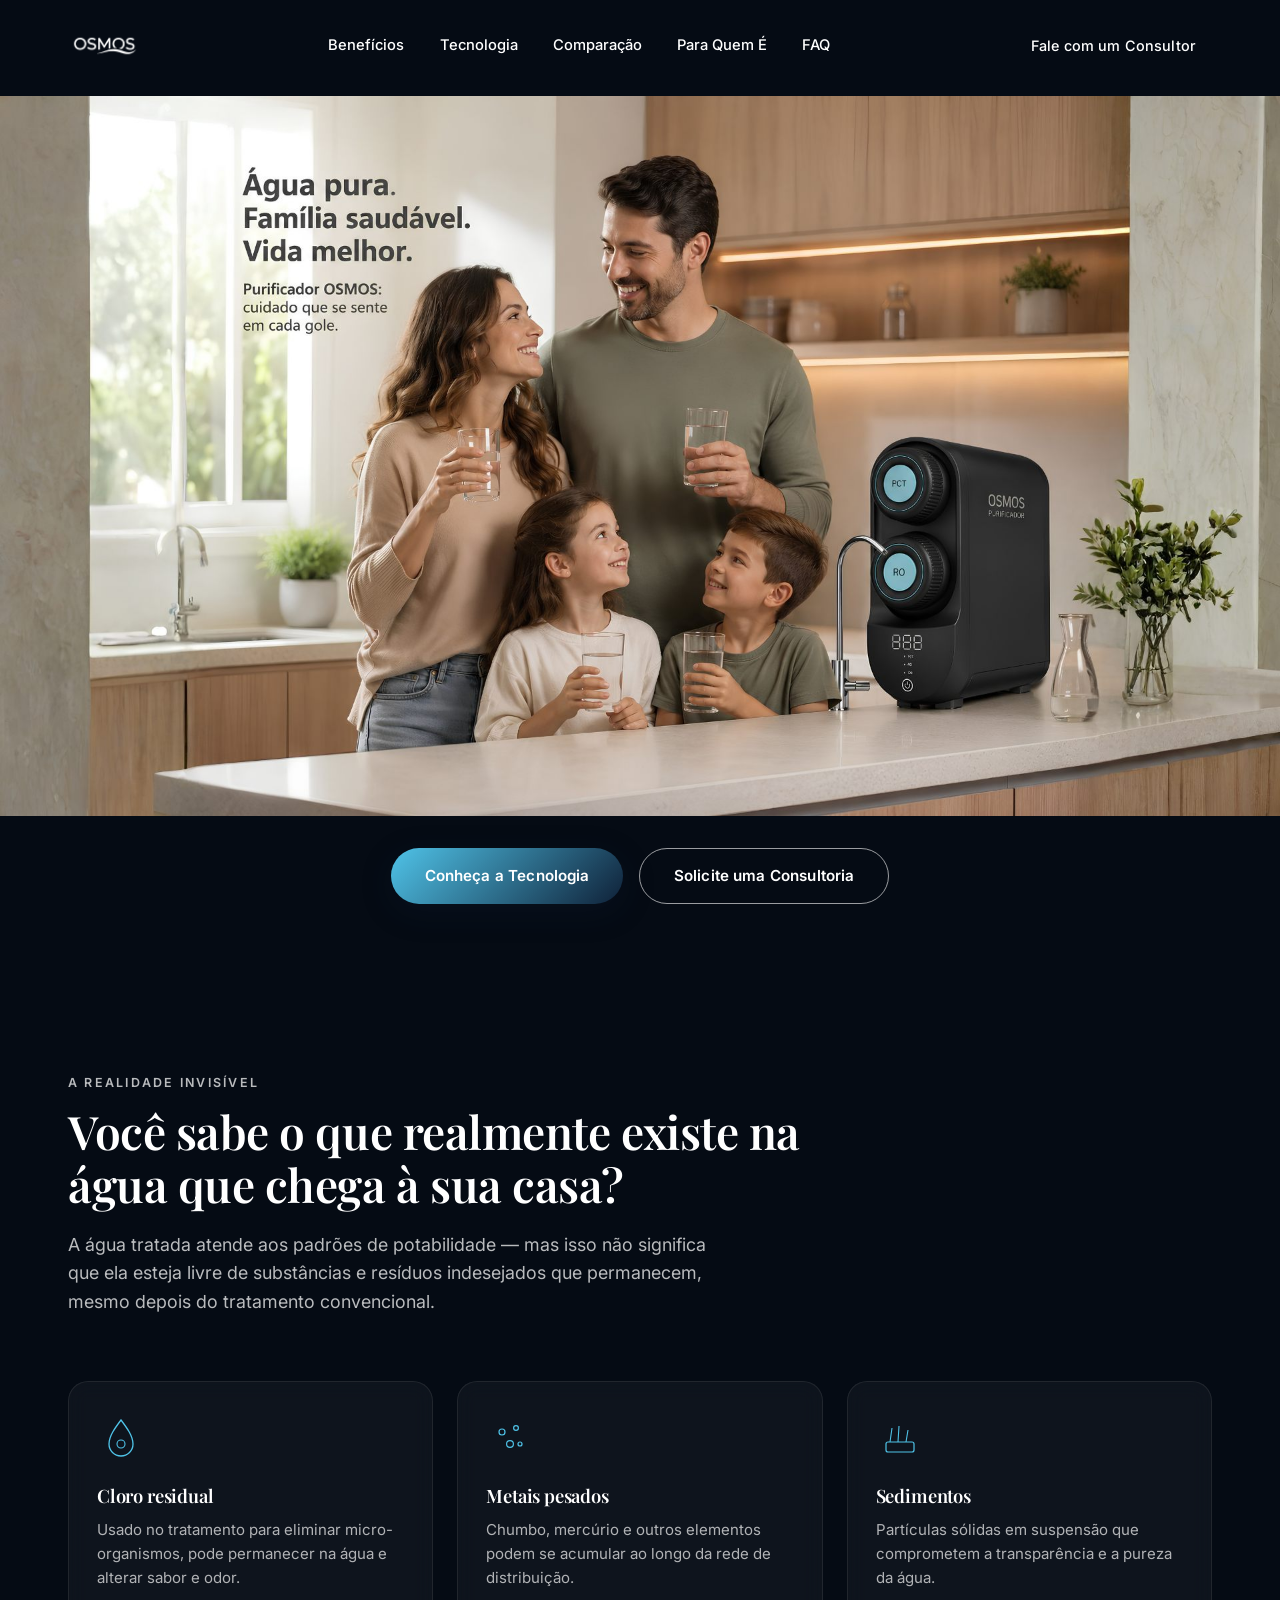
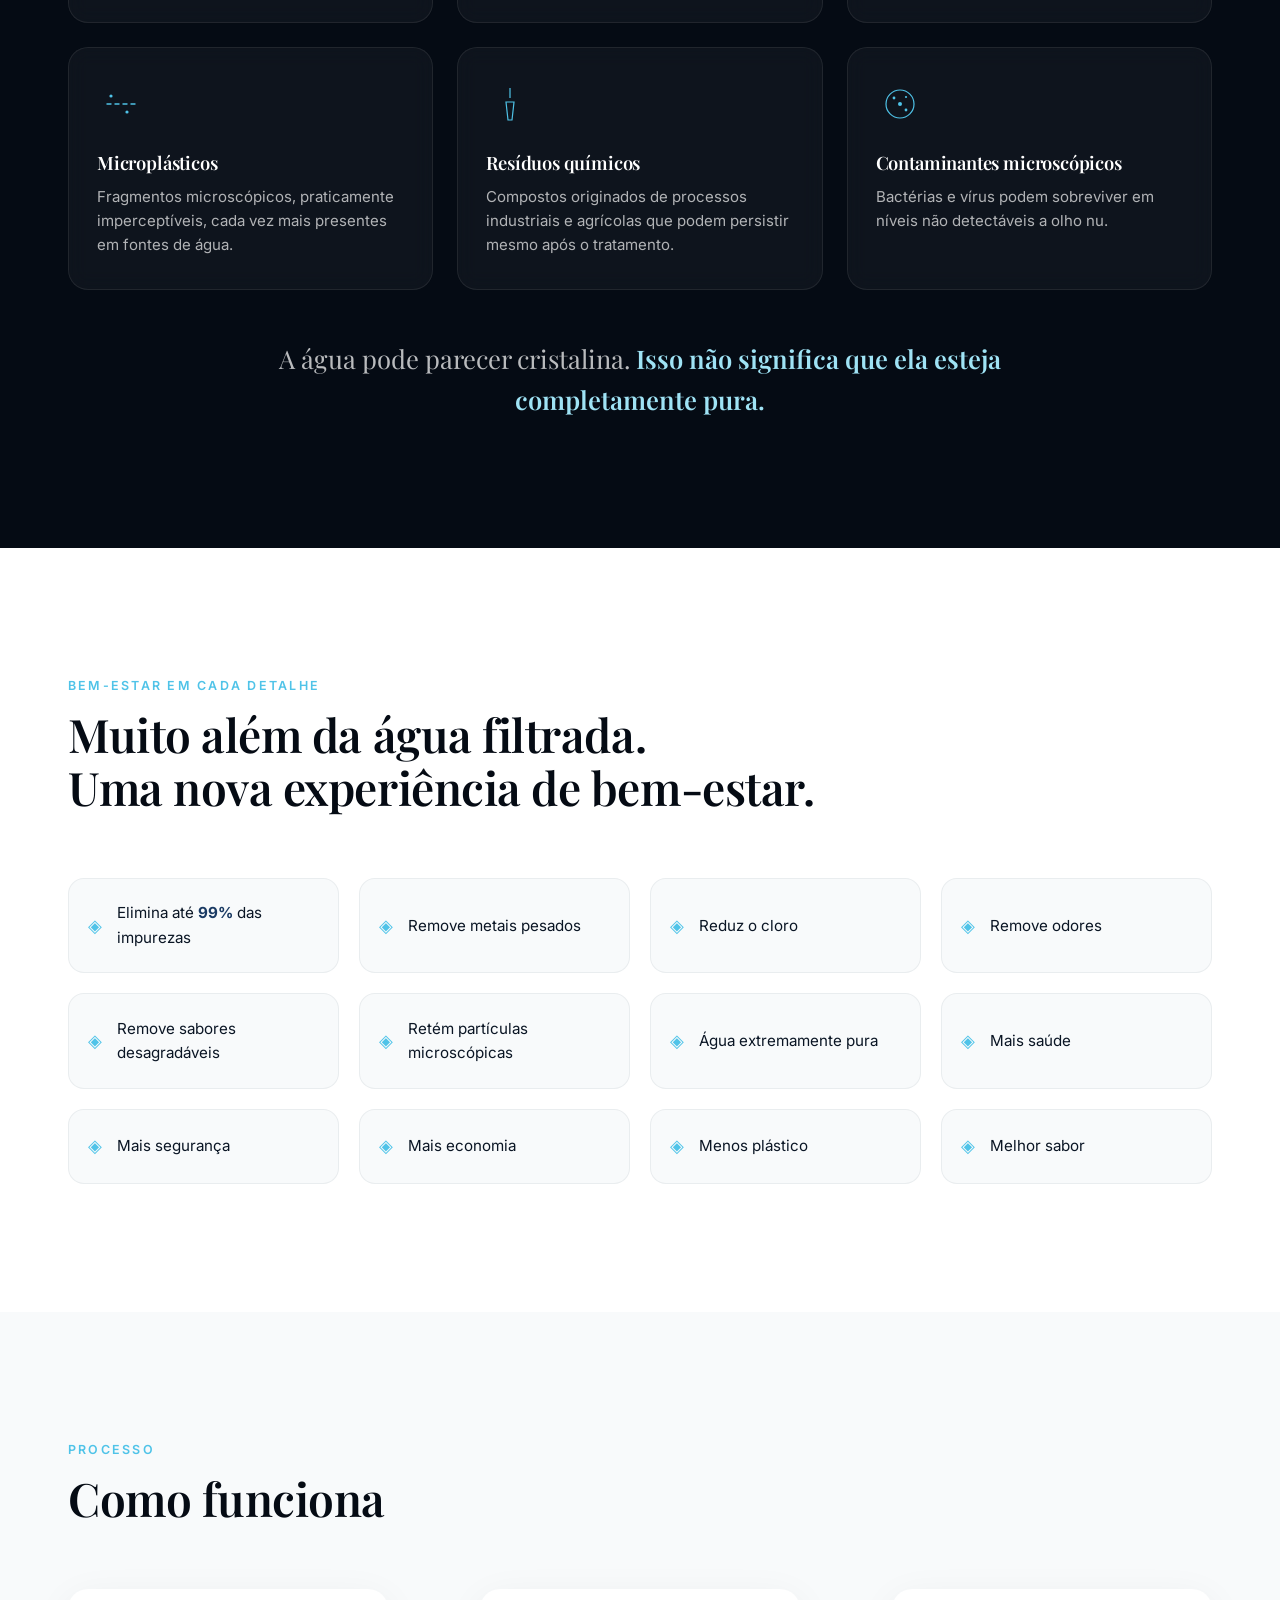
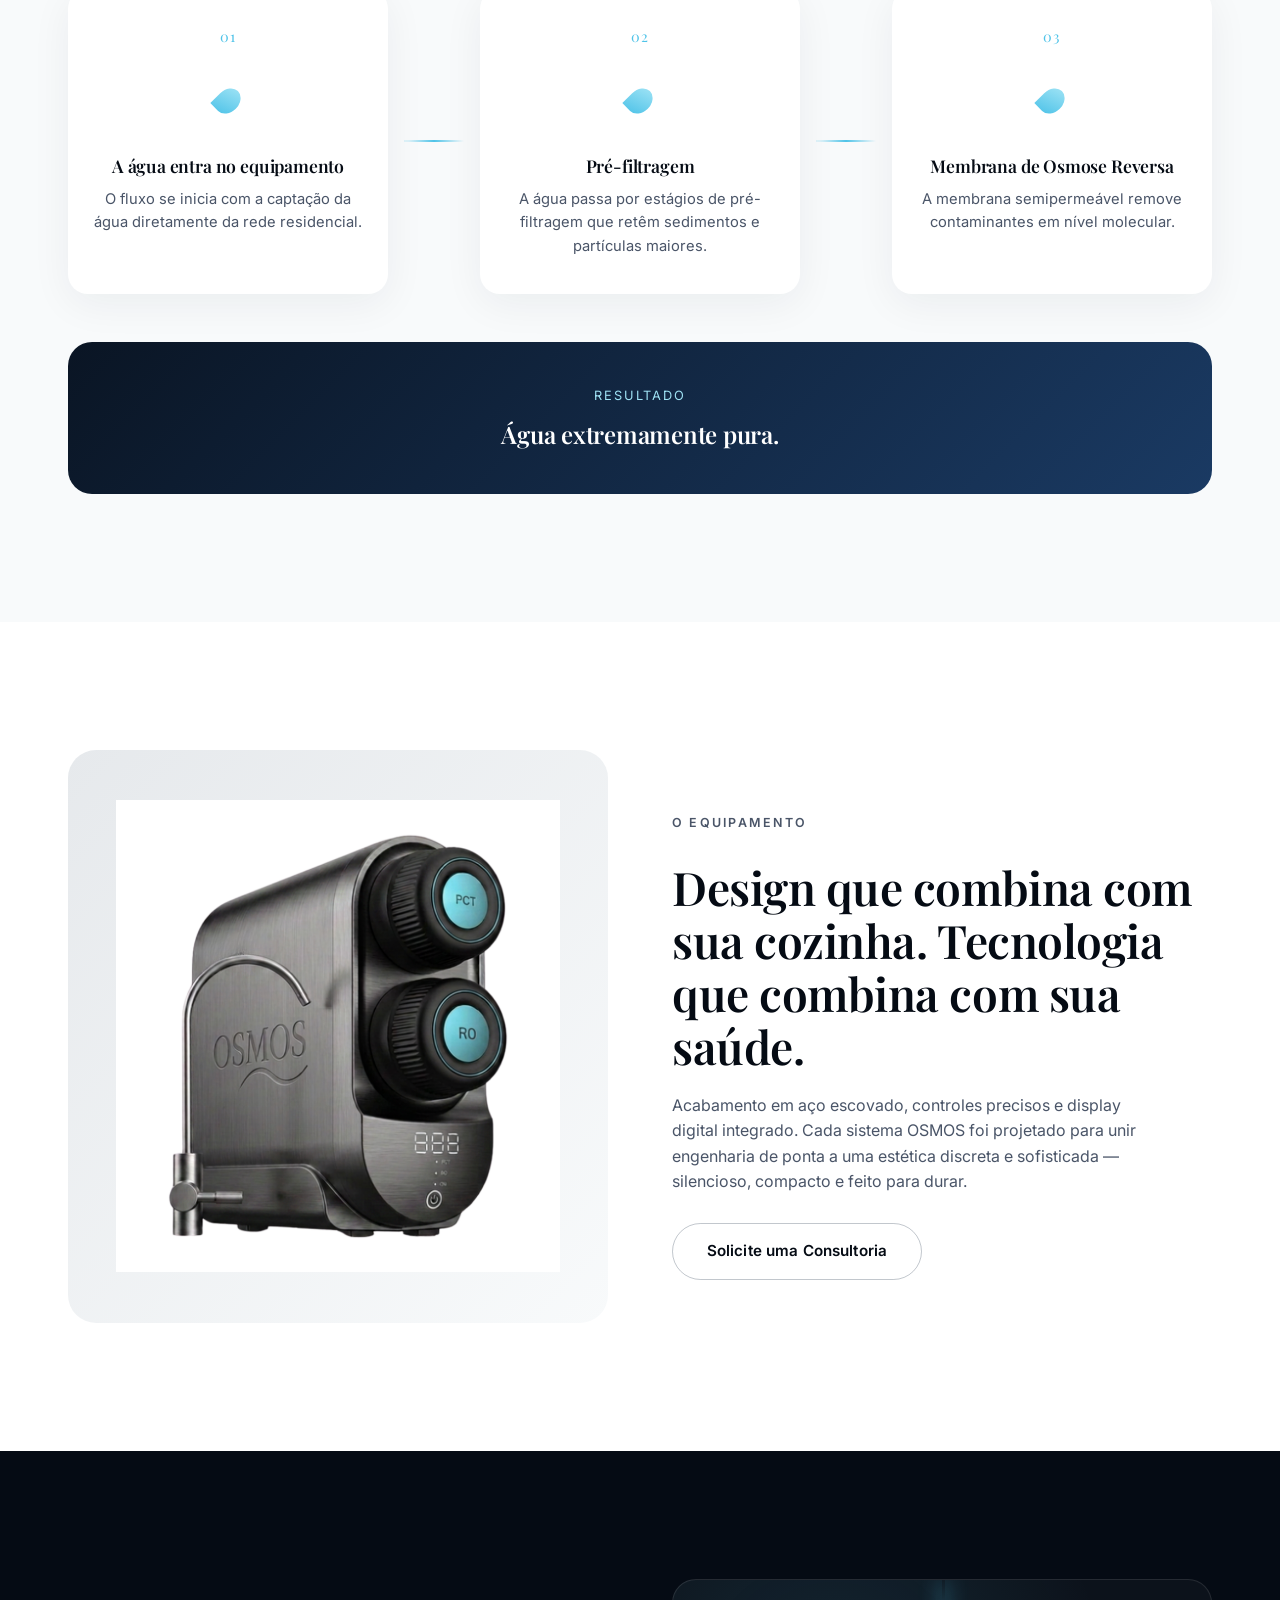
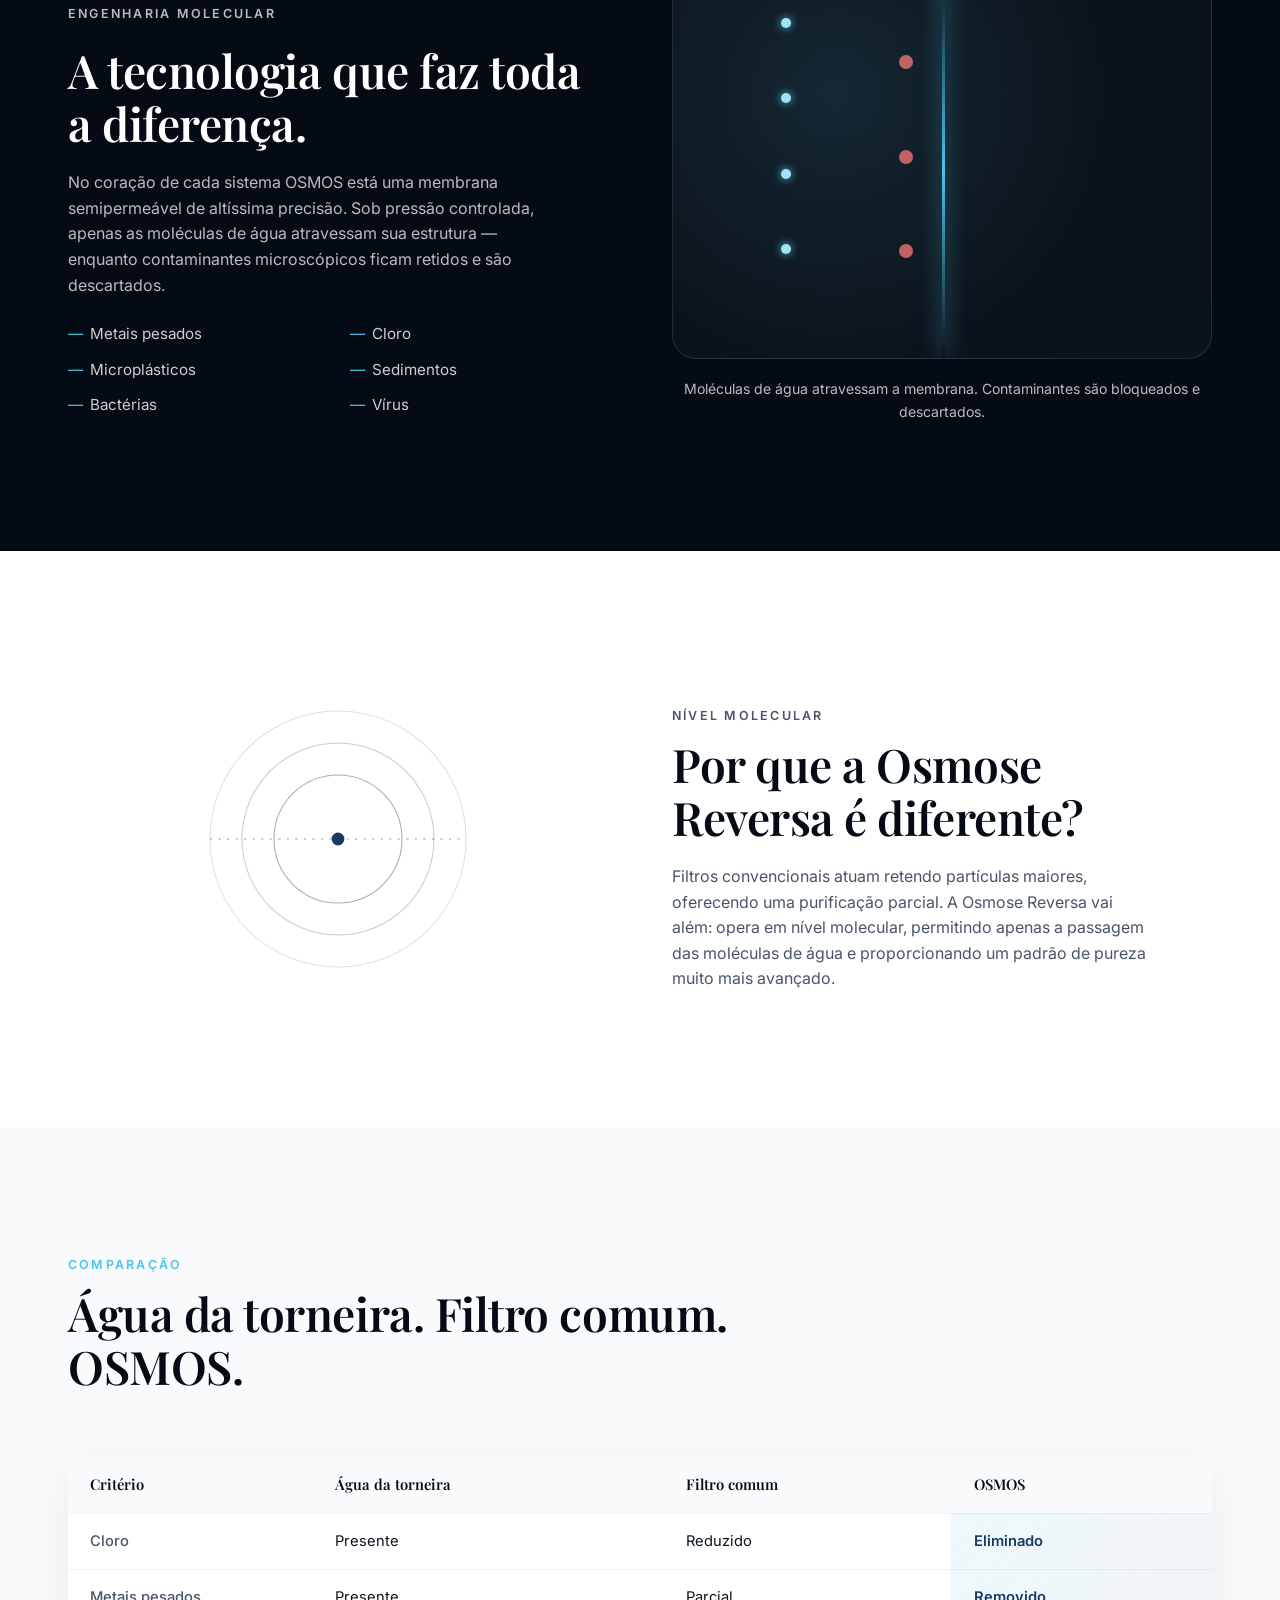
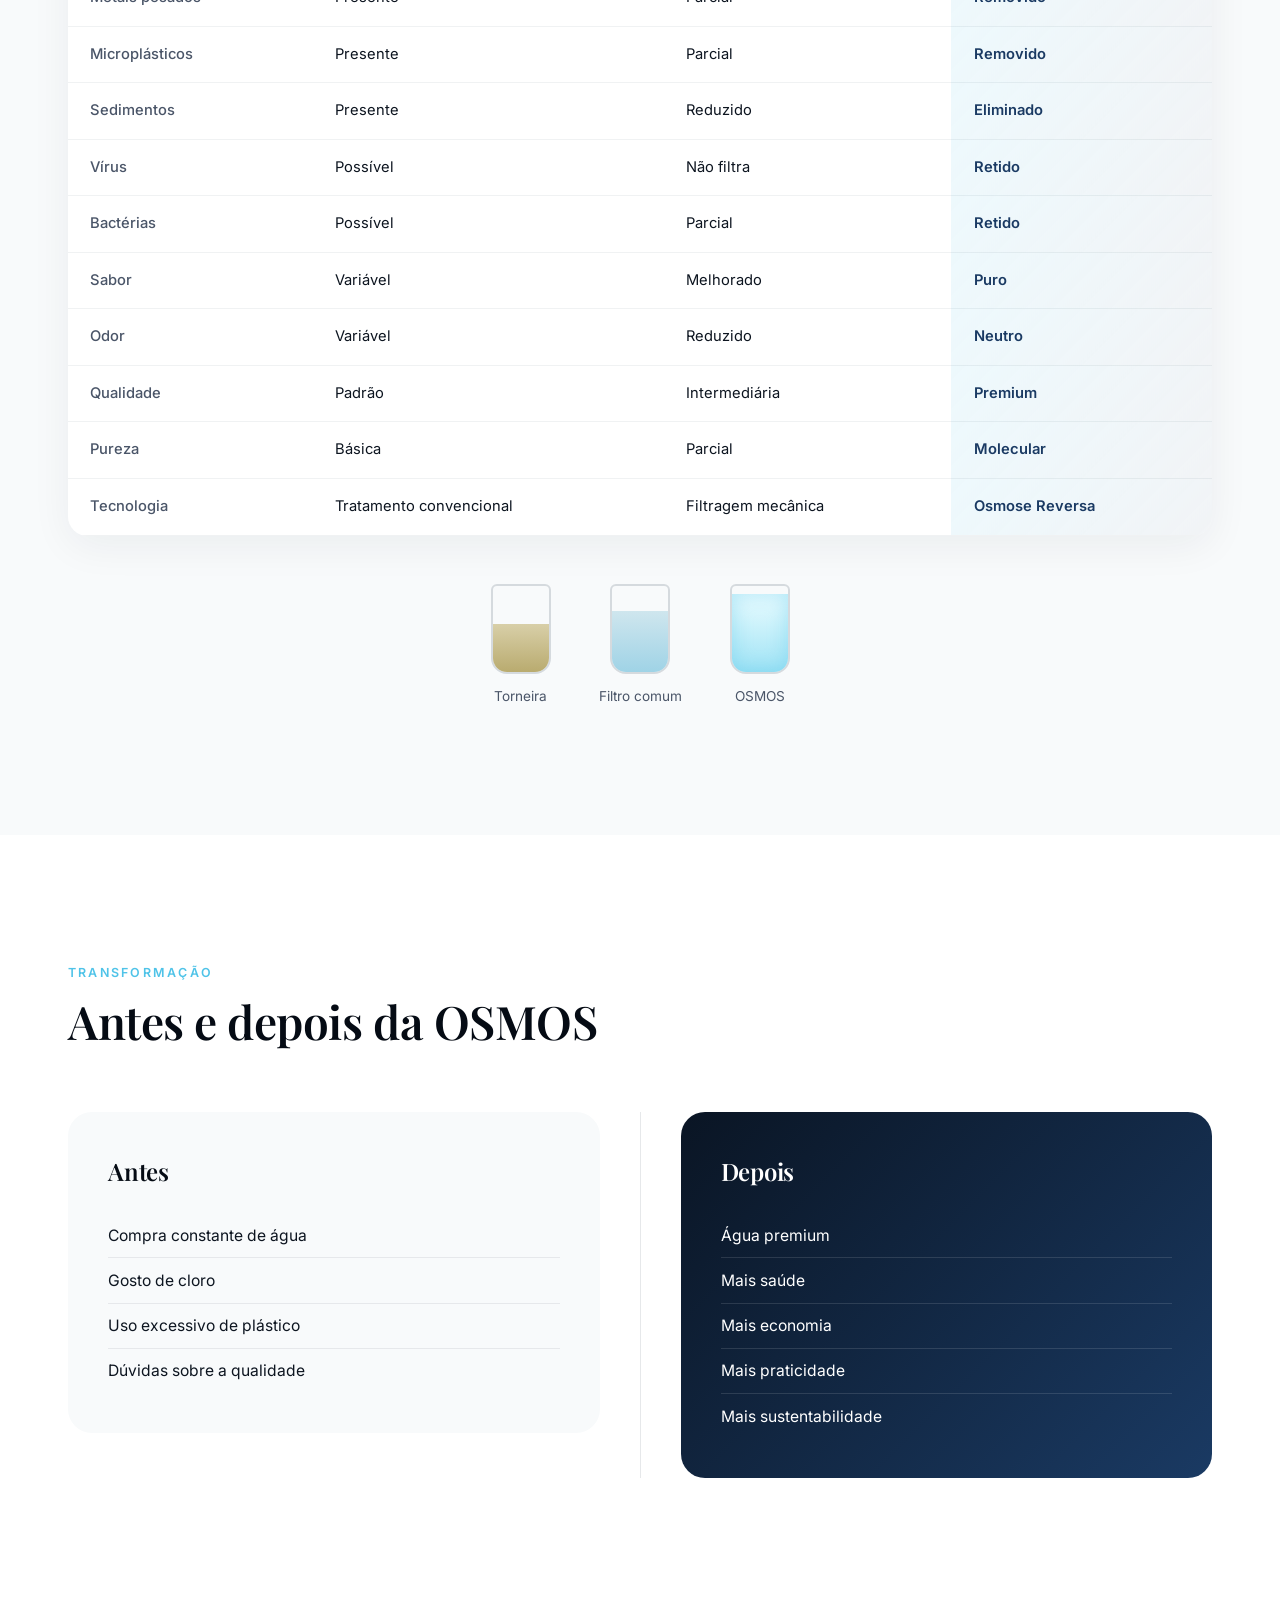
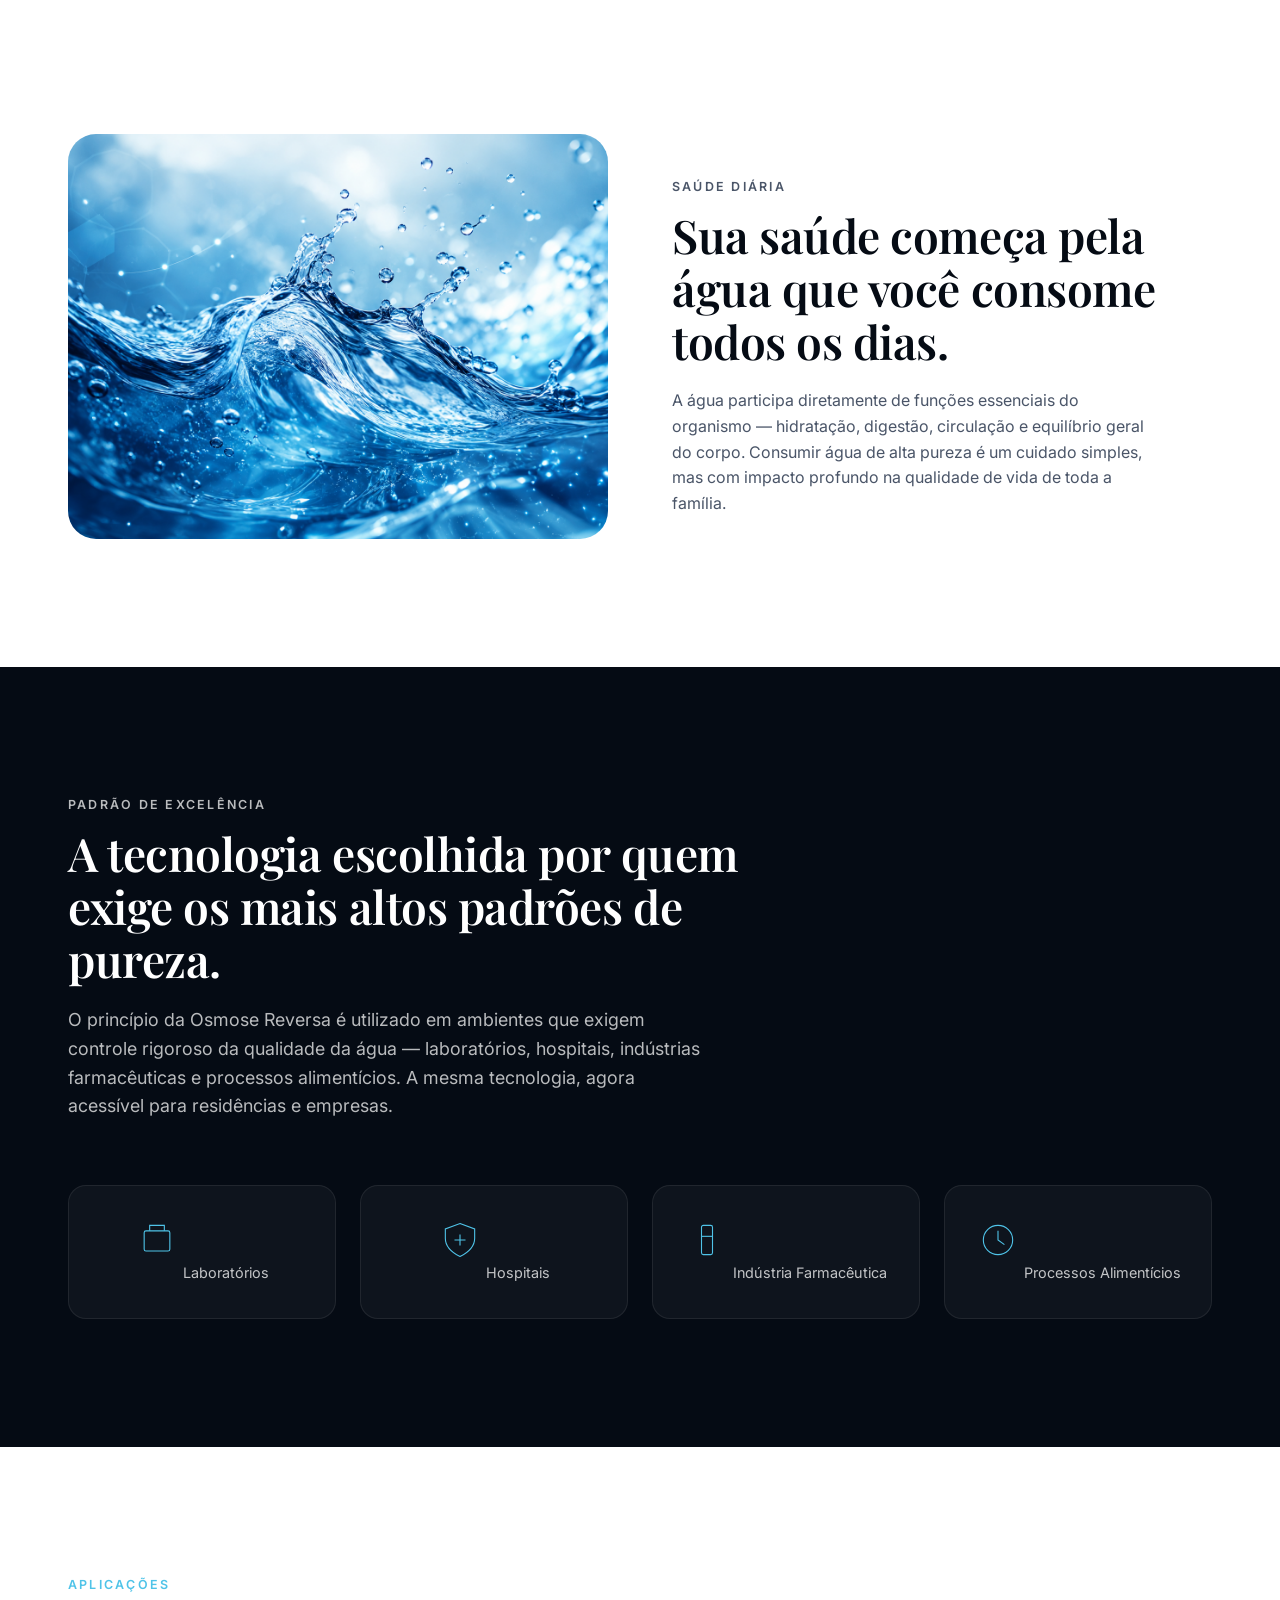
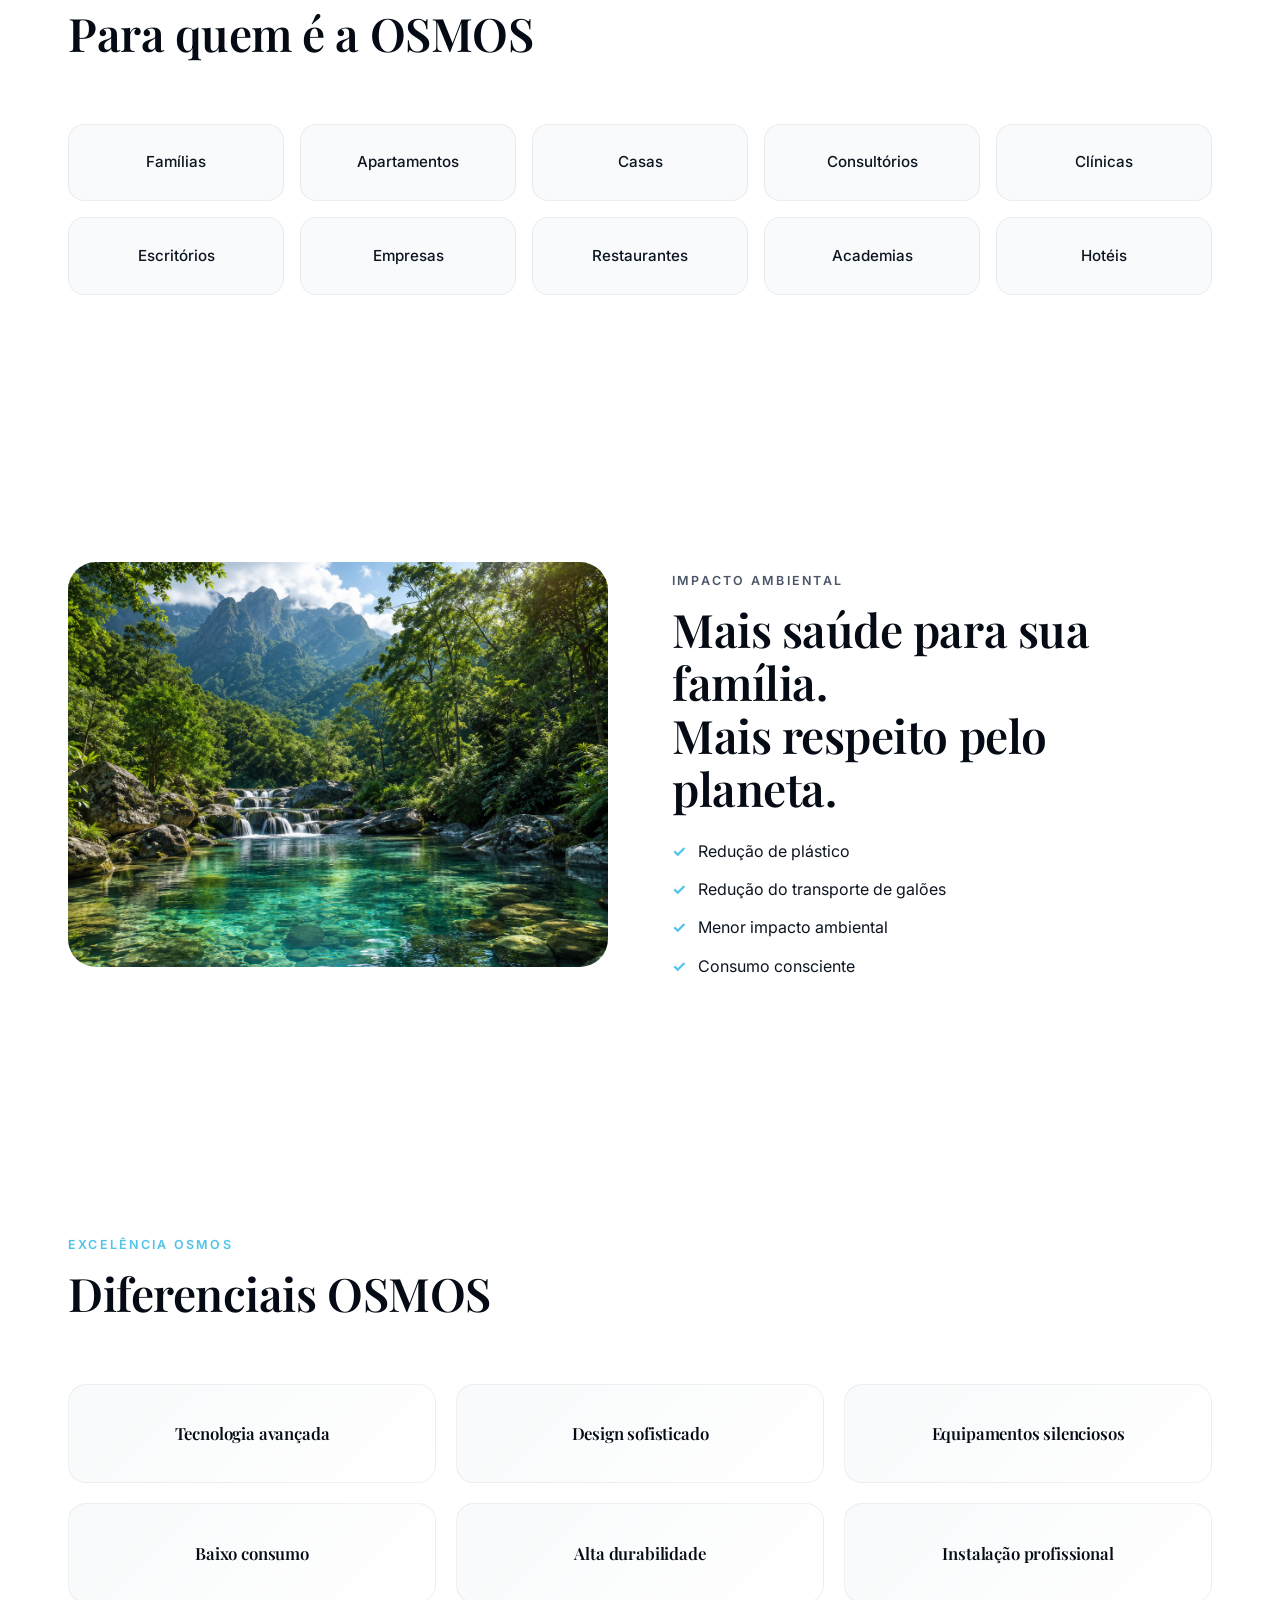
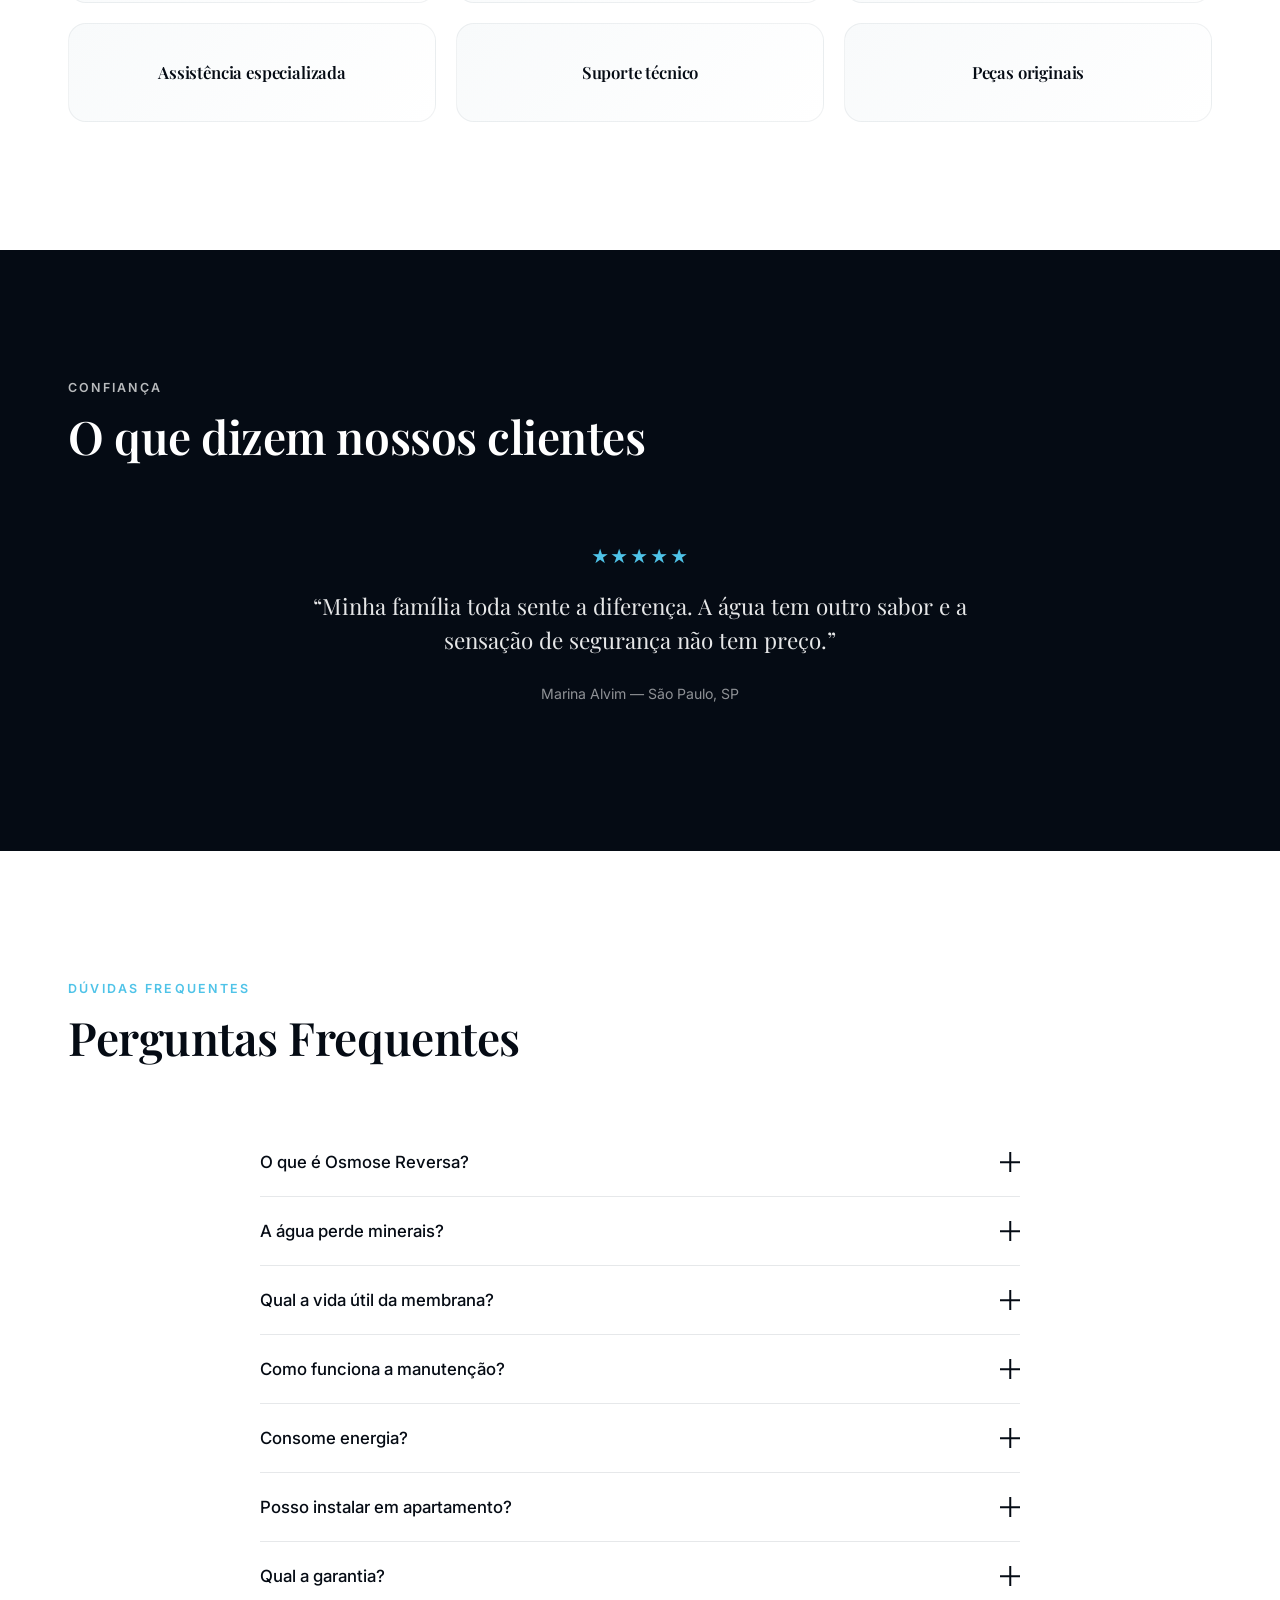
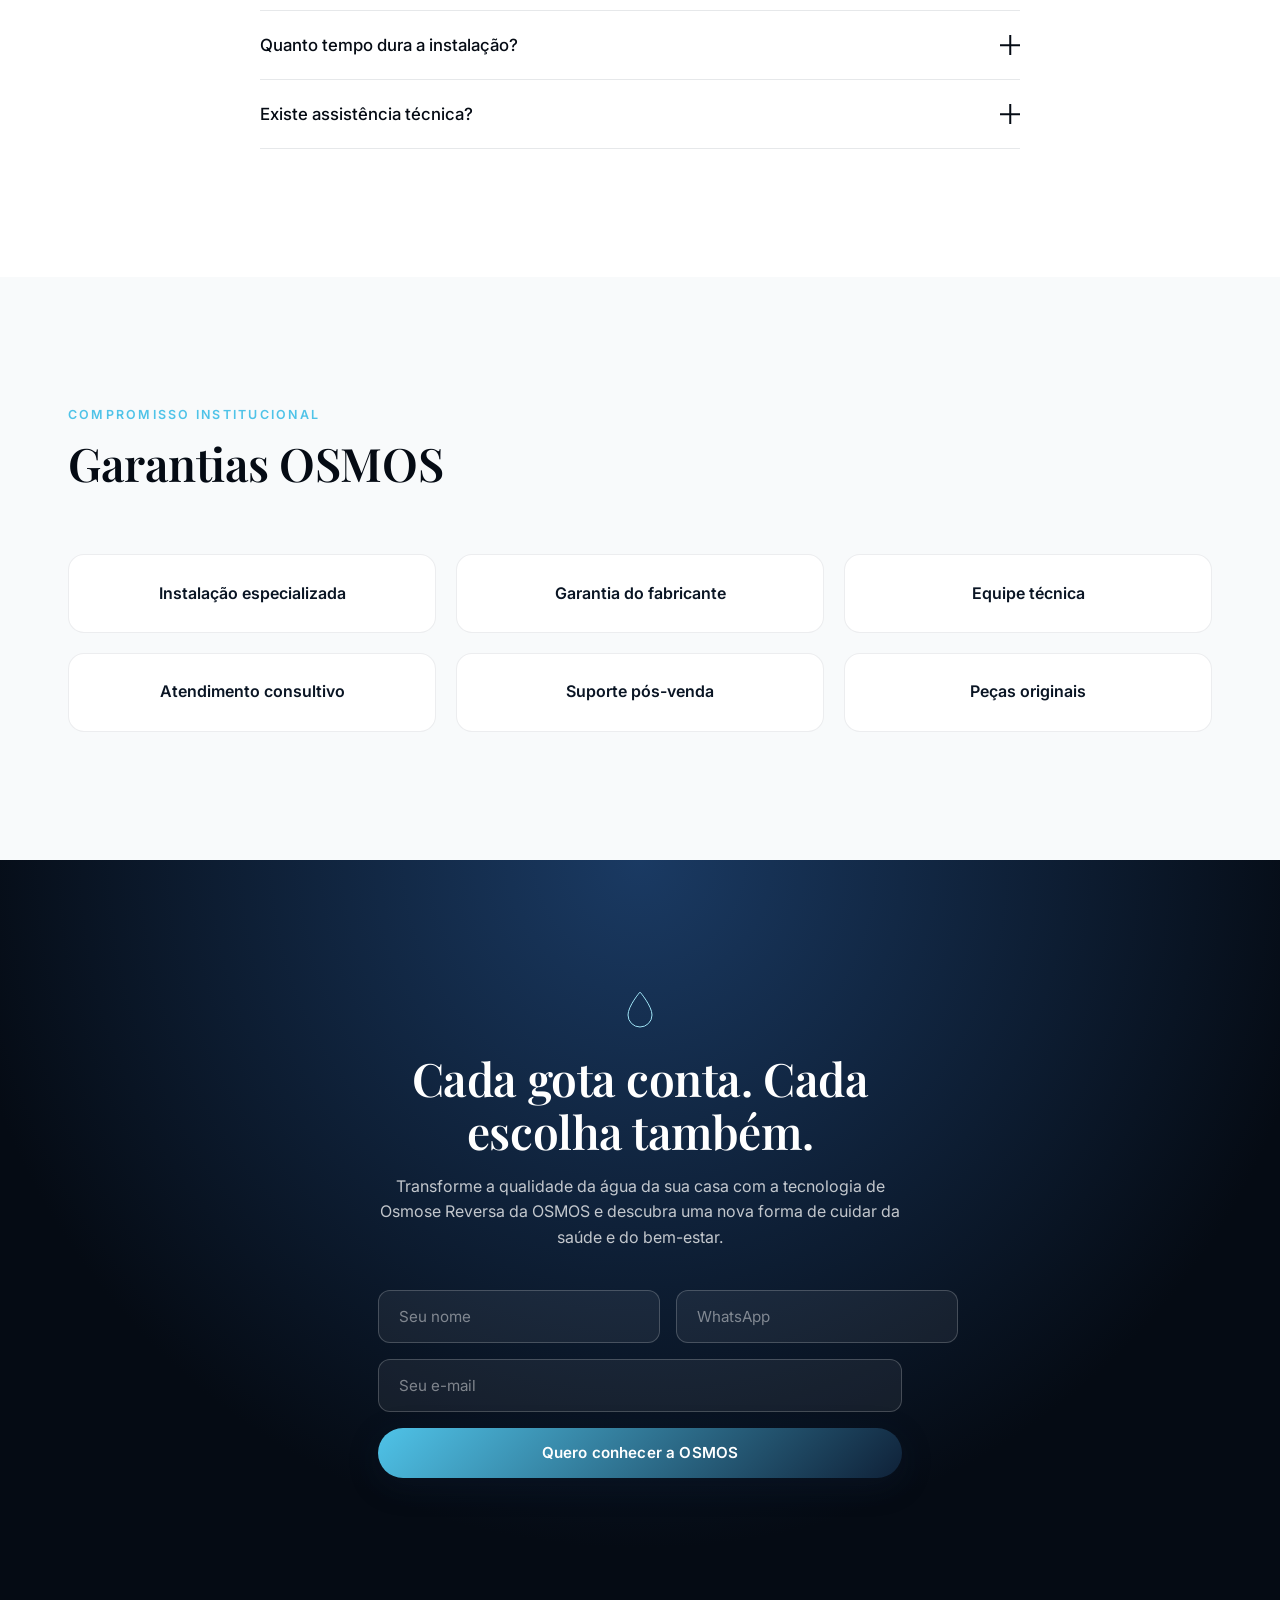
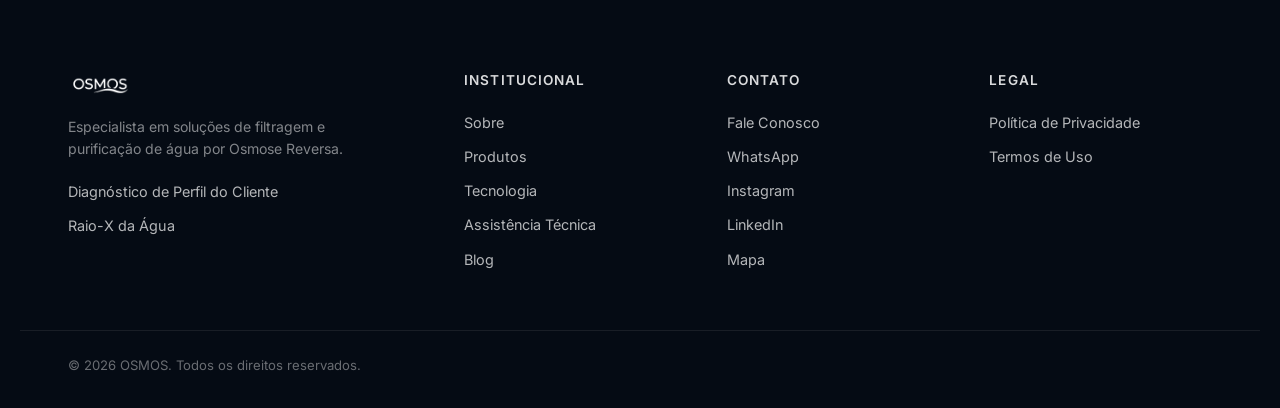
==== index.html @ 4c5e6868 "@ feat: site OSMOS (Osmose Reversa) — landing, quiz de diagnostico, raio-x da agua e admin Repositor" ====
<!DOCTYPE html>
<html lang="pt-BR">
<head>
<meta charset="UTF-8">
<meta name="viewport" content="width=device-width, initial-scale=1.0">
<title>OSMOS | Osmose Reversa Premium para Água Pura</title>
<meta name="description" content="Tecnologia de Osmose Reversa premium. Purificação avançada que elimina até 99% das impurezas da água. Solicite uma consultoria OSMOS.">
<meta name="keywords" content="Osmose Reversa, Purificação de Água, Água Premium, Purificador de Água, Filtragem Avançada, Água Cristalina, Água Segura">
<meta name="author" content="OSMOS">
<link rel="canonical" href="https://www.osmos.com.br/">

<!-- Open Graph -->
<meta property="og:type" content="website">
<meta property="og:site_name" content="OSMOS">
<meta property="og:title" content="OSMOS | Osmose Reversa Premium para Água Pura">
<meta property="og:description" content="Descubra como a tecnologia de Osmose Reversa transforma a água da sua casa em saúde, bem-estar e segurança.">
<meta property="og:image" content="assets/img/osmos-produto-logo.png">
<meta property="og:url" content="https://www.osmos.com.br/">
<meta property="og:locale" content="pt_BR">

<meta name="twitter:card" content="summary_large_image">
<meta name="twitter:title" content="OSMOS | Osmose Reversa Premium para Água Pura">
<meta name="twitter:description" content="Água pura. Saúde verdadeira. Segurança em cada gota.">
<meta name="twitter:image" content="assets/img/osmos-produto-logo.png">

<link rel="icon" href="assets/img/osmos-logo.png">
<link rel="preconnect" href="https://fonts.googleapis.com">
<link rel="preconnect" href="https://fonts.gstatic.com" crossorigin>
<link href="https://fonts.googleapis.com/css2?family=Playfair+Display:wght@400;500;600;700&family=Inter:wght@300;400;500;600;700&display=swap" rel="stylesheet">
<link rel="stylesheet" href="css/styles.css">
<link rel="preload" as="image" href="assets/img/hero-familia-mobile.jpg" type="image/jpeg" media="(max-width: 768px)" fetchpriority="high">
<link rel="preload" as="image" href="assets/img/hero-familia.jpg" type="image/jpeg" media="(min-width: 769px)" fetchpriority="high">

<script type="application/ld+json">
{
  "@context": "https://schema.org",
  "@type": "Organization",
  "name": "OSMOS",
  "url": "https://www.osmos.com.br/",
  "logo": "assets/img/osmos-produto-logo.png",
  "description": "Especialista em soluções de filtragem e purificação de água por Osmose Reversa.",
  "sameAs": [
    "https://www.instagram.com/osmos",
    "https://www.linkedin.com/company/osmos"
  ]
}
</script>
<script type="application/ld+json">
{
  "@context": "https://schema.org",
  "@type": "Product",
  "name": "Sistema de Purificação OSMOS",
  "brand": { "@type": "Brand", "name": "OSMOS" },
  "description": "Sistema premium de Osmose Reversa que elimina até 99% das impurezas da água, incluindo cloro, metais pesados, sedimentos e microplásticos.",
  "image": "assets/img/osmos-produto-logo.png",
  "category": "Purificador de Água"
}
</script>
</head>
<body>

<a href="#main" class="skip-link">Pular para o conteúdo</a>

<!-- HEADER -->
<header class="site-header" id="site-header">
  <div class="container header-inner">
    <a href="#main" class="logo" aria-label="OSMOS - Página inicial">
      <img src="assets/img/osmos-logo.png" alt="OSMOS" class="logo-img" width="624" height="280">
    </a>

    <nav class="main-nav" aria-label="Navegação principal">
      <ul>
        <li><a href="#beneficios">Benefícios</a></li>
        <li><a href="#tecnologia">Tecnologia</a></li>
        <li><a href="#comparacao">Comparação</a></li>
        <li><a href="#para-quem">Para Quem É</a></li>
        <li><a href="#faq">FAQ</a></li>
      </ul>
    </nav>

    <div class="header-actions">
      <a href="#contato" class="btn btn-ghost">Fale com um Consultor</a>
      <button class="nav-toggle" id="navToggle" aria-label="Abrir menu" aria-expanded="false" aria-controls="mobileMenu">
        <span></span><span></span><span></span>
      </button>
    </div>
  </div>

  <div class="mobile-menu" id="mobileMenu">
    <ul>
      <li><a href="#beneficios">Benefícios</a></li>
      <li><a href="#tecnologia">Tecnologia</a></li>
      <li><a href="#comparacao">Comparação</a></li>
      <li><a href="#para-quem">Para Quem É</a></li>
      <li><a href="#faq">FAQ</a></li>
      <li><a href="#contato" class="btn btn-primary">Solicitar Consultoria</a></li>
    </ul>
  </div>
</header>

<main id="main">

  <!-- HERO -->
  <section class="hero" id="hero">
    <div class="hero-media" aria-hidden="true">
      <picture>
        <source media="(max-width: 768px)" srcset="assets/img/hero-familia-mobile.jpg" type="image/jpeg">
        <img
          id="heroPhoto"
          class="hero-photo"
          src="assets/img/hero-familia.jpg"
          alt="Família sorrindo na cozinha, servindo água filtrada ao lado do purificador OSMOS. Texto na imagem: Água pura. Família saudável. Vida melhor. Purificador OSMOS: cuidado que se sente em cada gole."
          width="1920" height="1080"
          fetchpriority="high"
          decoding="async">
      </picture>
    </div>

    <div class="container hero-content">
      <!-- Título/subtítulo já fazem parte da composição da foto; mantidos aqui
           apenas para leitores de tela e hierarquia de heading (sr-only). -->
      <p class="eyebrow sr-only">Osmose Reversa Residencial</p>
      <h1 class="sr-only">Água pura. Família saudável. Vida melhor.</h1>
      <p class="hero-subtitle sr-only">O purificador OSMOS elimina até 99% das impurezas da água da torneira — para sua família sentir a diferença em cada copo.</p>
      <div class="hero-actions fade-up">
        <a href="#tecnologia" class="btn btn-primary">Conheça a Tecnologia</a>
        <a href="#contato" class="btn btn-outline">Solicite uma Consultoria</a>
      </div>
    </div>
  </section>

  <!-- O PROBLEMA -->
  <section class="section section-dark" id="problema">
    <div class="container">
      <div class="section-head">
        <p class="eyebrow">A realidade invisível</p>
        <h2>Você sabe o que realmente existe na água que chega à sua casa?</h2>
        <p class="section-lead">A água tratada atende aos padrões de potabilidade — mas isso não significa que ela esteja livre de substâncias e resíduos indesejados que permanecem, mesmo depois do tratamento convencional.</p>
      </div>

      <div class="problem-grid">
        <article class="problem-card">
          <div class="problem-icon" aria-hidden="true">
            <svg viewBox="0 0 48 48" fill="none"><path d="M24 6c6 8 12 16 12 24a12 12 0 01-24 0c0-8 6-16 12-24z" stroke="currentColor" stroke-width="1.3"/><circle cx="24" cy="30" r="4" stroke="currentColor" stroke-width="1.1"/></svg>
          </div>
          <h3>Cloro residual</h3>
          <p>Usado no tratamento para eliminar micro-organismos, pode permanecer na água e alterar sabor e odor.</p>
        </article>

        <article class="problem-card">
          <div class="problem-icon" aria-hidden="true">
            <svg viewBox="0 0 48 48" fill="none"><circle cx="16" cy="18" r="3" stroke="currentColor" stroke-width="1.2"/><circle cx="30" cy="14" r="2.4" stroke="currentColor" stroke-width="1.2"/><circle cx="24" cy="30" r="3.4" stroke="currentColor" stroke-width="1.2"/><circle cx="34" cy="30" r="2" stroke="currentColor" stroke-width="1.2"/></svg>
          </div>
          <h3>Metais pesados</h3>
          <p>Chumbo, mercúrio e outros elementos podem se acumular ao longo da rede de distribuição.</p>
        </article>

        <article class="problem-card">
          <div class="problem-icon" aria-hidden="true">
            <svg viewBox="0 0 48 48" fill="none"><rect x="10" y="28" width="28" height="10" rx="2" stroke="currentColor" stroke-width="1.2"/><path d="M14 28l2-14M22 28l1-16M30 28l2-12" stroke="currentColor" stroke-width="1.1"/></svg>
          </div>
          <h3>Sedimentos</h3>
          <p>Partículas sólidas em suspensão que comprometem a transparência e a pureza da água.</p>
        </article>

        <article class="problem-card">
          <div class="problem-icon" aria-hidden="true">
            <svg viewBox="0 0 48 48" fill="none"><path d="M10 24h4M18 24h4M26 24h4M34 24h4" stroke="currentColor" stroke-width="1.4" stroke-linecap="round"/><circle cx="14" cy="16" r="1.6" fill="currentColor"/><circle cx="30" cy="32" r="1.6" fill="currentColor"/></svg>
          </div>
          <h3>Microplásticos</h3>
          <p>Fragmentos microscópicos, praticamente imperceptíveis, cada vez mais presentes em fontes de água.</p>
        </article>

        <article class="problem-card">
          <div class="problem-icon" aria-hidden="true">
            <svg viewBox="0 0 48 48" fill="none"><path d="M24 8v10M20 22h8l-2 18h-4l-2-18z" stroke="currentColor" stroke-width="1.2"/></svg>
          </div>
          <h3>Resíduos químicos</h3>
          <p>Compostos originados de processos industriais e agrícolas que podem persistir mesmo após o tratamento.</p>
        </article>

        <article class="problem-card">
          <div class="problem-icon" aria-hidden="true">
            <svg viewBox="0 0 48 48" fill="none"><circle cx="24" cy="24" r="14" stroke="currentColor" stroke-width="1.2"/><circle cx="24" cy="24" r="2" fill="currentColor"/><circle cx="18" cy="18" r="1.4" fill="currentColor"/><circle cx="30" cy="30" r="1.4" fill="currentColor"/><circle cx="30" cy="17" r="1.1" fill="currentColor"/></svg>
          </div>
          <h3>Contaminantes microscópicos</h3>
          <p>Bactérias e vírus podem sobreviver em níveis não detectáveis a olho nu.</p>
        </article>
      </div>

      <p class="problem-highlight">A água pode parecer cristalina. <span>Isso não significa que ela esteja completamente pura.</span></p>
    </div>
  </section>

  <!-- BENEFÍCIOS -->
  <section class="section" id="beneficios">
    <div class="container">
      <div class="section-head">
        <p class="eyebrow">Bem-estar em cada detalhe</p>
        <h2>Muito além da água filtrada.<br>Uma nova experiência de bem-estar.</h2>
      </div>

      <div class="benefits-grid">
        <div class="benefit-item"><span class="benefit-icon">◈</span><p>Elimina até <strong>99%</strong> das impurezas</p></div>
        <div class="benefit-item"><span class="benefit-icon">◈</span><p>Remove metais pesados</p></div>
        <div class="benefit-item"><span class="benefit-icon">◈</span><p>Reduz o cloro</p></div>
        <div class="benefit-item"><span class="benefit-icon">◈</span><p>Remove odores</p></div>
        <div class="benefit-item"><span class="benefit-icon">◈</span><p>Remove sabores desagradáveis</p></div>
        <div class="benefit-item"><span class="benefit-icon">◈</span><p>Retém partículas microscópicas</p></div>
        <div class="benefit-item"><span class="benefit-icon">◈</span><p>Água extremamente pura</p></div>
        <div class="benefit-item"><span class="benefit-icon">◈</span><p>Mais saúde</p></div>
        <div class="benefit-item"><span class="benefit-icon">◈</span><p>Mais segurança</p></div>
        <div class="benefit-item"><span class="benefit-icon">◈</span><p>Mais economia</p></div>
        <div class="benefit-item"><span class="benefit-icon">◈</span><p>Menos plástico</p></div>
        <div class="benefit-item"><span class="benefit-icon">◈</span><p>Melhor sabor</p></div>
      </div>
    </div>
  </section>

  <!-- COMO FUNCIONA -->
  <section class="section section-tint" id="como-funciona">
    <div class="container">
      <div class="section-head">
        <p class="eyebrow">Processo</p>
        <h2>Como funciona</h2>
      </div>

      <div class="steps-flow">
        <div class="step-card">
          <span class="step-number">01</span>
          <div class="step-visual" aria-hidden="true"><span class="flow-drop"></span></div>
          <h3>A água entra no equipamento</h3>
          <p>O fluxo se inicia com a captação da água diretamente da rede residencial.</p>
        </div>

        <div class="step-connector" aria-hidden="true"><span class="flow-line"></span></div>

        <div class="step-card">
          <span class="step-number">02</span>
          <div class="step-visual" aria-hidden="true"><span class="flow-drop"></span></div>
          <h3>Pré-filtragem</h3>
          <p>A água passa por estágios de pré-filtragem que retêm sedimentos e partículas maiores.</p>
        </div>

        <div class="step-connector" aria-hidden="true"><span class="flow-line"></span></div>

        <div class="step-card">
          <span class="step-number">03</span>
          <div class="step-visual" aria-hidden="true"><span class="flow-drop"></span></div>
          <h3>Membrana de Osmose Reversa</h3>
          <p>A membrana semipermeável remove contaminantes em nível molecular.</p>
        </div>
      </div>

      <div class="result-banner">
        <span>Resultado</span>
        <h3>Água extremamente pura.</h3>
      </div>
    </div>
  </section>

  <!-- PRODUTO -->
  <section class="section" id="produto">
    <div class="container product-layout">
      <div class="product-image">
        <img src="assets/img/osmos-produto-equipamento.png" alt="Sistema de purificação OSMOS por Osmose Reversa" loading="lazy" class="product-crop" width="810" height="860">
      </div>
      <div class="product-text">
        <p class="eyebrow">O equipamento</p>
        <h2>Design que combina com sua cozinha. Tecnologia que combina com sua saúde.</h2>
        <p>Acabamento em aço escovado, controles precisos e display digital integrado. Cada sistema OSMOS foi projetado para unir engenharia de ponta a uma estética discreta e sofisticada — silencioso, compacto e feito para durar.</p>
        <a href="#contato" class="btn btn-outline btn-outline-dark">Solicite uma Consultoria</a>
      </div>
    </div>
  </section>

  <!-- CORAÇÃO DA TECNOLOGIA -->
  <section class="section section-dark" id="tecnologia">
    <div class="container tech-layout">
      <div class="tech-text">
        <p class="eyebrow">Engenharia molecular</p>
        <h2>A tecnologia que faz toda a diferença.</h2>
        <p>No coração de cada sistema OSMOS está uma membrana semipermeável de altíssima precisão. Sob pressão controlada, apenas as moléculas de água atravessam sua estrutura — enquanto contaminantes microscópicos ficam retidos e são descartados.</p>
        <ul class="tech-list">
          <li>Metais pesados</li>
          <li>Cloro</li>
          <li>Microplásticos</li>
          <li>Sedimentos</li>
          <li>Bactérias</li>
          <li>Vírus</li>
        </ul>
      </div>

      <div class="membrane-visual" aria-hidden="true">
        <div class="membrane-frame">
          <div class="membrane-line"></div>
          <span class="molecule molecule-clean" style="--d:0"></span>
          <span class="molecule molecule-clean" style="--d:1"></span>
          <span class="molecule molecule-clean" style="--d:2"></span>
          <span class="molecule molecule-clean" style="--d:3"></span>
          <span class="molecule molecule-blocked" style="--d:0"></span>
          <span class="molecule molecule-blocked" style="--d:1"></span>
          <span class="molecule molecule-blocked" style="--d:2"></span>
        </div>
        <p class="membrane-caption">Moléculas de água atravessam a membrana. Contaminantes são bloqueados e descartados.</p>
      </div>
    </div>
  </section>

  <!-- POR QUE A OSMOSE REVERSA É DIFERENTE -->
  <section class="section" id="diferenca">
    <div class="container split-layout">
      <div class="split-visual" aria-hidden="true">
        <svg viewBox="0 0 300 300" fill="none" class="tech-illustration">
          <circle cx="150" cy="150" r="120" stroke="currentColor" stroke-opacity="0.15" stroke-width="1"/>
          <circle cx="150" cy="150" r="90" stroke="currentColor" stroke-opacity="0.25" stroke-width="1"/>
          <circle cx="150" cy="150" r="60" stroke="currentColor" stroke-opacity="0.4" stroke-width="1"/>
          <line x1="30" y1="150" x2="270" y2="150" stroke="currentColor" stroke-opacity="0.5" stroke-width="1" stroke-dasharray="2 6"/>
          <circle cx="150" cy="150" r="6" fill="currentColor"/>
        </svg>
      </div>
      <div class="split-text">
        <p class="eyebrow">Nível molecular</p>
        <h2>Por que a Osmose Reversa é diferente?</h2>
        <p>Filtros convencionais atuam retendo partículas maiores, oferecendo uma purificação parcial. A Osmose Reversa vai além: opera em nível molecular, permitindo apenas a passagem das moléculas de água e proporcionando um padrão de pureza muito mais avançado.</p>
      </div>
    </div>
  </section>

  <!-- COMPARAÇÃO VISUAL -->
  <section class="section section-tint" id="comparacao">
    <div class="container">
      <div class="section-head">
        <p class="eyebrow">Comparação</p>
        <h2>Água da torneira. Filtro comum. OSMOS.</h2>
      </div>

      <div class="compare-table-wrap">
        <table class="compare-table">
          <thead>
            <tr>
              <th scope="col">Critério</th>
              <th scope="col">Água da torneira</th>
              <th scope="col">Filtro comum</th>
              <th scope="col" class="highlight-col">OSMOS</th>
            </tr>
          </thead>
          <tbody>
            <tr><th scope="row">Cloro</th><td>Presente</td><td>Reduzido</td><td class="highlight-col">Eliminado</td></tr>
            <tr><th scope="row">Metais pesados</th><td>Presente</td><td>Parcial</td><td class="highlight-col">Removido</td></tr>
            <tr><th scope="row">Microplásticos</th><td>Presente</td><td>Parcial</td><td class="highlight-col">Removido</td></tr>
            <tr><th scope="row">Sedimentos</th><td>Presente</td><td>Reduzido</td><td class="highlight-col">Eliminado</td></tr>
            <tr><th scope="row">Vírus</th><td>Possível</td><td>Não filtra</td><td class="highlight-col">Retido</td></tr>
            <tr><th scope="row">Bactérias</th><td>Possível</td><td>Parcial</td><td class="highlight-col">Retido</td></tr>
            <tr><th scope="row">Sabor</th><td>Variável</td><td>Melhorado</td><td class="highlight-col">Puro</td></tr>
            <tr><th scope="row">Odor</th><td>Variável</td><td>Reduzido</td><td class="highlight-col">Neutro</td></tr>
            <tr><th scope="row">Qualidade</th><td>Padrão</td><td>Intermediária</td><td class="highlight-col">Premium</td></tr>
            <tr><th scope="row">Pureza</th><td>Básica</td><td>Parcial</td><td class="highlight-col">Molecular</td></tr>
            <tr><th scope="row">Tecnologia</th><td>Tratamento convencional</td><td>Filtragem mecânica</td><td class="highlight-col">Osmose Reversa</td></tr>
          </tbody>
        </table>
      </div>

      <div class="glass-compare" aria-hidden="true">
        <div class="glass-item"><div class="glass glass-tap"></div><span>Torneira</span></div>
        <div class="glass-item"><div class="glass glass-filter"></div><span>Filtro comum</span></div>
        <div class="glass-item"><div class="glass glass-osmos"></div><span>OSMOS</span></div>
      </div>
    </div>
  </section>

  <!-- ANTES E DEPOIS -->
  <section class="section" id="antes-depois">
    <div class="container">
      <div class="section-head">
        <p class="eyebrow">Transformação</p>
        <h2>Antes e depois da OSMOS</h2>
      </div>

      <div class="before-after">
        <div class="ba-column ba-before">
          <h3>Antes</h3>
          <ul>
            <li>Compra constante de água</li>
            <li>Gosto de cloro</li>
            <li>Uso excessivo de plástico</li>
            <li>Dúvidas sobre a qualidade</li>
          </ul>
        </div>
        <div class="ba-divider" aria-hidden="true"></div>
        <div class="ba-column ba-after">
          <h3>Depois</h3>
          <ul>
            <li>Água premium</li>
            <li>Mais saúde</li>
            <li>Mais economia</li>
            <li>Mais praticidade</li>
            <li>Mais sustentabilidade</li>
          </ul>
        </div>
      </div>
    </div>
  </section>

  <!-- SAÚDE -->
  <section class="section section-image" id="saude">
    <div class="container health-layout">
      <div class="health-image">
        <div class="image-frame">
          <img
            src="assets/img/onda-de-agua.png"
            alt="Onda de água cristalina em movimento, simbolizando hidratação e qualidade de vida"
            width="1254" height="1254"
            loading="lazy"
            decoding="async">
        </div>
      </div>
      <div class="health-text">
        <p class="eyebrow">Saúde diária</p>
        <h2>Sua saúde começa pela água que você consome todos os dias.</h2>
        <p>A água participa diretamente de funções essenciais do organismo — hidratação, digestão, circulação e equilíbrio geral do corpo. Consumir água de alta pureza é um cuidado simples, mas com impacto profundo na qualidade de vida de toda a família.</p>
      </div>
    </div>
  </section>

  <!-- AUTORIDADE -->
  <section class="section section-dark" id="autoridade">
    <div class="container">
      <div class="section-head">
        <p class="eyebrow">Padrão de excelência</p>
        <h2>A tecnologia escolhida por quem exige os mais altos padrões de pureza.</h2>
        <p class="section-lead">O princípio da Osmose Reversa é utilizado em ambientes que exigem controle rigoroso da qualidade da água — laboratórios, hospitais, indústrias farmacêuticas e processos alimentícios. A mesma tecnologia, agora acessível para residências e empresas.</p>
      </div>

      <div class="authority-icons">
        <div class="authority-item">
          <svg viewBox="0 0 48 48" fill="none"><rect x="10" y="14" width="28" height="22" rx="2" stroke="currentColor" stroke-width="1.2"/><path d="M16 14V8h16v6" stroke="currentColor" stroke-width="1.2"/></svg>
          <span>Laboratórios</span>
        </div>
        <div class="authority-item">
          <svg viewBox="0 0 48 48" fill="none"><path d="M24 6l16 6v10c0 10-8 16-16 20-8-4-16-10-16-20V12z" stroke="currentColor" stroke-width="1.2"/><path d="M24 18v12M18 24h12" stroke="currentColor" stroke-width="1.2"/></svg>
          <span>Hospitais</span>
        </div>
        <div class="authority-item">
          <svg viewBox="0 0 48 48" fill="none"><rect x="18" y="8" width="12" height="32" rx="2" stroke="currentColor" stroke-width="1.2"/><path d="M18 20h12" stroke="currentColor" stroke-width="1.2"/></svg>
          <span>Indústria Farmacêutica</span>
        </div>
        <div class="authority-item">
          <svg viewBox="0 0 48 48" fill="none"><circle cx="24" cy="24" r="16" stroke="currentColor" stroke-width="1.2"/><path d="M24 14v10l7 5" stroke="currentColor" stroke-width="1.2"/></svg>
          <span>Processos Alimentícios</span>
        </div>
      </div>
    </div>
  </section>

  <!-- PARA QUEM É -->
  <section class="section" id="para-quem">
    <div class="container">
      <div class="section-head">
        <p class="eyebrow">Aplicações</p>
        <h2>Para quem é a OSMOS</h2>
      </div>

      <div class="audience-grid">
        <div class="audience-card">Famílias</div>
        <div class="audience-card">Apartamentos</div>
        <div class="audience-card">Casas</div>
        <div class="audience-card">Consultórios</div>
        <div class="audience-card">Clínicas</div>
        <div class="audience-card">Escritórios</div>
        <div class="audience-card">Empresas</div>
        <div class="audience-card">Restaurantes</div>
        <div class="audience-card">Academias</div>
        <div class="audience-card">Hotéis</div>
      </div>
    </div>
  </section>

  <!-- SUSTENTABILIDADE -->
  <section class="section section-image" id="sustentabilidade">
    <div class="container health-layout reverse">
      <div class="health-text">
        <p class="eyebrow">Impacto ambiental</p>
        <h2>Mais saúde para sua família.<br>Mais respeito pelo planeta.</h2>
        <ul class="sustain-list">
          <li>Redução de plástico</li>
          <li>Redução do transporte de galões</li>
          <li>Menor impacto ambiental</li>
          <li>Consumo consciente</li>
        </ul>
      </div>
      <div class="health-image">
        <div class="image-frame">
          <img
            src="assets/img/meio-ambiente.png"
            alt="Paisagem natural preservada: rio de águas cristalinas cercado por floresta e montanhas ao fundo"
            width="1254" height="1254"
            loading="lazy"
            decoding="async">
        </div>
      </div>
    </div>
  </section>

  <!-- DIFERENCIAIS -->
  <section class="section" id="diferenciais">
    <div class="container">
      <div class="section-head">
        <p class="eyebrow">Excelência OSMOS</p>
        <h2>Diferenciais OSMOS</h2>
      </div>

      <div class="diff-grid">
        <div class="diff-card"><h3>Tecnologia avançada</h3></div>
        <div class="diff-card"><h3>Design sofisticado</h3></div>
        <div class="diff-card"><h3>Equipamentos silenciosos</h3></div>
        <div class="diff-card"><h3>Baixo consumo</h3></div>
        <div class="diff-card"><h3>Alta durabilidade</h3></div>
        <div class="diff-card"><h3>Instalação profissional</h3></div>
        <div class="diff-card"><h3>Assistência especializada</h3></div>
        <div class="diff-card"><h3>Suporte técnico</h3></div>
        <div class="diff-card"><h3>Peças originais</h3></div>
      </div>
    </div>
  </section>

  <!-- DEPOIMENTOS -->
  <section class="section section-dark" id="depoimentos">
    <div class="container">
      <div class="section-head">
        <p class="eyebrow">Confiança</p>
        <h2>O que dizem nossos clientes</h2>
      </div>

      <div class="testimonial-static">
        <article class="testimonial-slide">
          <div class="stars" aria-label="5 de 5 estrelas">★★★★★</div>
          <p>“Minha família toda sente a diferença. A água tem outro sabor e a sensação de segurança não tem preço.”</p>
          <span class="testimonial-author">Marina Alvim — São Paulo, SP</span>
        </article>
      </div>
    </div>
  </section>

  <!-- FAQ -->
  <section class="section" id="faq">
    <div class="container">
      <div class="section-head">
        <p class="eyebrow">Dúvidas frequentes</p>
        <h2>Perguntas Frequentes</h2>
      </div>

      <div class="faq-list">
        <div class="faq-item">
          <button class="faq-question" aria-expanded="false">O que é Osmose Reversa?<span class="faq-icon"></span></button>
          <div class="faq-answer"><p>É um processo de purificação que utiliza pressão para forçar a água através de uma membrana semipermeável, retendo contaminantes em nível molecular.</p></div>
        </div>
        <div class="faq-item">
          <button class="faq-question" aria-expanded="false">A água perde minerais?<span class="faq-icon"></span></button>
          <div class="faq-answer"><p>O processo reduz minerais dissolvidos junto com os contaminantes. A maior parte dos minerais essenciais é obtida pela alimentação, não pela água.</p></div>
        </div>
        <div class="faq-item">
          <button class="faq-question" aria-expanded="false">Qual a vida útil da membrana?<span class="faq-icon"></span></button>
          <div class="faq-answer"><p>Em condições normais de uso, a membrana tem vida útil estimada entre 2 e 3 anos, variando conforme a qualidade da água de entrada.</p></div>
        </div>
        <div class="faq-item">
          <button class="faq-question" aria-expanded="false">Como funciona a manutenção?<span class="faq-icon"></span></button>
          <div class="faq-answer"><p>A manutenção é realizada por nossa equipe especializada, com troca periódica de filtros e verificação do sistema.</p></div>
        </div>
        <div class="faq-item">
          <button class="faq-question" aria-expanded="false">Consome energia?<span class="faq-icon"></span></button>
          <div class="faq-answer"><p>O consumo é extremamente baixo, dependendo do modelo — alguns sistemas operam apenas com pressão da rede.</p></div>
        </div>
        <div class="faq-item">
          <button class="faq-question" aria-expanded="false">Posso instalar em apartamento?<span class="faq-icon"></span></button>
          <div class="faq-answer"><p>Sim. Os sistemas OSMOS são projetados para instalação em apartamentos, casas, escritórios e estabelecimentos comerciais.</p></div>
        </div>
        <div class="faq-item">
          <button class="faq-question" aria-expanded="false">Qual a garantia?<span class="faq-icon"></span></button>
          <div class="faq-answer"><p>Todos os equipamentos possuem garantia de fabricante, além do suporte técnico especializado OSMOS.</p></div>
        </div>
        <div class="faq-item">
          <button class="faq-question" aria-expanded="false">Quanto tempo dura a instalação?<span class="faq-icon"></span></button>
          <div class="faq-answer"><p>A instalação profissional é rápida, geralmente concluída em poucas horas, sem transtornos para o dia a dia.</p></div>
        </div>
        <div class="faq-item">
          <button class="faq-question" aria-expanded="false">Existe assistência técnica?<span class="faq-icon"></span></button>
          <div class="faq-answer"><p>Sim, contamos com equipe técnica especializada e peças originais para todo o suporte pós-venda.</p></div>
        </div>
      </div>
    </div>
  </section>

  <!-- GARANTIAS -->
  <section class="section section-tint" id="garantias">
    <div class="container">
      <div class="section-head">
        <p class="eyebrow">Compromisso institucional</p>
        <h2>Garantias OSMOS</h2>
      </div>
      <div class="guarantee-grid">
        <div class="guarantee-item">Instalação especializada</div>
        <div class="guarantee-item">Garantia do fabricante</div>
        <div class="guarantee-item">Equipe técnica</div>
        <div class="guarantee-item">Atendimento consultivo</div>
        <div class="guarantee-item">Suporte pós-venda</div>
        <div class="guarantee-item">Peças originais</div>
      </div>
    </div>
  </section>

  <!-- FECHAMENTO CINEMATOGRÁFICO / CONTATO -->
  <section class="cinematic-close" id="contato">
    <div class="container cinematic-content">
      <span class="drop-icon" aria-hidden="true">
        <svg viewBox="0 0 40 40" fill="none"><path d="M20 4C20 4 8 18 8 27a12 12 0 0024 0C32 18 20 4 20 4z" stroke="currentColor" stroke-width="1"/></svg>
      </span>
      <h2>Cada gota conta. Cada escolha também.</h2>
      <p>Transforme a qualidade da água da sua casa com a tecnologia de Osmose Reversa da OSMOS e descubra uma nova forma de cuidar da saúde e do bem-estar.</p>

      <form class="contact-form" id="contactForm">
        <div class="form-row">
          <input type="text" name="nome" placeholder="Seu nome" required aria-label="Seu nome">
          <input type="tel" name="telefone" placeholder="WhatsApp" required aria-label="Seu WhatsApp">
        </div>
        <input type="email" name="email" placeholder="Seu e-mail" required aria-label="Seu e-mail">
        <button type="submit" class="btn btn-primary btn-full">Quero conhecer a OSMOS</button>
      </form>
      <p class="form-success" id="formSuccess" role="status" hidden>Obrigado! Um consultor OSMOS entrará em contato em breve.</p>
    </div>
  </section>

</main>

<!-- FOOTER -->
<footer class="site-footer">
  <div class="container footer-inner">
    <div class="footer-brand">
      <img src="assets/img/osmos-logo.png" alt="OSMOS" class="logo-img footer-logo" width="624" height="280">
      <p>Especialista em soluções de filtragem e purificação de água por Osmose Reversa.</p>
      <ul class="footer-col footer-brand-links">
        <li><a href="quiz.html">Diagnóstico de Perfil do Cliente</a></li>
        <li><a href="raio-x-agua.html">Raio-X da Água</a></li>
      </ul>
    </div>

    <nav class="footer-col" aria-label="Institucional">
      <h4>Institucional</h4>
      <ul>
        <li><a href="#hero">Sobre</a></li>
        <li><a href="#beneficios">Produtos</a></li>
        <li><a href="#tecnologia">Tecnologia</a></li>
        <li><a href="#garantias">Assistência Técnica</a></li>
        <li><a href="#">Blog</a></li>
      </ul>
    </nav>

    <div class="footer-col">
      <h4>Contato</h4>
      <ul>
        <li><a href="#contato">Fale Conosco</a></li>
        <li><a href="https://wa.me/5500000000000" target="_blank" rel="noopener">WhatsApp</a></li>
        <li><a href="https://instagram.com/osmos" target="_blank" rel="noopener">Instagram</a></li>
        <li><a href="https://linkedin.com/company/osmos" target="_blank" rel="noopener">LinkedIn</a></li>
        <li><a href="#">Mapa</a></li>
      </ul>
    </div>

    <div class="footer-col">
      <h4>Legal</h4>
      <ul>
        <li><a href="#">Política de Privacidade</a></li>
        <li><a href="#">Termos de Uso</a></li>
      </ul>
    </div>
  </div>
  <div class="container footer-bottom">
    <p>&copy; <span id="year"></span> OSMOS. Todos os direitos reservados.</p>
  </div>
</footer>

<button class="back-to-top" id="backToTop" aria-label="Voltar ao topo">↑</button>

<script src="js/script.js"></script>
</body>
</html>
---- css/styles.css ----
/* ============================================
   OSMOS — Design System
   Premium / Apple-Dyson-B&O inspired
   ============================================ */

:root {
  /* Colors */
  --navy-950: #050b14;
  --navy-900: #0a1524;
  --navy-800: #0f2138;
  --navy-700: #16304f;
  --blue-deep: #1a3a63;
  --blue-accent: #4fc3e8;
  --blue-accent-soft: #9fe3f5;
  --silver: #c8ced4;
  --silver-soft: #e6e9ec;
  --white: #ffffff;
  --off-white: #f8fafb;
  --ink: #0d1520;
  --ink-soft: #4a5568;

  /* Type */
  --font-display: 'Playfair Display', Georgia, serif;
  --font-body: 'Inter', -apple-system, BlinkMacSystemFont, sans-serif;

  /* Spacing */
  --section-pad: clamp(5rem, 10vw, 9rem);
  --container-w: 1240px;
  --header-h: 96px; /* altura máx. do header fixo (estado não-scrolled); usada como offset no hero e nas âncoras */

  /* Motion */
  --ease-premium: cubic-bezier(0.16, 1, 0.3, 1);
  --dur-slow: 900ms;
  --dur-med: 500ms;
  --dur-fast: 250ms;
}

* { margin: 0; padding: 0; box-sizing: border-box; }

html {
  scroll-behavior: smooth;
  -webkit-font-smoothing: antialiased;
}

@media (prefers-reduced-motion: reduce) {
  html { scroll-behavior: auto; }
  *, *::before, *::after { animation-duration: 0.01ms !important; animation-iteration-count: 1 !important; transition-duration: 0.01ms !important; }
}

body {
  font-family: var(--font-body);
  color: var(--ink);
  background: var(--white);
  line-height: 1.6;
  overflow-x: hidden;
}

img, video { max-width: 100%; display: block; }

a { color: inherit; text-decoration: none; }

ul { list-style: none; }

button { font-family: inherit; cursor: pointer; border: none; background: none; }

input { font-family: inherit; }

.container {
  max-width: var(--container-w);
  margin: 0 auto;
  padding: 0 clamp(1.5rem, 5vw, 3rem);
}

.skip-link {
  position: absolute; left: -999px; top: 0;
  background: var(--navy-900); color: var(--white); padding: 0.75rem 1.25rem; z-index: 999;
}
.skip-link:focus { left: 0; }

h1, h2, h3, h4 {
  font-family: var(--font-display);
  font-weight: 600;
  color: var(--navy-950);
  letter-spacing: -0.01em;
}

h1 { font-size: clamp(2.4rem, 5.5vw, 4.5rem); line-height: 1.08; }
h2 { font-size: clamp(1.9rem, 3.6vw, 3rem); line-height: 1.15; }
h3 { font-size: clamp(1.15rem, 2vw, 1.5rem); }

.eyebrow {
  font-family: var(--font-body);
  font-size: 0.78rem;
  font-weight: 600;
  letter-spacing: 0.18em;
  text-transform: uppercase;
  color: var(--blue-accent);
  margin-bottom: 0.75rem;
  display: block;
}

.section-lead {
  font-size: clamp(1rem, 1.4vw, 1.2rem);
  color: var(--ink-soft);
  max-width: 640px;
  margin-top: 1.25rem;
}

.section-head { max-width: 760px; margin-bottom: clamp(2.5rem, 5vw, 4rem); }
.section-dark .section-lead, .section-dark p { color: rgba(255,255,255,0.72); }
.section-dark h2, .section-dark h3 { color: var(--white); }

/* ============ Buttons ============ */
.btn {
  display: inline-flex; align-items: center; justify-content: center;
  padding: 0.95rem 2.1rem;
  font-size: 0.95rem;
  font-weight: 600;
  border-radius: 999px;
  transition: all var(--dur-fast) var(--ease-premium);
  letter-spacing: 0.01em;
  white-space: nowrap;
}
.btn-primary {
  background: linear-gradient(135deg, var(--blue-accent), var(--navy-800));
  color: var(--white);
  box-shadow: 0 8px 30px rgba(15, 33, 56, 0.25);
}
.btn-primary:hover { transform: translateY(-2px); box-shadow: 0 14px 40px rgba(15, 33, 56, 0.35); }
.btn-outline {
  border: 1.5px solid rgba(255,255,255,0.6);
  color: var(--white);
  backdrop-filter: blur(6px);
}
.btn-outline:hover { background: rgba(255,255,255,0.12); transform: translateY(-2px); }
.btn-ghost { color: var(--navy-900); font-size: 0.9rem; font-weight: 500; padding: 0.6rem 1rem; }
.btn-ghost:hover { color: var(--blue-accent); }
.btn-full { width: 100%; }
.btn:focus-visible {
  outline: 2px solid var(--blue-accent-soft);
  outline-offset: 3px;
}

/* ============ Header ============ */
.site-header {
  position: fixed; top: 0; left: 0; right: 0; z-index: 100;
  transition: background var(--dur-med) var(--ease-premium), padding var(--dur-med) var(--ease-premium), box-shadow var(--dur-med);
  padding: 1.5rem 0;
}

/* Compensa a altura do header fixo ao rolar até uma seção via âncora */
section[id] { scroll-margin-top: var(--header-h); }
.site-header.scrolled {
  background: rgba(255,255,255,0.85);
  backdrop-filter: blur(16px) saturate(160%);
  padding: 0.85rem 0;
  box-shadow: 0 1px 0 rgba(15,33,56,0.06);
}
.site-header.scrolled .logo-text,
.site-header.scrolled .btn-ghost { color: var(--navy-950); }
.site-header.scrolled .main-nav a { color: var(--navy-900); }
.site-header:not(.scrolled) .logo-text,
.site-header:not(.scrolled) .main-nav a,
.site-header:not(.scrolled) .btn-ghost { color: var(--white); }

.header-inner { display: flex; align-items: center; justify-content: space-between; gap: 2rem; }

.logo { display: flex; align-items: center; gap: 0.6rem; }
.logo-mark { width: 26px; height: 26px; color: var(--blue-accent); }
.logo-text {
  font-family: var(--font-display);
  font-size: 1.5rem;
  letter-spacing: 0.06em;
  transition: color var(--dur-med);
}
.logo-img { height: 34px; width: auto; display: block; transition: filter var(--dur-med); }
/* Sobre o hero escuro (header não rolado) a logo escura precisa ficar clara */
.site-header:not(.scrolled) .logo-img { filter: brightness(0) invert(1); }

.main-nav ul { display: flex; gap: 2.2rem; }
.main-nav a { font-size: 0.92rem; font-weight: 500; transition: color var(--dur-fast); position: relative; }
.main-nav a::after {
  content: ''; position: absolute; left: 0; bottom: -6px; width: 0; height: 1px;
  background: var(--blue-accent); transition: width var(--dur-fast) var(--ease-premium);
}
.main-nav a:hover::after,
.main-nav a.active::after { width: 100%; }
.site-header.scrolled .main-nav a.active { color: var(--blue-accent); }
.site-header:not(.scrolled) .main-nav a.active { color: var(--blue-accent-soft); }

.header-actions { display: flex; align-items: center; gap: 1.2rem; }

.nav-toggle { display: none; flex-direction: column; gap: 5px; width: 26px; }
.nav-toggle span { display: block; height: 1.5px; background: currentColor; transition: all var(--dur-fast); }
.site-header:not(.scrolled) .nav-toggle { color: var(--white); }
.site-header.scrolled .nav-toggle { color: var(--navy-950); }

.mobile-menu {
  position: fixed; top: 0; right: 0; height: 100vh; width: min(80vw, 340px);
  background: var(--navy-950); transform: translateX(100%);
  transition: transform var(--dur-med) var(--ease-premium);
  display: flex; align-items: center; padding: 2rem;
  z-index: 99;
}
.mobile-menu.open { transform: translateX(0); }
.mobile-menu ul { display: flex; flex-direction: column; gap: 1.6rem; width: 100%; }
.mobile-menu a { color: var(--white); font-size: 1.1rem; }
.mobile-menu a.active { color: var(--blue-accent); }

/* ============ Hero ============ */
.hero {
  /* Banner full-width: a imagem começa exatamente abaixo do header fixo
     (padding-top = --header-h, sem sobreposição) e ocupa 100% da largura na sua
     proporção natural (16:9 no desktop, retrato no mobile) — a foto inteira fica
     visível, sem corte nem distorção; os botões vêm numa faixa logo abaixo. */
  position: relative;
  display: flex;
  flex-direction: column;
  padding-top: var(--header-h);
  background: var(--navy-950);
  color: var(--white);
  overflow: hidden;
}

.hero-media {
  /* full-bleed: de ponta a ponta */
  position: relative;
  width: 100%;
}
.hero-photo {
  /* preenche toda a largura mantendo a proporção original da foto: a imagem
     aparece grande e integralmente, sem recorte nem barras */
  display: block;
  width: 100%;
  height: auto;
}
.hero-media--fallback {
  background: linear-gradient(160deg, var(--navy-950), var(--navy-800) 60%, var(--blue-deep));
}
.hero-media--fallback .hero-photo { display: none; }

.hero-content {
  position: relative;
  z-index: 1;
  width: 100%;
  display: flex;
  justify-content: center;
  padding: clamp(1.75rem, 3.5vh, 3rem) 1.5rem clamp(2rem, 4.5vh, 3.25rem);
}
.hero-content h1 { color: var(--white); margin-bottom: 1.4rem; }
.hero-subtitle { font-size: clamp(1.05rem, 1.6vw, 1.3rem); color: rgba(255,255,255,0.85); max-width: 560px; margin-bottom: 2.4rem; }
.hero-actions { display: flex; gap: 1rem; flex-wrap: wrap; justify-content: center; }

.sr-only {
  position: absolute;
  width: 1px; height: 1px;
  margin: -1px;
  padding: 0;
  overflow: hidden;
  clip: rect(0, 0, 0, 0);
  white-space: nowrap;
  border: 0;
}

/* ============ Fade-up scroll animation ============ */
.fade-up { opacity: 0; transform: translateY(28px); transition: opacity var(--dur-slow) var(--ease-premium), transform var(--dur-slow) var(--ease-premium); }
.fade-up.in-view { opacity: 1; transform: translateY(0); }
.delay-1 { transition-delay: 0.12s; }
.delay-2 { transition-delay: 0.24s; }
.delay-3 { transition-delay: 0.36s; }
.hero .fade-up { opacity: 1; transform: translateY(0); animation: heroIn var(--dur-slow) var(--ease-premium) both; }
.hero .delay-1 { animation-delay: 0.15s; }
.hero .delay-2 { animation-delay: 0.3s; }
.hero .delay-3 { animation-delay: 0.45s; }
@keyframes heroIn { from { opacity: 0; transform: translateY(28px); } to { opacity: 1; transform: translateY(0); } }

/* ============ Sections generic ============ */
.section { padding: var(--section-pad) 0; }
.section-dark { background: var(--navy-950); color: var(--white); }
.section-tint { background: var(--off-white); }
.section-image { background: var(--white); }

/* ============ Problem cards ============ */
.problem-grid {
  display: grid; grid-template-columns: repeat(3, 1fr); gap: 1.5rem;
  margin-bottom: 3rem;
}
.problem-card {
  background: rgba(255,255,255,0.04);
  border: 1px solid rgba(255,255,255,0.08);
  border-radius: 20px;
  padding: 2rem 1.75rem;
  backdrop-filter: blur(10px);
  transition: transform var(--dur-med) var(--ease-premium), border-color var(--dur-med);
}
.problem-card:hover { transform: translateY(-6px); border-color: rgba(79,195,232,0.4); }
.problem-icon { width: 48px; height: 48px; color: var(--blue-accent); margin-bottom: 1.2rem; }
.problem-icon svg { width: 100%; height: 100%; }
.problem-card h3 { color: var(--white); font-size: 1.15rem; margin-bottom: 0.5rem; }
.problem-card p { color: rgba(255,255,255,0.68); font-size: 0.94rem; }

.problem-highlight {
  text-align: center; font-family: var(--font-display); font-size: clamp(1.2rem, 2.2vw, 1.6rem);
  color: rgba(255,255,255,0.85); max-width: 780px; margin: 0 auto;
}
.problem-highlight span { color: var(--blue-accent-soft); font-weight: 600; }

/* ============ Benefits ============ */
.benefits-grid {
  display: grid; grid-template-columns: repeat(4, 1fr); gap: 1.25rem;
}
.benefit-item {
  display: flex; align-items: center; gap: 0.9rem;
  padding: 1.4rem 1.2rem;
  border-radius: 16px;
  background: var(--off-white);
  border: 1px solid rgba(15,33,56,0.06);
  transition: box-shadow var(--dur-med), transform var(--dur-med);
}
.benefit-item:hover { transform: translateY(-4px); box-shadow: 0 16px 40px rgba(15,33,56,0.08); }
.benefit-icon { color: var(--blue-accent); font-size: 1.1rem; flex-shrink: 0; }
.benefit-item p { font-size: 0.95rem; color: var(--navy-900); }
.benefit-item strong { color: var(--blue-deep); }

/* ============ Steps / How it works ============ */
.steps-flow {
  display: flex; align-items: stretch; gap: 1rem; margin-bottom: 3rem;
}
.step-card {
  flex: 1; text-align: center; padding: 2.2rem 1.5rem;
  background: var(--white); border-radius: 20px;
  box-shadow: 0 10px 40px rgba(15,33,56,0.06);
}
.step-number { font-family: var(--font-display); font-size: 0.9rem; color: var(--blue-accent); letter-spacing: 0.1em; }
.step-visual { height: 70px; display: flex; align-items: center; justify-content: center; margin: 1rem 0; }
.flow-drop {
  width: 22px; height: 28px; border-radius: 50% 50% 50% 0; transform: rotate(45deg);
  background: linear-gradient(160deg, var(--blue-accent-soft), var(--blue-accent));
  animation: dropPulse 2.4s ease-in-out infinite;
}
@keyframes dropPulse { 0%, 100% { transform: rotate(45deg) scale(1); opacity: 0.85; } 50% { transform: rotate(45deg) scale(1.15); opacity: 1; } }
.step-card h3 { font-size: 1.1rem; margin-bottom: 0.5rem; }
.step-card p { font-size: 0.92rem; color: var(--ink-soft); }
.step-connector { display: flex; align-items: center; width: 60px; justify-content: center; }
.flow-line { width: 100%; height: 1.5px; background: linear-gradient(90deg, transparent, var(--blue-accent), transparent); position: relative; overflow: hidden; }
.flow-line::after {
  content: ''; position: absolute; top: -3px; left: -10px; width: 8px; height: 8px; border-radius: 50%;
  background: var(--blue-accent); box-shadow: 0 0 10px var(--blue-accent);
  animation: flowMove 2.2s linear infinite;
}
@keyframes flowMove { from { left: -10px; } to { left: 100%; } }

.result-banner {
  text-align: center; padding: 2.5rem; border-radius: 24px;
  background: linear-gradient(135deg, var(--navy-900), var(--blue-deep));
  color: var(--white);
}
.result-banner span { font-size: 0.8rem; letter-spacing: 0.15em; text-transform: uppercase; color: var(--blue-accent-soft); }
.result-banner h3 { color: var(--white); margin-top: 0.5rem; }

/* ============ Product showcase ============ */
.product-layout { display: grid; grid-template-columns: 1fr 1fr; gap: 4rem; align-items: center; }
.product-image {
  aspect-ratio: 810 / 860; border-radius: 28px; overflow: hidden;
  background: linear-gradient(135deg, var(--silver-soft), var(--off-white));
  display: flex; align-items: center; justify-content: center; position: relative;
  padding: clamp(1.5rem, 4vw, 3rem);
}
.product-crop {
  width: 100%; height: 100%; max-width: 100%; object-fit: contain; object-position: center;
}
.product-text p { color: var(--ink-soft); margin: 1.25rem 0 1.75rem; max-width: 480px; }
.btn-outline-dark { border: 1.5px solid rgba(15,33,56,0.25); color: var(--navy-950); }
.btn-outline-dark:hover { background: rgba(15,33,56,0.06); transform: translateY(-2px); }

/* ============ Tech / Membrane ============ */
.tech-layout { display: grid; grid-template-columns: 1fr 1fr; gap: 4rem; align-items: center; }
.tech-text p { margin: 1.25rem 0; max-width: 480px; }
.tech-list { display: grid; grid-template-columns: repeat(2, 1fr); gap: 0.7rem 1.5rem; margin-top: 1.5rem; }
.tech-list li { font-size: 0.95rem; color: rgba(255,255,255,0.8); padding-left: 1.4rem; position: relative; }
.tech-list li::before { content: '—'; position: absolute; left: 0; color: var(--blue-accent); }

.membrane-visual { position: relative; }
.membrane-frame {
  position: relative; height: 380px; border-radius: 24px;
  background: radial-gradient(circle at 30% 30%, rgba(79,195,232,0.12), transparent 60%), rgba(255,255,255,0.03);
  border: 1px solid rgba(255,255,255,0.1);
  overflow: hidden;
}
.membrane-line {
  position: absolute; left: 50%; top: 0; bottom: 0; width: 3px;
  background: linear-gradient(180deg, transparent, var(--blue-accent), transparent);
  box-shadow: 0 0 20px var(--blue-accent);
}
.molecule { position: absolute; border-radius: 50%; top: calc(10% + (var(--d) * 20%)); }
.molecule-clean {
  width: 10px; height: 10px; left: 20%;
  background: var(--blue-accent-soft); box-shadow: 0 0 8px var(--blue-accent);
  animation: moleculeCross 3.6s ease-in-out infinite;
  animation-delay: calc(var(--d) * 0.5s);
}
@keyframes moleculeCross {
  0% { left: 15%; opacity: 0.9; }
  45% { left: 48%; opacity: 1; }
  55% { left: 52%; opacity: 1; }
  100% { left: 85%; opacity: 0.9; }
}
.molecule-blocked {
  width: 14px; height: 14px; left: 42%;
  background: rgba(255,120,120,0.75);
  top: calc(20% + (var(--d) * 25%));
  animation: moleculeBlock 3.6s ease-in-out infinite;
  animation-delay: calc(var(--d) * 0.7s);
}
@keyframes moleculeBlock {
  0% { left: 15%; opacity: 0.9; }
  48% { left: 46%; opacity: 1; }
  60% { left: 40%; opacity: 0.7; }
  100% { left: 20%; opacity: 0; }
}
.membrane-caption { margin-top: 1.2rem; font-size: 0.88rem; color: rgba(255,255,255,0.6); text-align: center; }

/* ============ Split layout ============ */
.split-layout { display: grid; grid-template-columns: 1fr 1fr; gap: 4rem; align-items: center; }
.split-visual { display: flex; justify-content: center; color: var(--blue-deep); }
.tech-illustration { width: 100%; max-width: 320px; animation: rotateSlow 40s linear infinite; }
@keyframes rotateSlow { to { transform: rotate(360deg); } }
.split-text p { color: var(--ink-soft); margin-top: 1.25rem; max-width: 480px; }

/* ============ Comparison ============ */
.compare-table-wrap { overflow-x: auto; margin-bottom: 3rem; border-radius: 20px; box-shadow: 0 10px 40px rgba(15,33,56,0.06); }
.compare-table { width: 100%; border-collapse: collapse; background: var(--white); min-width: 640px; }
.compare-table th, .compare-table td { padding: 1rem 1.4rem; text-align: left; font-size: 0.92rem; border-bottom: 1px solid rgba(15,33,56,0.06); }
.compare-table thead th { font-family: var(--font-display); font-weight: 600; color: var(--navy-950); background: var(--off-white); }
.compare-table tbody th { font-weight: 500; color: var(--ink-soft); }
.highlight-col { background: linear-gradient(135deg, rgba(79,195,232,0.1), rgba(26,58,99,0.06)); color: var(--blue-deep); font-weight: 600; }

.glass-compare { display: flex; justify-content: center; gap: 3rem; flex-wrap: wrap; }
.glass-item { display: flex; flex-direction: column; align-items: center; gap: 0.75rem; }
.glass { width: 60px; height: 90px; border-radius: 6px 6px 16px 16px; border: 2px solid rgba(15,33,56,0.15); position: relative; overflow: hidden; }
.glass::after { content: ''; position: absolute; bottom: 0; left: 0; right: 0; }
.glass-tap::after { height: 55%; background: linear-gradient(180deg, #d8cfa8, #b9ab6f); }
.glass-filter::after { height: 70%; background: linear-gradient(180deg, #cfe6ee, #9fd3e6); }
.glass-osmos::after { height: 90%; background: linear-gradient(180deg, #eafcff, var(--blue-accent-soft)); box-shadow: 0 0 20px rgba(79,195,232,0.4) inset; }
.glass-item span { font-size: 0.85rem; color: var(--ink-soft); }

/* ============ Before / After ============ */
.before-after { display: grid; grid-template-columns: 1fr auto 1fr; gap: 2.5rem; align-items: start; }
.ba-column { padding: 2.5rem; border-radius: 24px; }
.ba-before { background: var(--off-white); }
.ba-after { background: linear-gradient(135deg, var(--navy-900), var(--blue-deep)); }
.ba-after h3, .ba-after li { color: var(--white); }
.ba-column h3 { margin-bottom: 1.4rem; }
.ba-column li { padding: 0.6rem 0; font-size: 0.98rem; border-top: 1px solid rgba(15,33,56,0.08); }
.ba-after li { border-top-color: rgba(255,255,255,0.12); }
.ba-column li:first-of-type { border-top: none; }
.ba-divider { width: 1px; background: rgba(15,33,56,0.1); align-self: stretch; }

/* ============ Health / image sections ============ */
.health-layout { display: grid; grid-template-columns: 1fr 1fr; gap: 4rem; align-items: center; }
.health-layout.reverse { direction: rtl; }
.health-layout.reverse > * { direction: ltr; }
.image-frame { border-radius: 28px; overflow: hidden; aspect-ratio: 4/3; }
.image-frame img { width: 100%; height: 100%; object-fit: cover; display: block; }
.image-placeholder {
  display: flex; align-items: center; justify-content: center; text-align: center; padding: 2rem;
  background: linear-gradient(135deg, var(--silver-soft), var(--off-white));
  color: var(--ink-soft); font-size: 0.9rem; border: 1px dashed rgba(15,33,56,0.15);
}
.health-text p { color: var(--ink-soft); margin-top: 1.25rem; max-width: 480px; }
.sustain-list { display: grid; gap: 0.8rem; margin-top: 1.5rem; }
.sustain-list li { padding-left: 1.6rem; position: relative; font-size: 1rem; }
.sustain-list li::before { content: '✓'; position: absolute; left: 0; color: var(--blue-accent); font-weight: 700; }

/* ============ Authority ============ */
.authority-icons { display: grid; grid-template-columns: repeat(4, 1fr); gap: 1.5rem; }
.authority-item {
  text-align: center; padding: 2rem 1rem; border-radius: 18px;
  background: rgba(255,255,255,0.04); border: 1px solid rgba(255,255,255,0.08);
}
.authority-item svg { width: 44px; height: 44px; color: var(--blue-accent); margin-bottom: 1rem; }
.authority-item span { font-size: 0.9rem; color: rgba(255,255,255,0.75); }

/* ============ Audience ============ */
.audience-grid { display: grid; grid-template-columns: repeat(5, 1fr); gap: 1rem; }
.audience-card {
  padding: 1.6rem 1rem; text-align: center; border-radius: 16px;
  background: var(--off-white); font-weight: 500; font-size: 0.95rem;
  border: 1px solid rgba(15,33,56,0.06);
  transition: all var(--dur-fast) var(--ease-premium);
}
.audience-card:hover { background: var(--navy-950); color: var(--white); transform: translateY(-4px); }

/* ============ Diff / Guarantee grids ============ */
.diff-grid { display: grid; grid-template-columns: repeat(3, 1fr); gap: 1.25rem; }
.diff-card {
  padding: 2.2rem 1.5rem; border-radius: 18px; text-align: center;
  background: linear-gradient(135deg, var(--off-white), var(--white));
  border: 1px solid rgba(15,33,56,0.06);
}
.diff-card h3 { font-size: 1.05rem; }

.guarantee-grid { display: grid; grid-template-columns: repeat(3, 1fr); gap: 1.25rem; }
.guarantee-item {
  padding: 1.6rem; border-radius: 16px; text-align: center; font-weight: 600;
  background: var(--white); border: 1px solid rgba(15,33,56,0.08);
  color: var(--navy-900);
}

/* ============ Testimonials ============ */
.testimonial-carousel { max-width: 760px; margin: 0 auto; }
.testimonial-static { max-width: 760px; margin: 0 auto; }
.testimonial-track { display: flex; overflow: hidden; }
.testimonial-slide { min-width: 100%; text-align: center; padding: 1rem 2rem; }
.stars { color: var(--blue-accent); font-size: 1.1rem; margin-bottom: 1.2rem; letter-spacing: 0.1em; }
.testimonial-slide p { font-family: var(--font-display); font-size: clamp(1.1rem, 2vw, 1.4rem); color: rgba(255,255,255,0.9); margin-bottom: 1.5rem; line-height: 1.5; }
.testimonial-author { font-size: 0.88rem; color: rgba(255,255,255,0.55); }
.carousel-controls { display: flex; align-items: center; justify-content: center; gap: 1.5rem; margin-top: 2rem; }
.carousel-btn { width: 42px; height: 42px; border-radius: 50%; border: 1px solid rgba(255,255,255,0.25); color: var(--white); font-size: 1.4rem; display: flex; align-items: center; justify-content: center; transition: background var(--dur-fast); }
.carousel-btn:hover { background: rgba(255,255,255,0.1); }
.carousel-dots { display: flex; gap: 0.5rem; }
.carousel-dot { width: 8px; height: 8px; border-radius: 50%; background: rgba(255,255,255,0.25); transition: background var(--dur-fast); }
.carousel-dot.active { background: var(--blue-accent); }

/* ============ FAQ ============ */
.faq-list { max-width: 760px; margin: 0 auto; }
.faq-item { border-bottom: 1px solid rgba(15,33,56,0.1); }
.faq-question {
  width: 100%; display: flex; justify-content: space-between; align-items: center;
  padding: 1.5rem 0; font-size: 1.05rem; font-weight: 500; color: var(--navy-950); text-align: left;
}
.faq-icon { width: 20px; height: 20px; position: relative; flex-shrink: 0; }
.faq-icon::before, .faq-icon::after {
  content: ''; position: absolute; background: var(--navy-950); transition: transform var(--dur-fast);
}
.faq-icon::before { width: 100%; height: 1.5px; top: 50%; left: 0; transform: translateY(-50%); }
.faq-icon::after { width: 1.5px; height: 100%; left: 50%; top: 0; transform: translateX(-50%); }
.faq-question[aria-expanded="true"] .faq-icon::after { transform: translateX(-50%) rotate(90deg); opacity: 0; }
.faq-answer { max-height: 0; overflow: hidden; transition: max-height var(--dur-med) var(--ease-premium); }
.faq-answer p { padding-bottom: 1.5rem; color: var(--ink-soft); max-width: 640px; }

/* ============ CTA Emotional ============ */
.cta-emotional { position: relative; min-height: 70vh; display: flex; align-items: center; color: var(--white); overflow: hidden; }
.cta-media { position: absolute; inset: 0; }
.cta-content { position: relative; z-index: 1; text-align: center; max-width: 780px; margin: 0 auto; }
.cta-content h2 { color: var(--white); margin-bottom: 1.2rem; }
.cta-content p { color: rgba(255,255,255,0.8); margin-bottom: 2rem; font-size: 1.1rem; }

/* ============ Cinematic close / Contact ============ */
.cinematic-close {
  position: relative; padding: var(--section-pad) 0;
  background: radial-gradient(circle at 50% 0%, var(--blue-deep), var(--navy-950) 70%);
  color: var(--white); text-align: center; overflow: hidden;
}
.cinematic-content { max-width: 620px; margin: 0 auto; position: relative; z-index: 1; }
.drop-icon { display: inline-block; width: 40px; height: 40px; color: var(--blue-accent-soft); margin-bottom: 1.5rem; }
.cinematic-close h2 { color: var(--white); margin-bottom: 1rem; }
.cinematic-close > .container > p { color: rgba(255,255,255,0.75); margin-bottom: 2.5rem; }

.contact-form { display: flex; flex-direction: column; gap: 1rem; text-align: left; }
.form-row { display: grid; grid-template-columns: 1fr 1fr; gap: 1rem; }
.contact-form input {
  padding: 1rem 1.25rem; border-radius: 12px; border: 1px solid rgba(255,255,255,0.2);
  background: rgba(255,255,255,0.06); color: var(--white); font-size: 0.95rem;
  transition: border-color var(--dur-fast);
}
.contact-form input::placeholder { color: rgba(255,255,255,0.45); }
.contact-form input:focus { outline: none; border-color: var(--blue-accent); }
.form-success { margin-top: 1.5rem; color: var(--blue-accent-soft); font-weight: 500; }

/* ============ Footer ============ */
.site-footer { background: var(--navy-950); color: rgba(255,255,255,0.7); padding: 4rem 0 2rem; }
.footer-inner { display: grid; grid-template-columns: 1.6fr 1fr 1fr 1fr; gap: 2.5rem; margin-bottom: 3rem; }
.footer-brand .logo-text { color: var(--white); font-size: 1.4rem; }
/* Rodapé escuro: logo escura convertida para branca */
.footer-logo { height: 30px; filter: brightness(0) invert(1); }
.footer-brand p { margin-top: 1rem; font-size: 0.88rem; max-width: 280px; color: rgba(255,255,255,0.5); }
.footer-brand-links { margin-top: 1.2rem; }
.footer-col h4 { font-family: var(--font-body); font-size: 0.85rem; text-transform: uppercase; letter-spacing: 0.08em; color: rgba(255,255,255,0.85); margin-bottom: 1.2rem; }
.footer-col li { margin-bottom: 0.7rem; font-size: 0.9rem; }
.footer-col a:hover { color: var(--blue-accent-soft); }
.footer-bottom { border-top: 1px solid rgba(255,255,255,0.08); padding-top: 1.5rem; font-size: 0.82rem; color: rgba(255,255,255,0.4); }

/* ============ Back to top ============ */
.back-to-top {
  position: fixed; bottom: 2rem; right: 2rem; width: 48px; height: 48px; border-radius: 50%;
  background: var(--navy-950); color: var(--white); font-size: 1.2rem; z-index: 90;
  opacity: 0; pointer-events: none; transform: translateY(10px);
  transition: all var(--dur-fast) var(--ease-premium);
  box-shadow: 0 10px 30px rgba(15,33,56,0.3);
}
.back-to-top.visible { opacity: 1; pointer-events: auto; transform: translateY(0); }
.back-to-top:hover { background: var(--blue-deep); }

/* ============================================
   Responsive
   ============================================ */
@media (max-width: 1024px) {
  .problem-grid { grid-template-columns: repeat(2, 1fr); }
  .benefits-grid { grid-template-columns: repeat(2, 1fr); }
  .tech-layout, .split-layout, .health-layout, .product-layout { grid-template-columns: 1fr; gap: 2.5rem; }
  .health-layout.reverse { direction: ltr; }
  .authority-icons { grid-template-columns: repeat(2, 1fr); }
  .audience-grid { grid-template-columns: repeat(3, 1fr); }
  .diff-grid, .guarantee-grid { grid-template-columns: repeat(2, 1fr); }
  .footer-inner { grid-template-columns: 1fr 1fr; }
}

@media (max-width: 860px) {
  .main-nav { display: none; }
  .nav-toggle { display: flex; }
  .header-actions .btn-ghost { display: none; }
  .steps-flow { flex-direction: column; }
  .step-connector { width: auto; height: 40px; transform: rotate(90deg); }
  .before-after { grid-template-columns: 1fr; }
  .ba-divider { display: none; }
}

@media (max-width: 640px) {
  .problem-grid, .benefits-grid, .audience-grid, .diff-grid, .guarantee-grid, .authority-icons { grid-template-columns: repeat(2, 1fr); }
  .form-row { grid-template-columns: 1fr; }
  .footer-inner { grid-template-columns: 1fr; }
  .glass-compare { gap: 1.5rem; }
}

/* Hero em telas de até 768px: mantém full-width e full-height (a foto mobile
   preenche a área via cover) e empilha os botões em largura total. */
@media (max-width: 768px) {
  .hero .container { padding-left: 1.25rem; padding-right: 1.25rem; }
  .hero-content { max-width: 100%; padding-left: 1.25rem; padding-right: 1.25rem; }
  .hero-actions {
    flex-direction: column;
    align-items: stretch;
    width: 100%;
    gap: 0.75rem;
  }
  .hero-actions .btn {
    width: 100%;
    text-align: center;
    white-space: normal;
    padding: 0.9rem 1.2rem;
  }
}
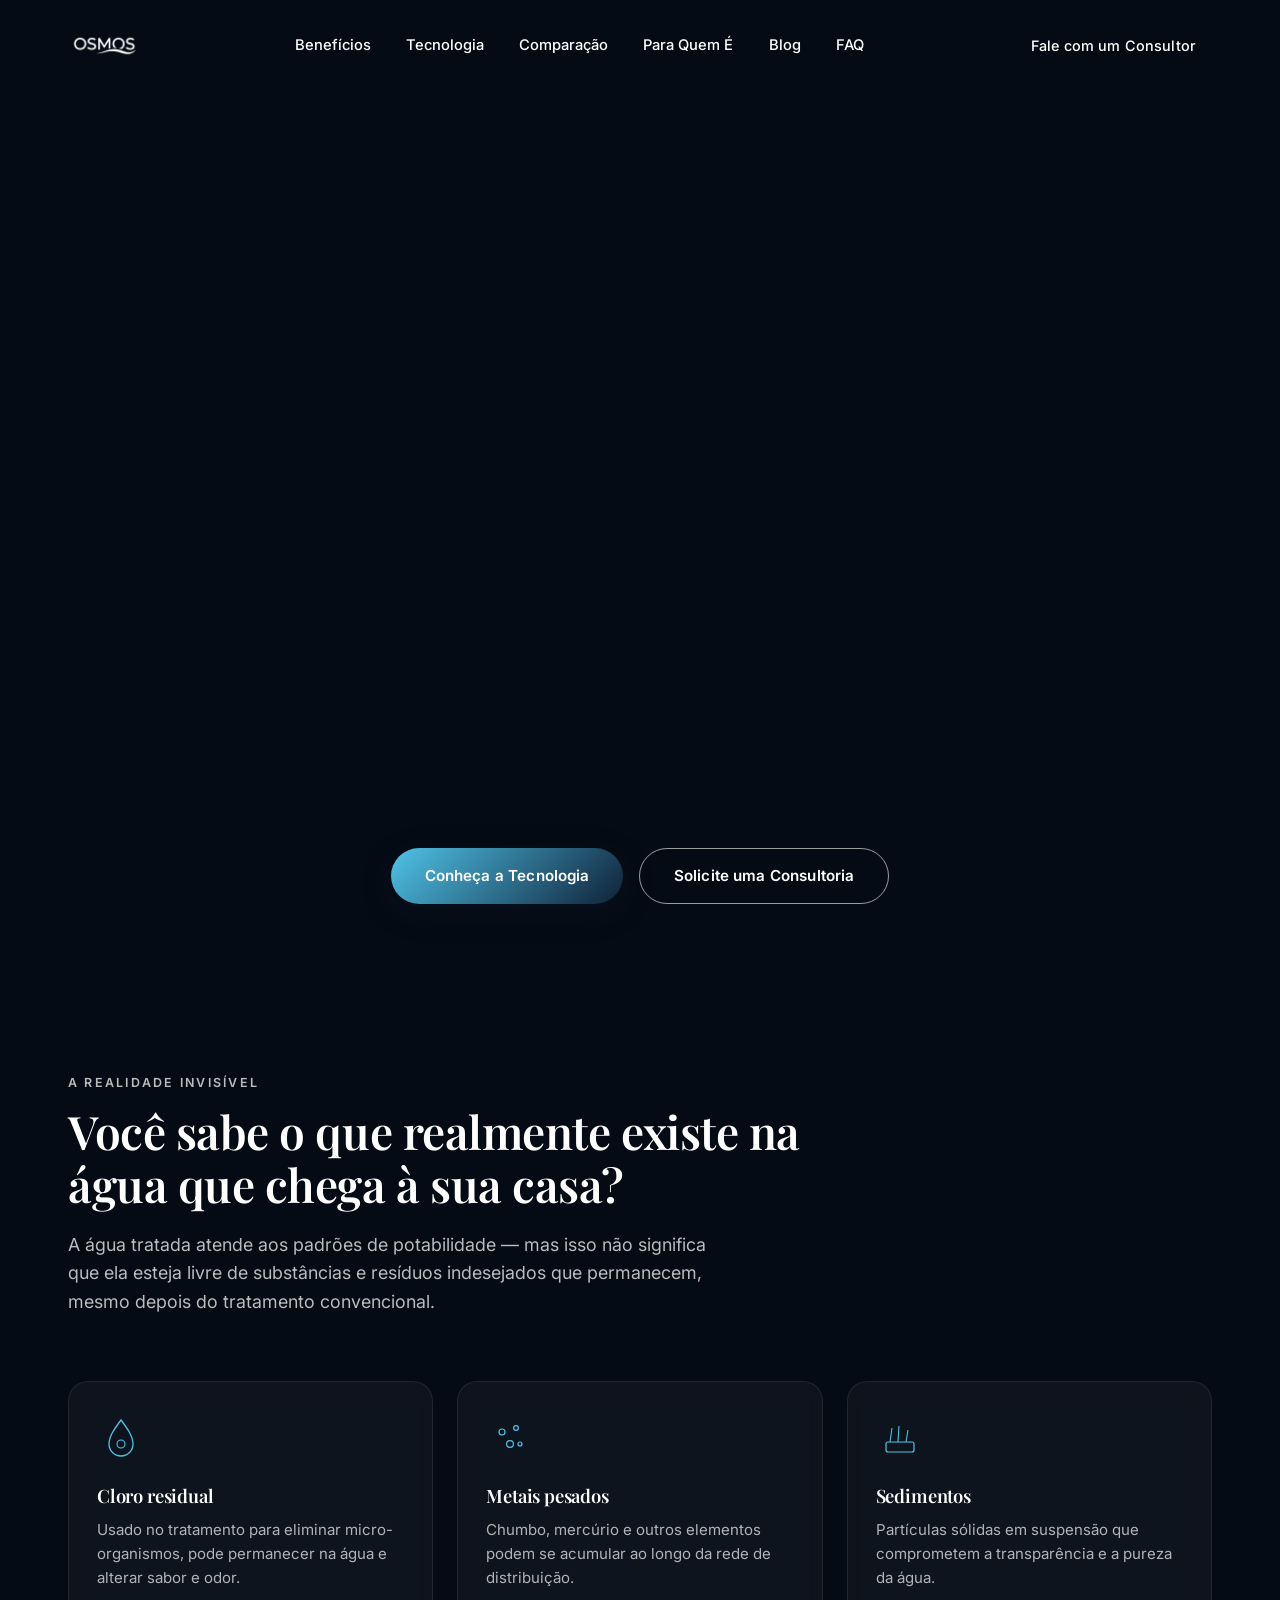
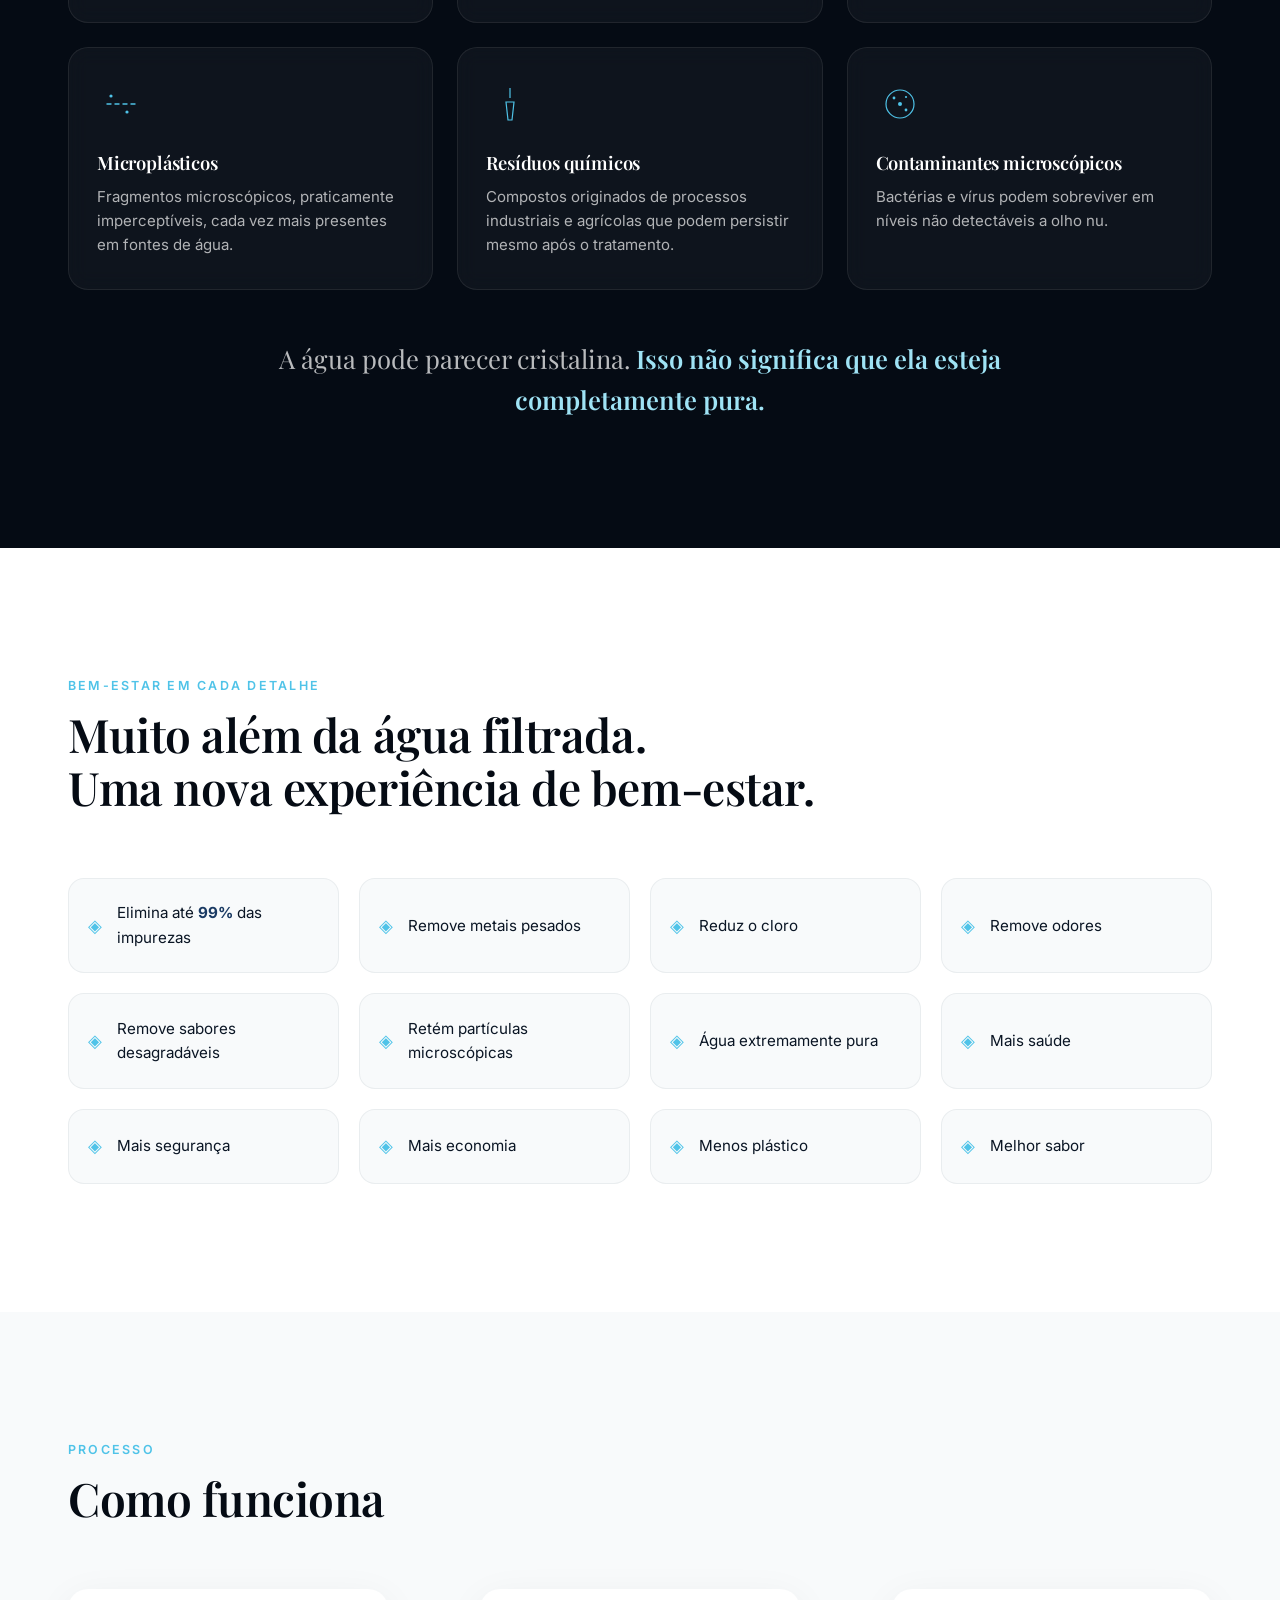
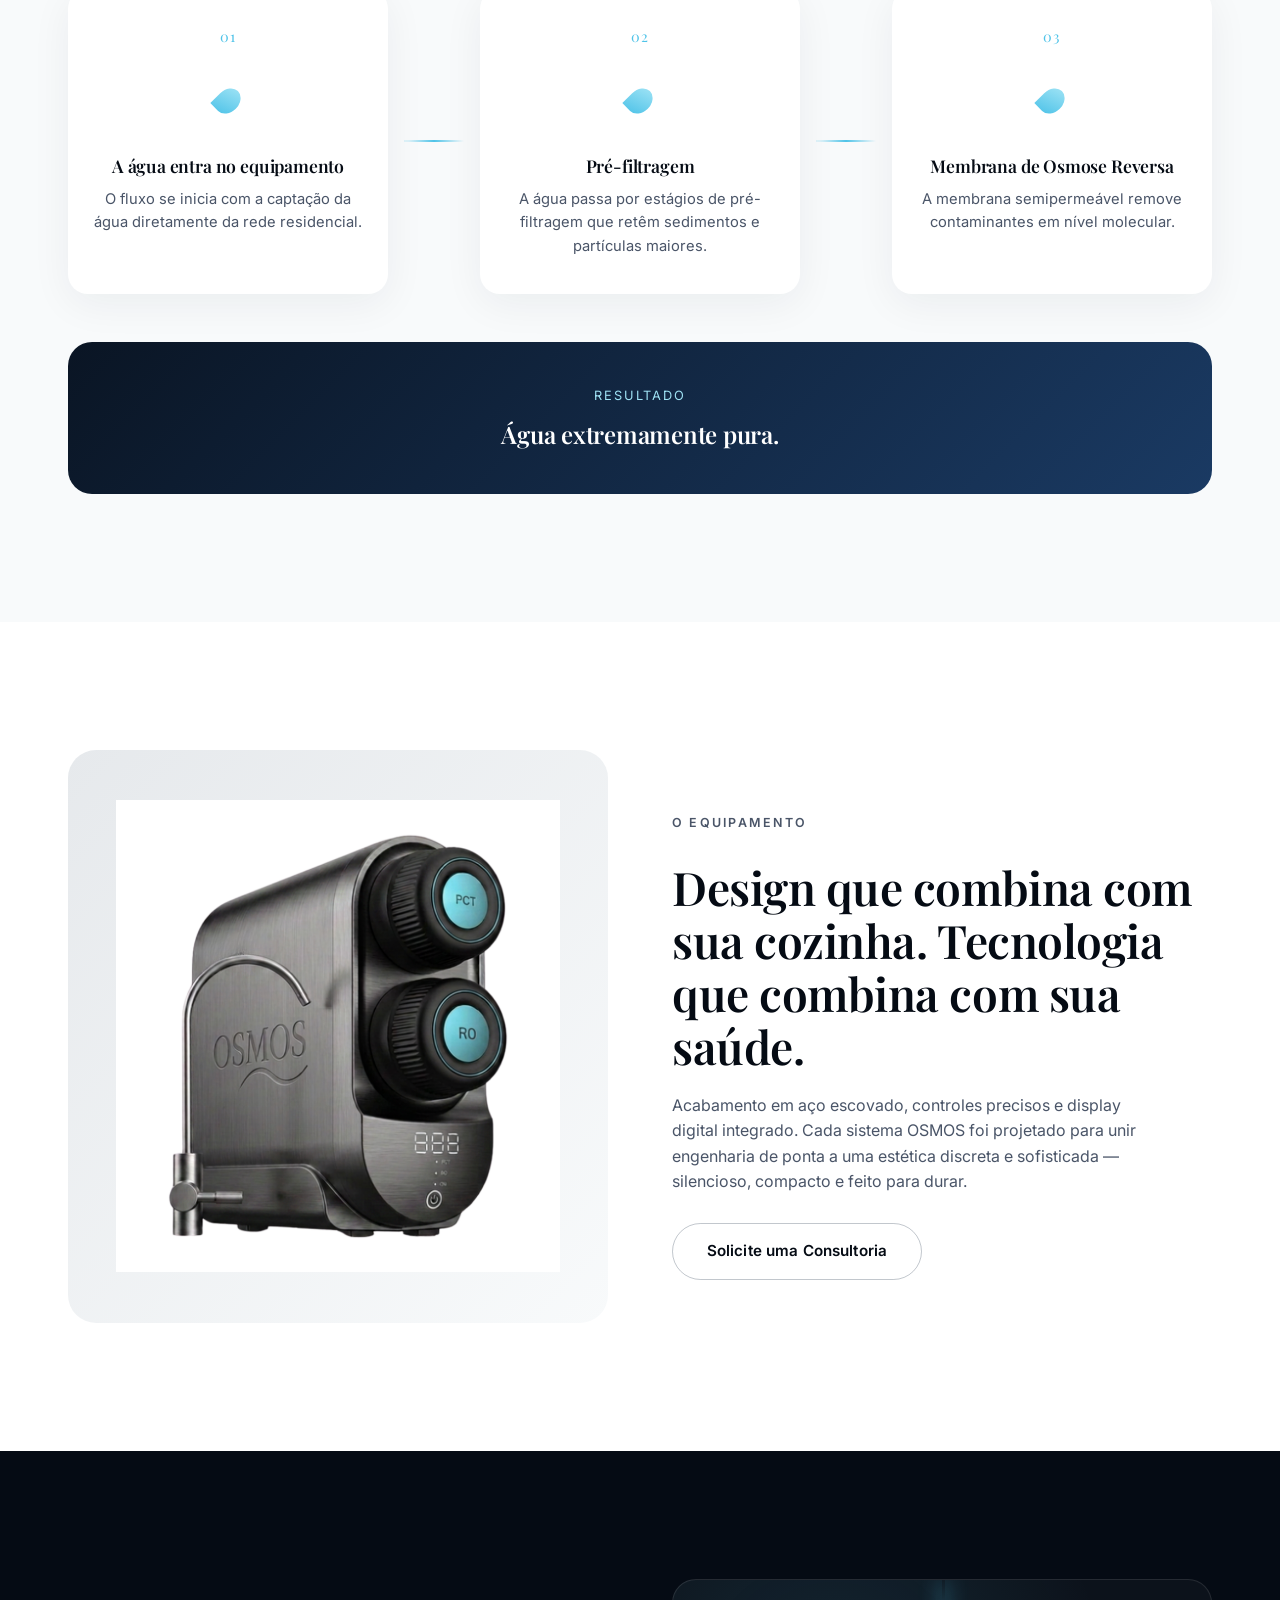
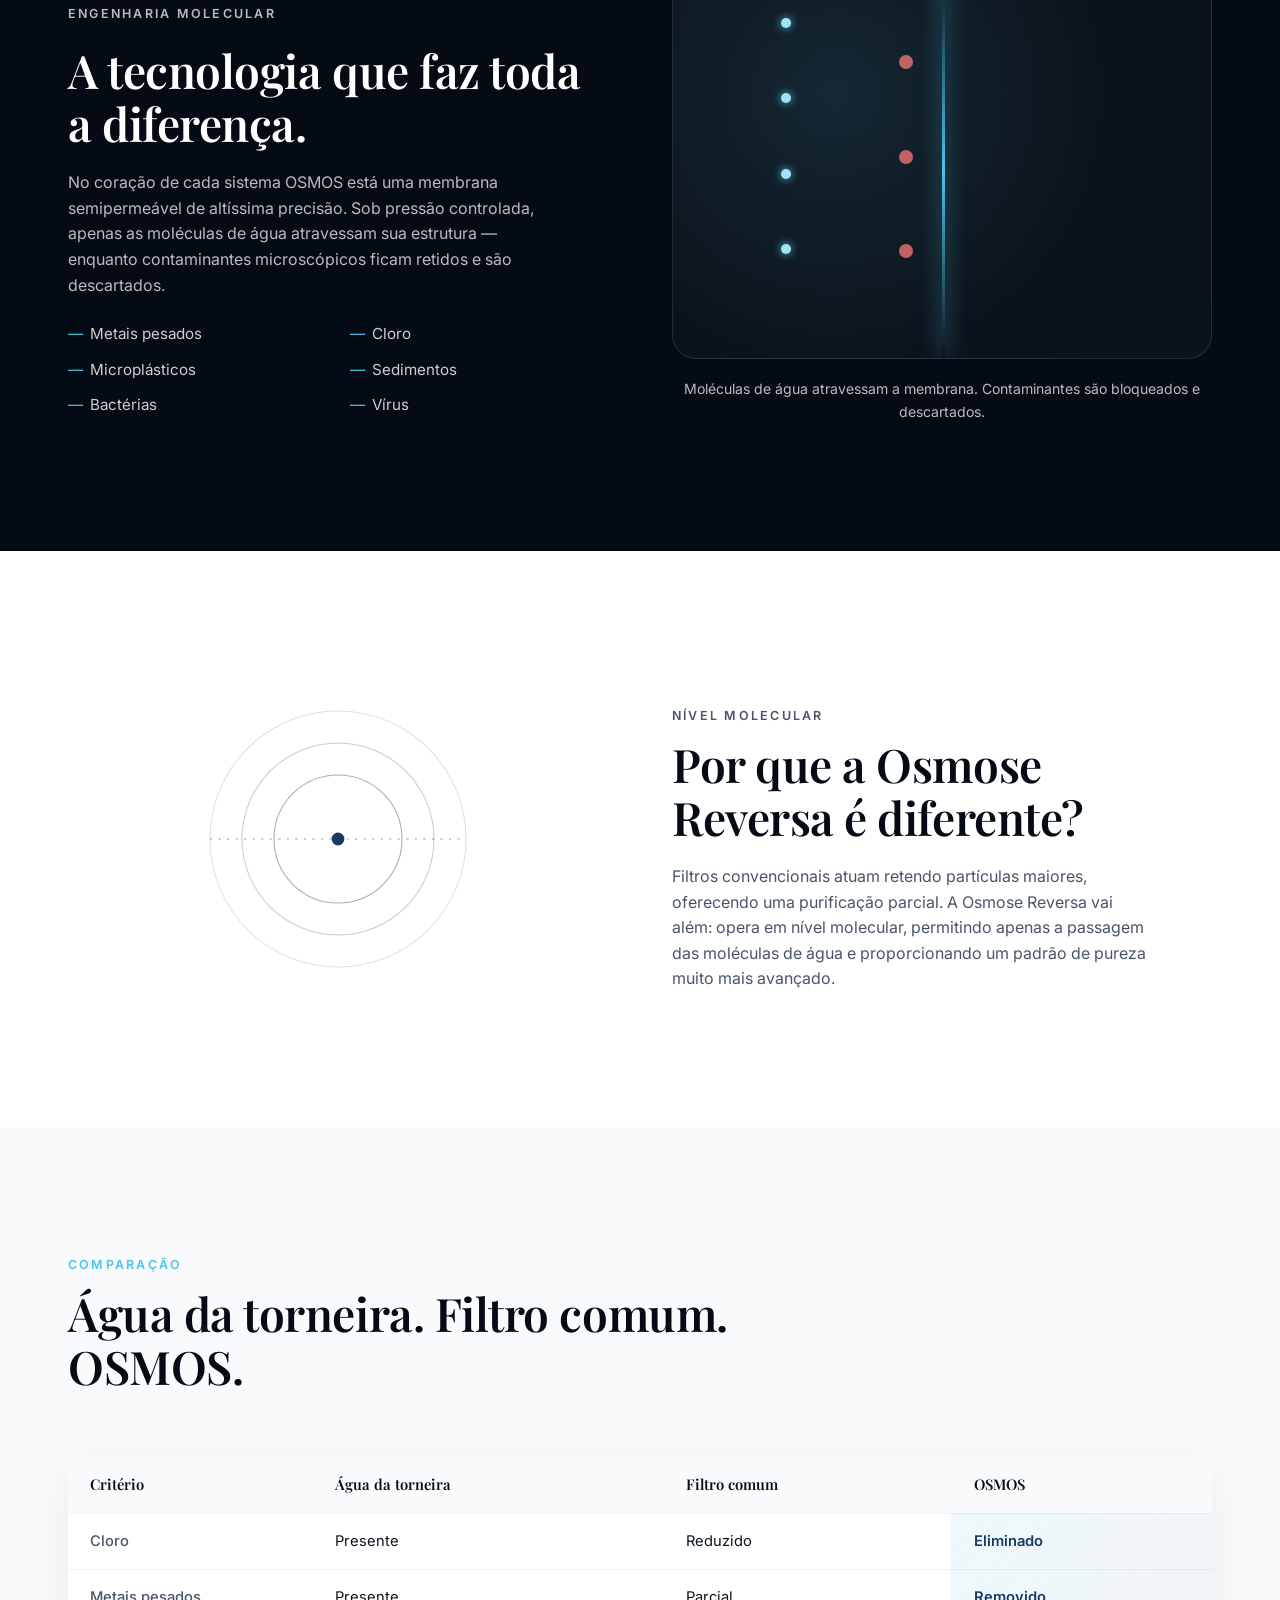
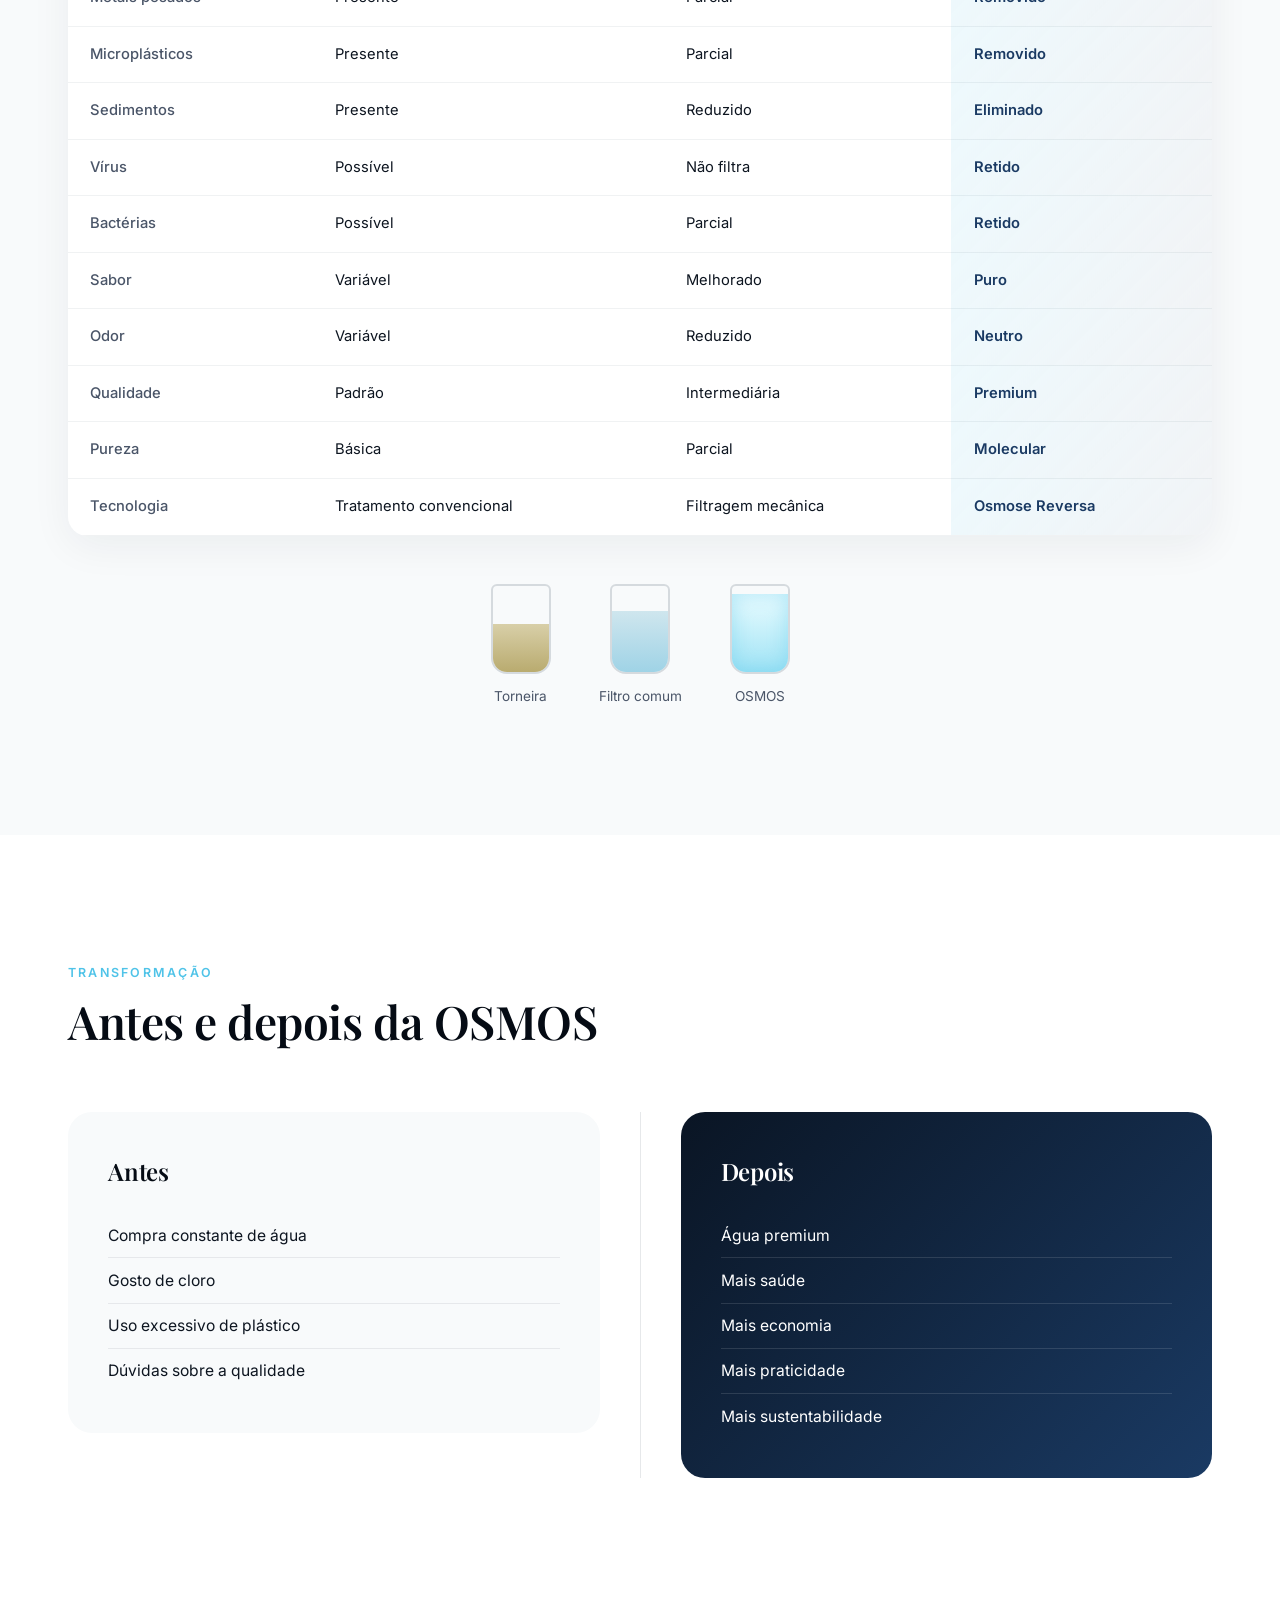
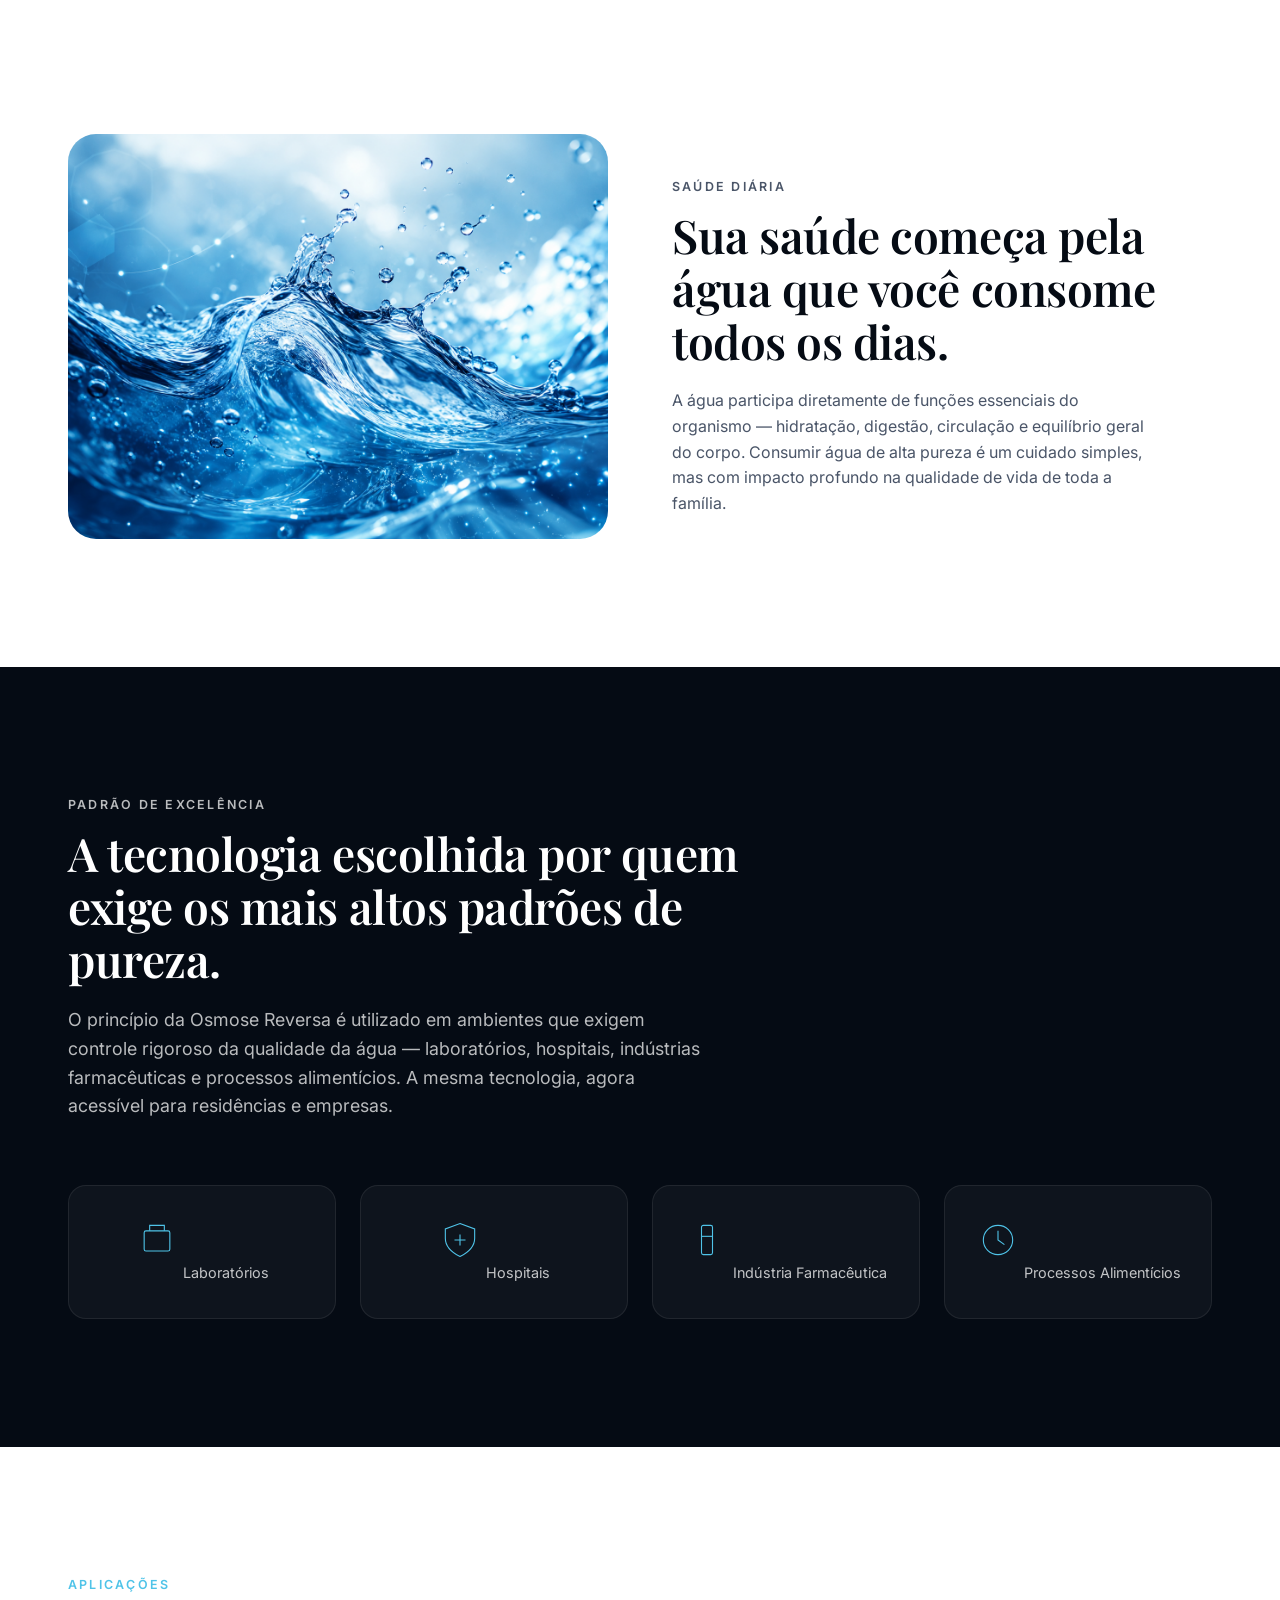
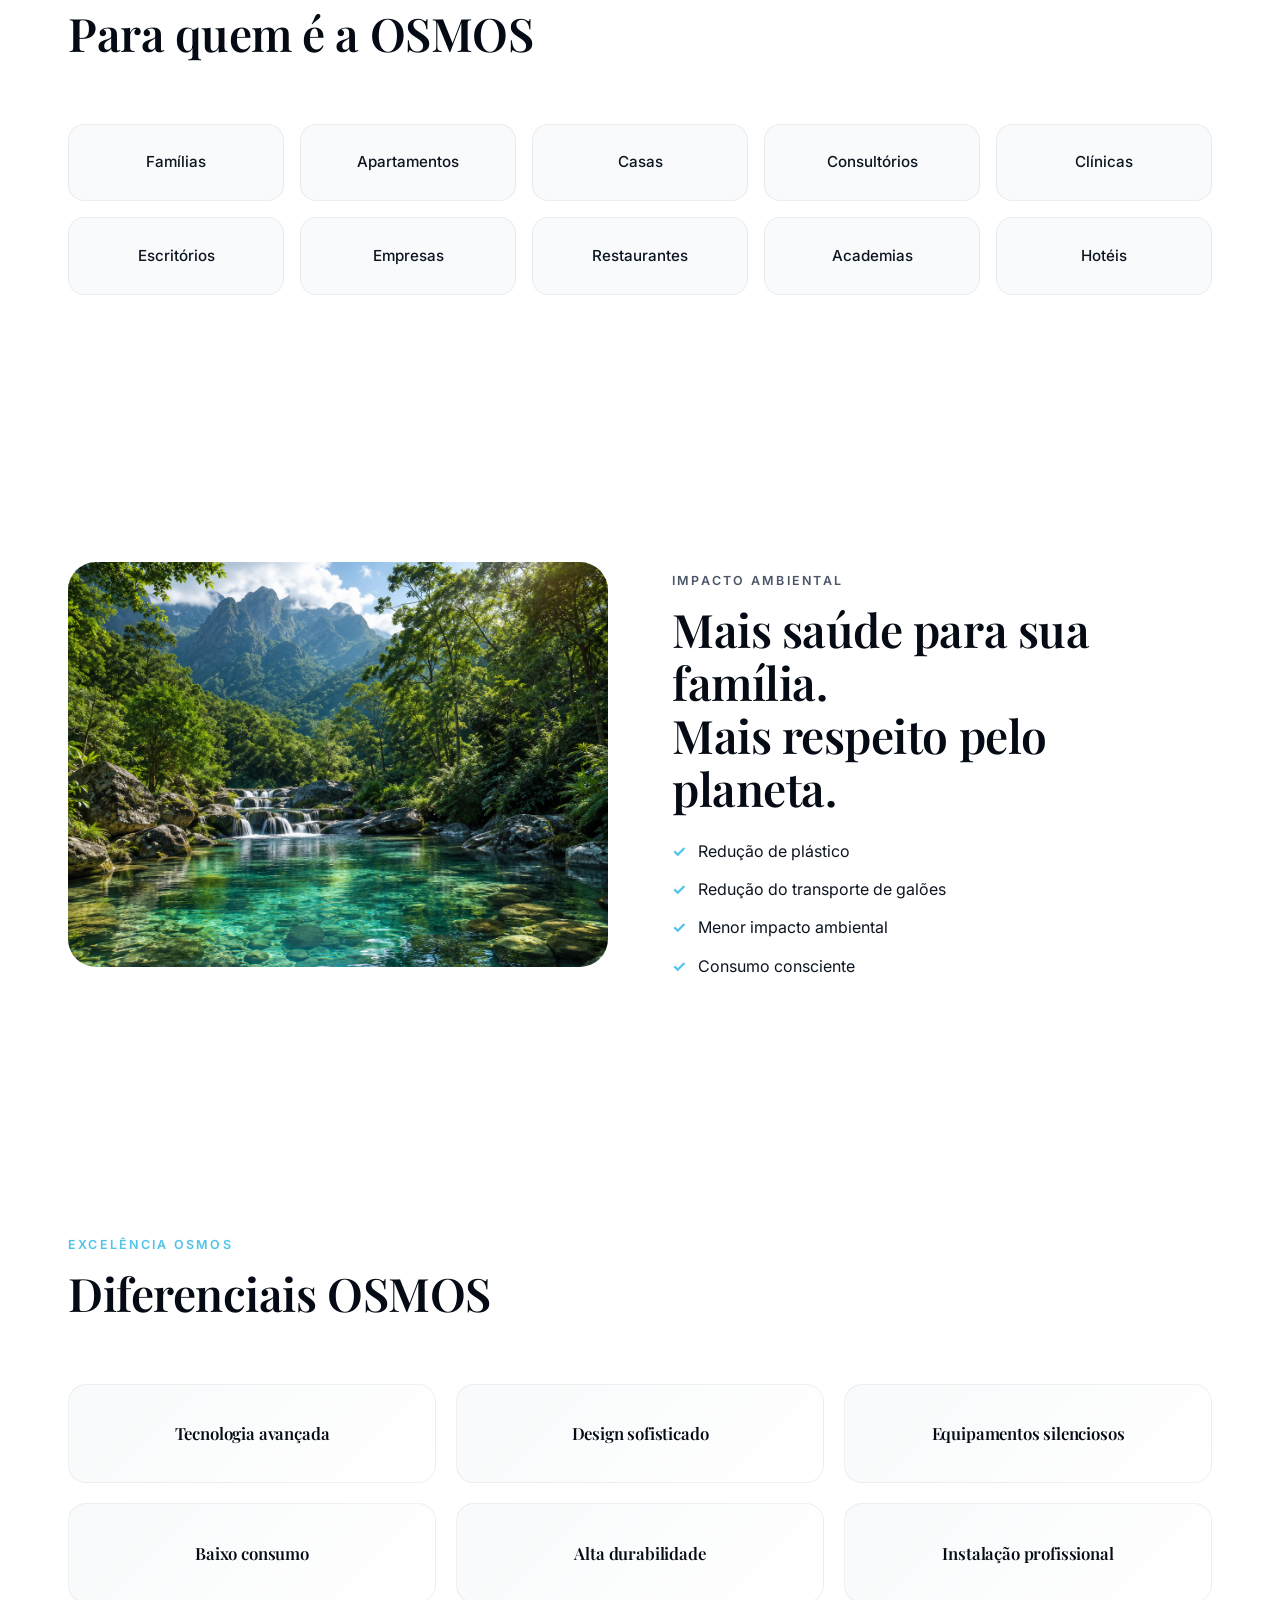
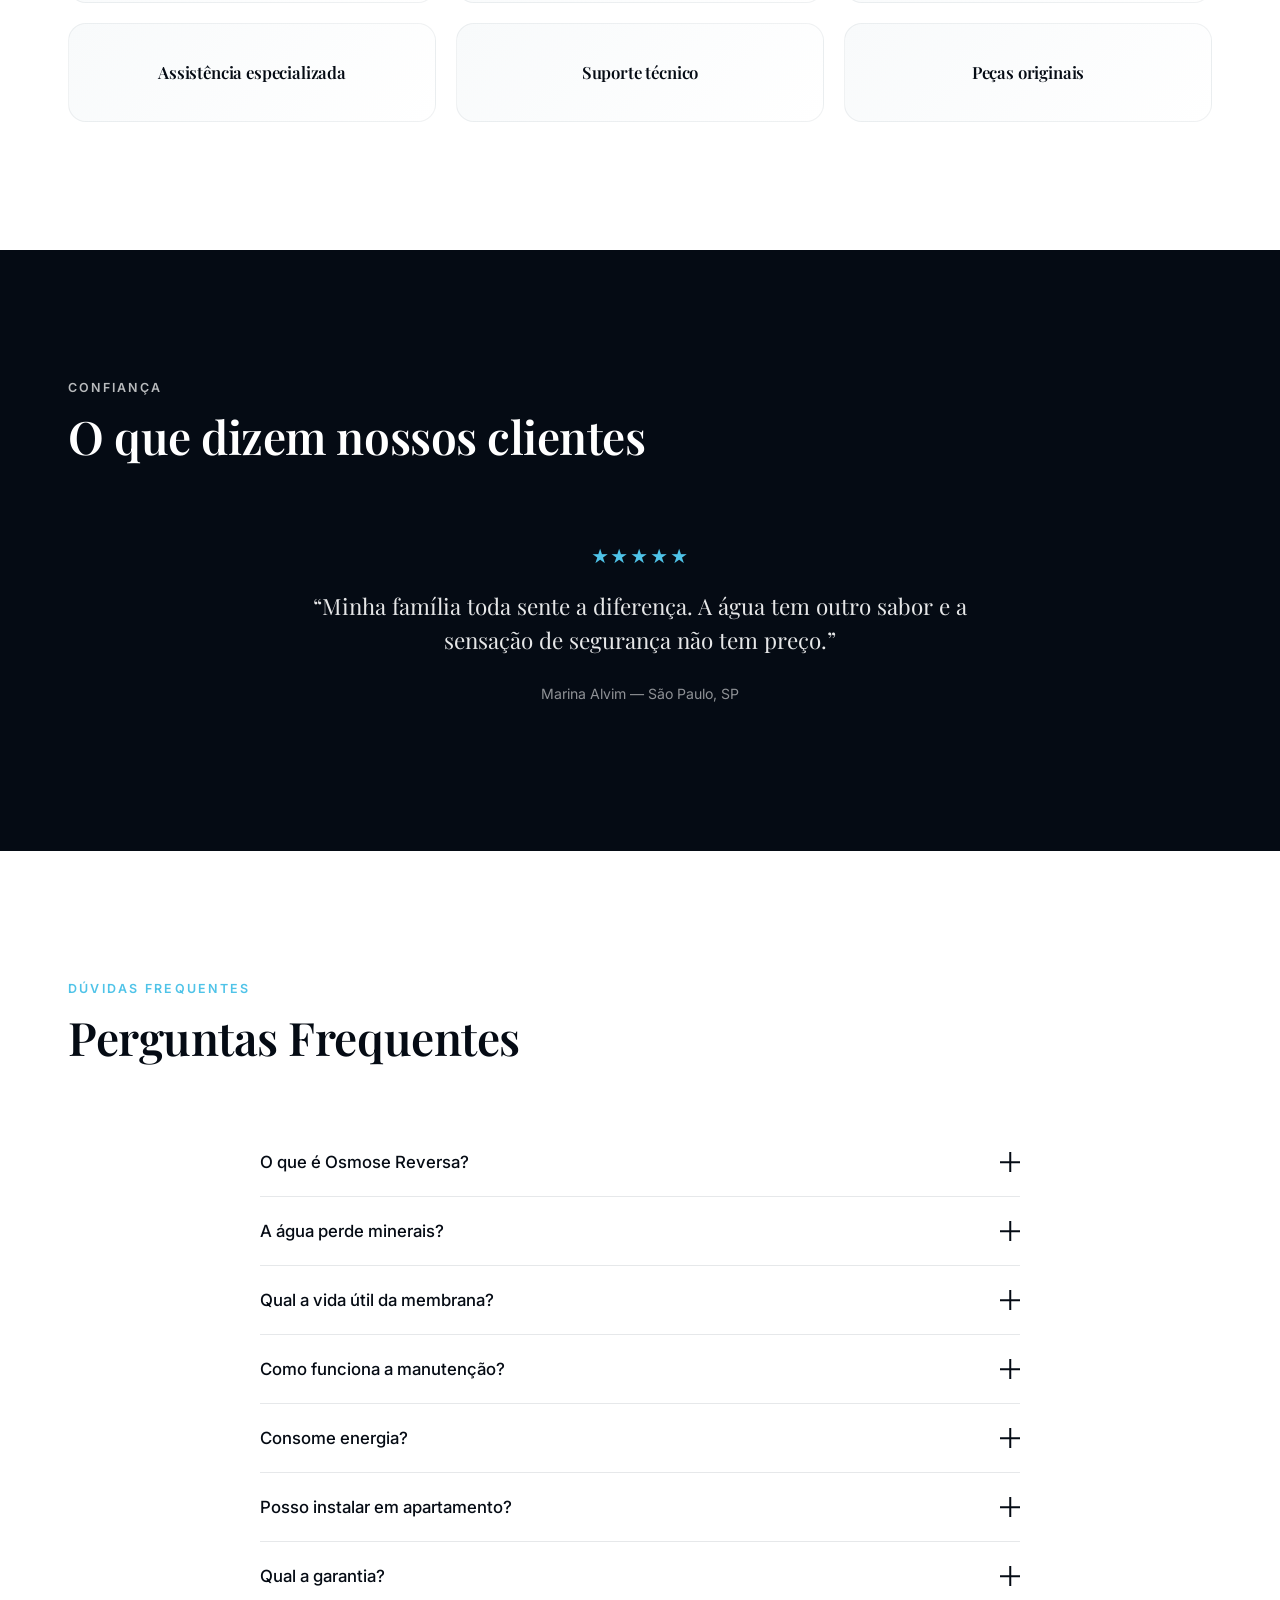
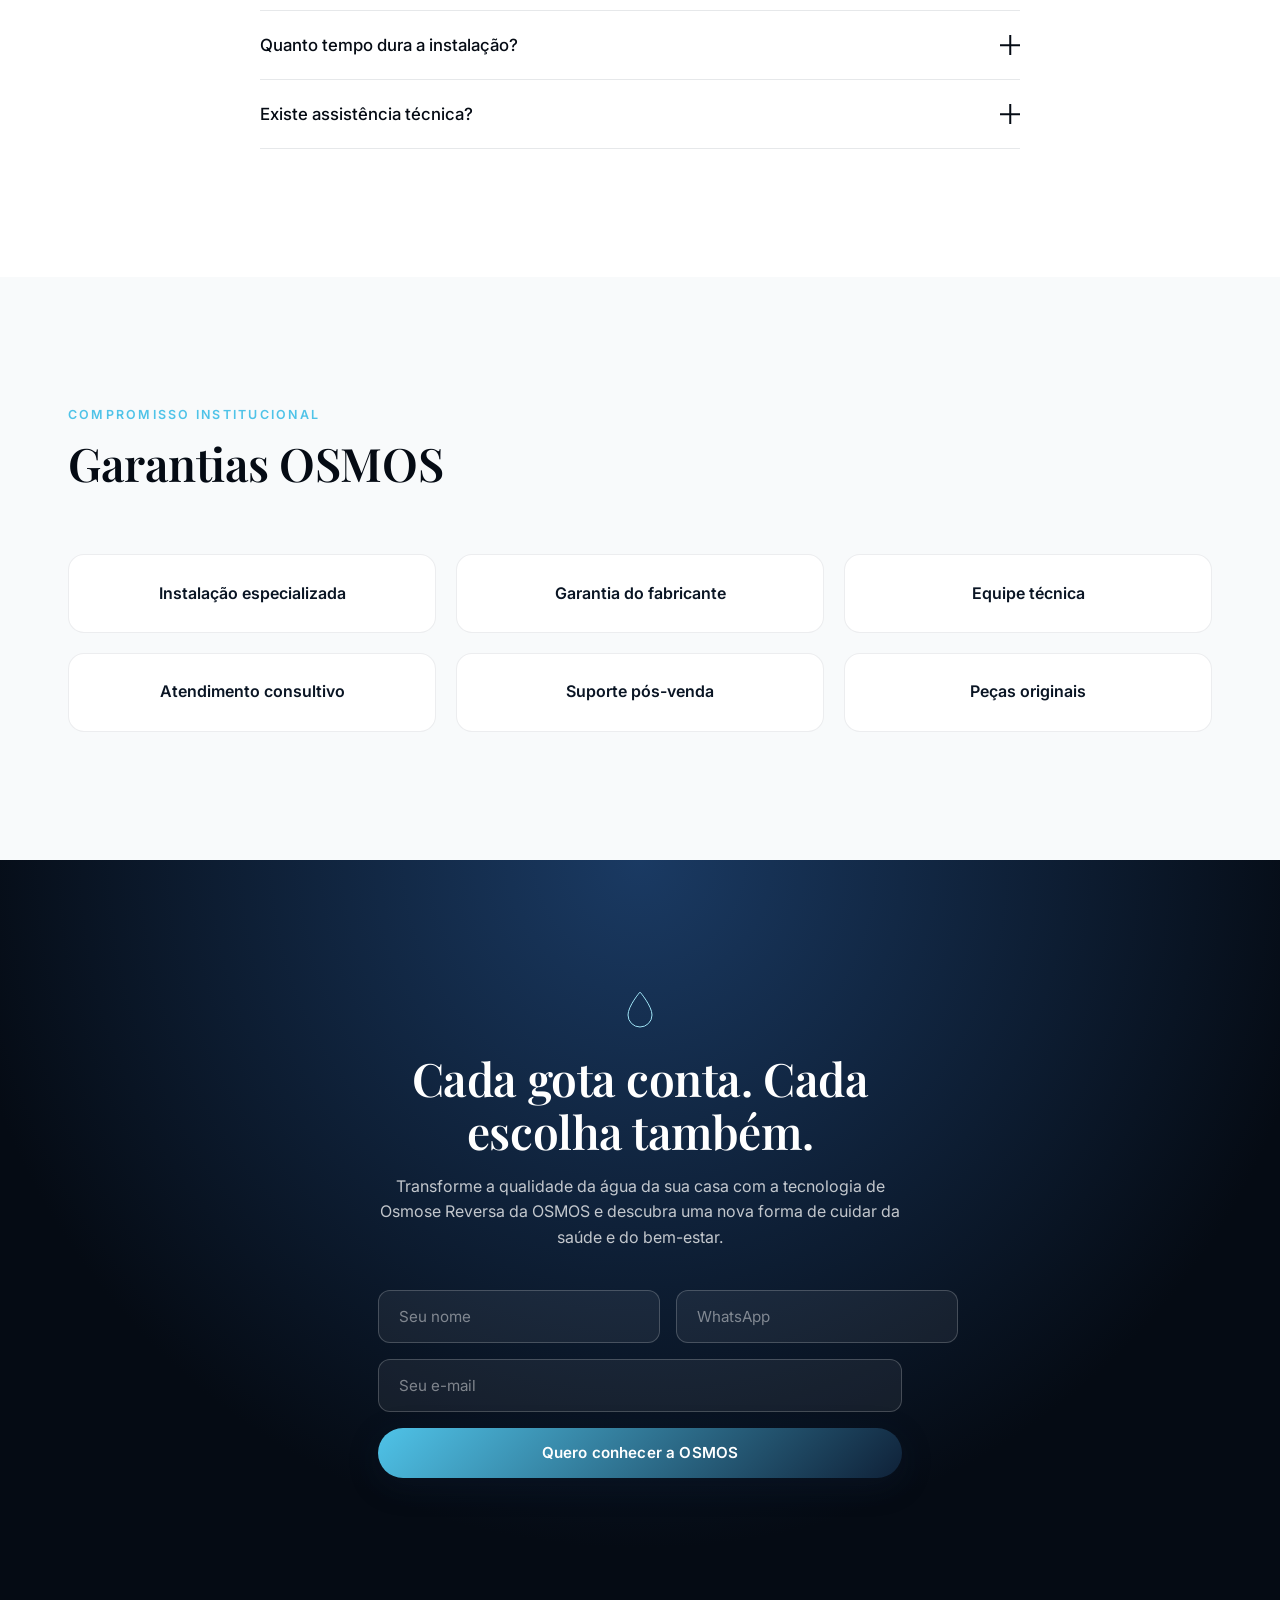
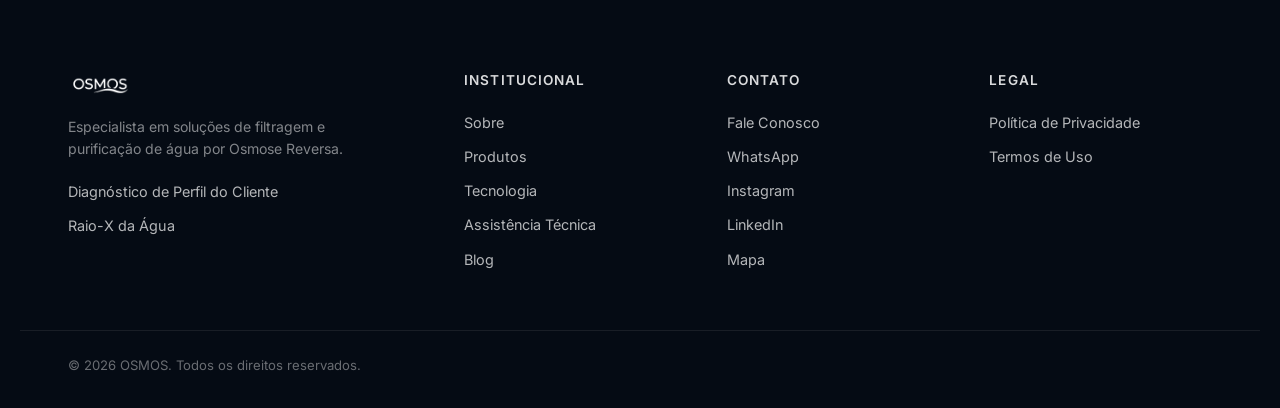
==== commit c0d8cd16: "feat: blog dinâmico (D1) + correção de canonical para osmoslife.com.br - Blog SSR com páginas /blog " ====
--- a/index.html
+++ b/index.html
@@ -7,7 +7,7 @@
 <meta name="description" content="Tecnologia de Osmose Reversa premium. Purificação avançada que elimina até 99% das impurezas da água. Solicite uma consultoria OSMOS.">
 <meta name="keywords" content="Osmose Reversa, Purificação de Água, Água Premium, Purificador de Água, Filtragem Avançada, Água Cristalina, Água Segura">
 <meta name="author" content="OSMOS">
-<link rel="canonical" href="https://www.osmos.com.br/">
+<link rel="canonical" href="https://osmoslife.com.br/">
 
 <!-- Open Graph -->
 <meta property="og:type" content="website">
@@ -15,7 +15,7 @@
 <meta property="og:title" content="OSMOS | Osmose Reversa Premium para Água Pura">
 <meta property="og:description" content="Descubra como a tecnologia de Osmose Reversa transforma a água da sua casa em saúde, bem-estar e segurança.">
 <meta property="og:image" content="assets/img/osmos-produto-logo.png">
-<meta property="og:url" content="https://www.osmos.com.br/">
+<meta property="og:url" content="https://osmoslife.com.br/">
 <meta property="og:locale" content="pt_BR">
 
 <meta name="twitter:card" content="summary_large_image">
@@ -36,7 +36,7 @@
   "@context": "https://schema.org",
   "@type": "Organization",
   "name": "OSMOS",
-  "url": "https://www.osmos.com.br/",
+  "url": "https://osmoslife.com.br/",
   "logo": "assets/img/osmos-produto-logo.png",
   "description": "Especialista em soluções de filtragem e purificação de água por Osmose Reversa.",
   "sameAs": [
@@ -74,6 +74,7 @@
         <li><a href="#tecnologia">Tecnologia</a></li>
         <li><a href="#comparacao">Comparação</a></li>
         <li><a href="#para-quem">Para Quem É</a></li>
+        <li><a href="/blog">Blog</a></li>
         <li><a href="#faq">FAQ</a></li>
       </ul>
     </nav>
@@ -92,6 +93,7 @@
       <li><a href="#tecnologia">Tecnologia</a></li>
       <li><a href="#comparacao">Comparação</a></li>
       <li><a href="#para-quem">Para Quem É</a></li>
+      <li><a href="/blog">Blog</a></li>
       <li><a href="#faq">FAQ</a></li>
       <li><a href="#contato" class="btn btn-primary">Solicitar Consultoria</a></li>
     </ul>
@@ -651,7 +653,7 @@
         <li><a href="#beneficios">Produtos</a></li>
         <li><a href="#tecnologia">Tecnologia</a></li>
         <li><a href="#garantias">Assistência Técnica</a></li>
-        <li><a href="#">Blog</a></li>
+        <li><a href="/blog">Blog</a></li>
       </ul>
     </nav>
 
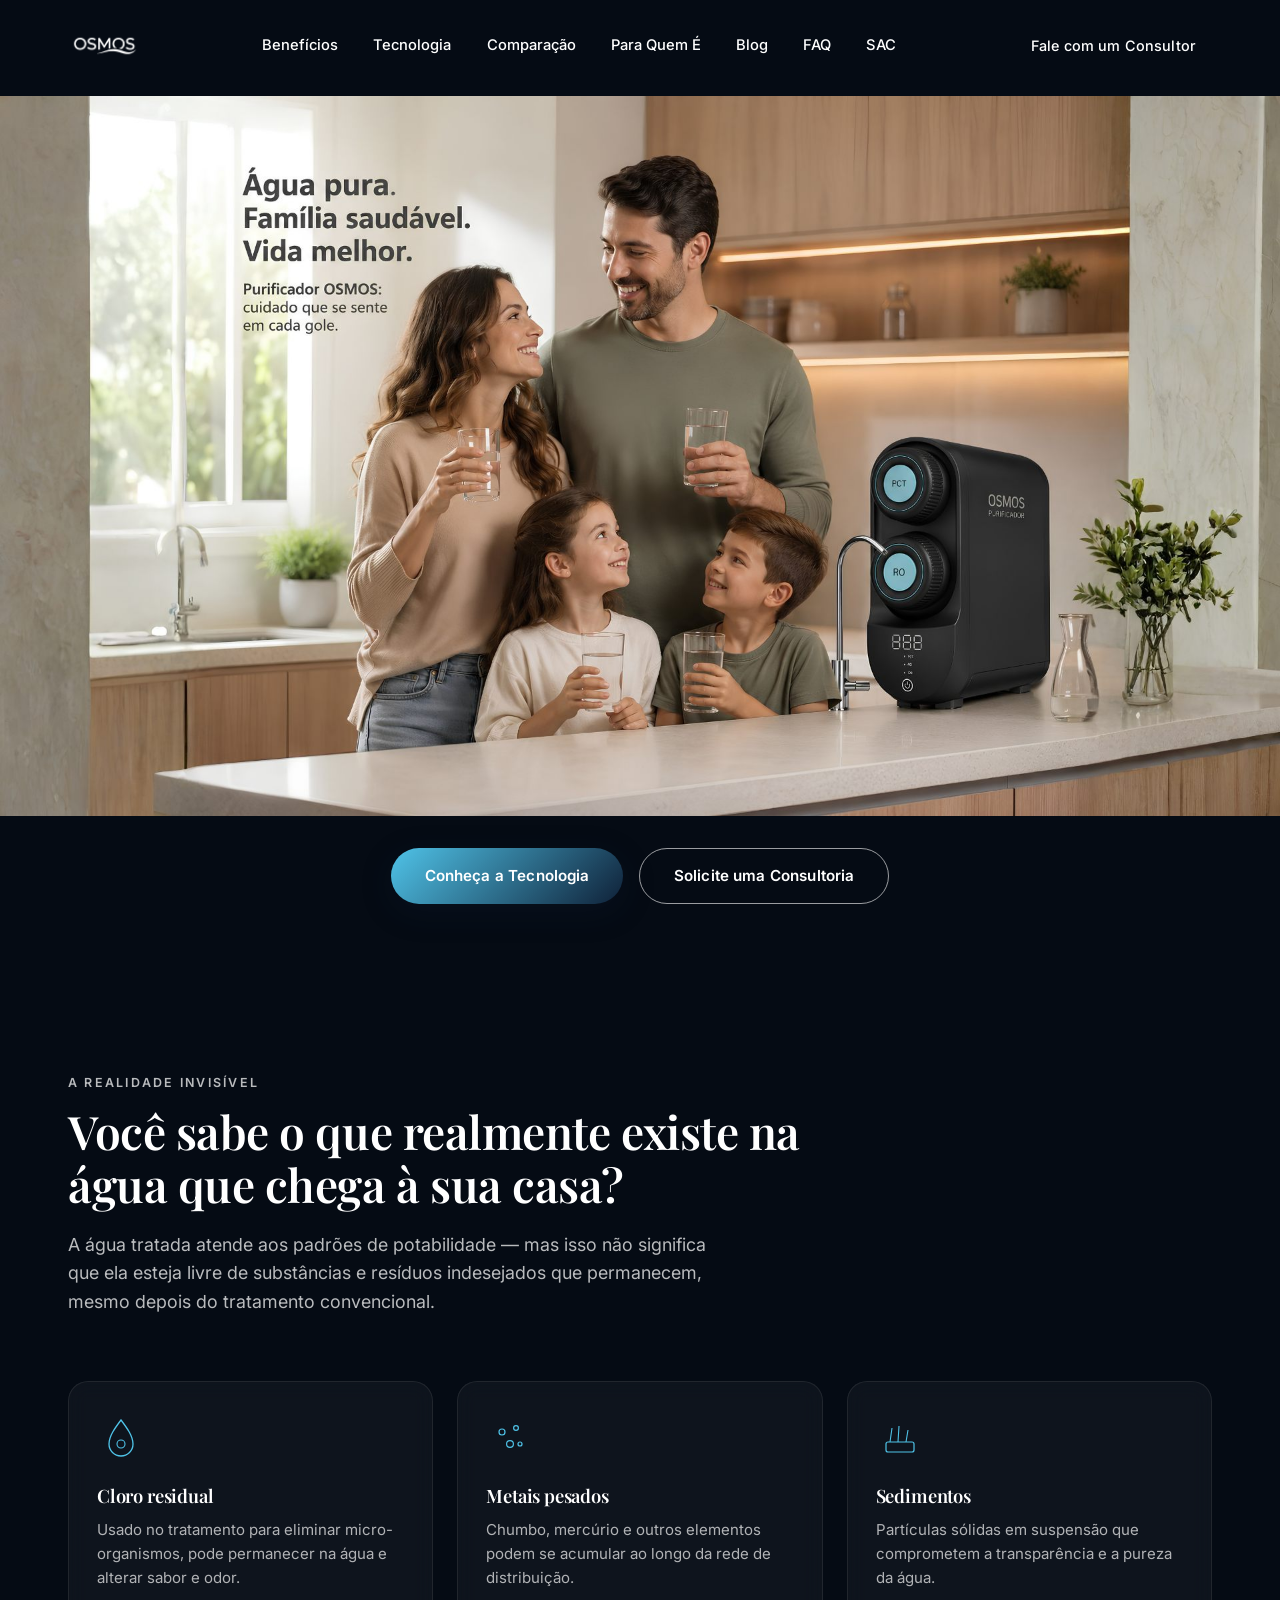
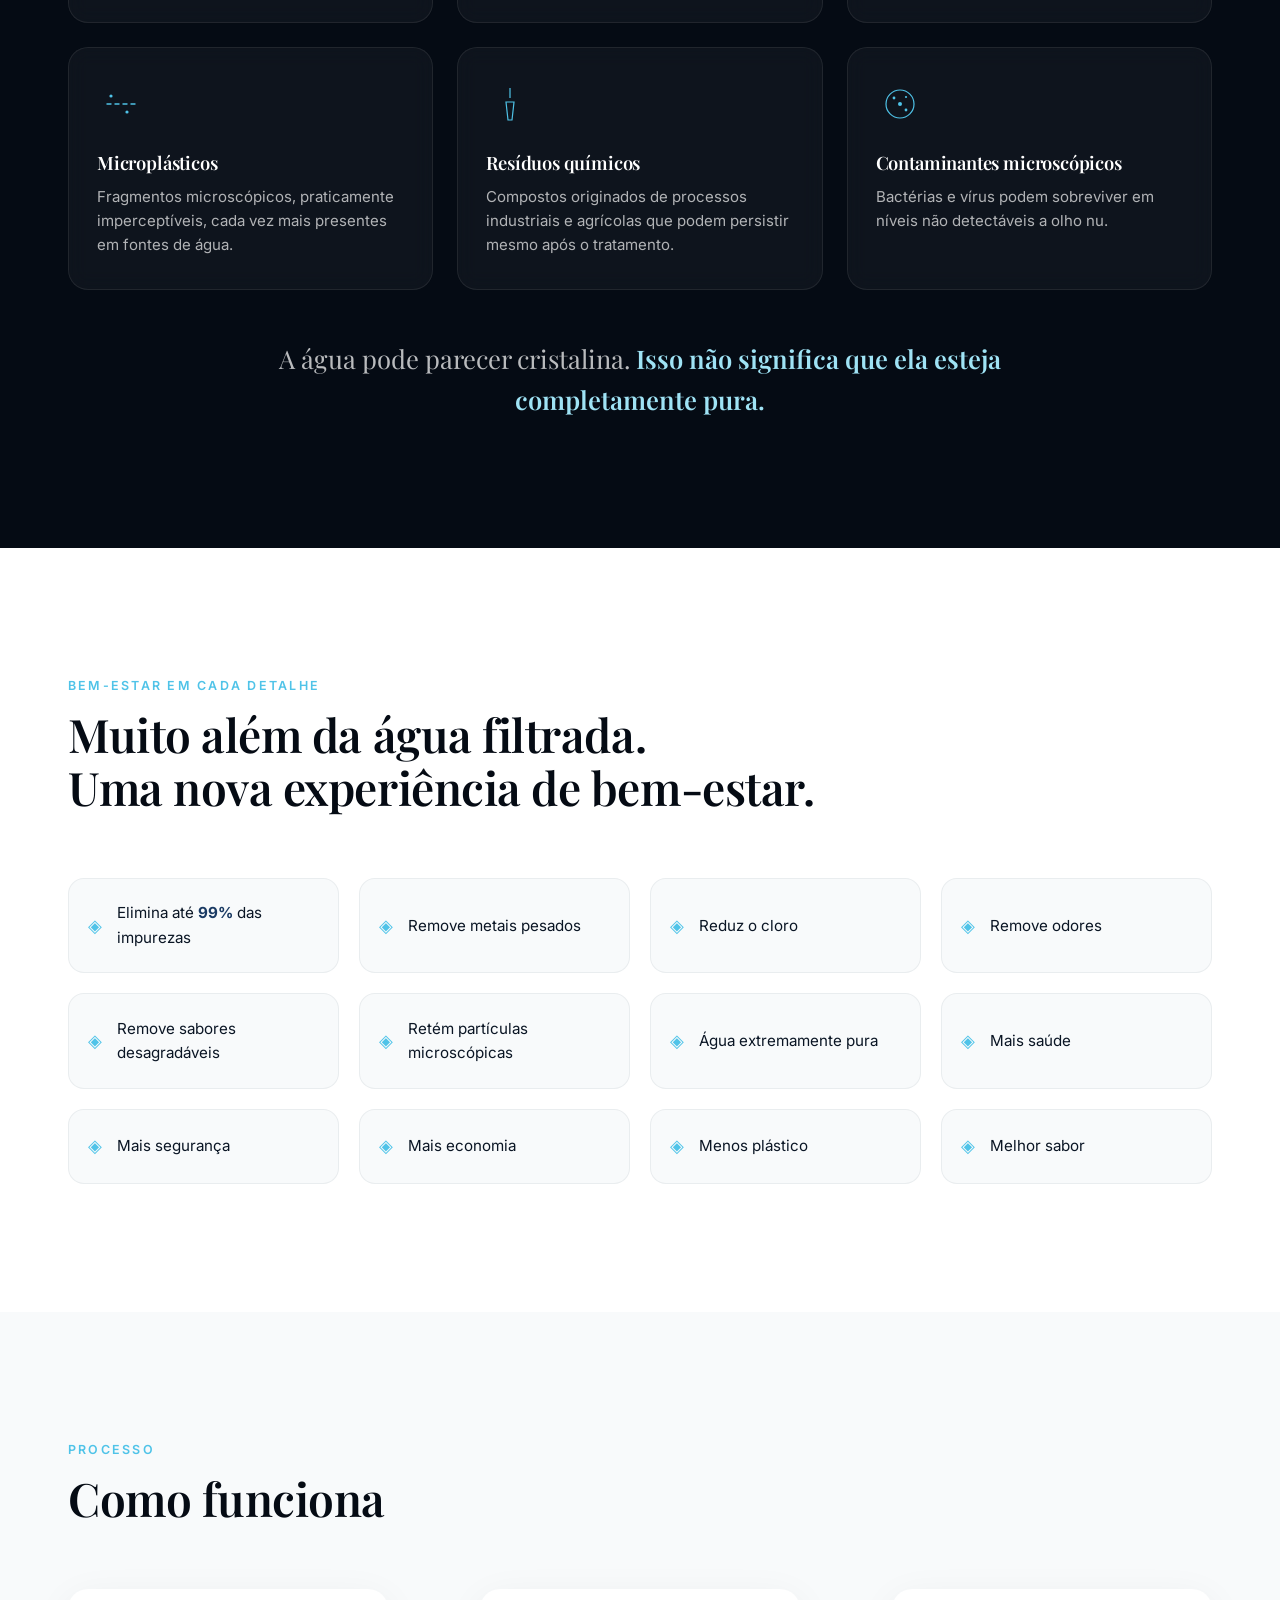
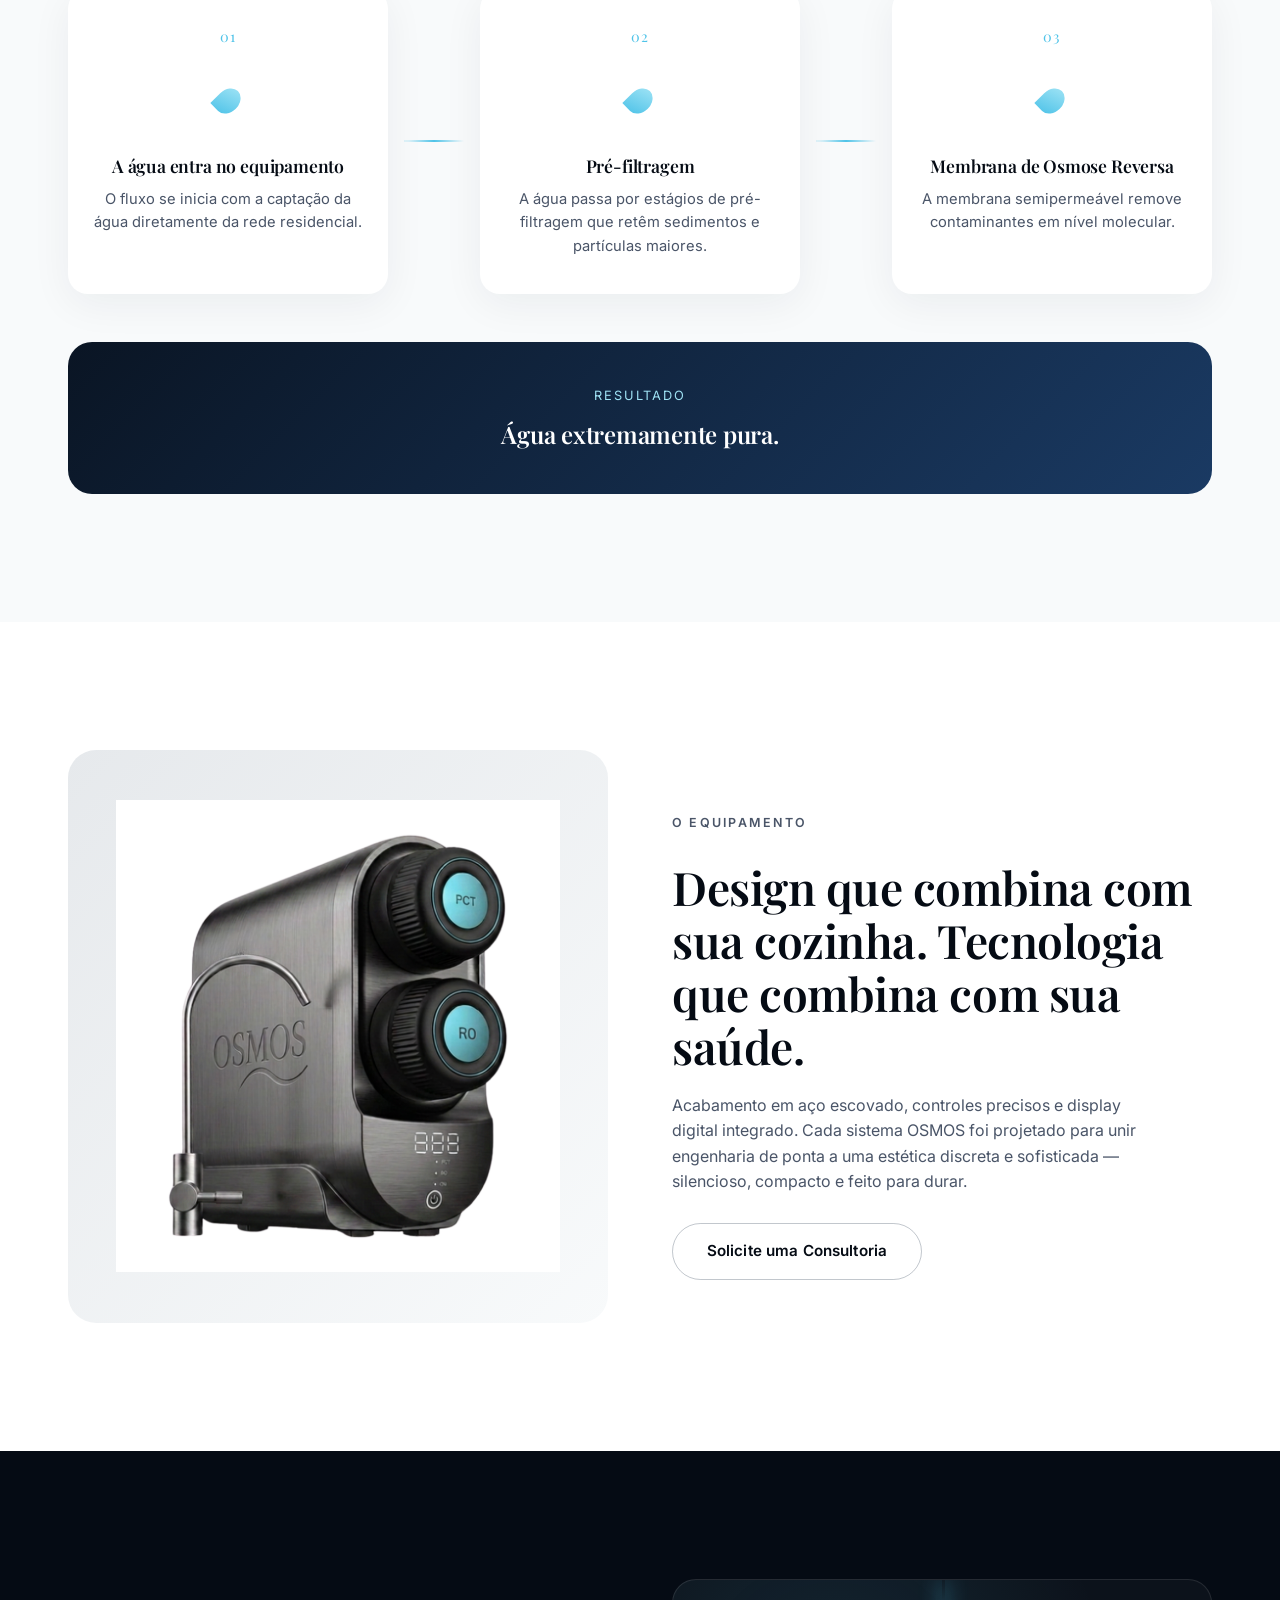
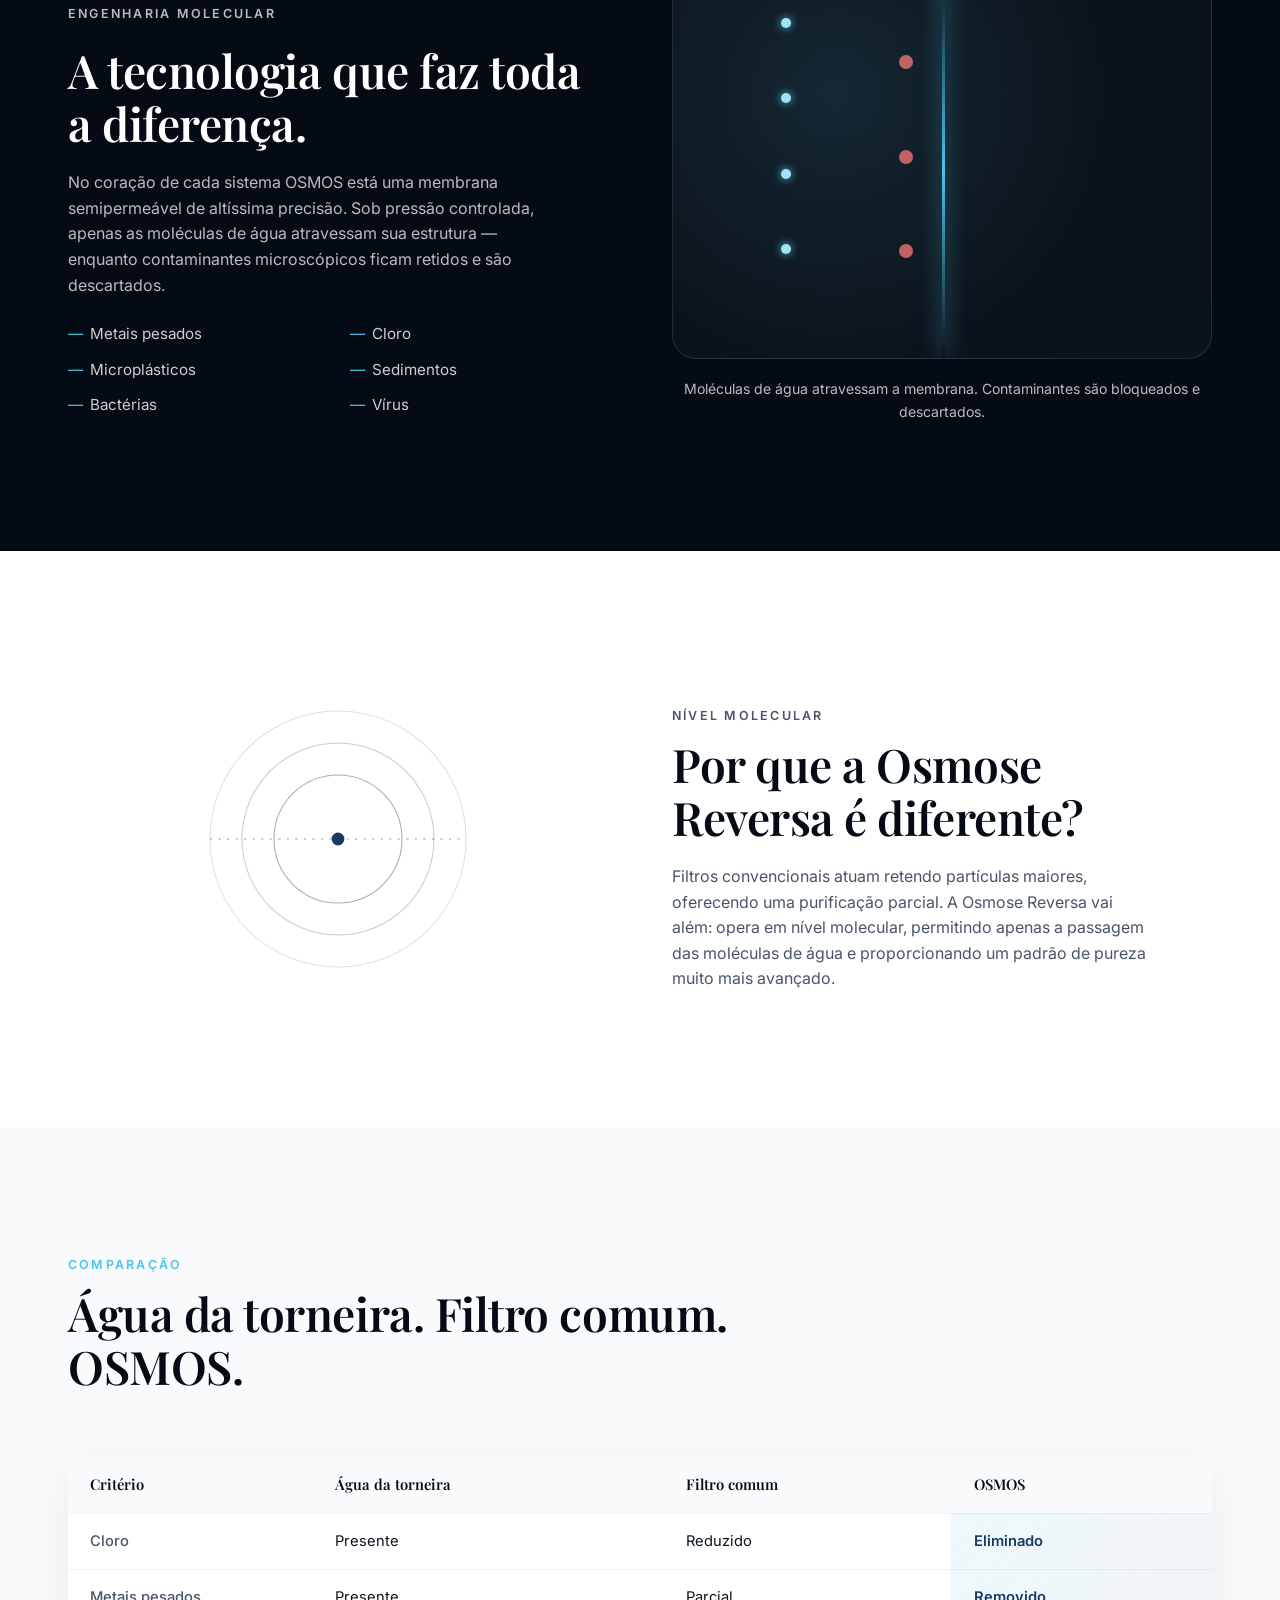
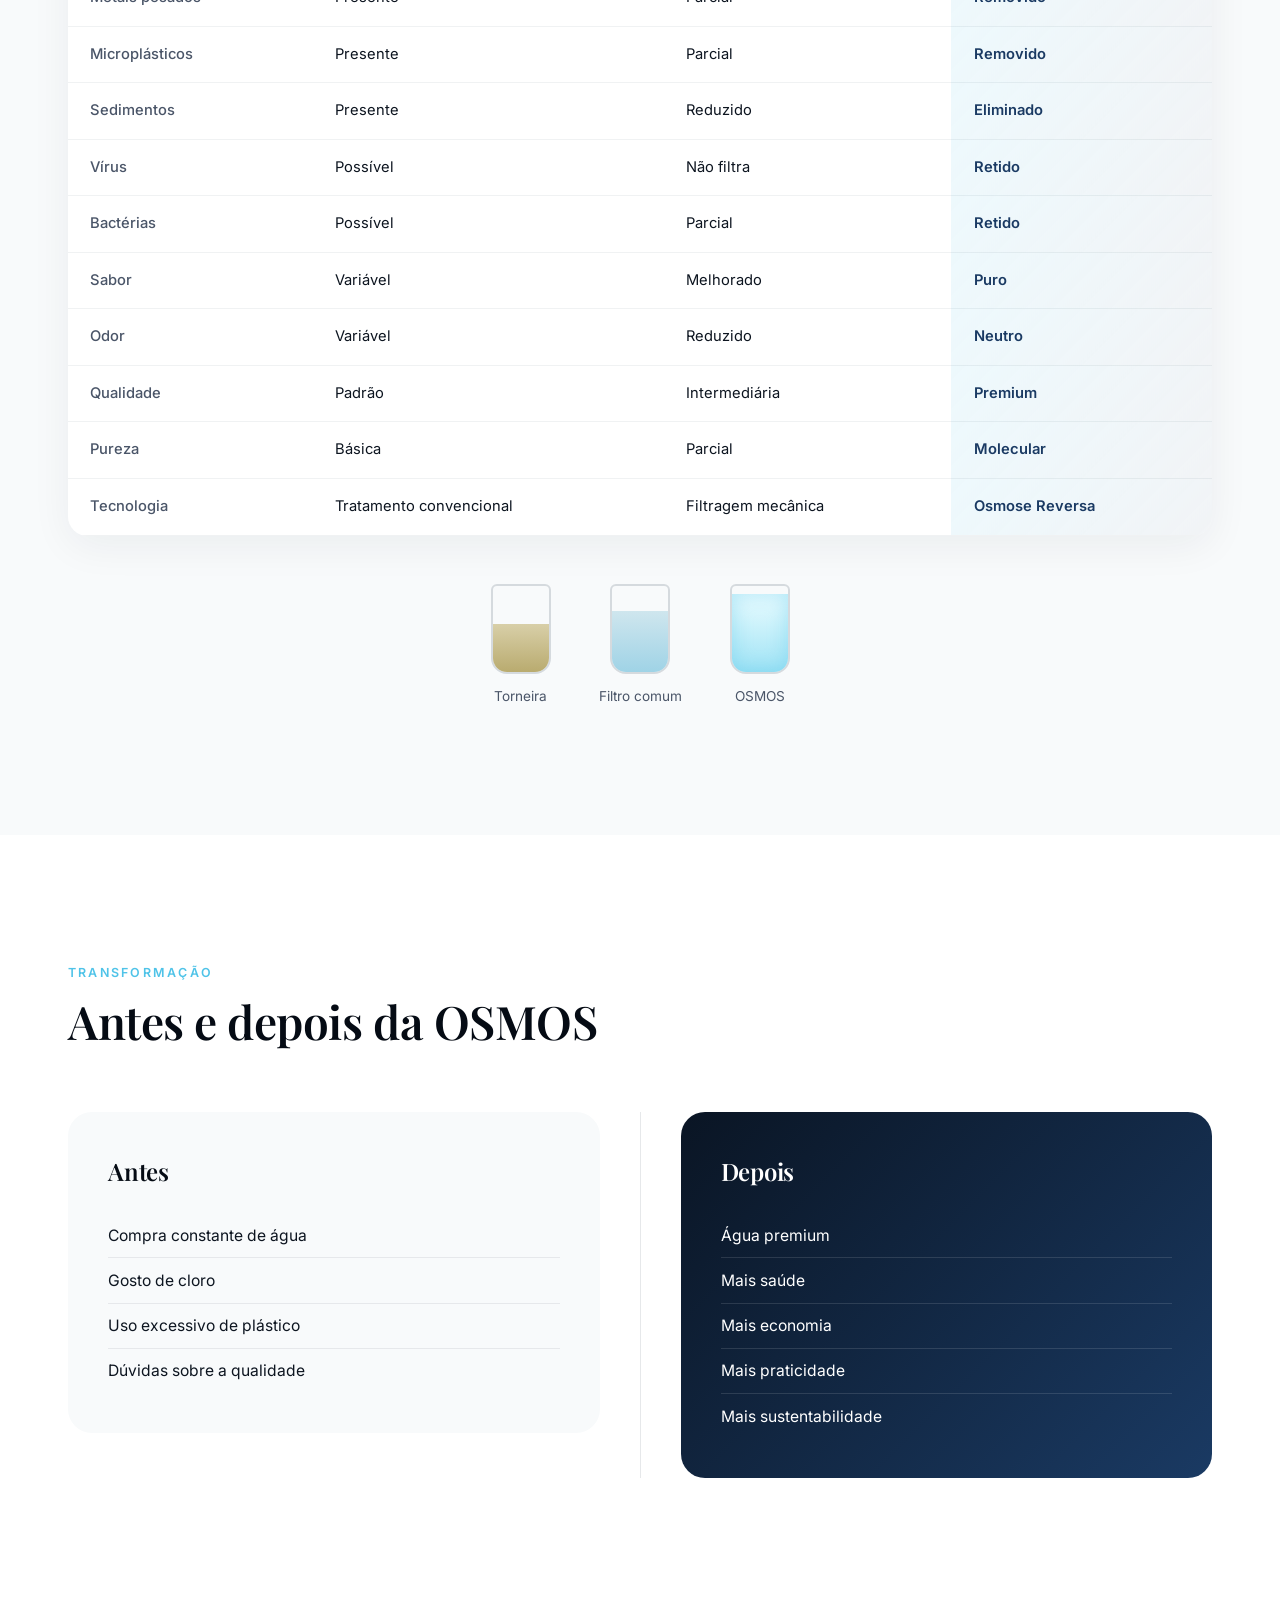
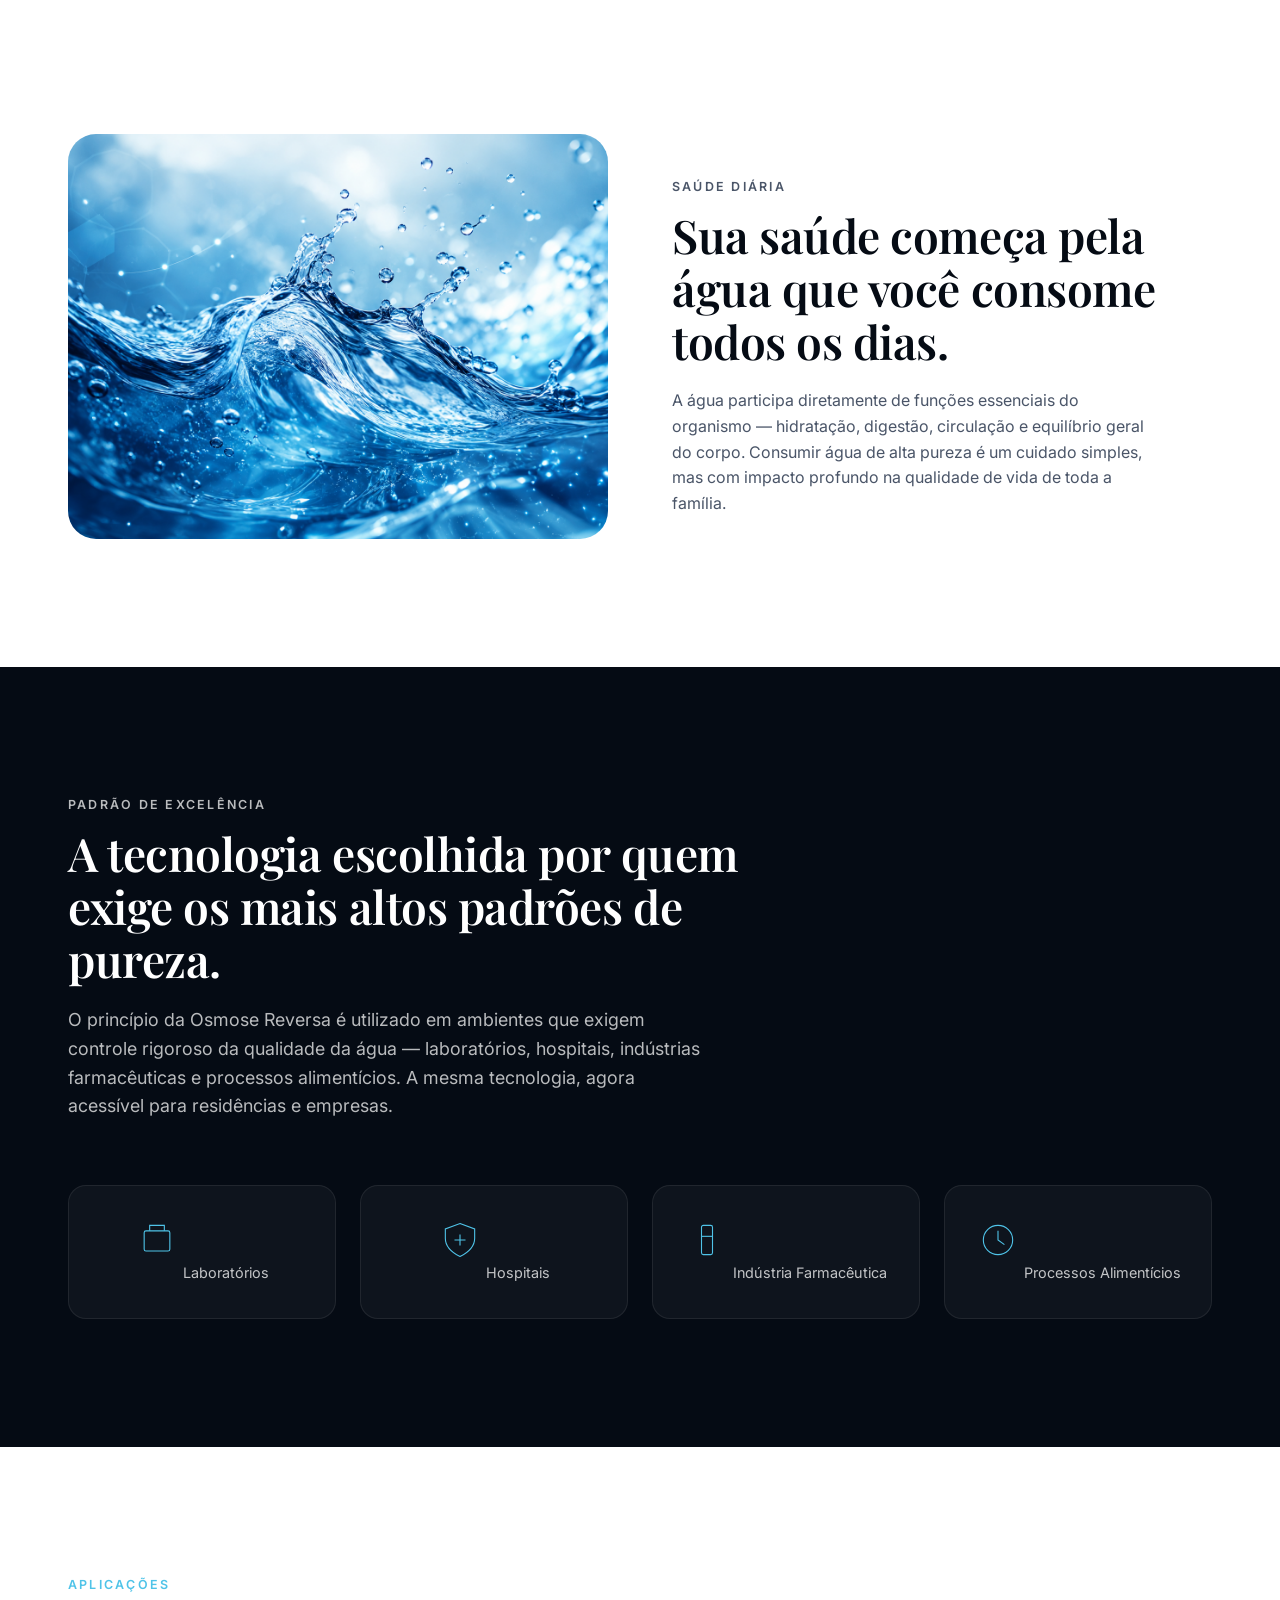
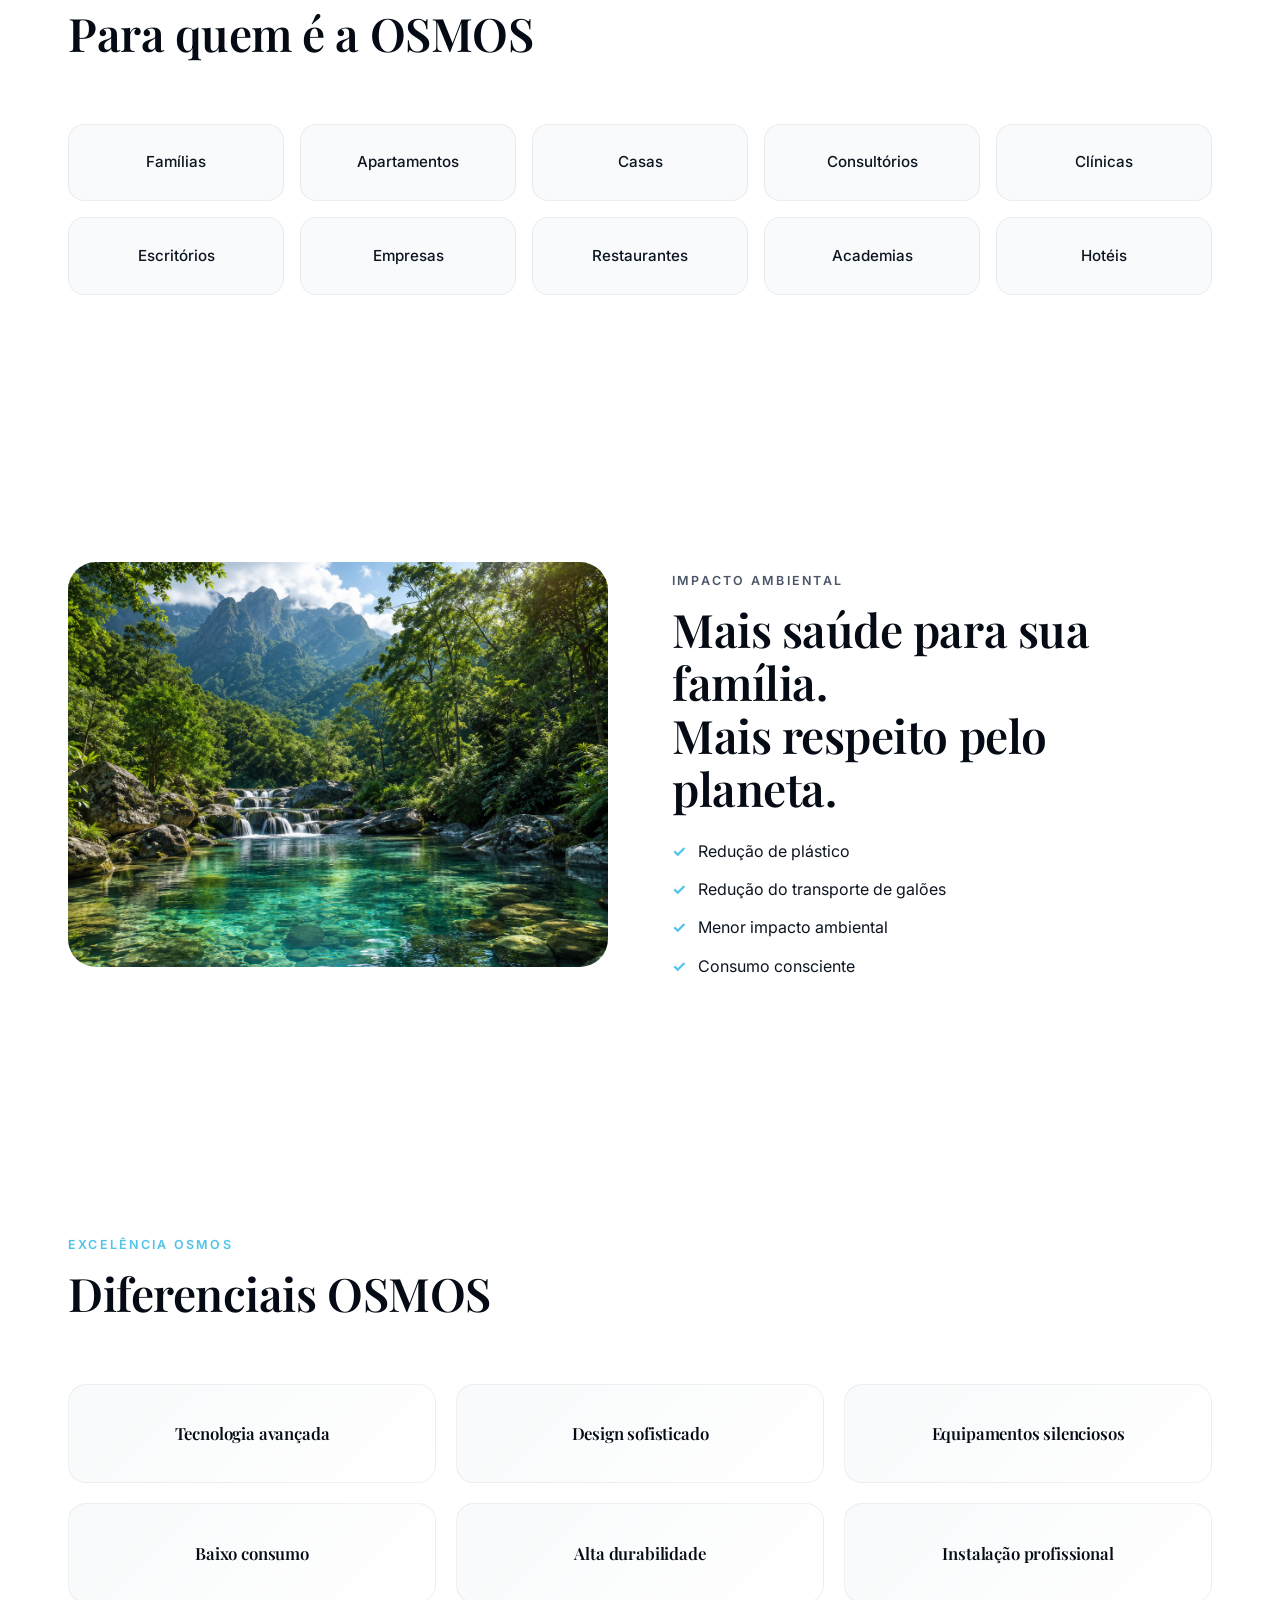
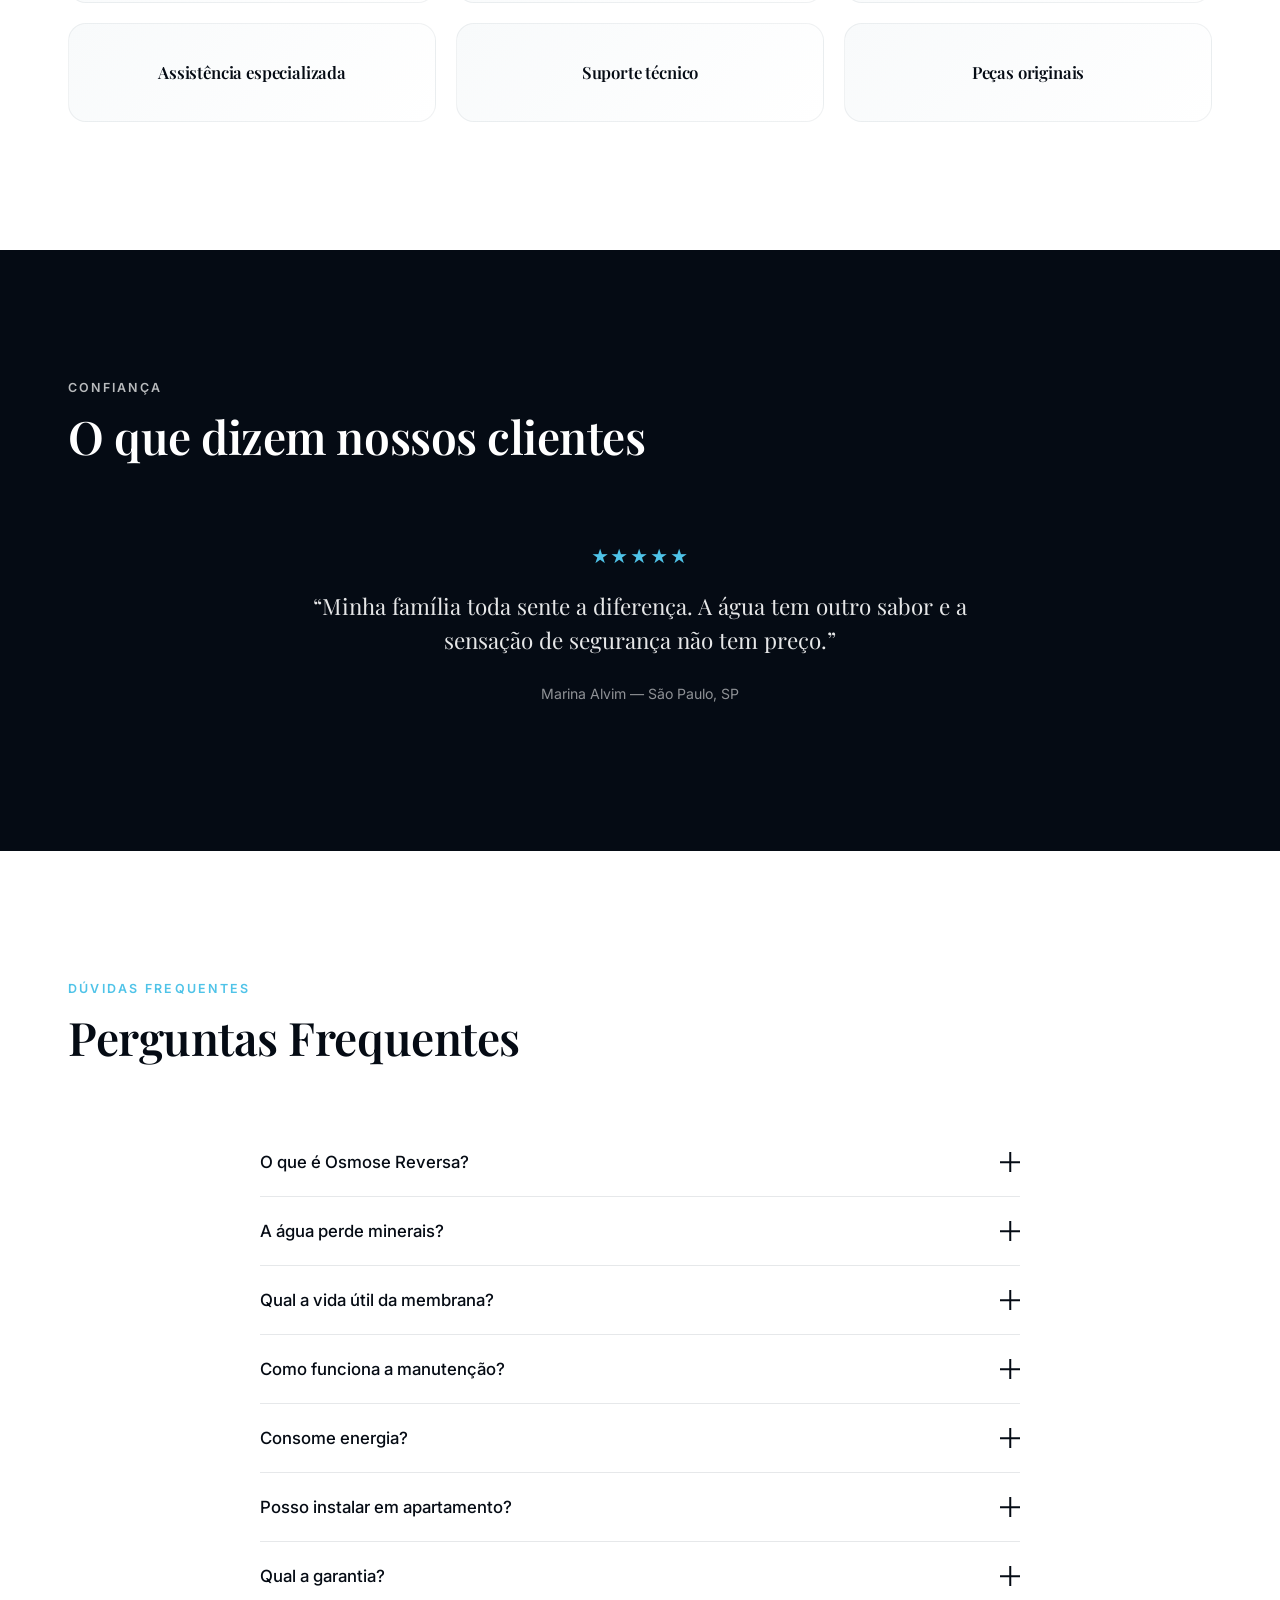
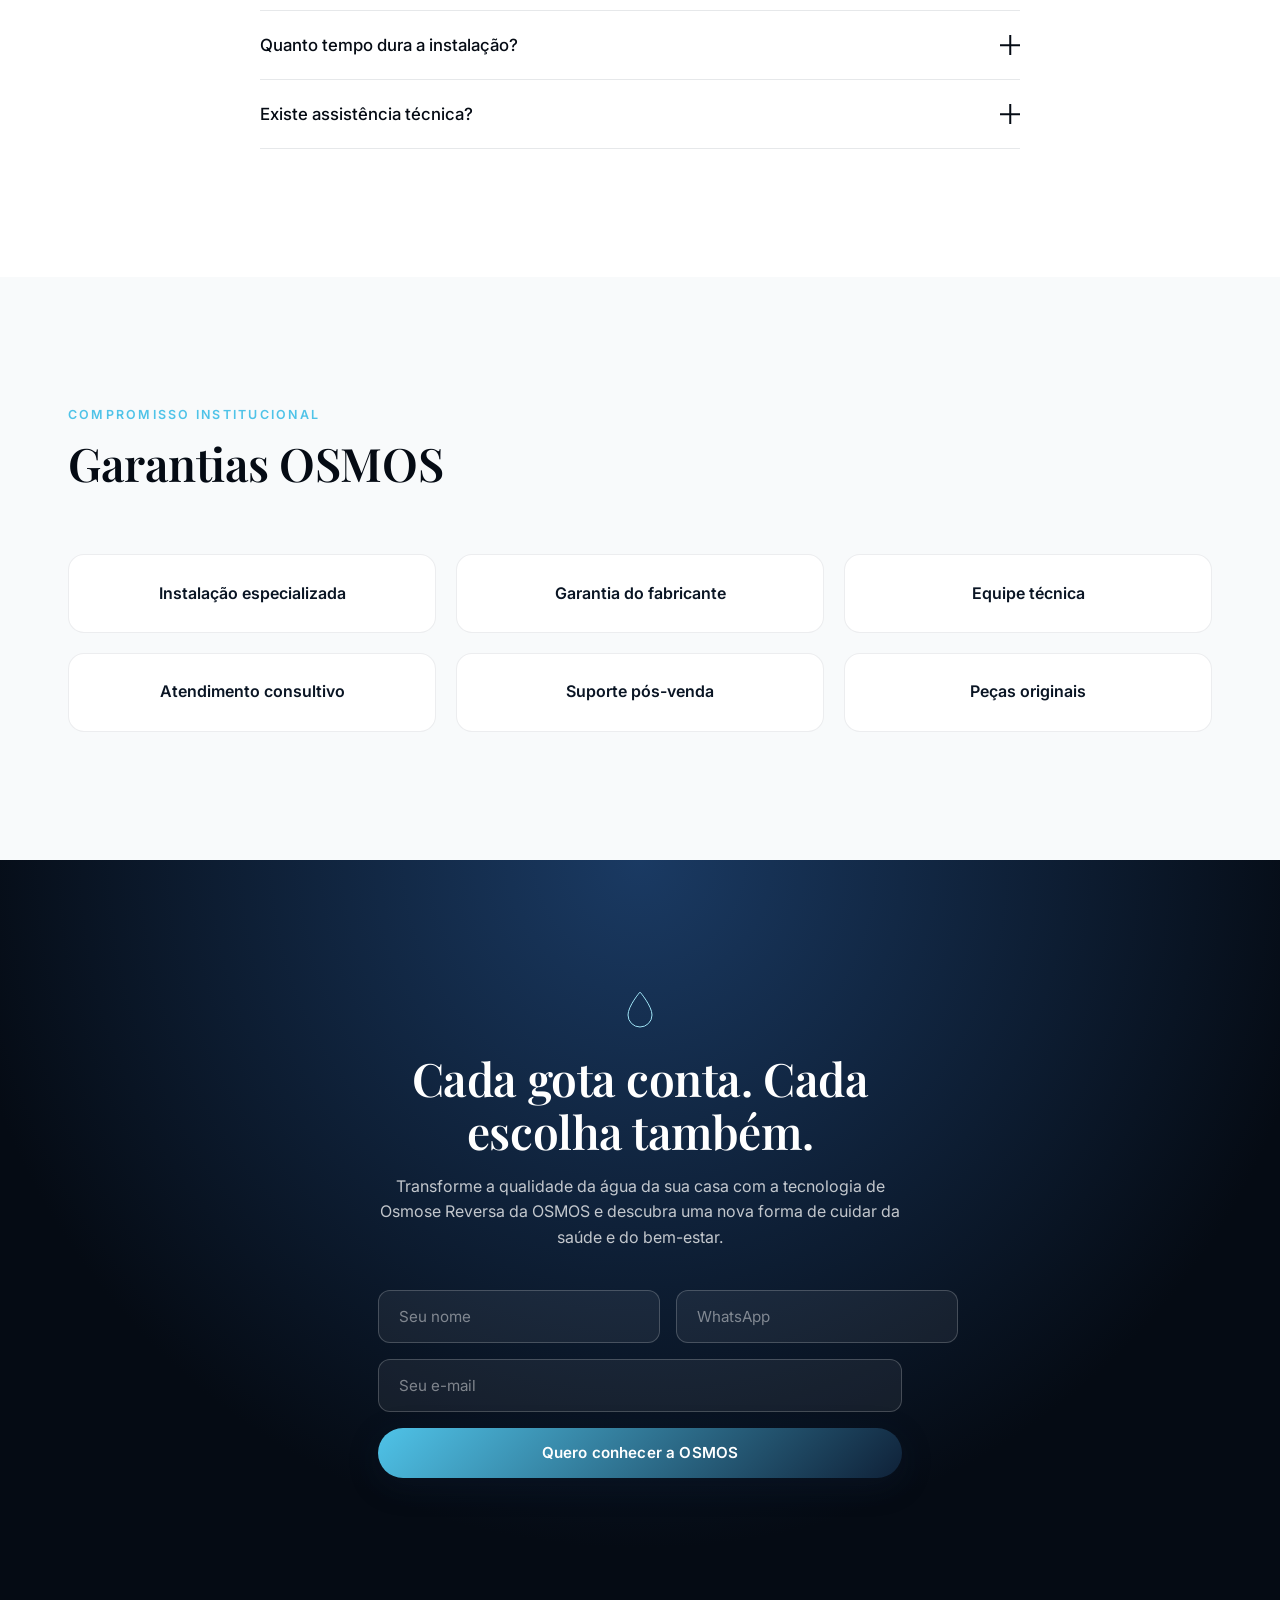
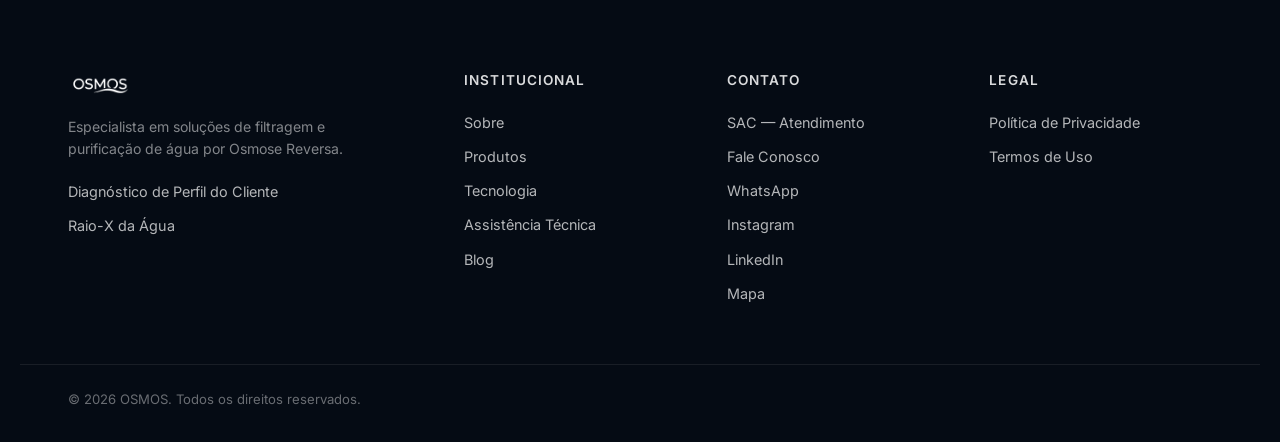
==== commit d0a738c6: "Adiciona página SAC (atendimento ao cliente) - Nova página sac.html seguindo o design system existen" ====
--- a/index.html
+++ b/index.html
@@ -76,6 +76,7 @@
         <li><a href="#para-quem">Para Quem É</a></li>
         <li><a href="/blog">Blog</a></li>
         <li><a href="#faq">FAQ</a></li>
+        <li><a href="sac.html">SAC</a></li>
       </ul>
     </nav>
 
@@ -95,6 +96,7 @@
       <li><a href="#para-quem">Para Quem É</a></li>
       <li><a href="/blog">Blog</a></li>
       <li><a href="#faq">FAQ</a></li>
+      <li><a href="sac.html">SAC</a></li>
       <li><a href="#contato" class="btn btn-primary">Solicitar Consultoria</a></li>
     </ul>
   </div>
@@ -660,6 +662,7 @@
     <div class="footer-col">
       <h4>Contato</h4>
       <ul>
+        <li><a href="sac.html">SAC — Atendimento</a></li>
         <li><a href="#contato">Fale Conosco</a></li>
         <li><a href="https://wa.me/5500000000000" target="_blank" rel="noopener">WhatsApp</a></li>
         <li><a href="https://instagram.com/osmos" target="_blank" rel="noopener">Instagram</a></li>
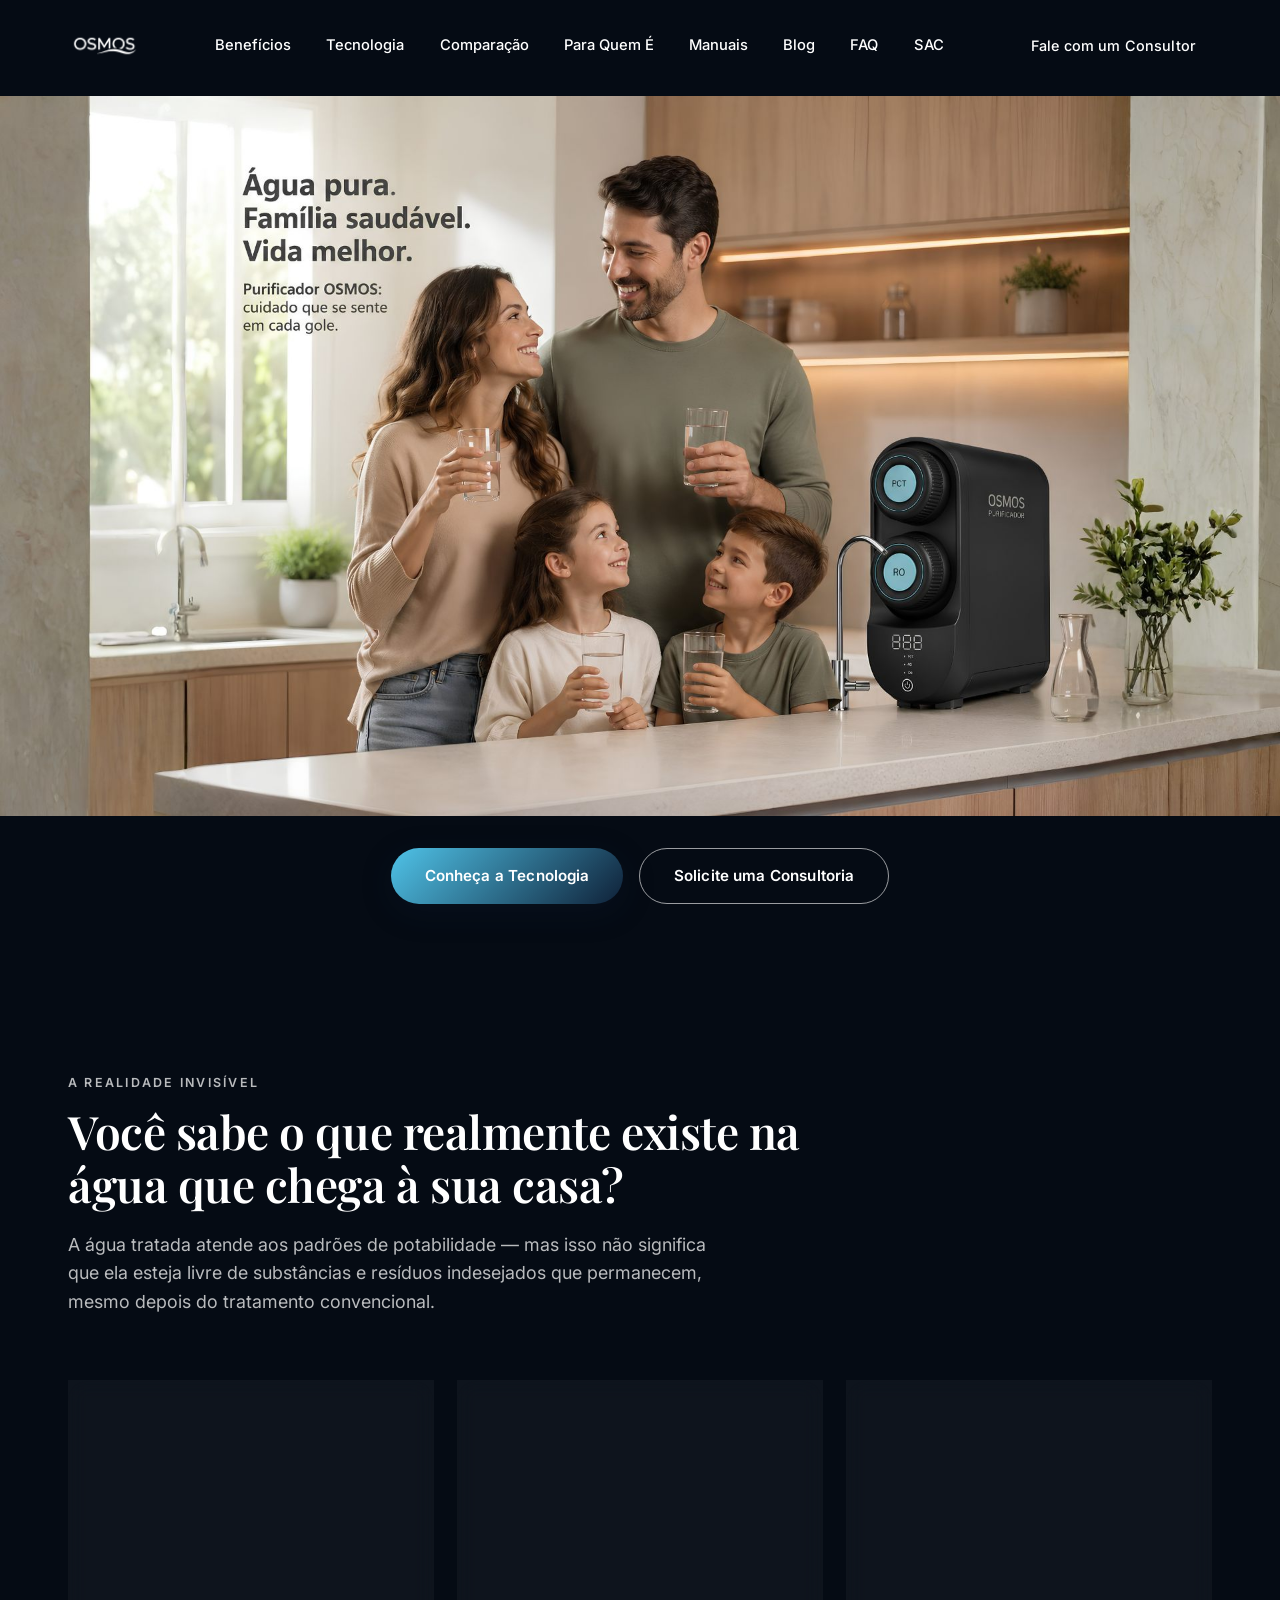
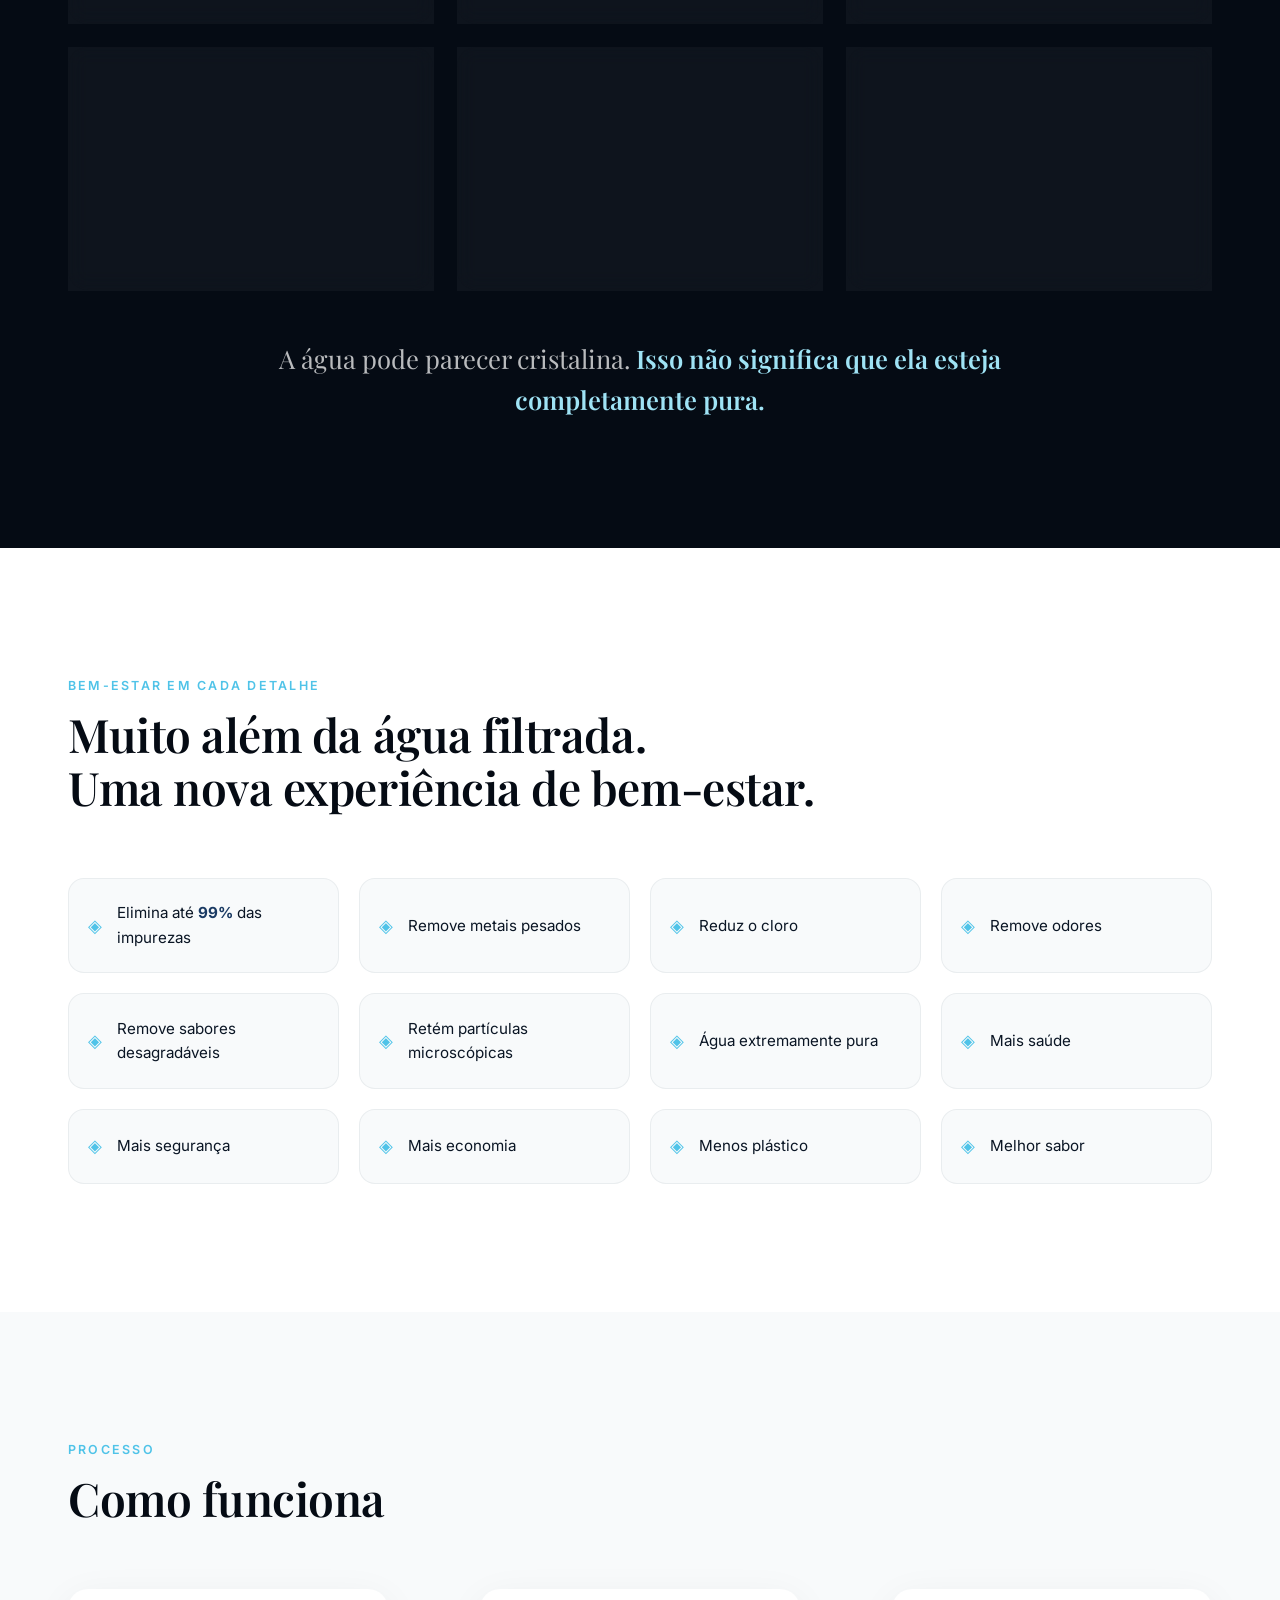
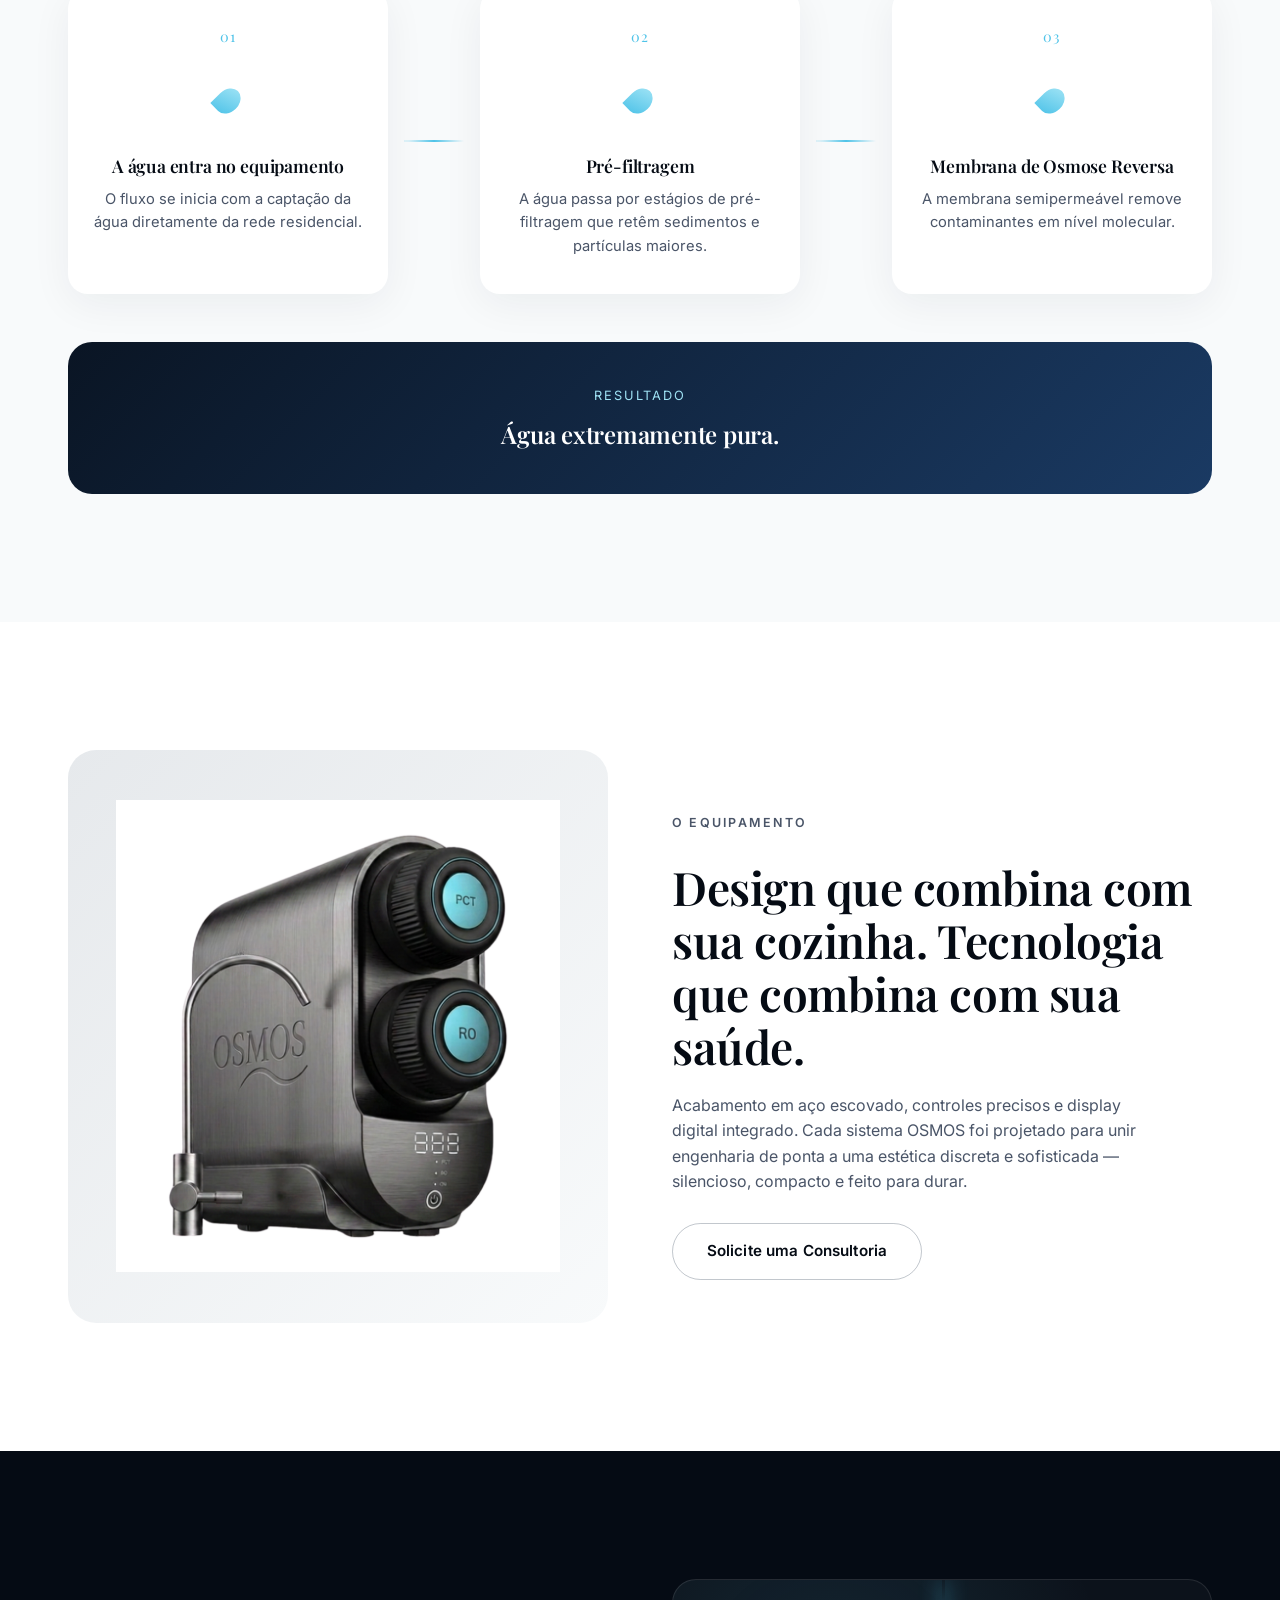
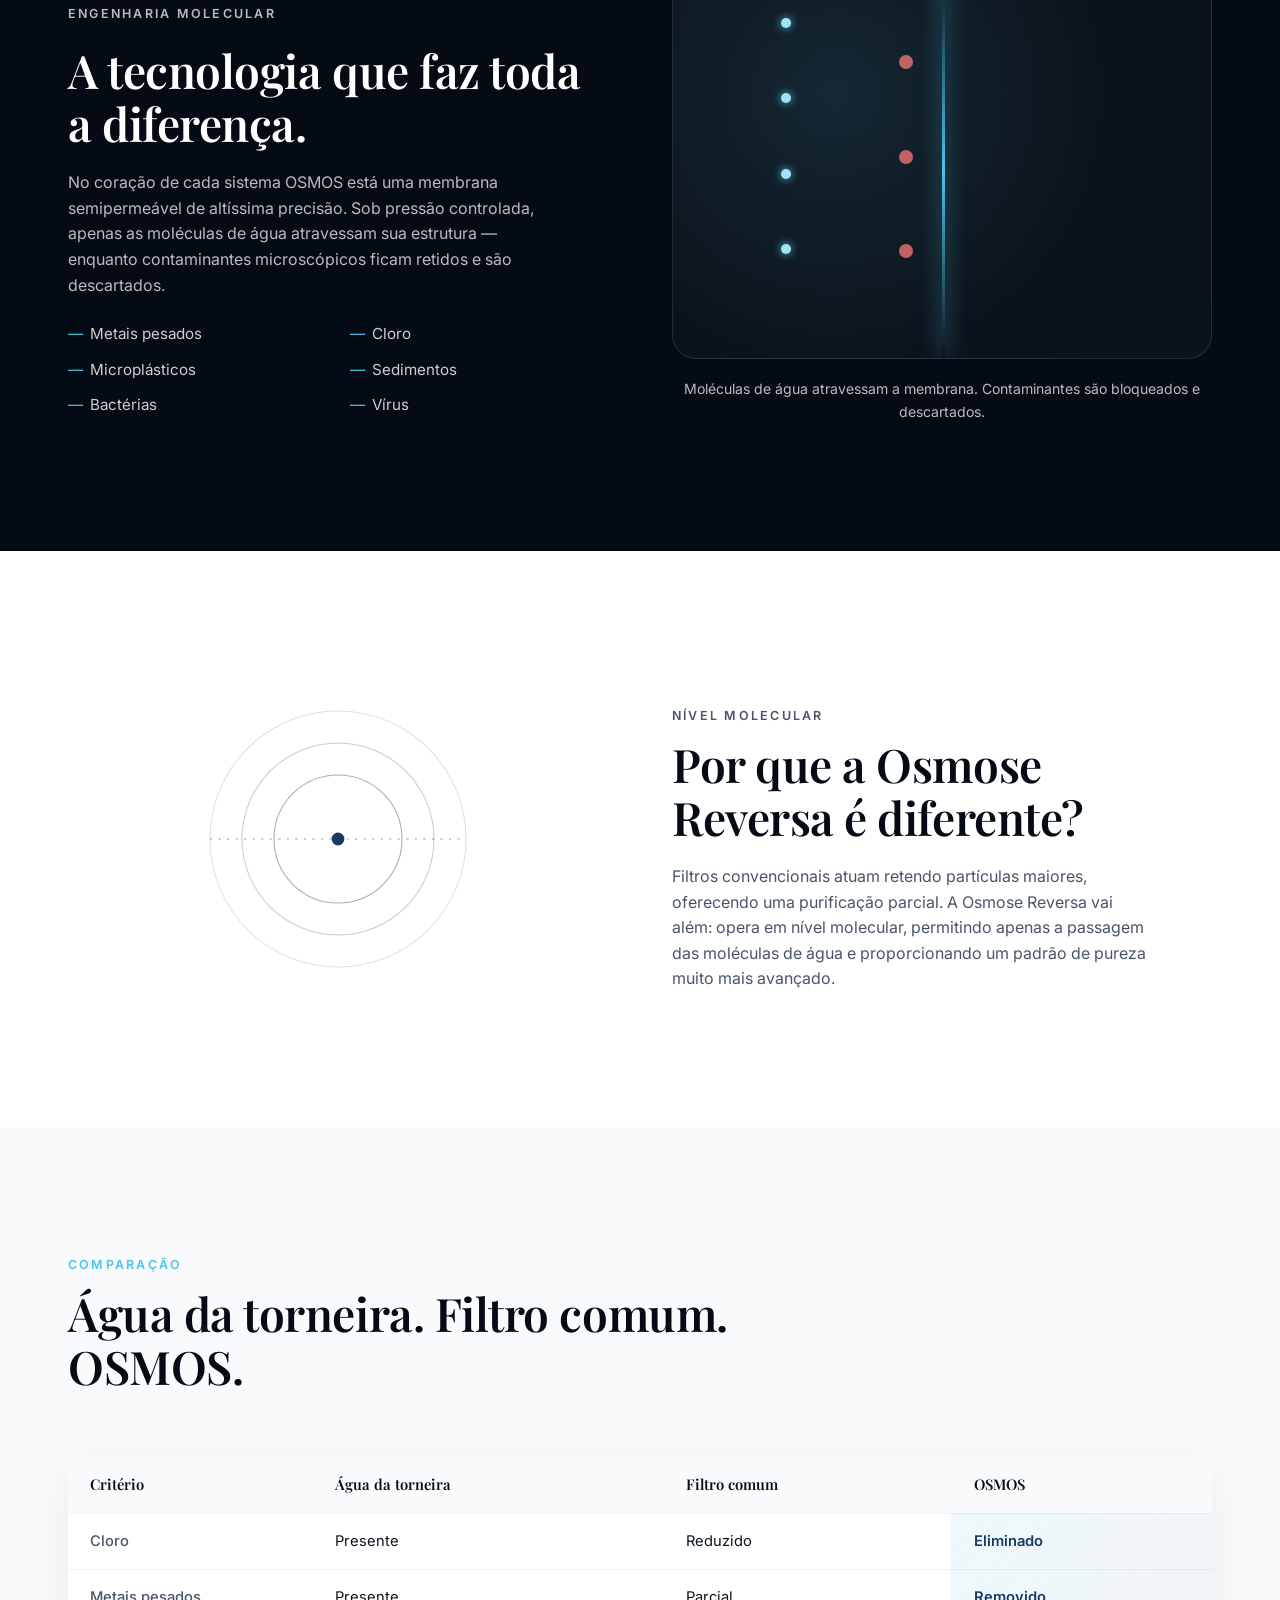
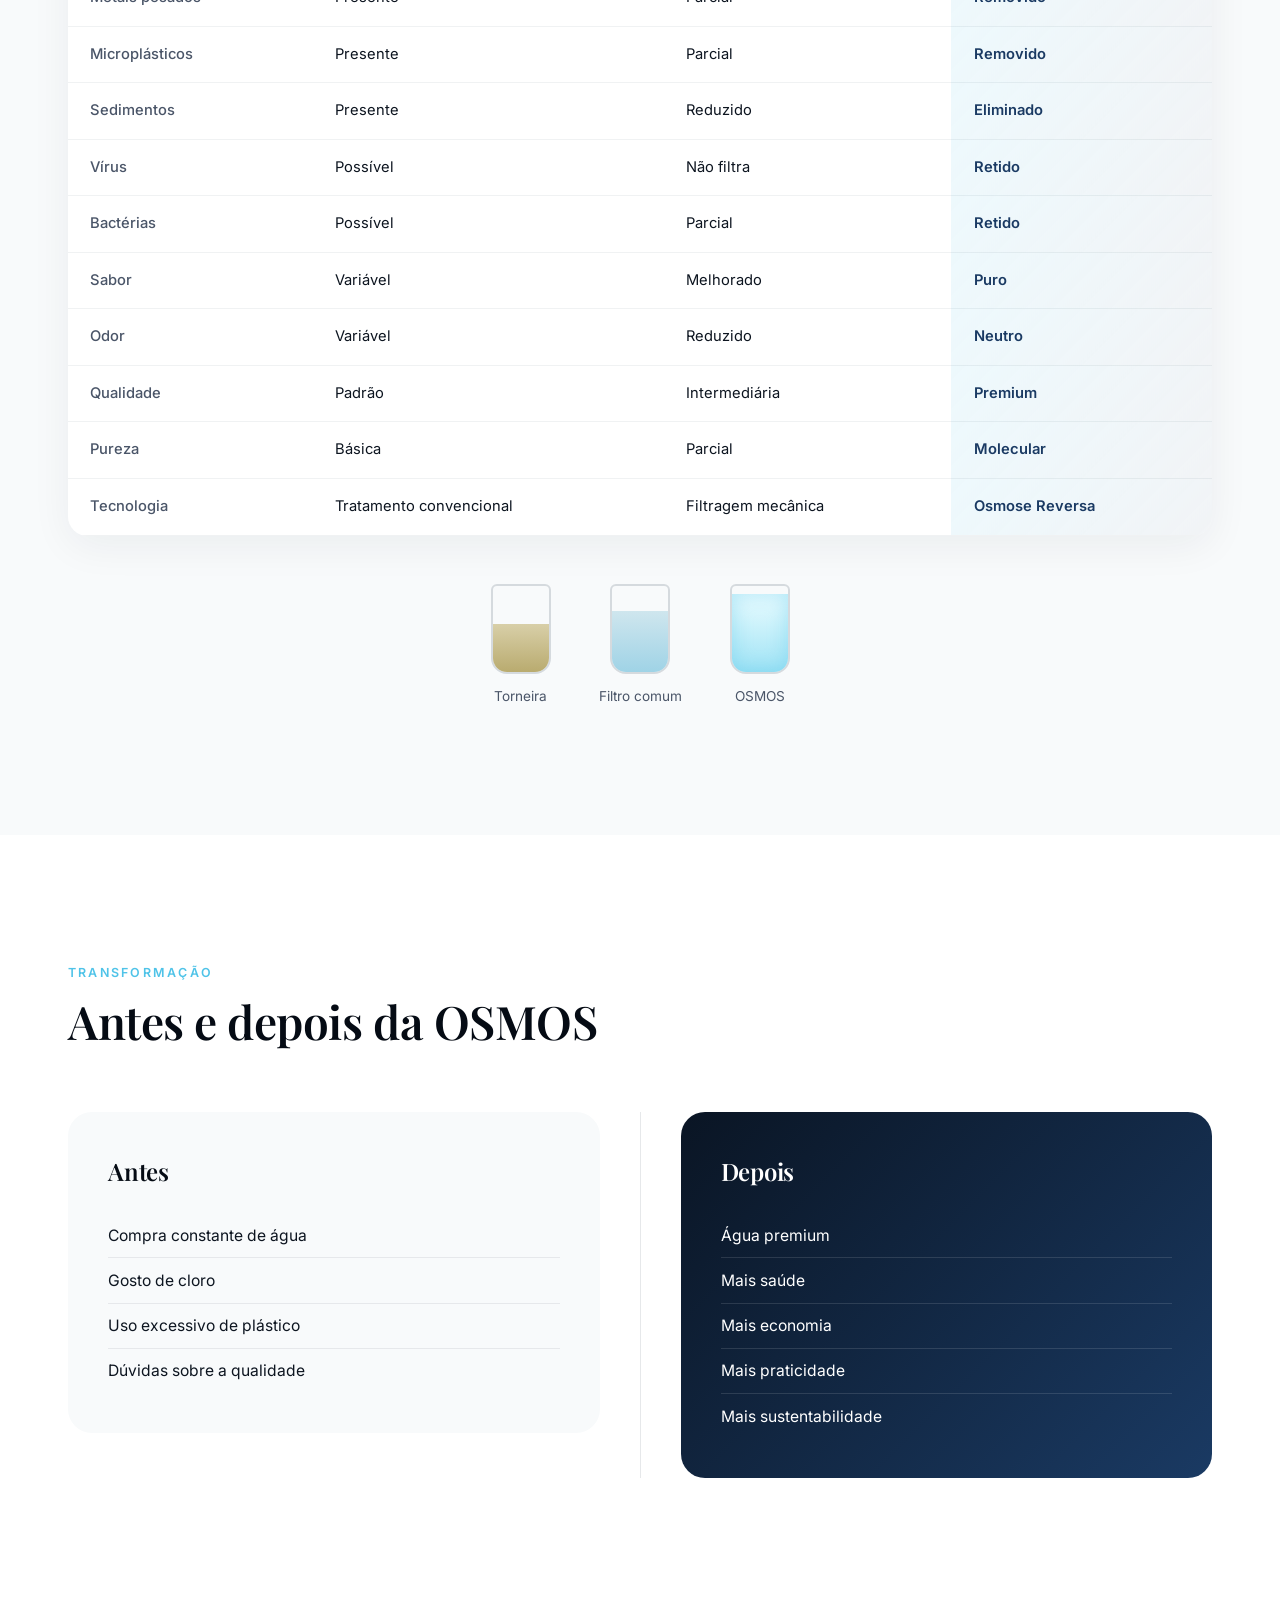
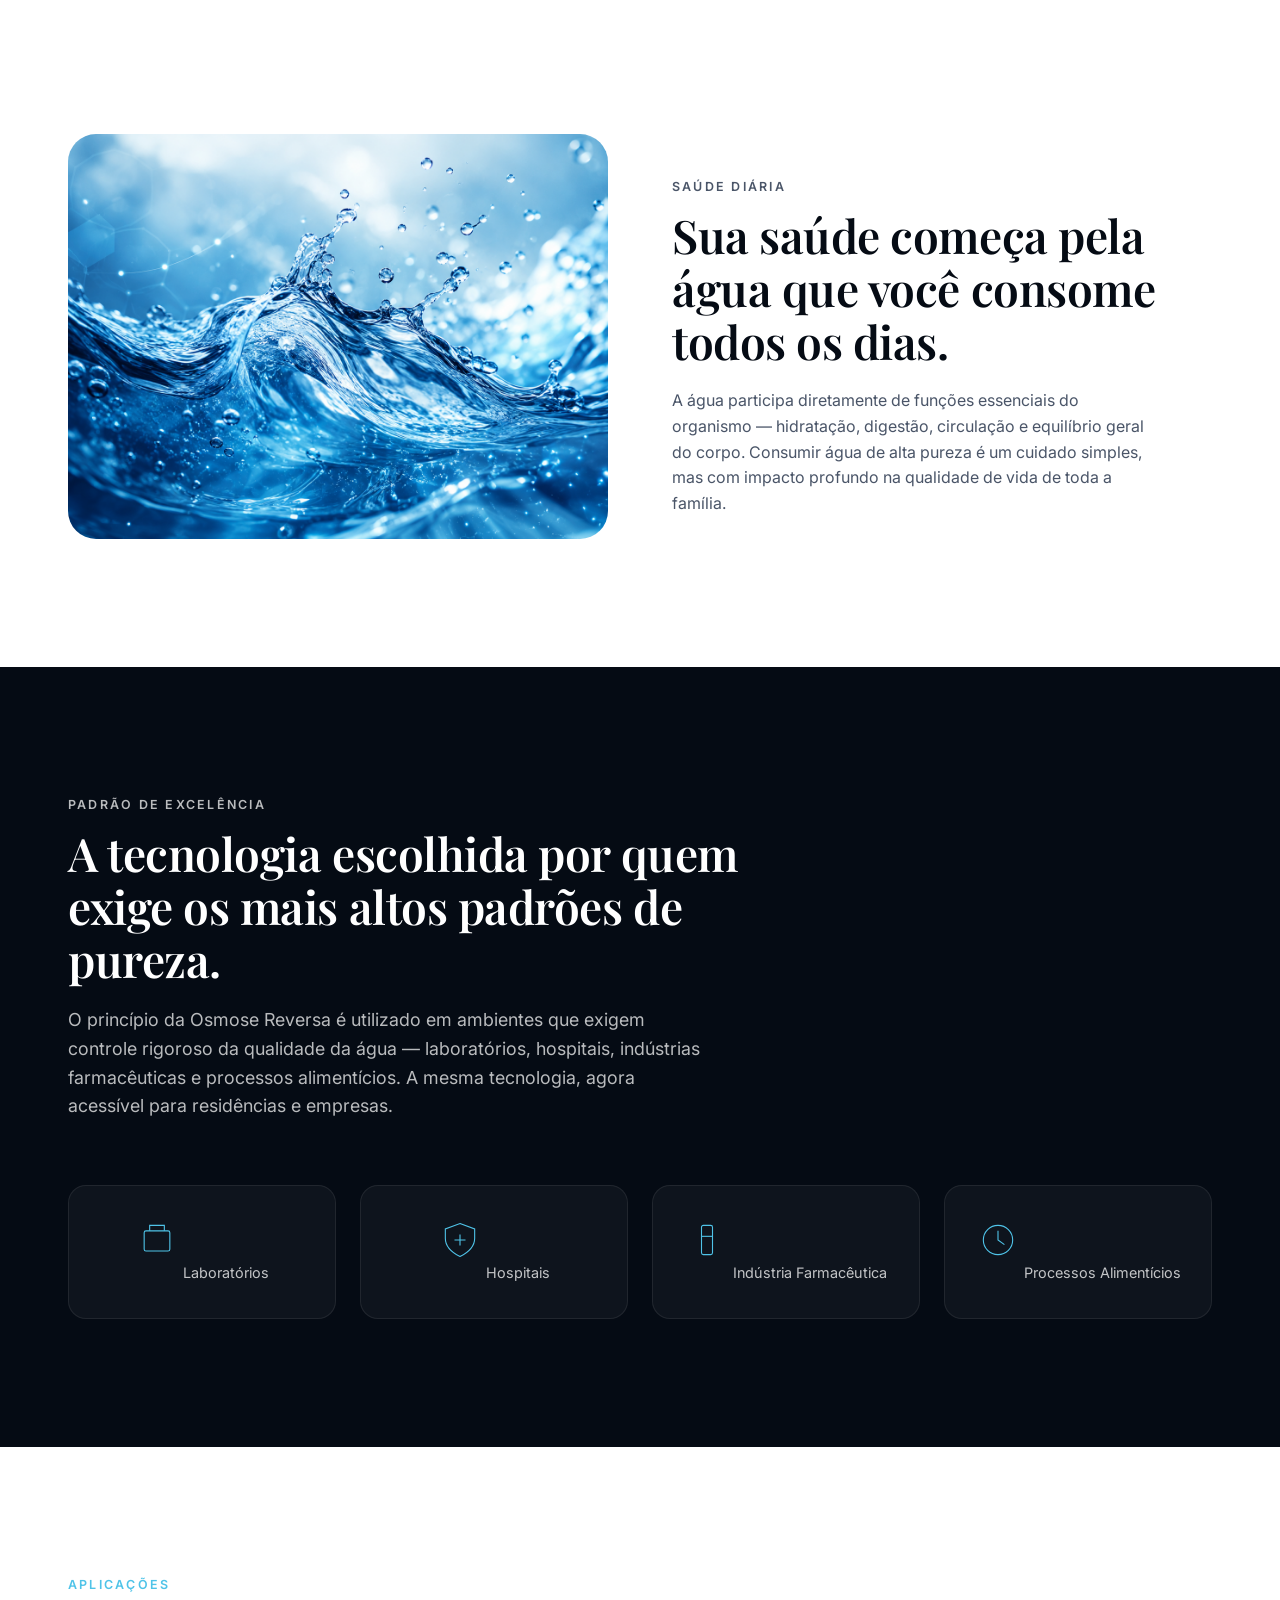
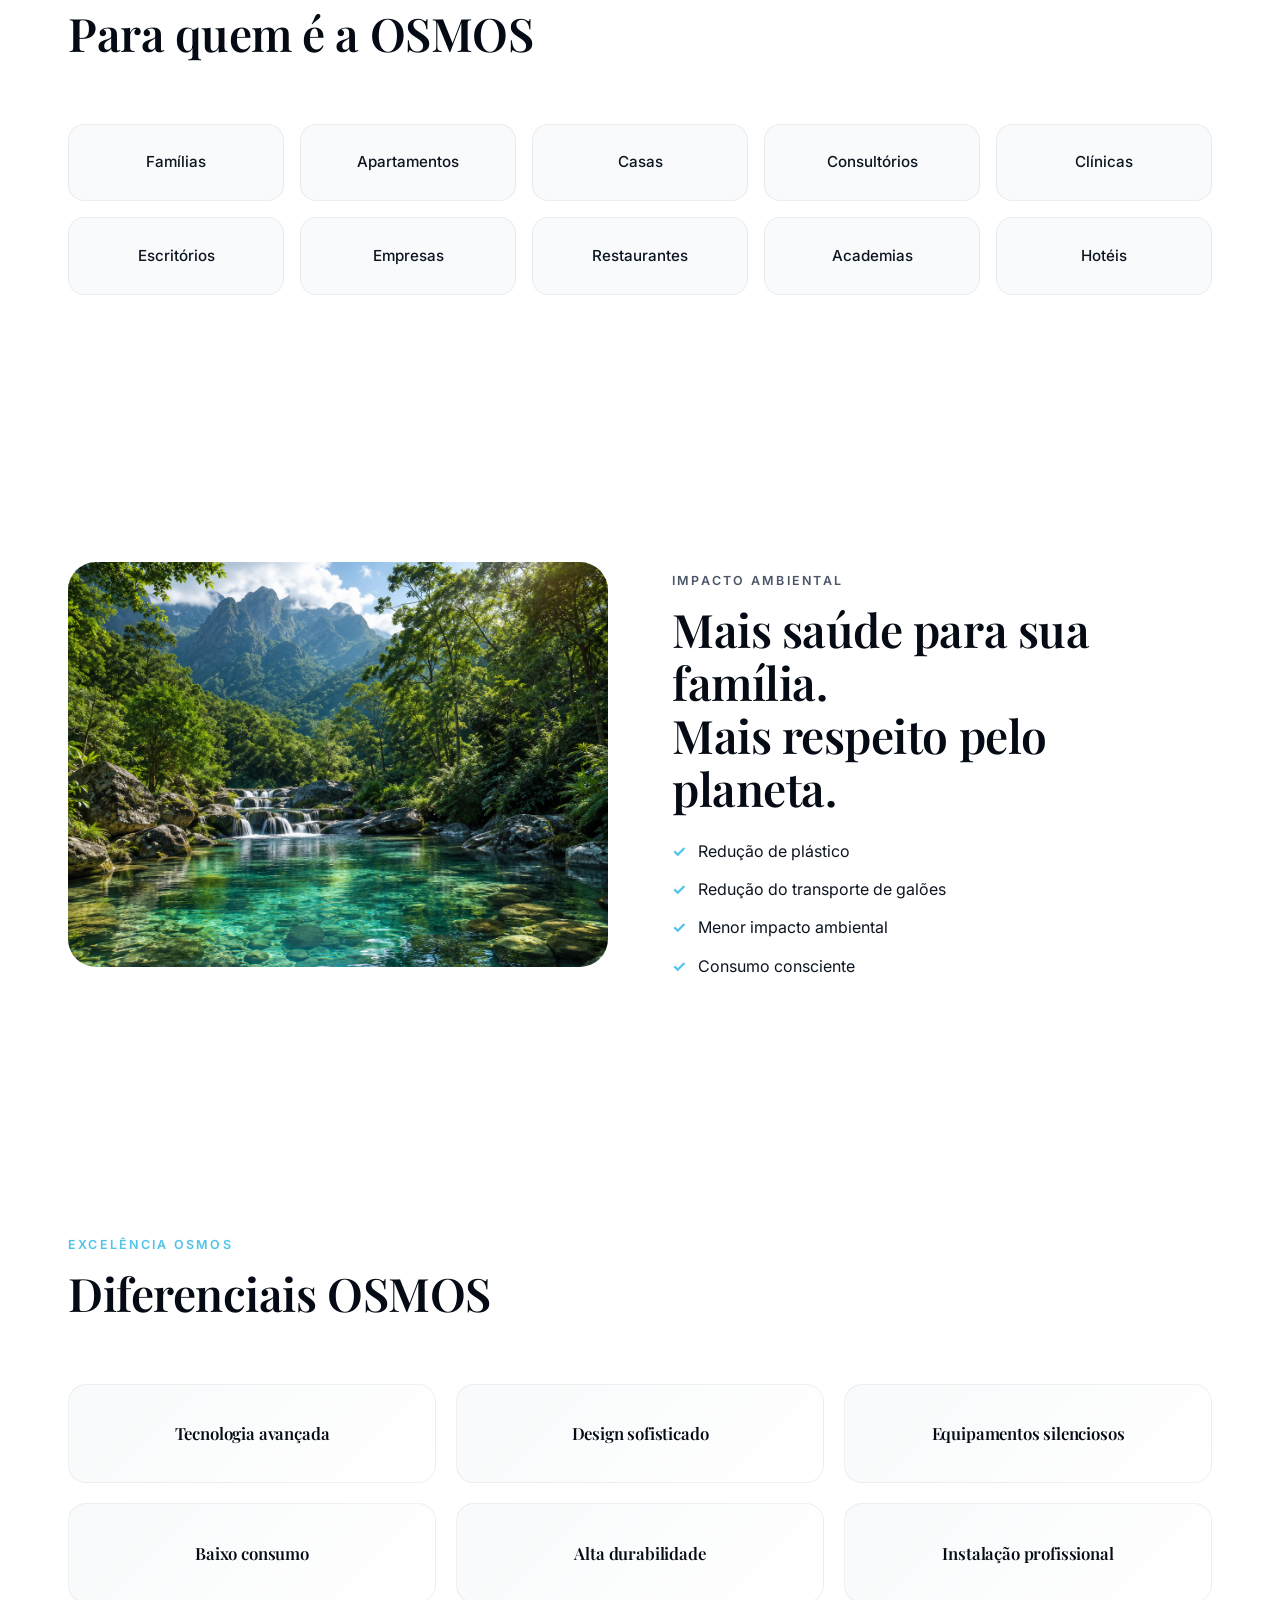
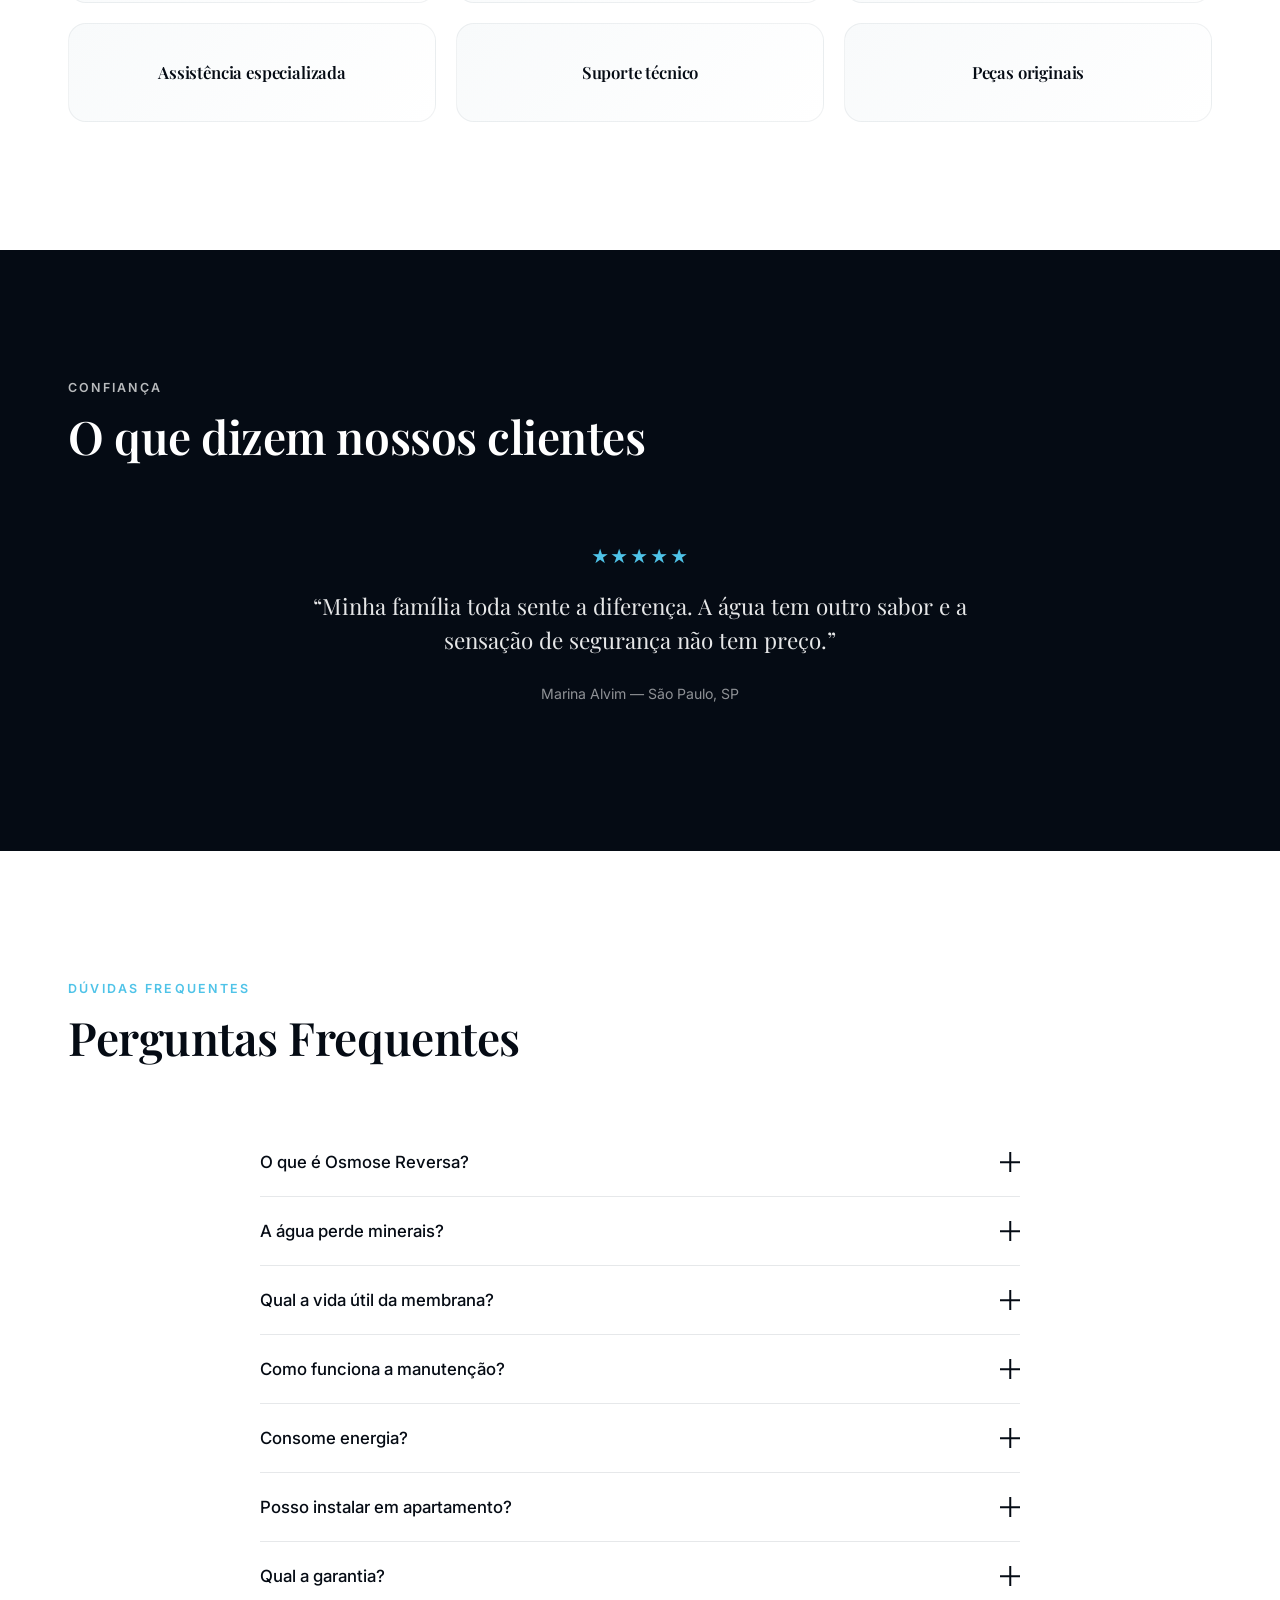
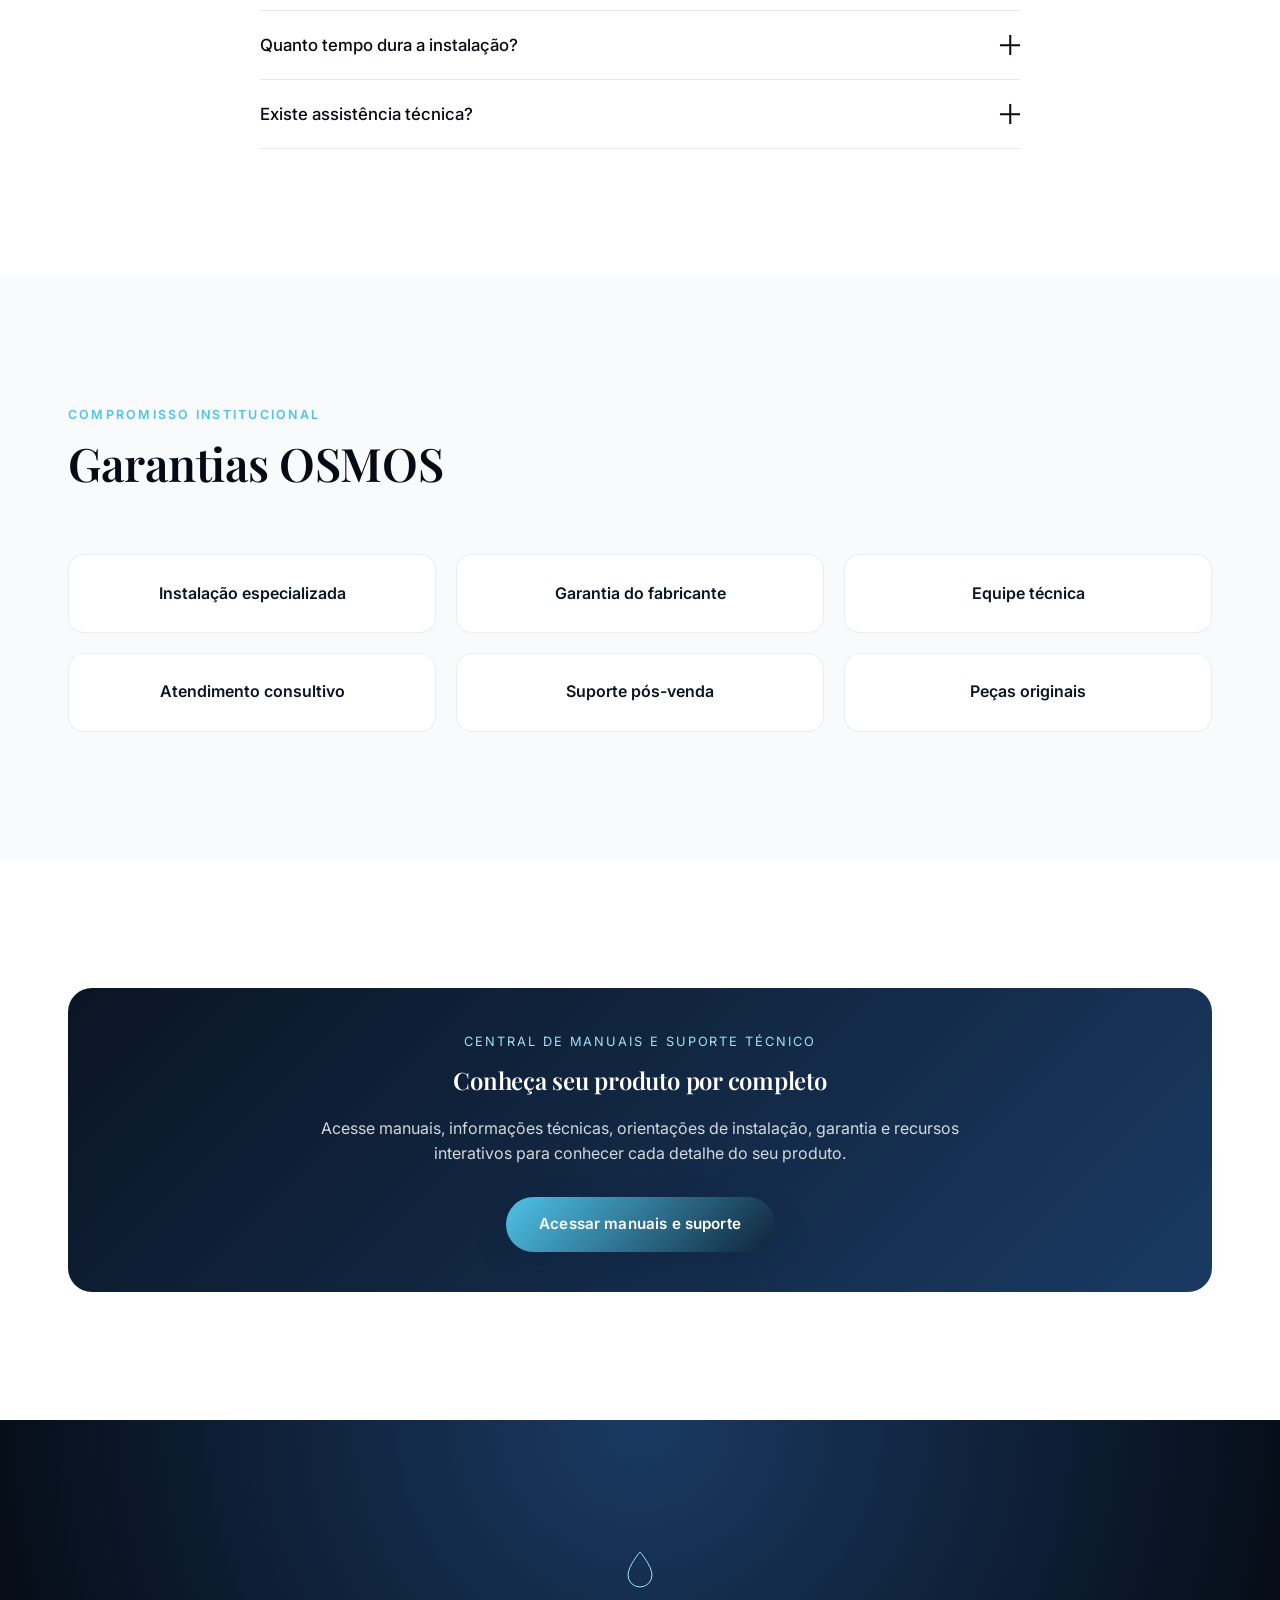
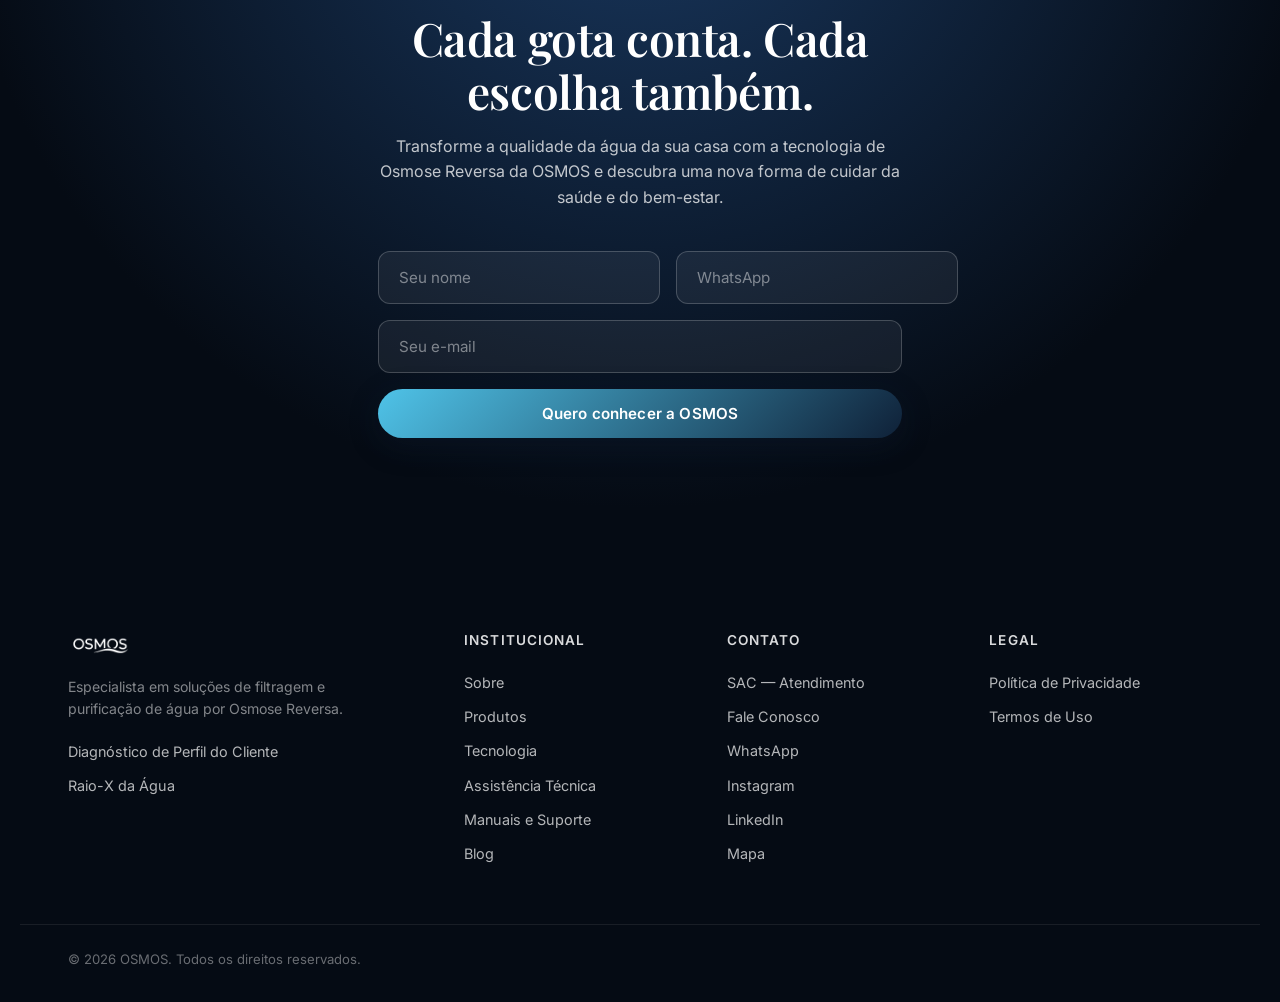
==== commit ab842ab1: "Adiciona Central de Manuais e Suporte Tecnico (/manuais) - Paginas SSR: /manuais (busca + filtros + " ====
--- a/index.html
+++ b/index.html
@@ -74,6 +74,7 @@
         <li><a href="#tecnologia">Tecnologia</a></li>
         <li><a href="#comparacao">Comparação</a></li>
         <li><a href="#para-quem">Para Quem É</a></li>
+        <li><a href="/manuais">Manuais</a></li>
         <li><a href="/blog">Blog</a></li>
         <li><a href="#faq">FAQ</a></li>
         <li><a href="sac.html">SAC</a></li>
@@ -94,6 +95,7 @@
       <li><a href="#tecnologia">Tecnologia</a></li>
       <li><a href="#comparacao">Comparação</a></li>
       <li><a href="#para-quem">Para Quem É</a></li>
+      <li><a href="/manuais">Manuais e Suporte</a></li>
       <li><a href="/blog">Blog</a></li>
       <li><a href="#faq">FAQ</a></li>
       <li><a href="sac.html">SAC</a></li>
@@ -613,6 +615,18 @@
     </div>
   </section>
 
+  <!-- CENTRAL DE MANUAIS E SUPORTE TÉCNICO -->
+  <section class="section" id="manuais-cta">
+    <div class="container">
+      <div class="result-banner" style="text-align:center;">
+        <span>Central de Manuais e Suporte Técnico</span>
+        <h3>Conheça seu produto por completo</h3>
+        <p style="color:rgba(255,255,255,0.82); max-width:640px; margin:1rem auto 1.9rem;">Acesse manuais, informações técnicas, orientações de instalação, garantia e recursos interativos para conhecer cada detalhe do seu produto.</p>
+        <a href="/manuais" class="btn btn-primary">Acessar manuais e suporte</a>
+      </div>
+    </div>
+  </section>
+
   <!-- FECHAMENTO CINEMATOGRÁFICO / CONTATO -->
   <section class="cinematic-close" id="contato">
     <div class="container cinematic-content">
@@ -655,6 +669,7 @@
         <li><a href="#beneficios">Produtos</a></li>
         <li><a href="#tecnologia">Tecnologia</a></li>
         <li><a href="#garantias">Assistência Técnica</a></li>
+        <li><a href="/manuais">Manuais e Suporte</a></li>
         <li><a href="/blog">Blog</a></li>
       </ul>
     </nav>
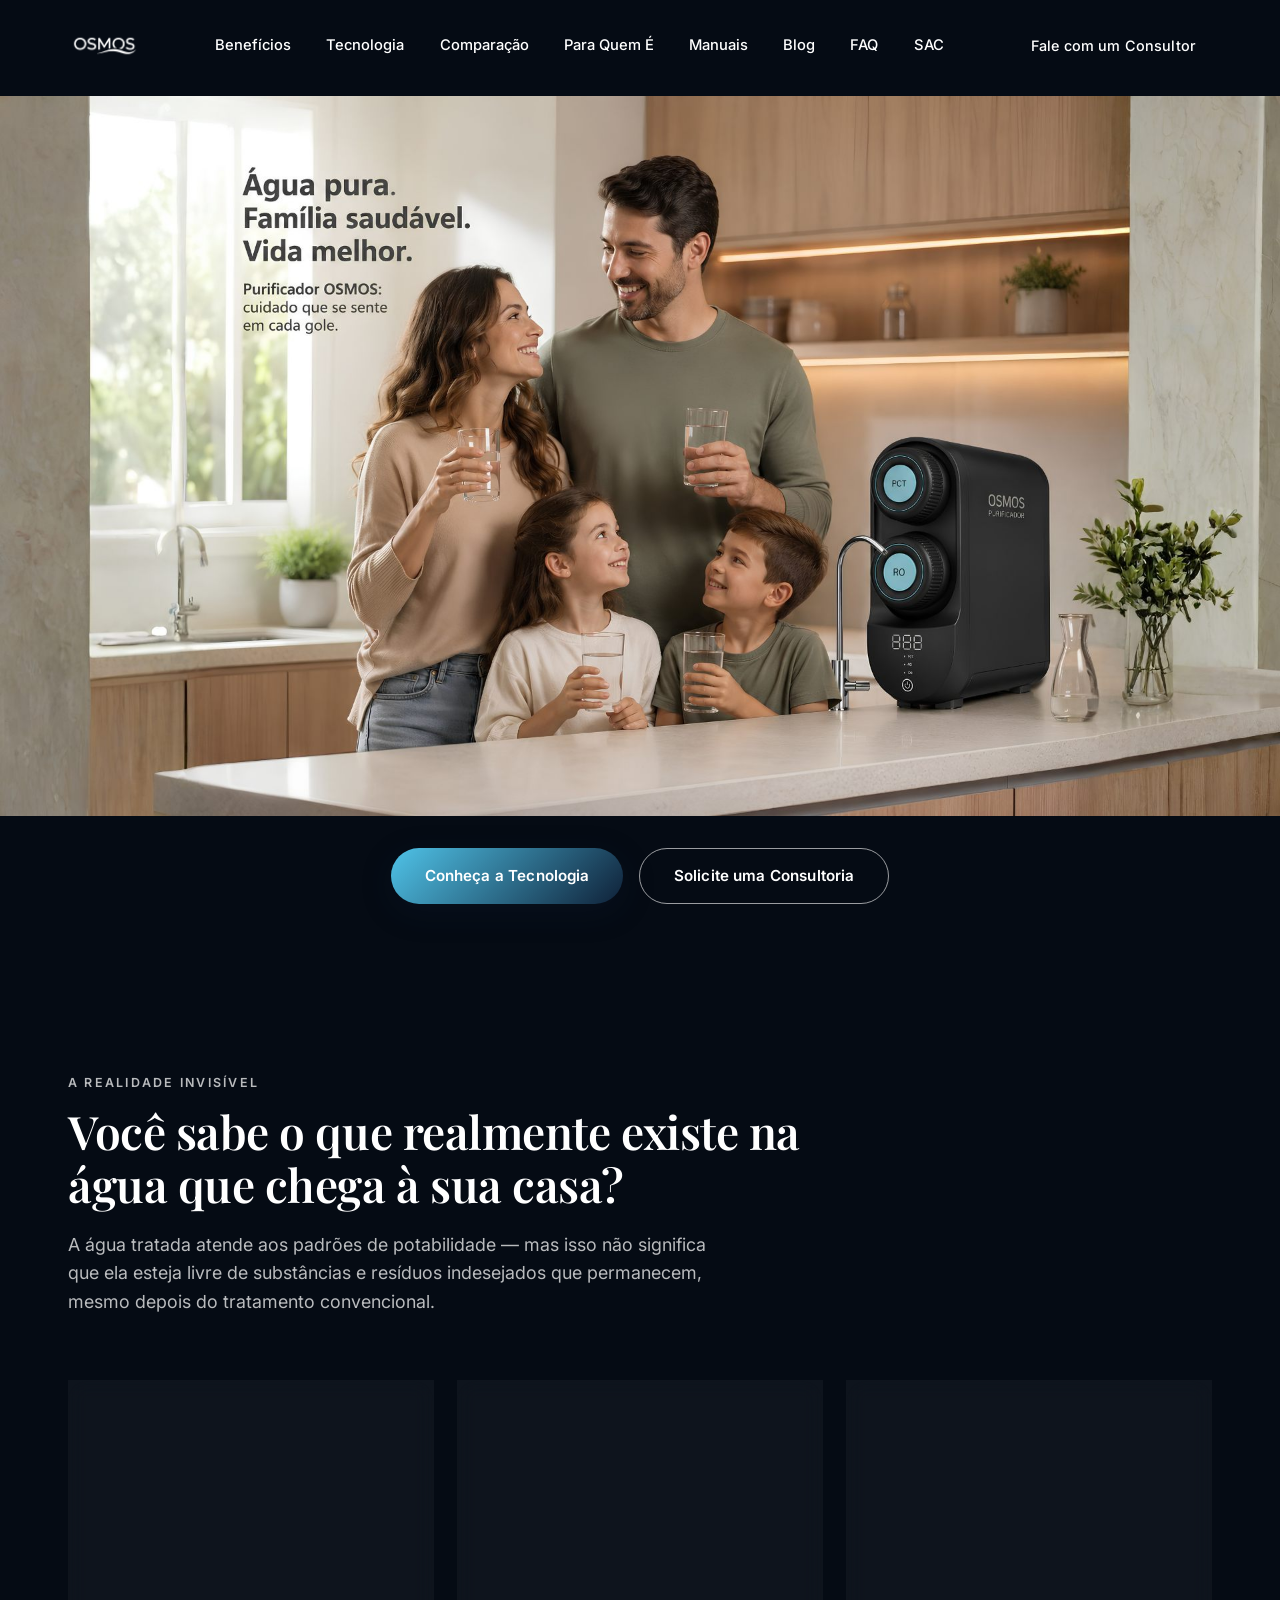
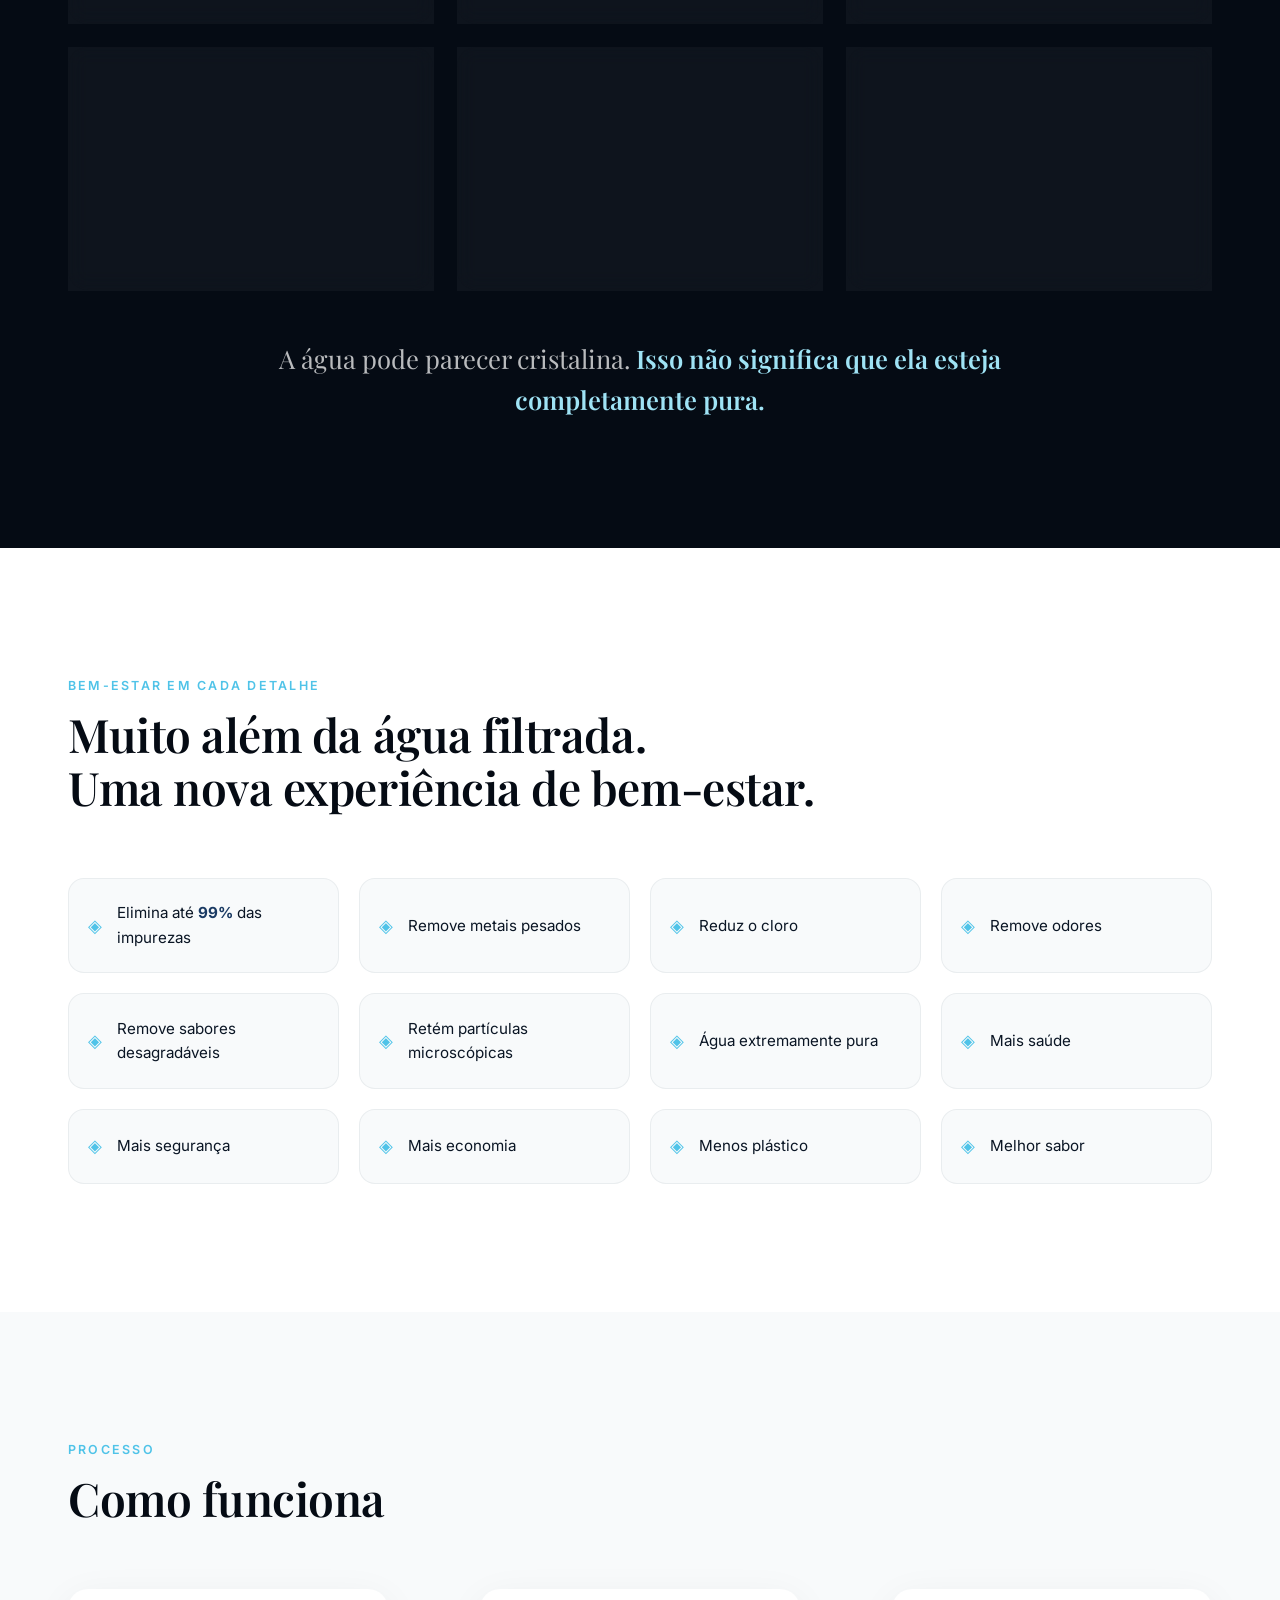
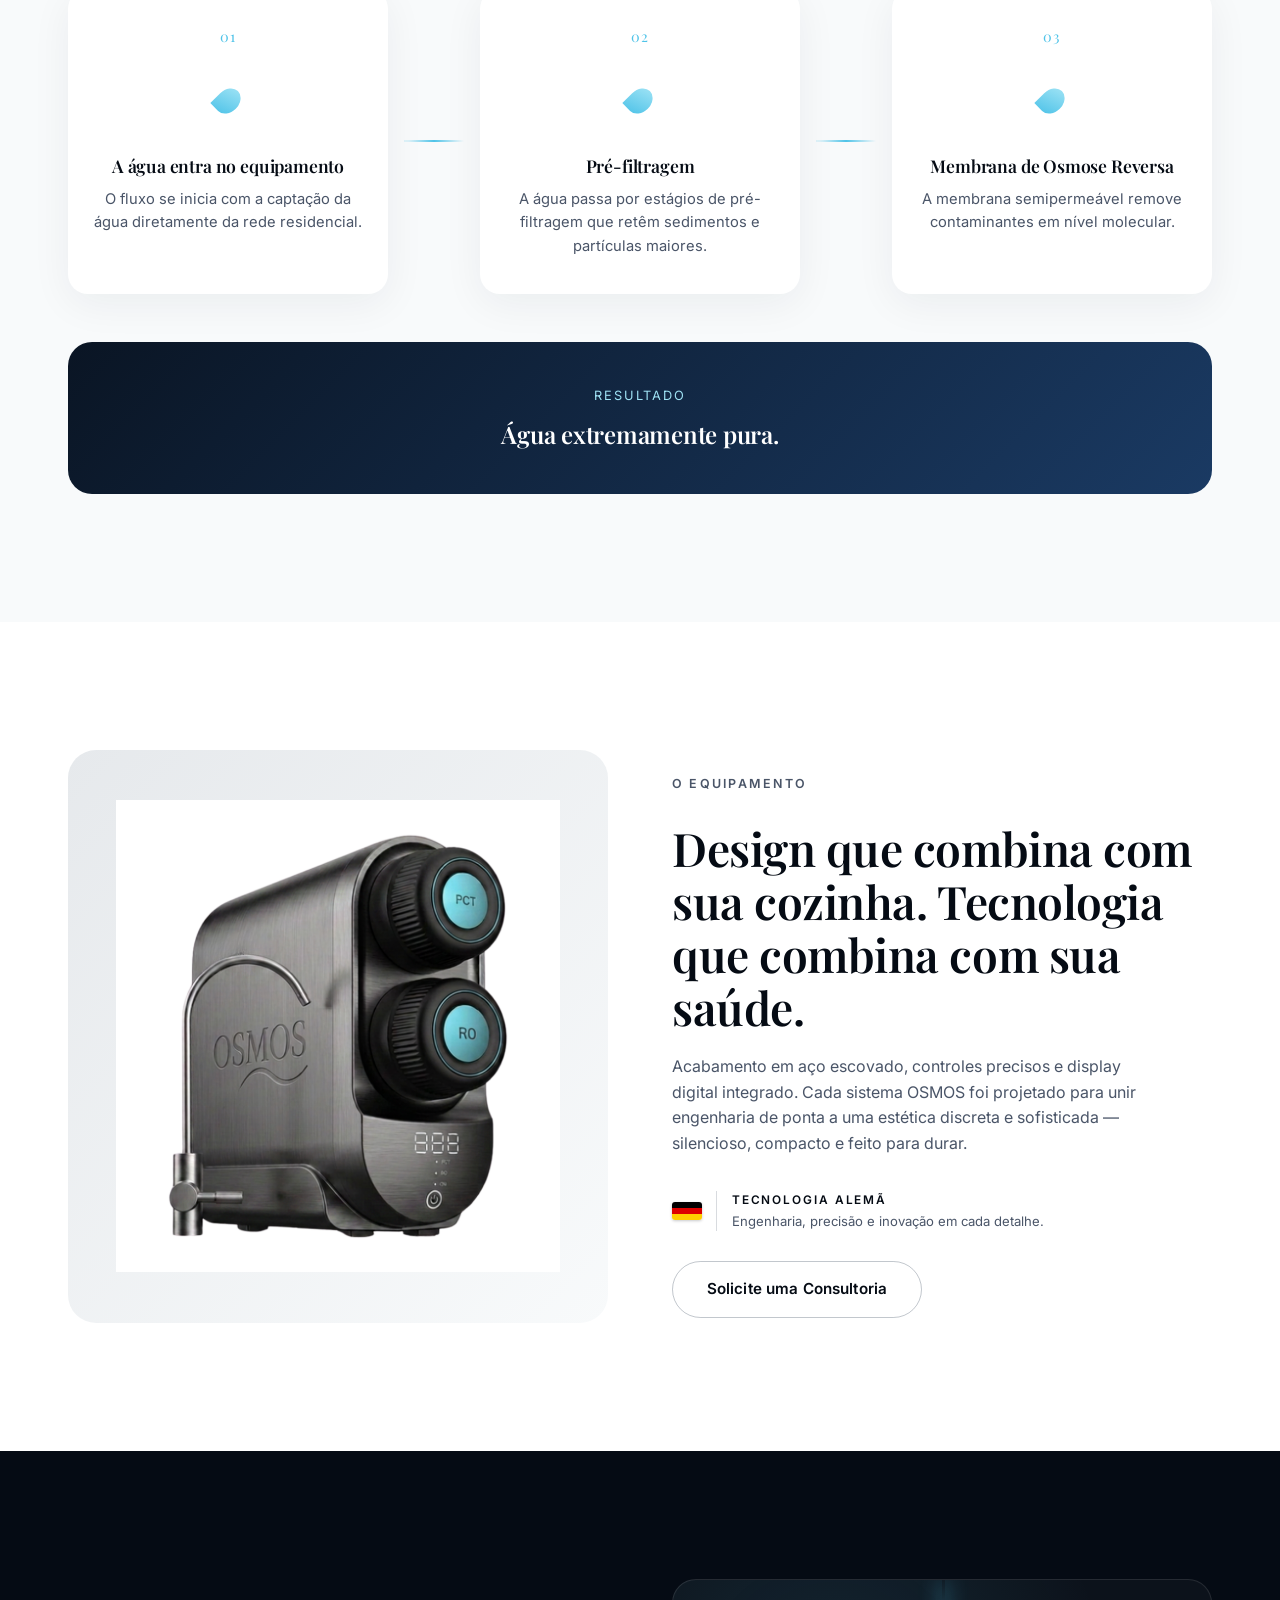
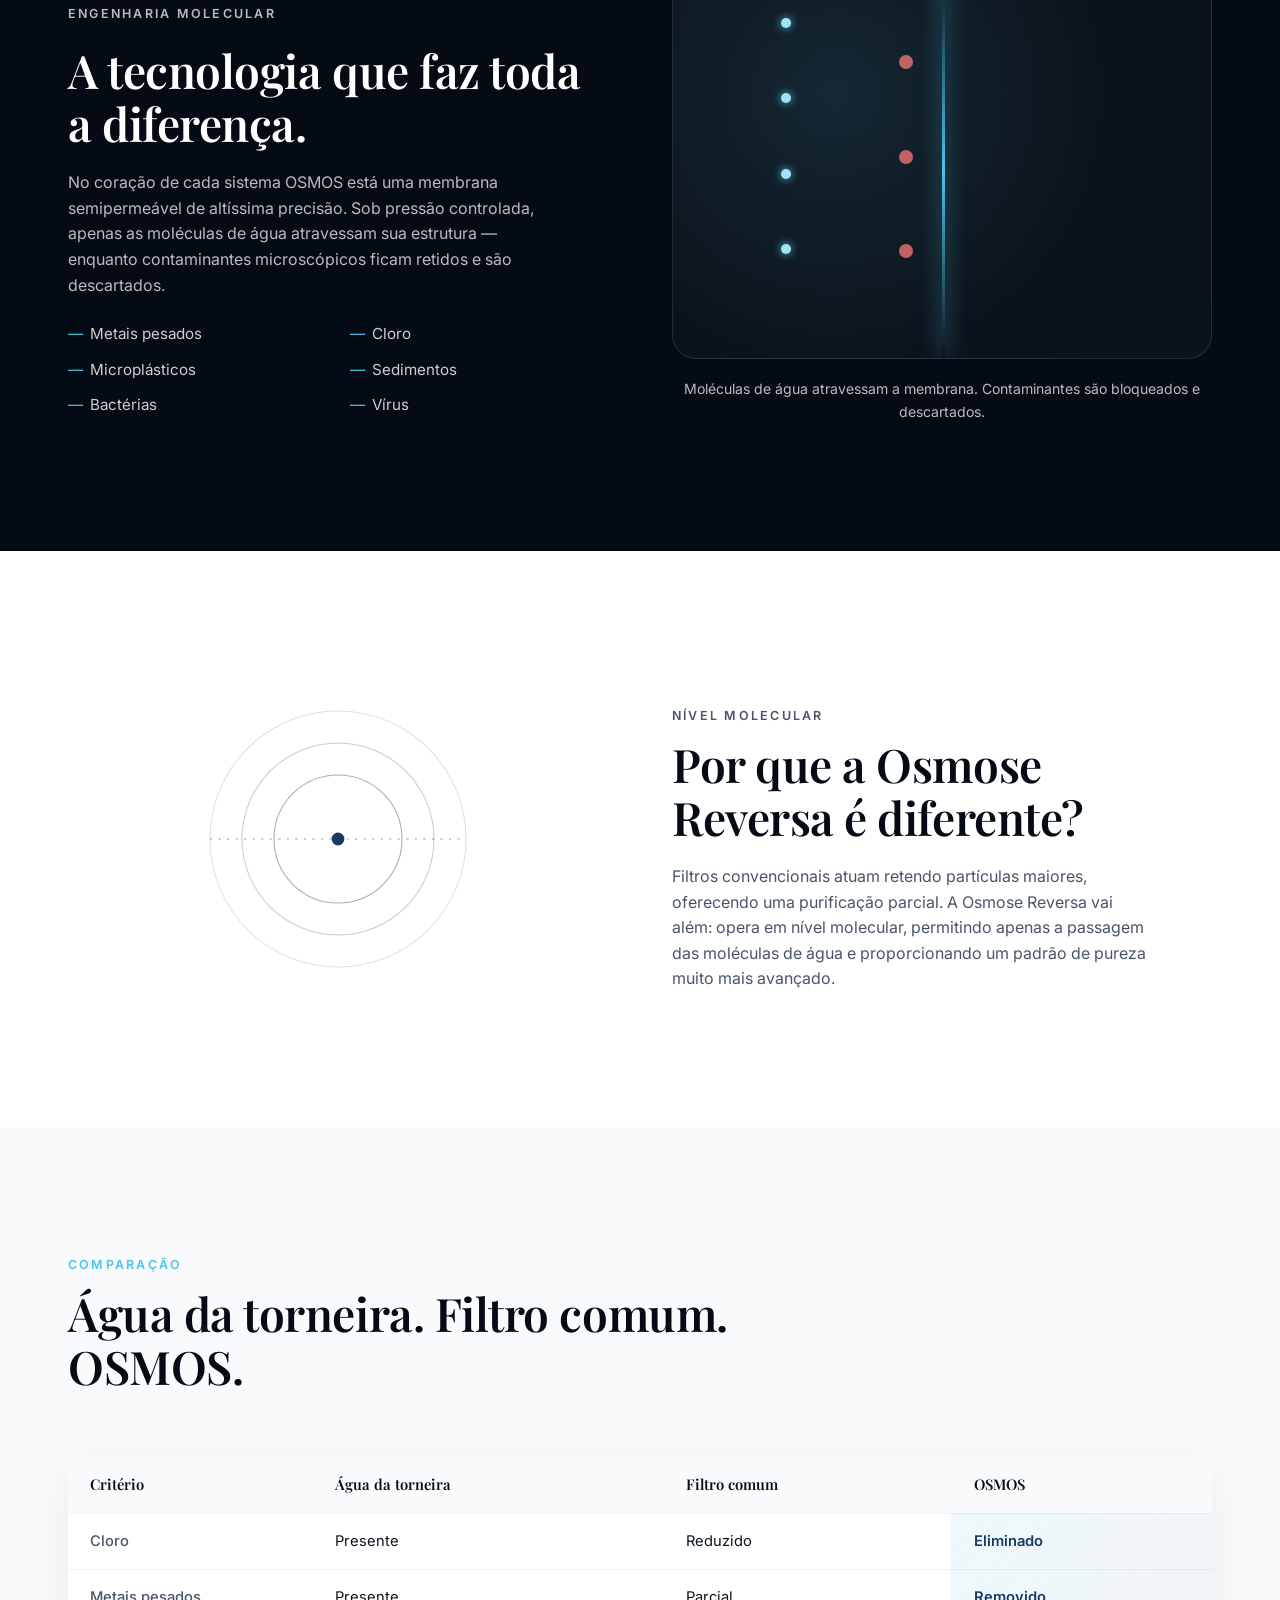
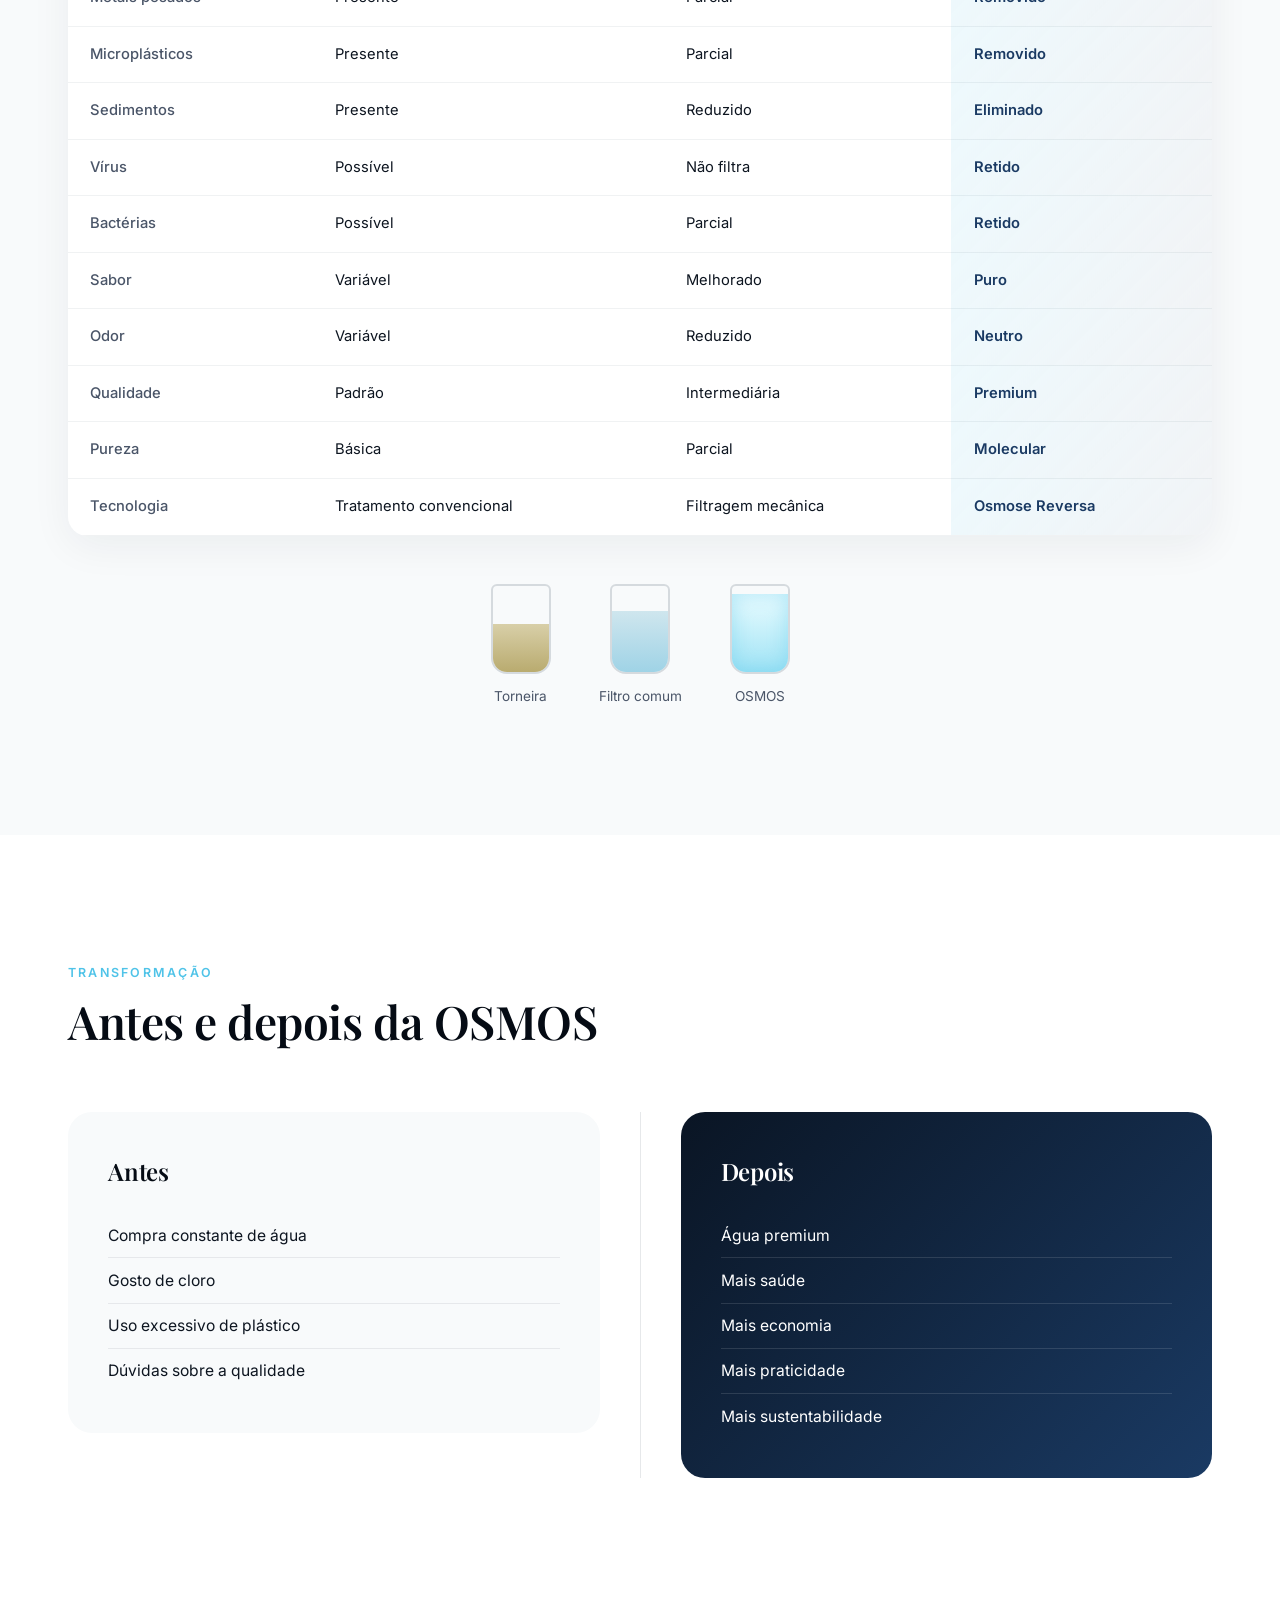
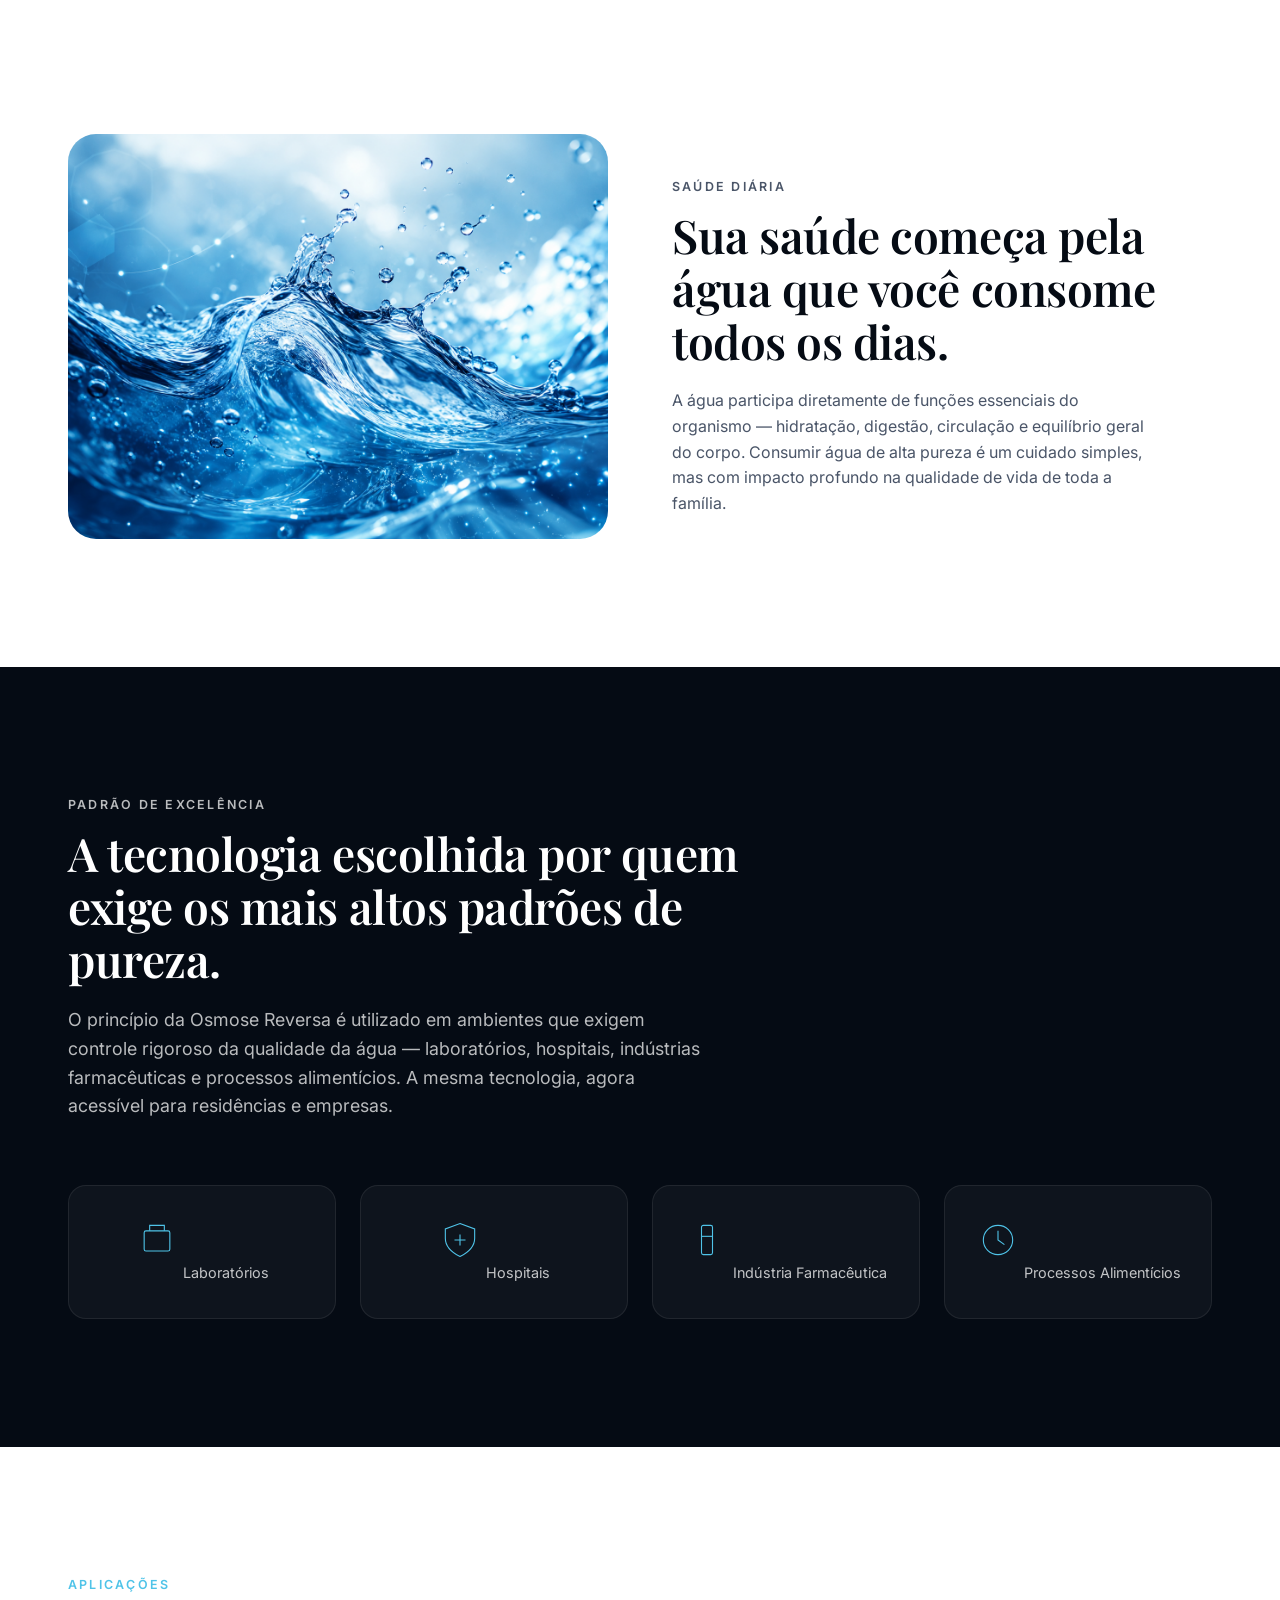
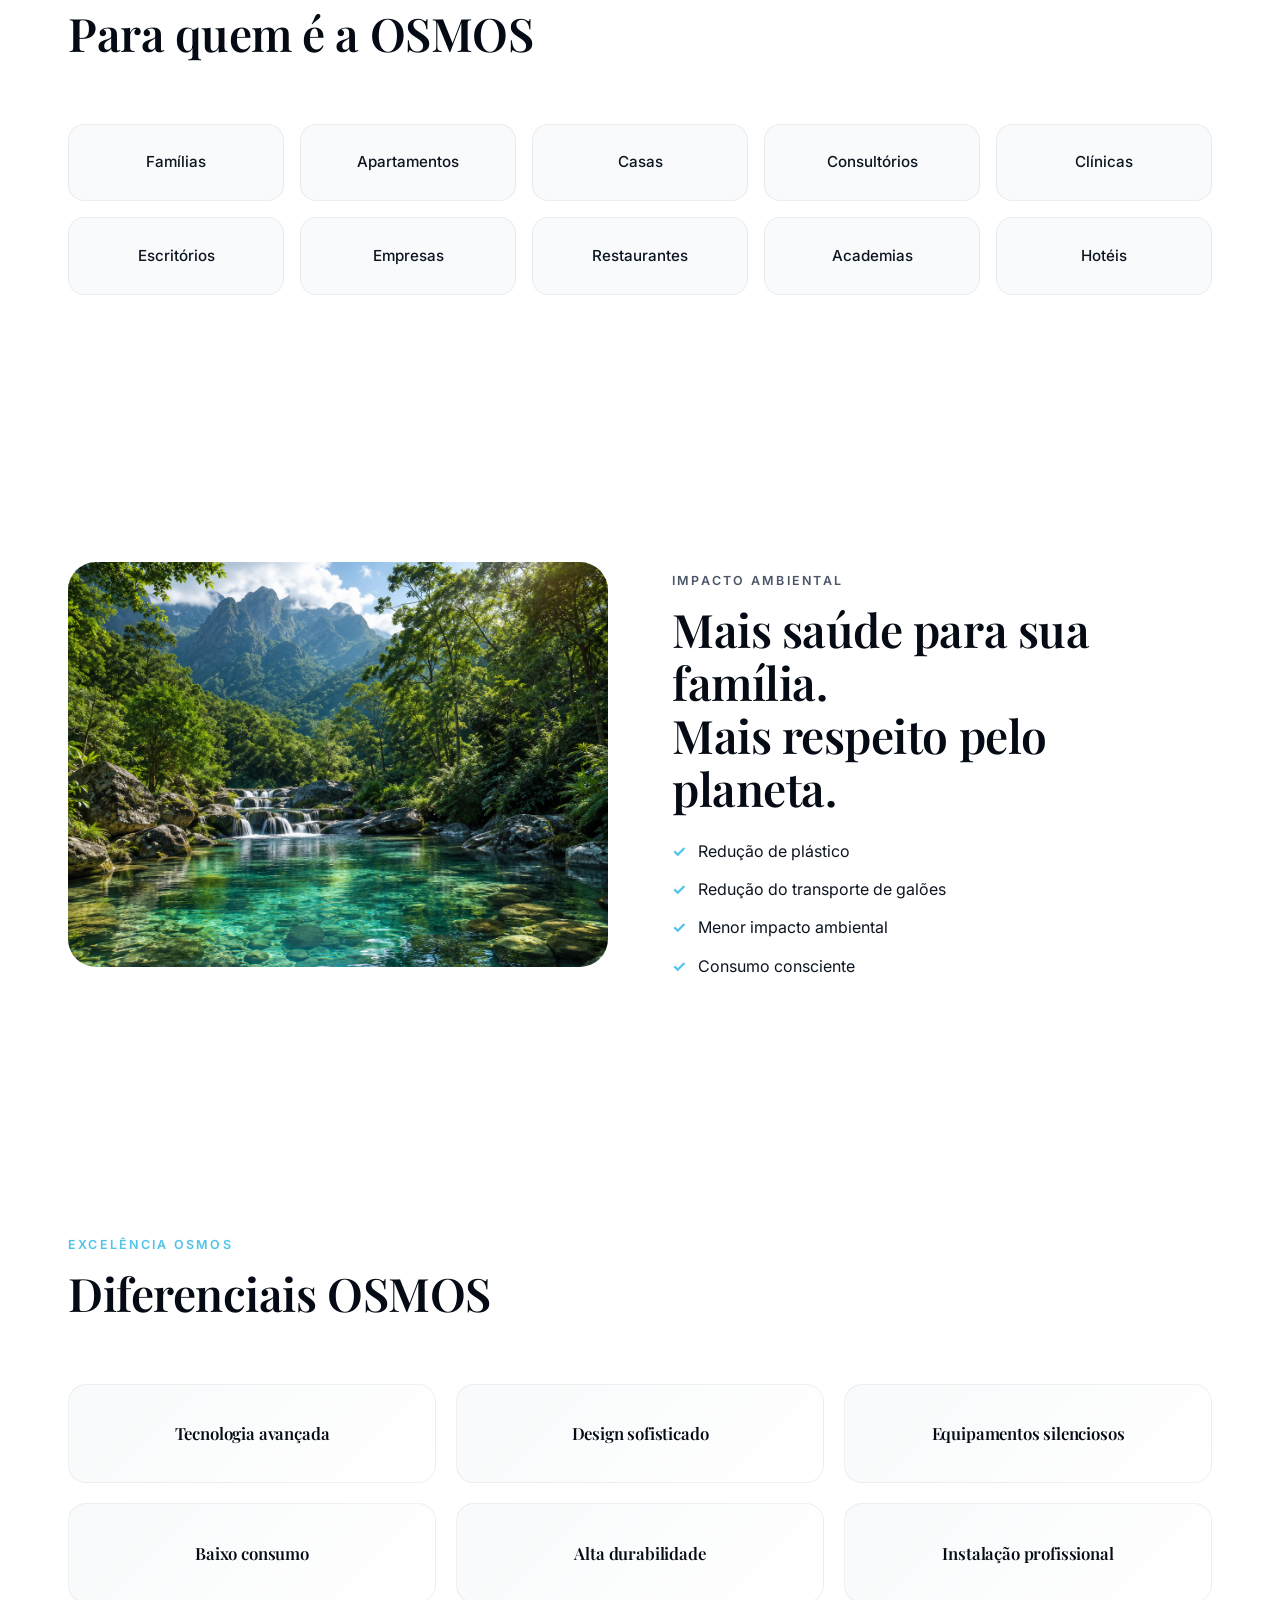
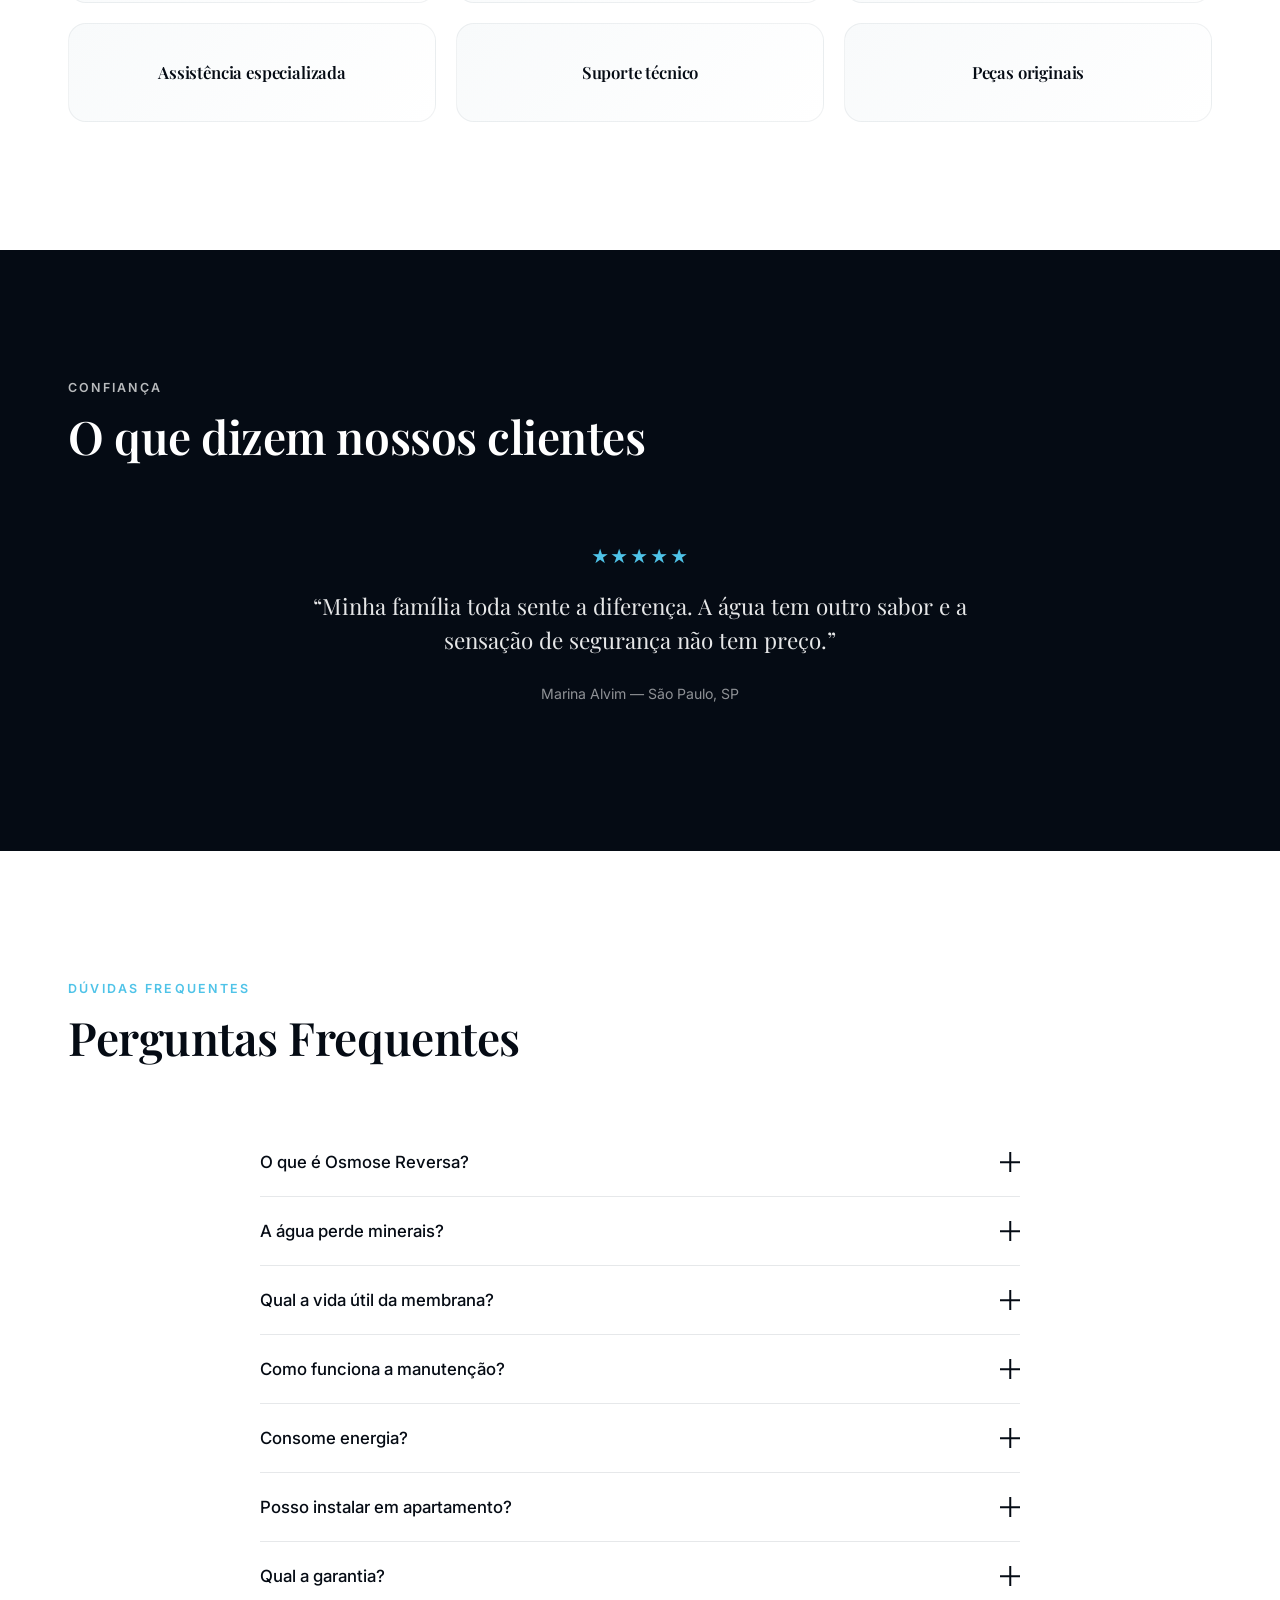
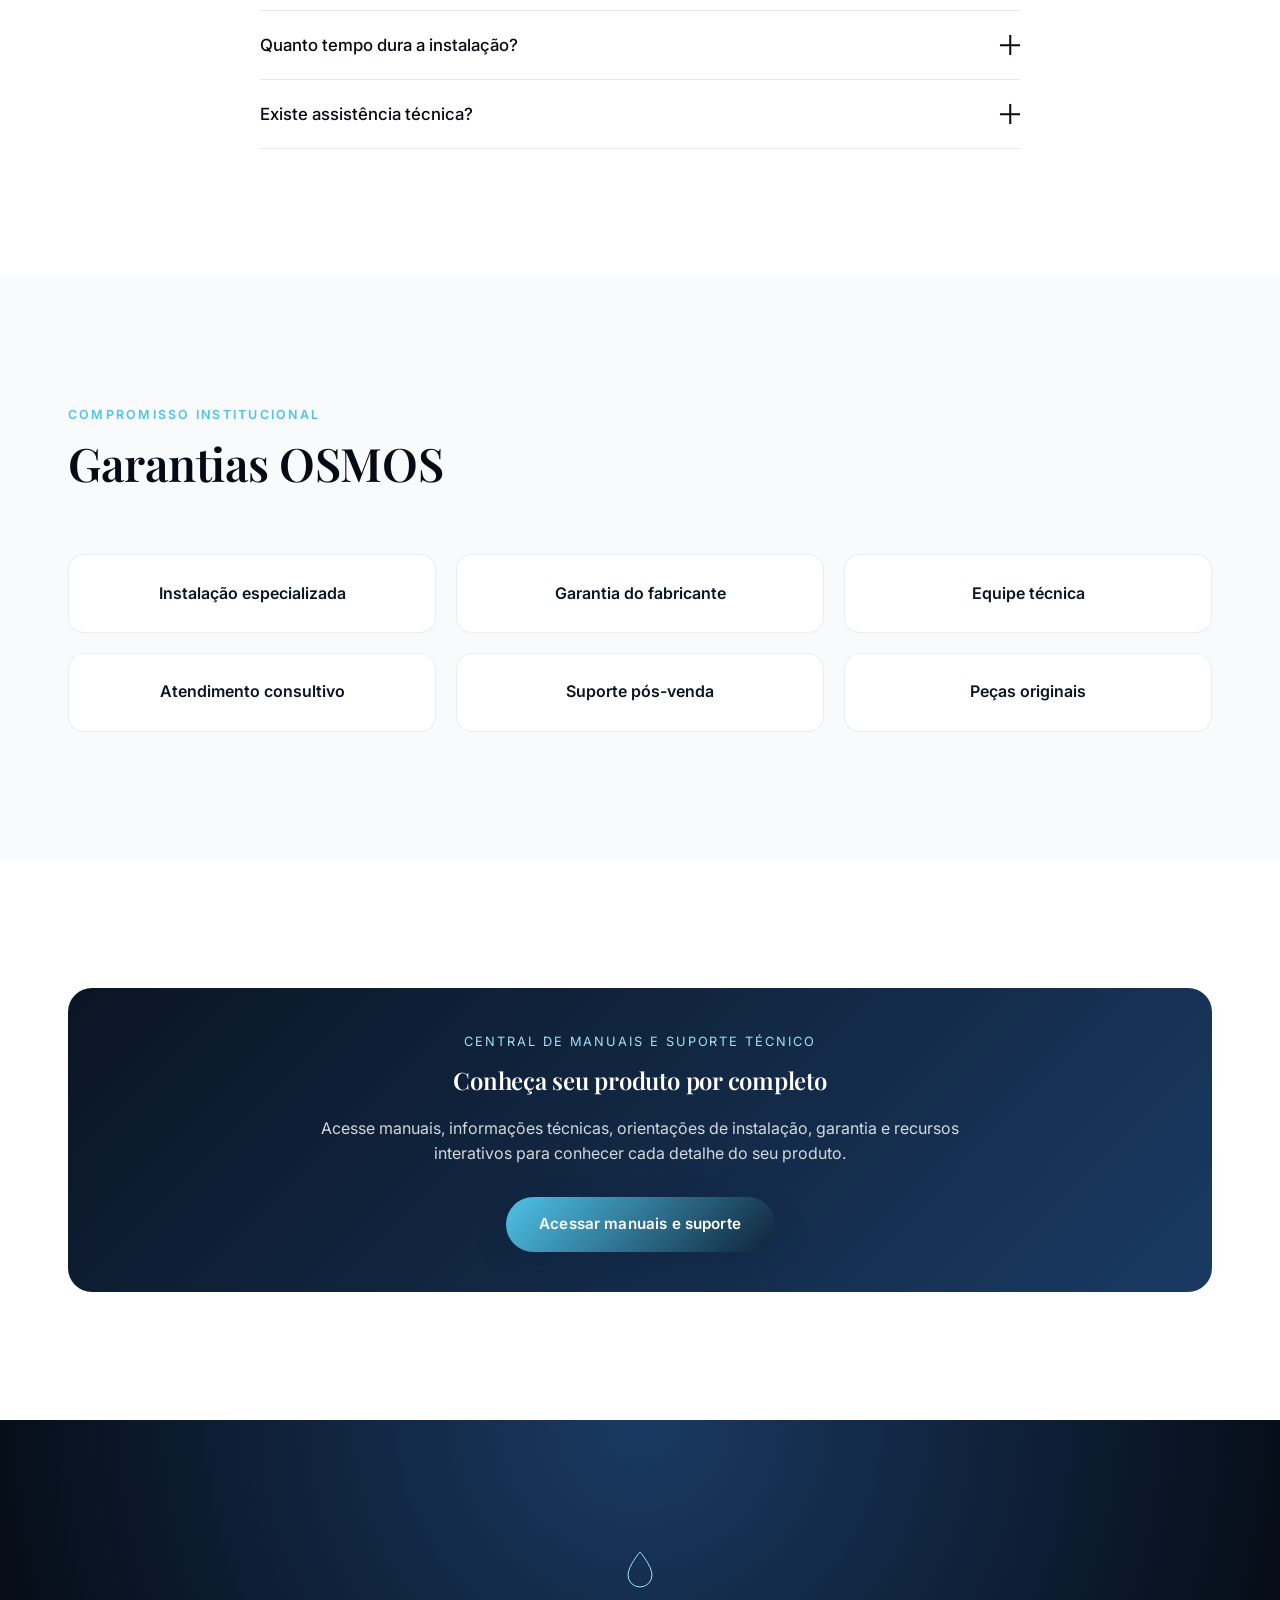
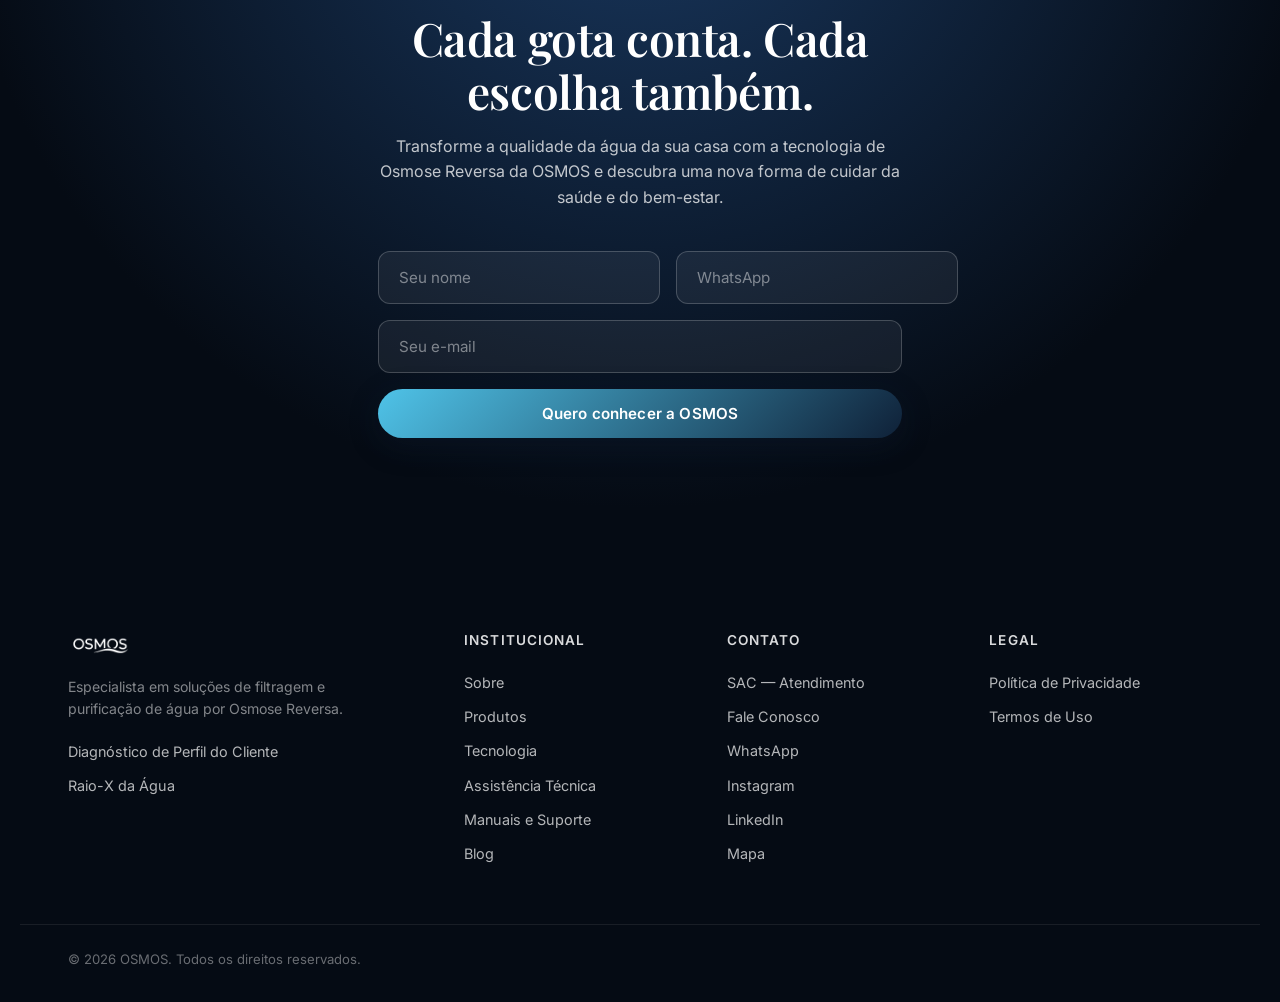
==== commit b85bab9f: "Adiciona selo "Tecnologia Alemã" na seção do produto Elemento premium e discreto (bandeira SVG + div" ====
--- a/index.html
+++ b/index.html
@@ -275,6 +275,22 @@
         <p class="eyebrow">O equipamento</p>
         <h2>Design que combina com sua cozinha. Tecnologia que combina com sua saúde.</h2>
         <p>Acabamento em aço escovado, controles precisos e display digital integrado. Cada sistema OSMOS foi projetado para unir engenharia de ponta a uma estética discreta e sofisticada — silencioso, compacto e feito para durar.</p>
+
+        <!-- Selo: origem da tecnologia (não indica local de fabricação) -->
+        <div class="de-tech-seal">
+          <span class="de-tech-flag" aria-hidden="true">
+            <svg viewBox="0 0 20 12" role="img">
+              <rect width="20" height="4" y="0" fill="#000000"/>
+              <rect width="20" height="4" y="4" fill="#DD0000"/>
+              <rect width="20" height="4" y="8" fill="#FFCE00"/>
+            </svg>
+          </span>
+          <span class="de-tech-copy">
+            <span class="de-tech-title">Tecnologia Alemã</span>
+            <span class="de-tech-tagline">Engenharia, precisão e inovação em cada detalhe.</span>
+          </span>
+        </div>
+
         <a href="#contato" class="btn btn-outline btn-outline-dark">Solicite uma Consultoria</a>
       </div>
     </div>
--- a/css/styles.css
+++ b/css/styles.css
@@ -372,6 +372,47 @@
 .product-text p { color: var(--ink-soft); margin: 1.25rem 0 1.75rem; max-width: 480px; }
 .btn-outline-dark { border: 1.5px solid rgba(15,33,56,0.25); color: var(--navy-950); }
 .btn-outline-dark:hover { background: rgba(15,33,56,0.06); transform: translateY(-2px); }
+
+/* ---- Selo Tecnologia Alemã (origem da tecnologia) ---- */
+.de-tech-seal {
+  display: inline-flex;
+  align-items: center;
+  gap: 0.9rem;
+  margin: 0.4rem 0 1.9rem;
+}
+.de-tech-flag {
+  flex: none;
+  width: 30px;
+  aspect-ratio: 5 / 3;
+  border-radius: 3px;
+  overflow: hidden;
+  box-shadow: 0 1px 3px rgba(5,11,20,0.22);
+}
+.de-tech-flag svg { display: block; width: 100%; height: 100%; }
+.de-tech-copy {
+  padding-left: 0.9rem;
+  border-left: 1px solid rgba(15,33,56,0.16);
+}
+.de-tech-title {
+  display: block;
+  font-family: var(--font-body);
+  font-size: 0.74rem;
+  font-weight: 600;
+  letter-spacing: 0.16em;
+  text-transform: uppercase;
+  color: var(--navy-950);
+}
+.de-tech-tagline {
+  display: block;
+  font-size: 0.82rem;
+  line-height: 1.35;
+  color: var(--ink-soft);
+  margin-top: 0.2rem;
+}
+/* Portabilidade: se o selo for movido para uma seção escura */
+.section-dark .de-tech-title { color: var(--white); }
+.section-dark .de-tech-tagline { color: rgba(255,255,255,0.7); }
+.section-dark .de-tech-copy { border-left-color: rgba(255,255,255,0.22); }
 
 /* ============ Tech / Membrane ============ */
 .tech-layout { display: grid; grid-template-columns: 1fr 1fr; gap: 4rem; align-items: center; }
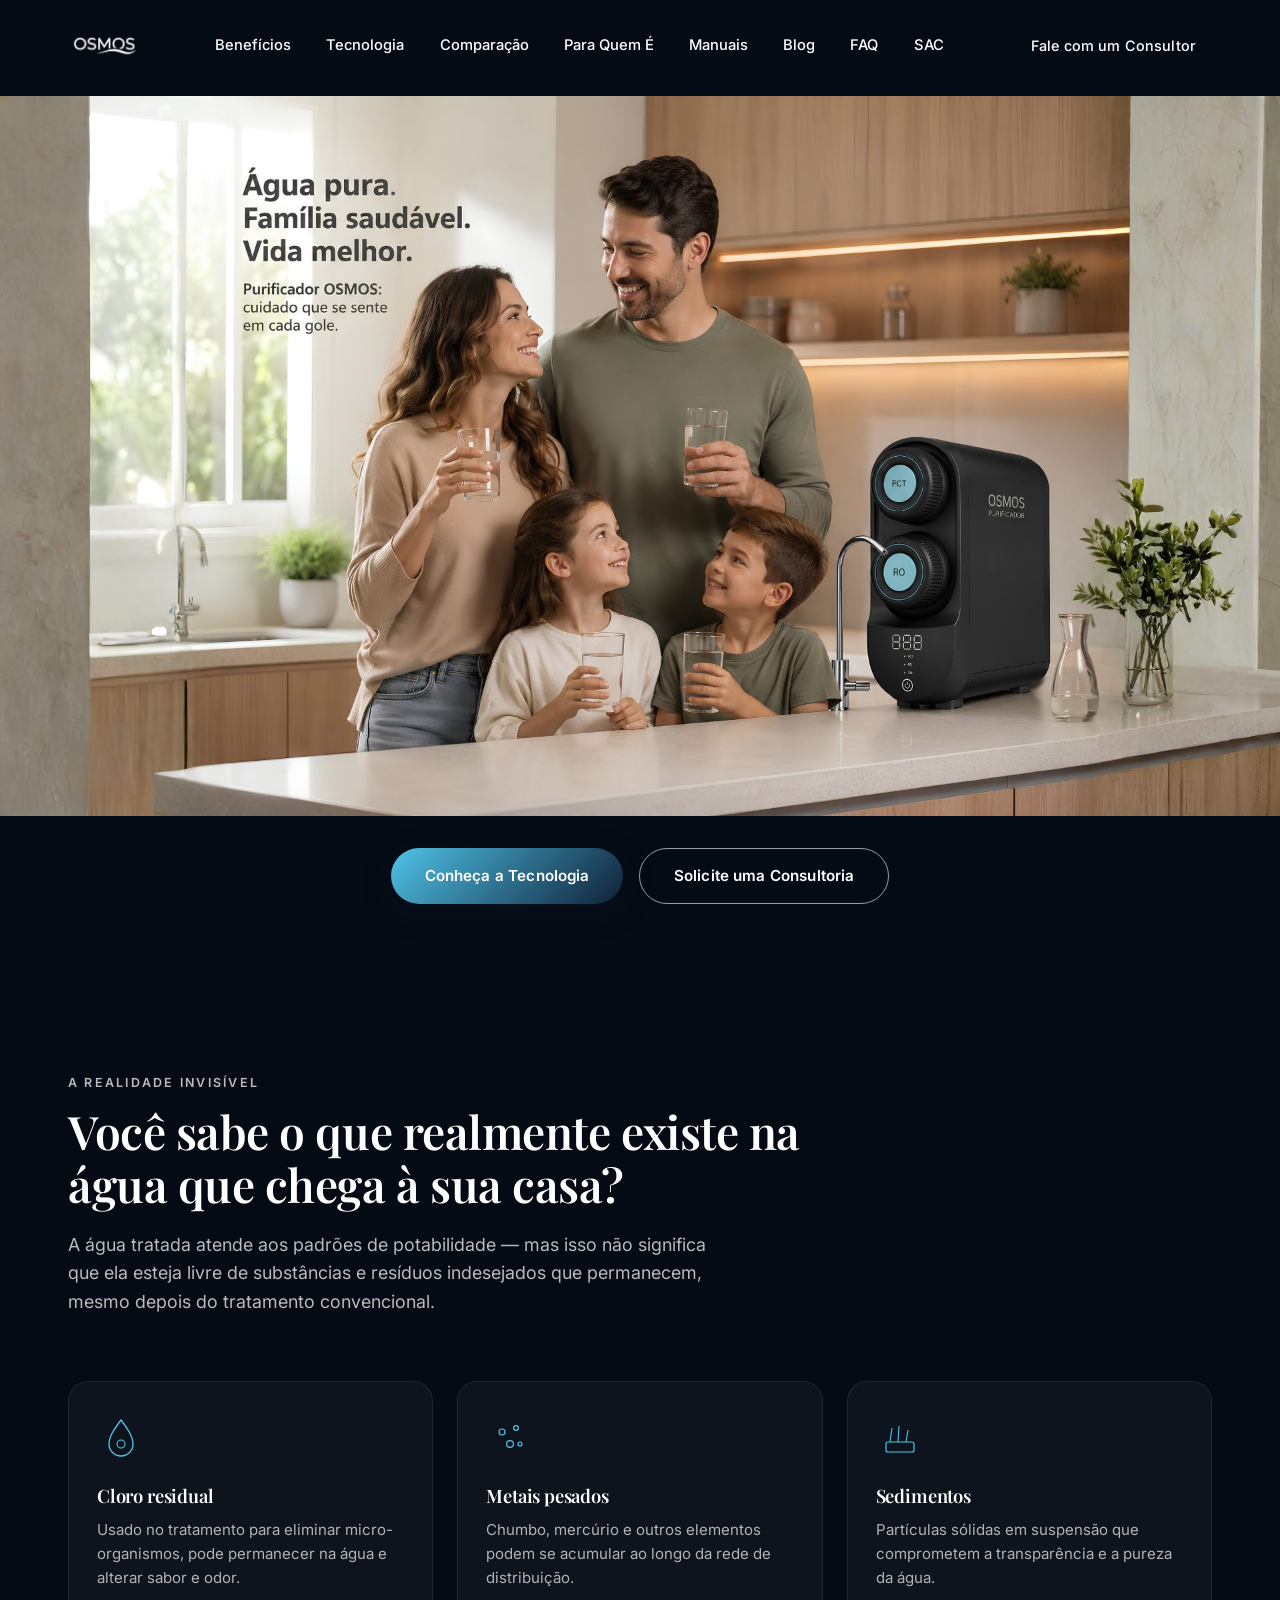
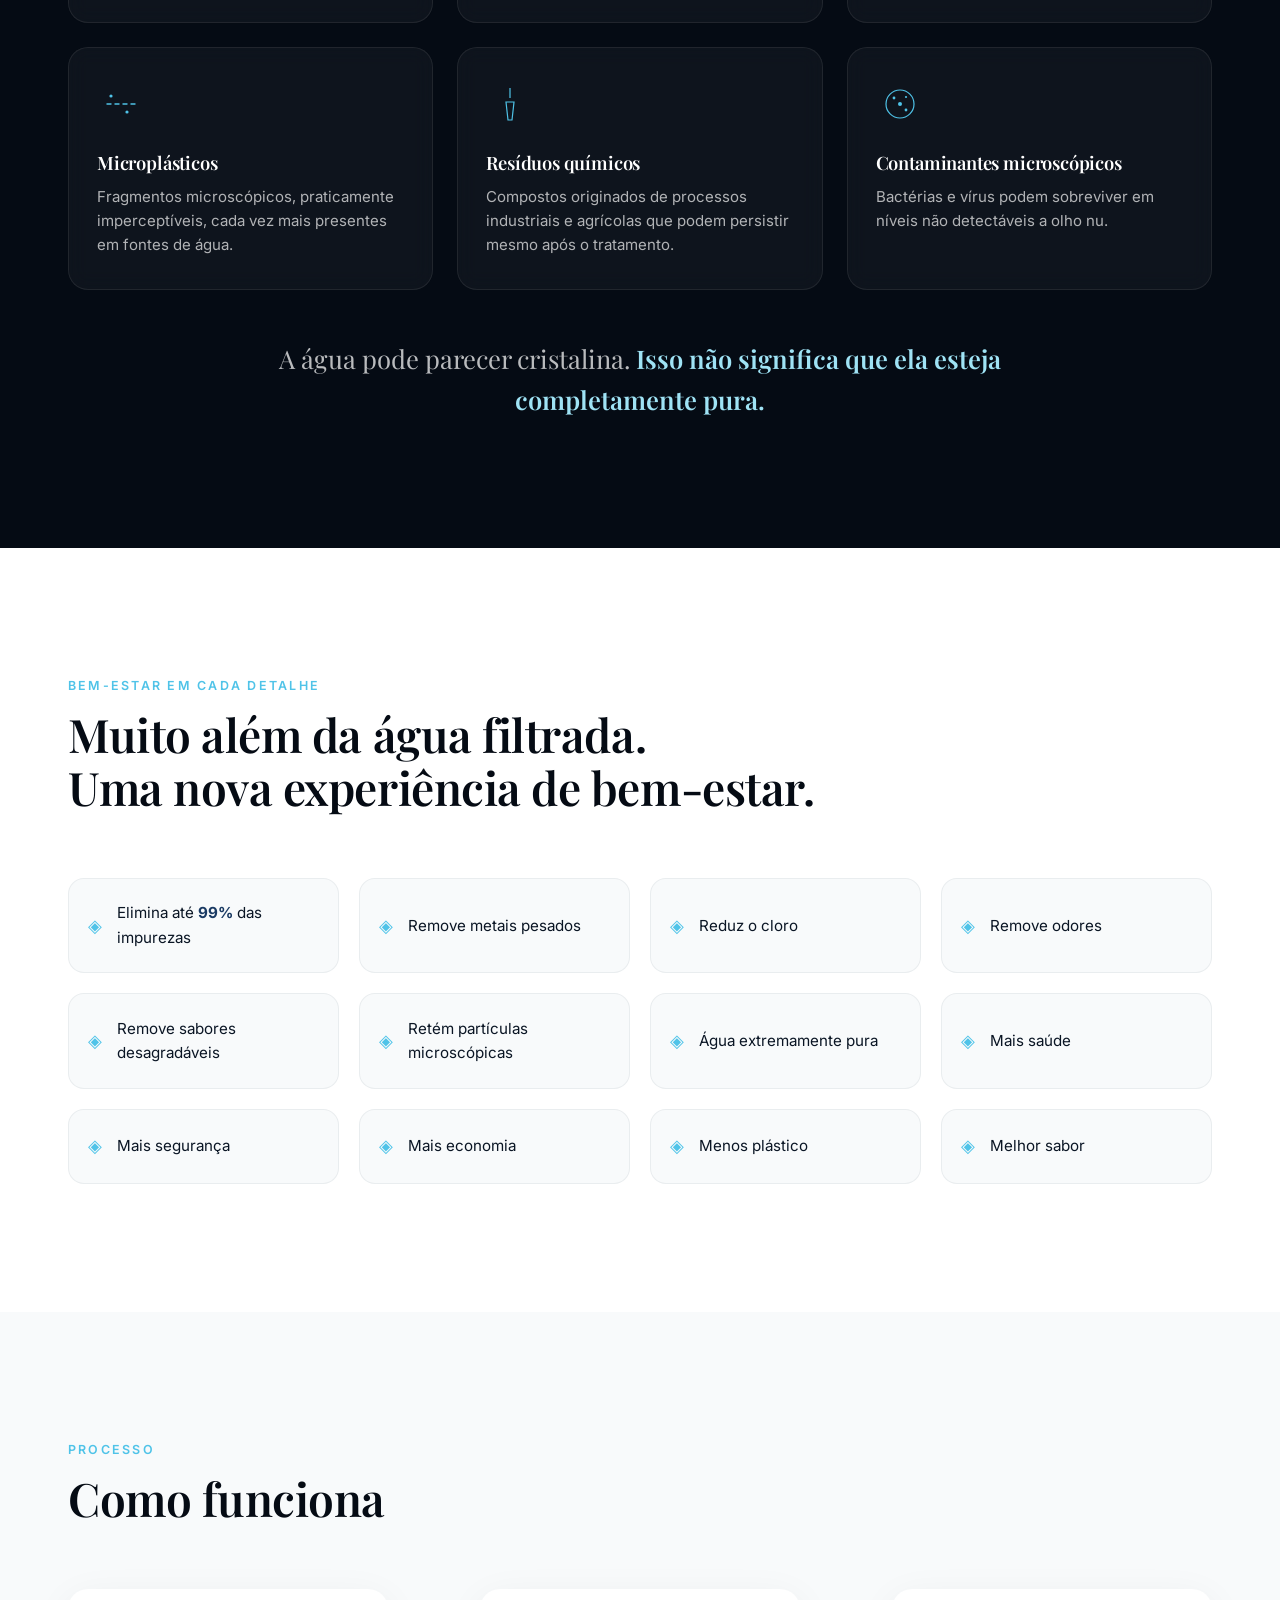
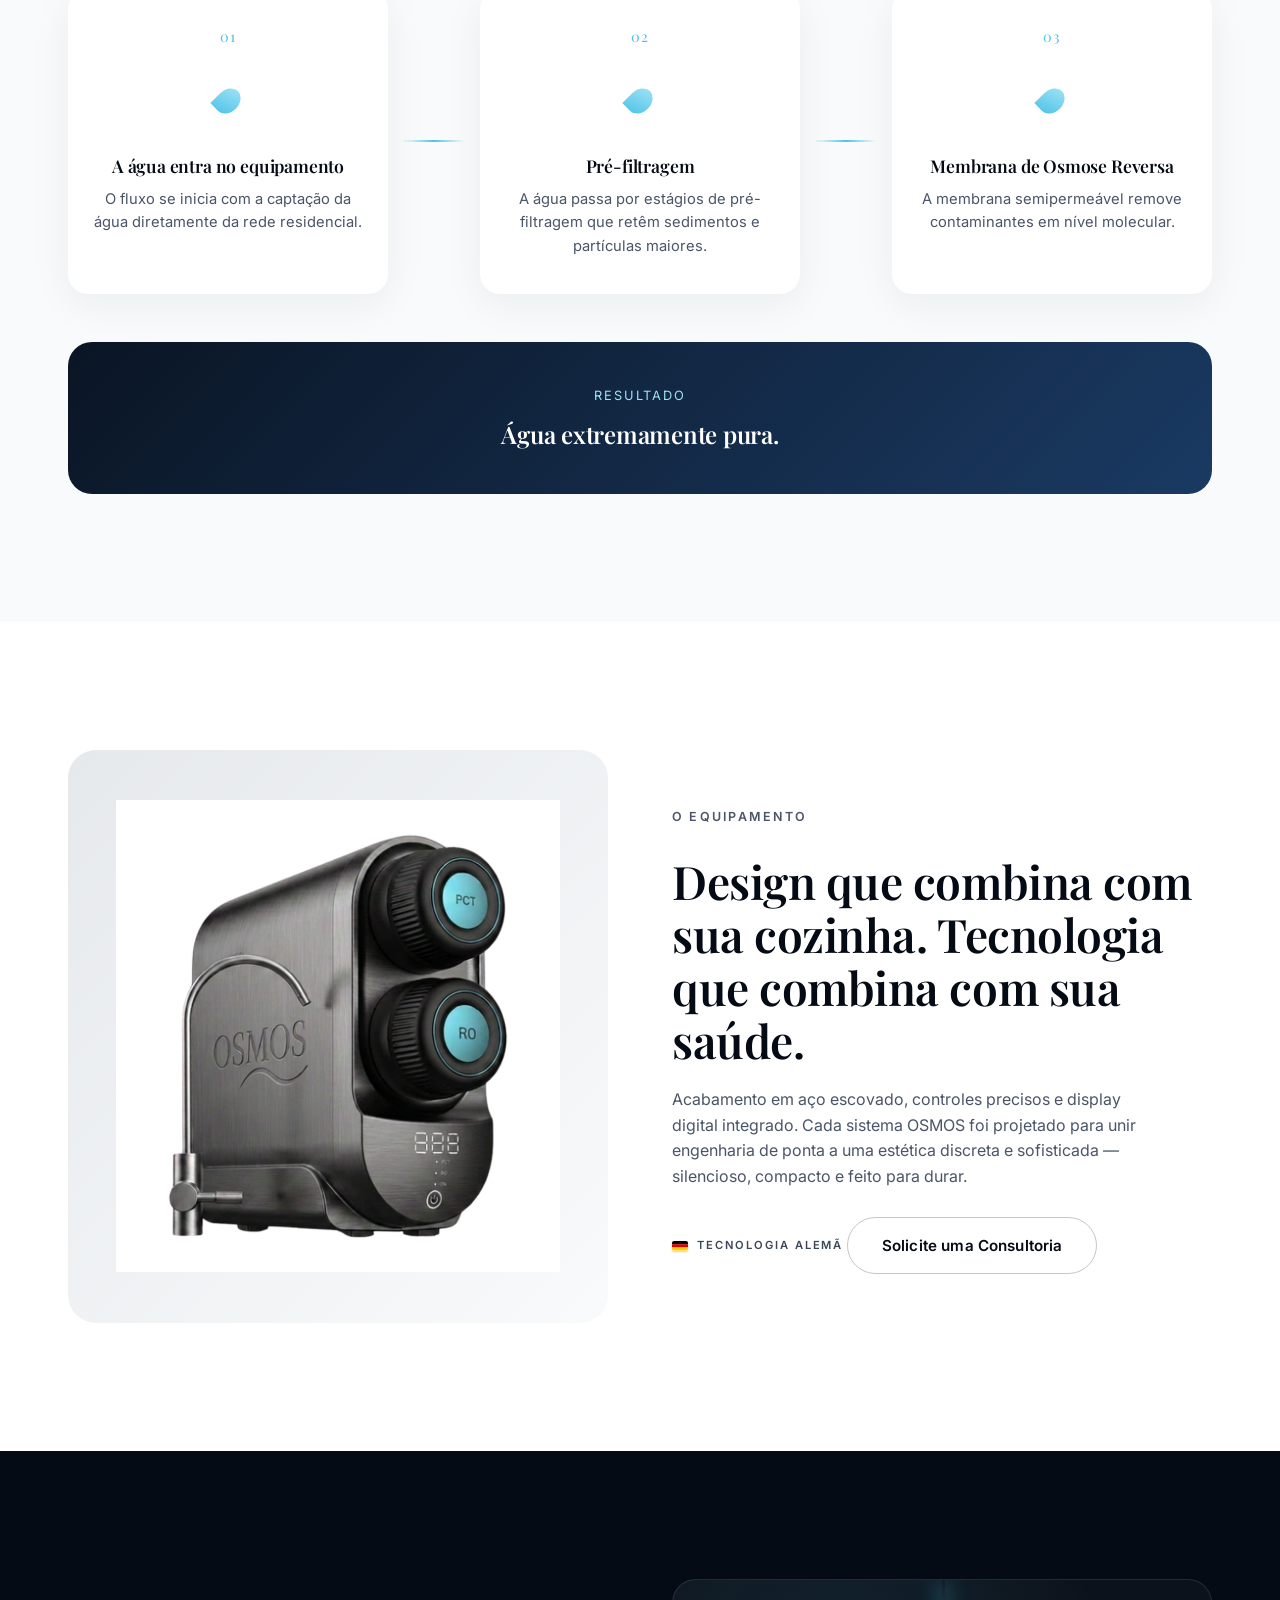
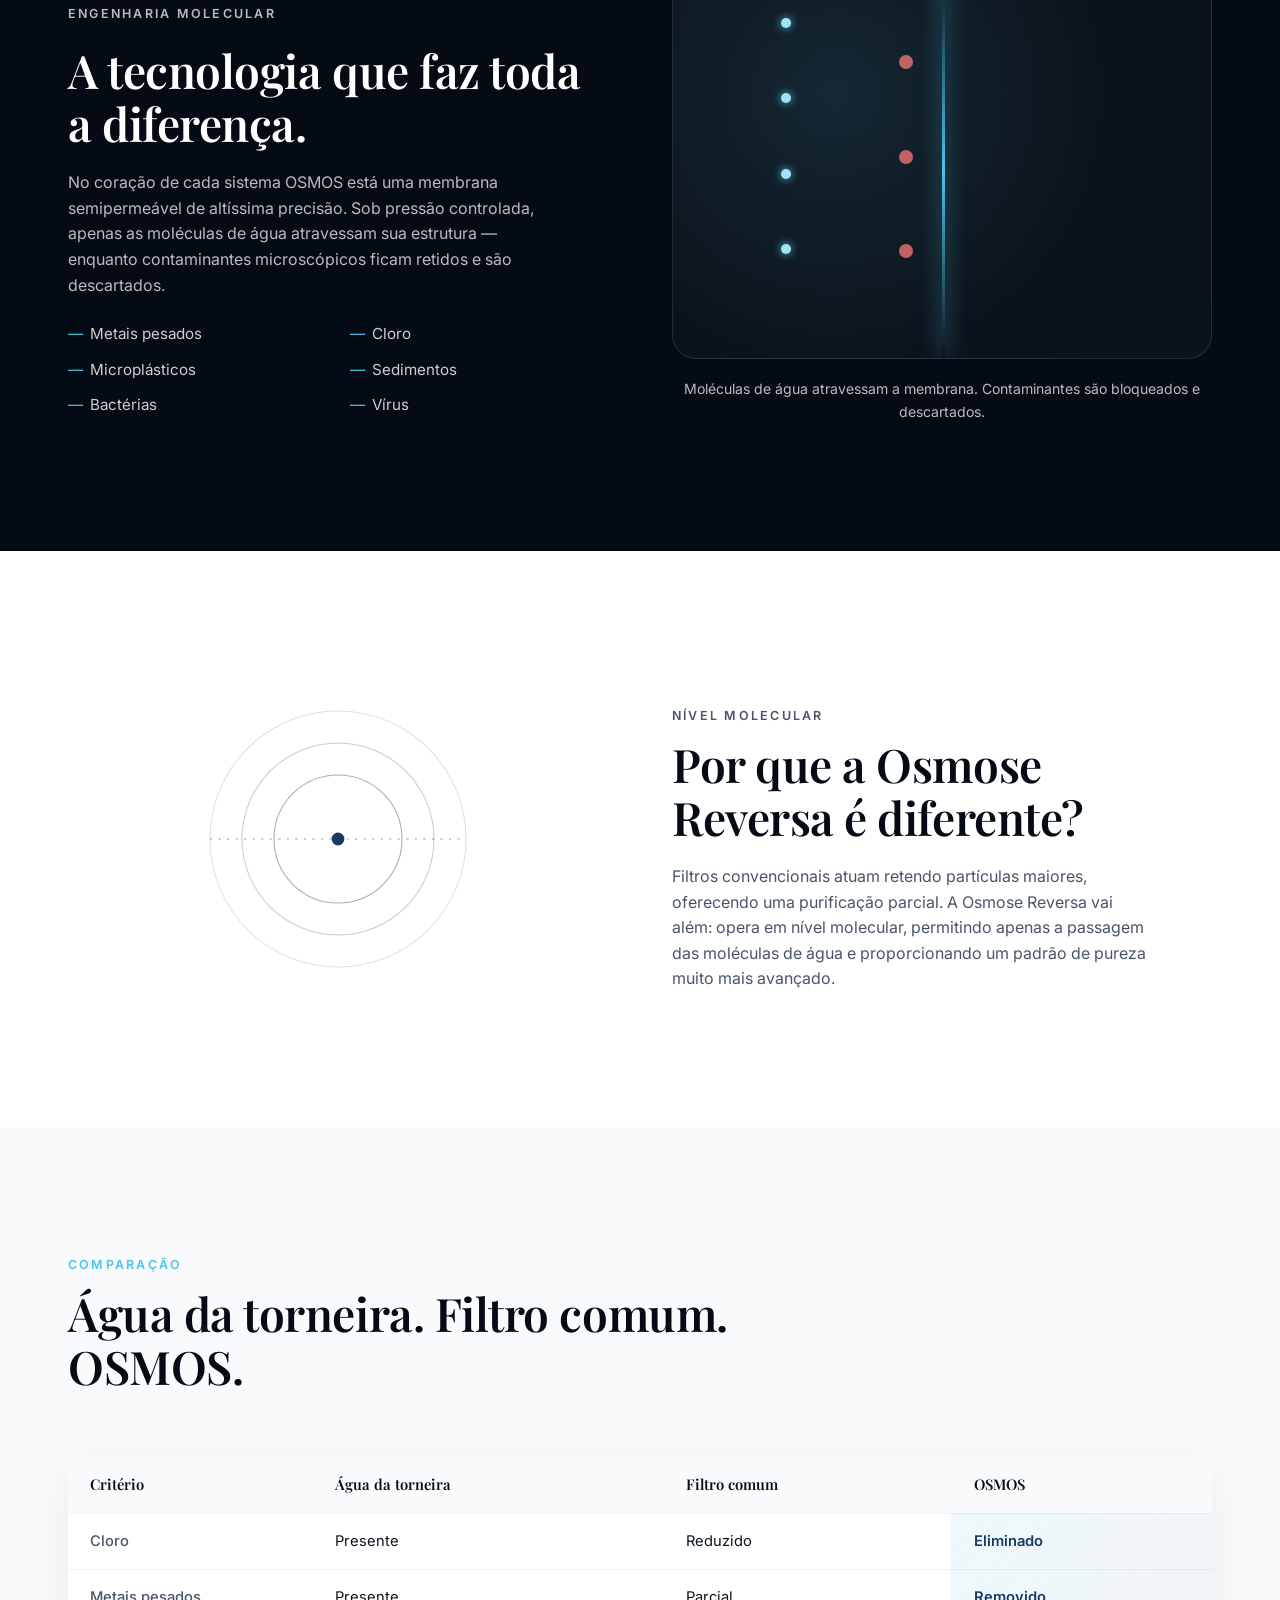
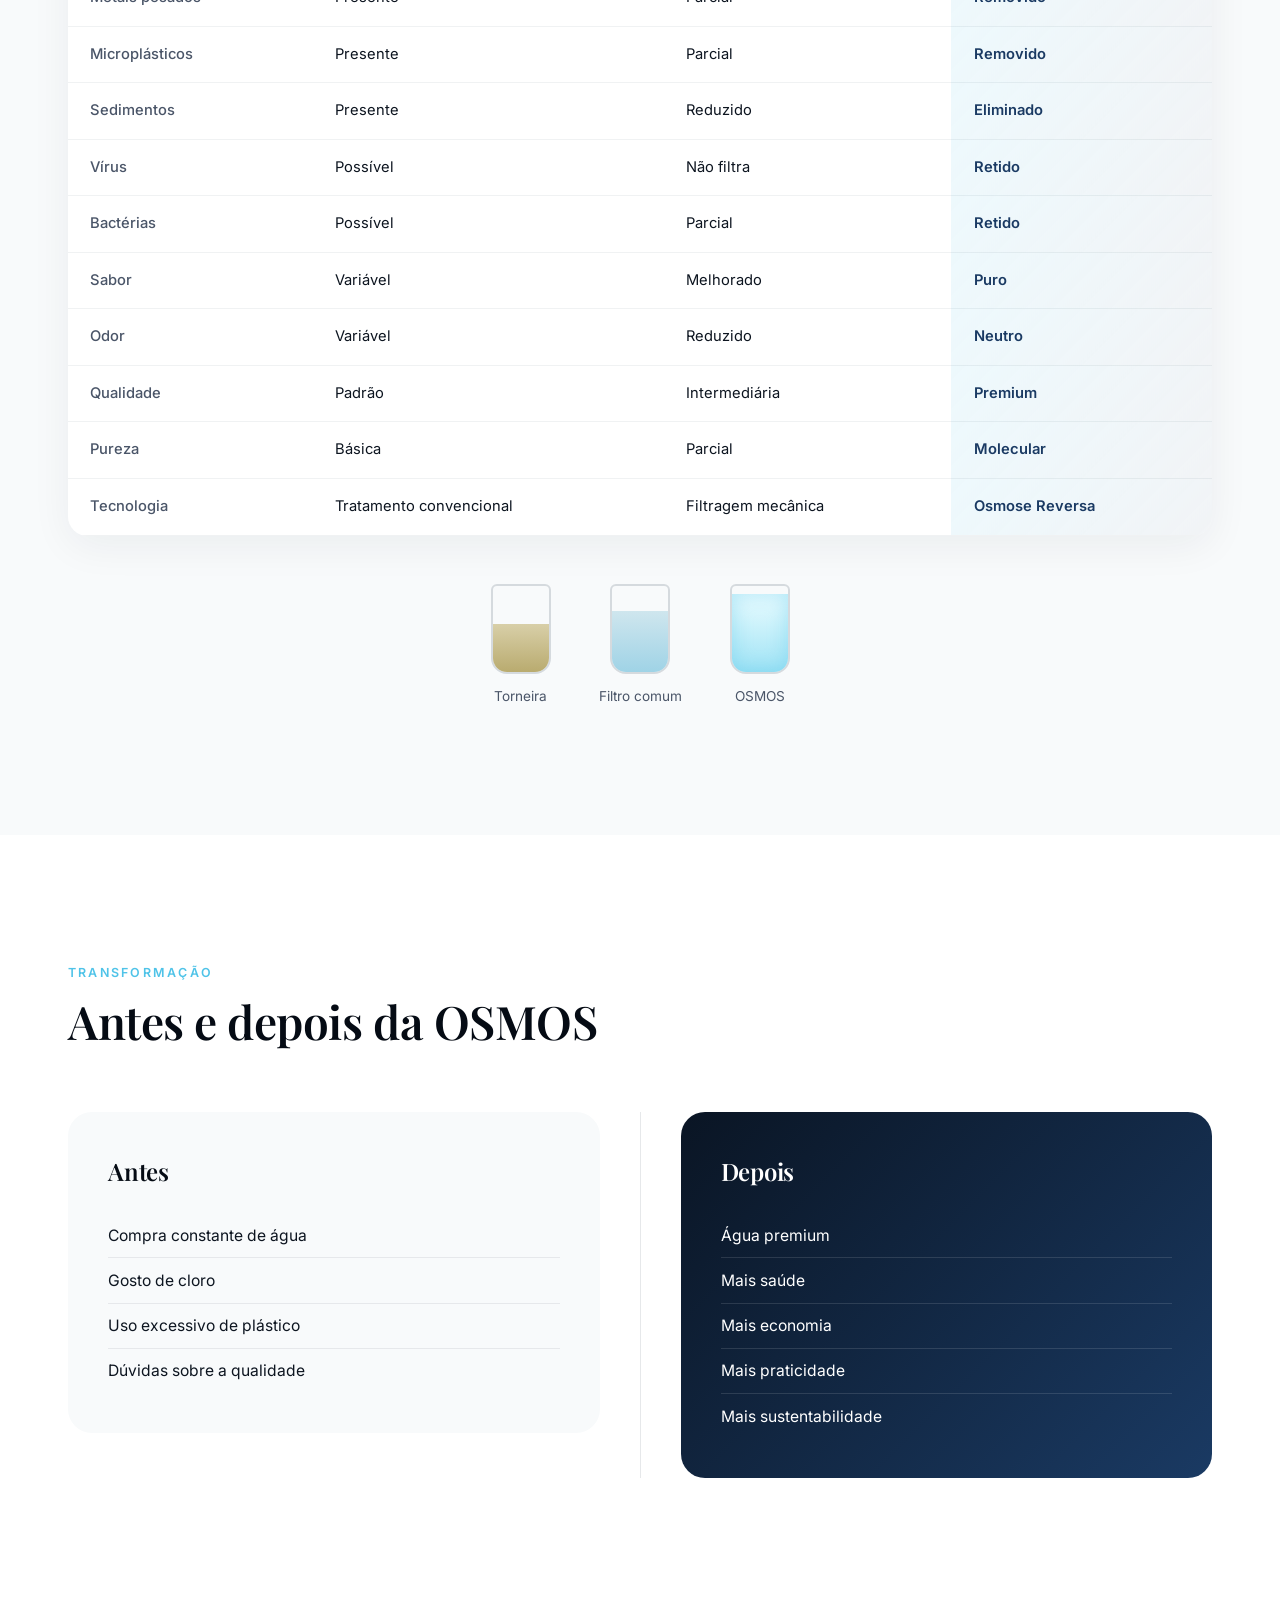
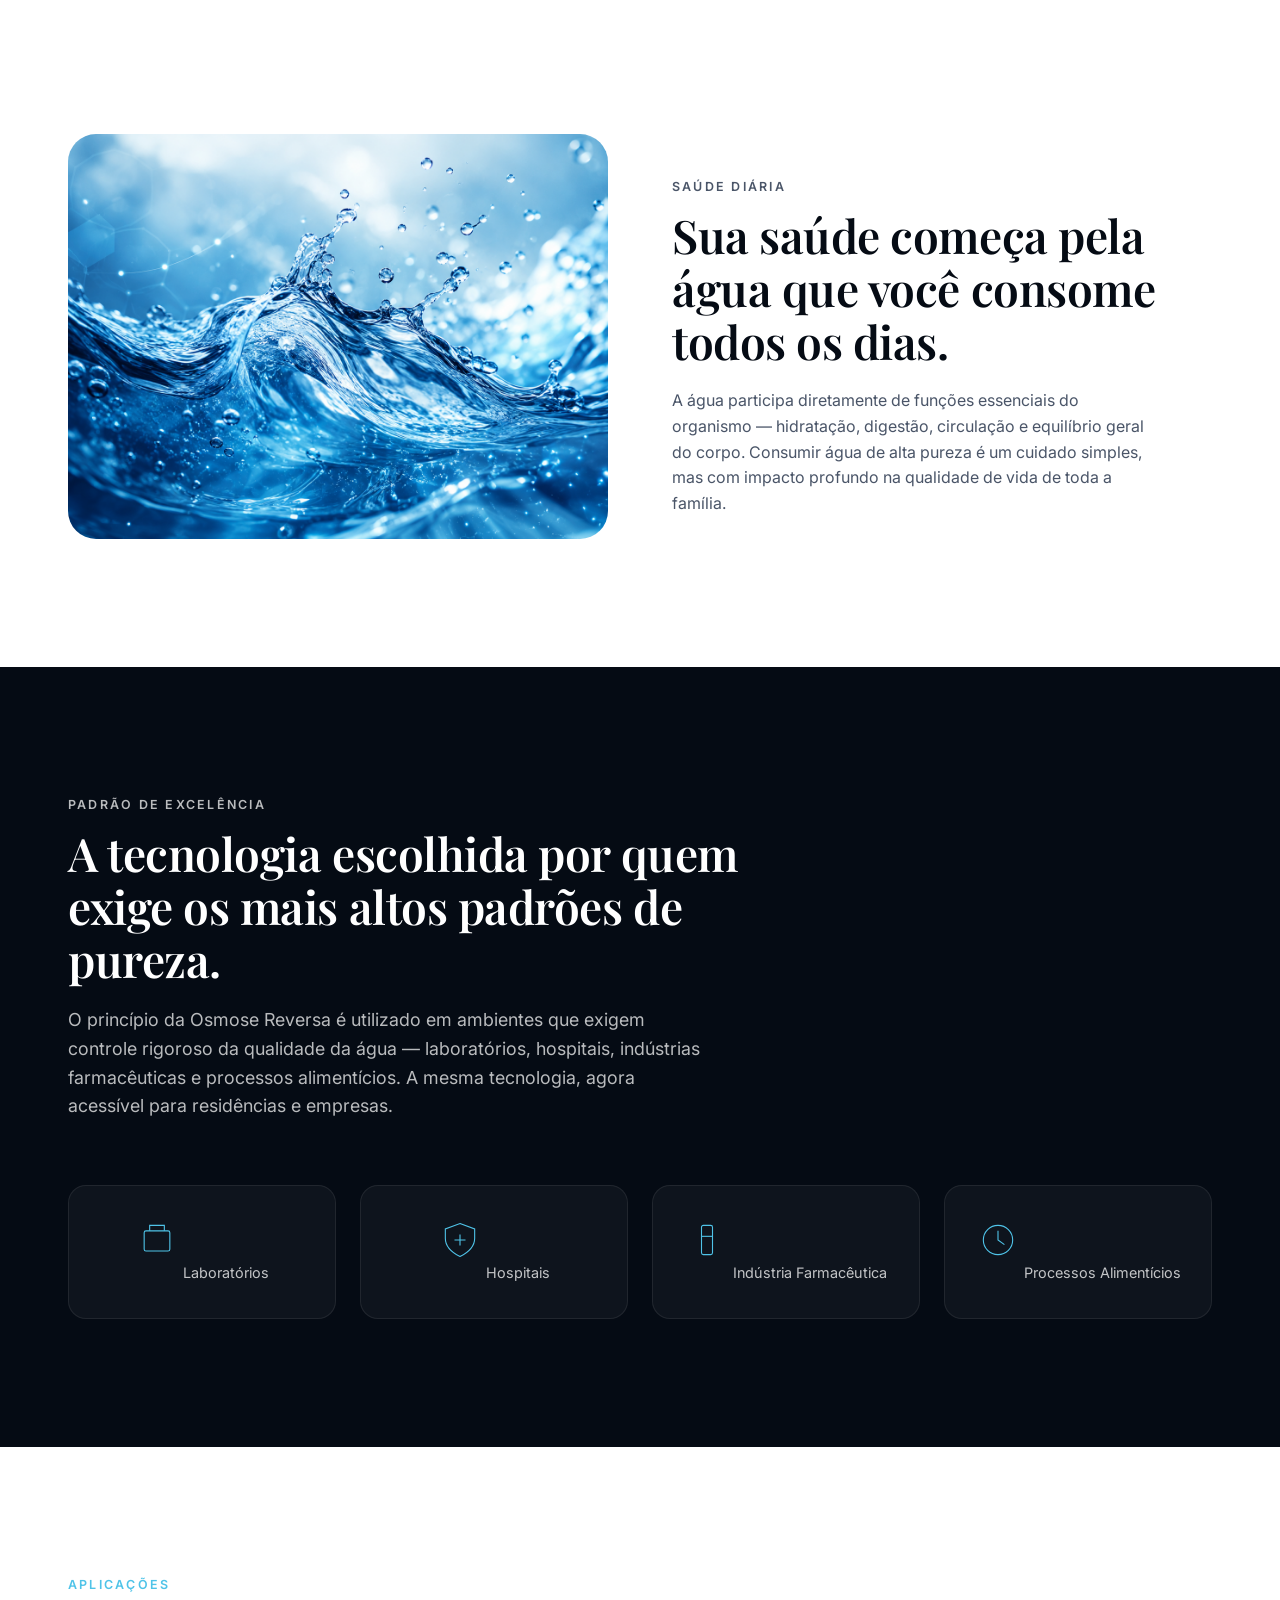
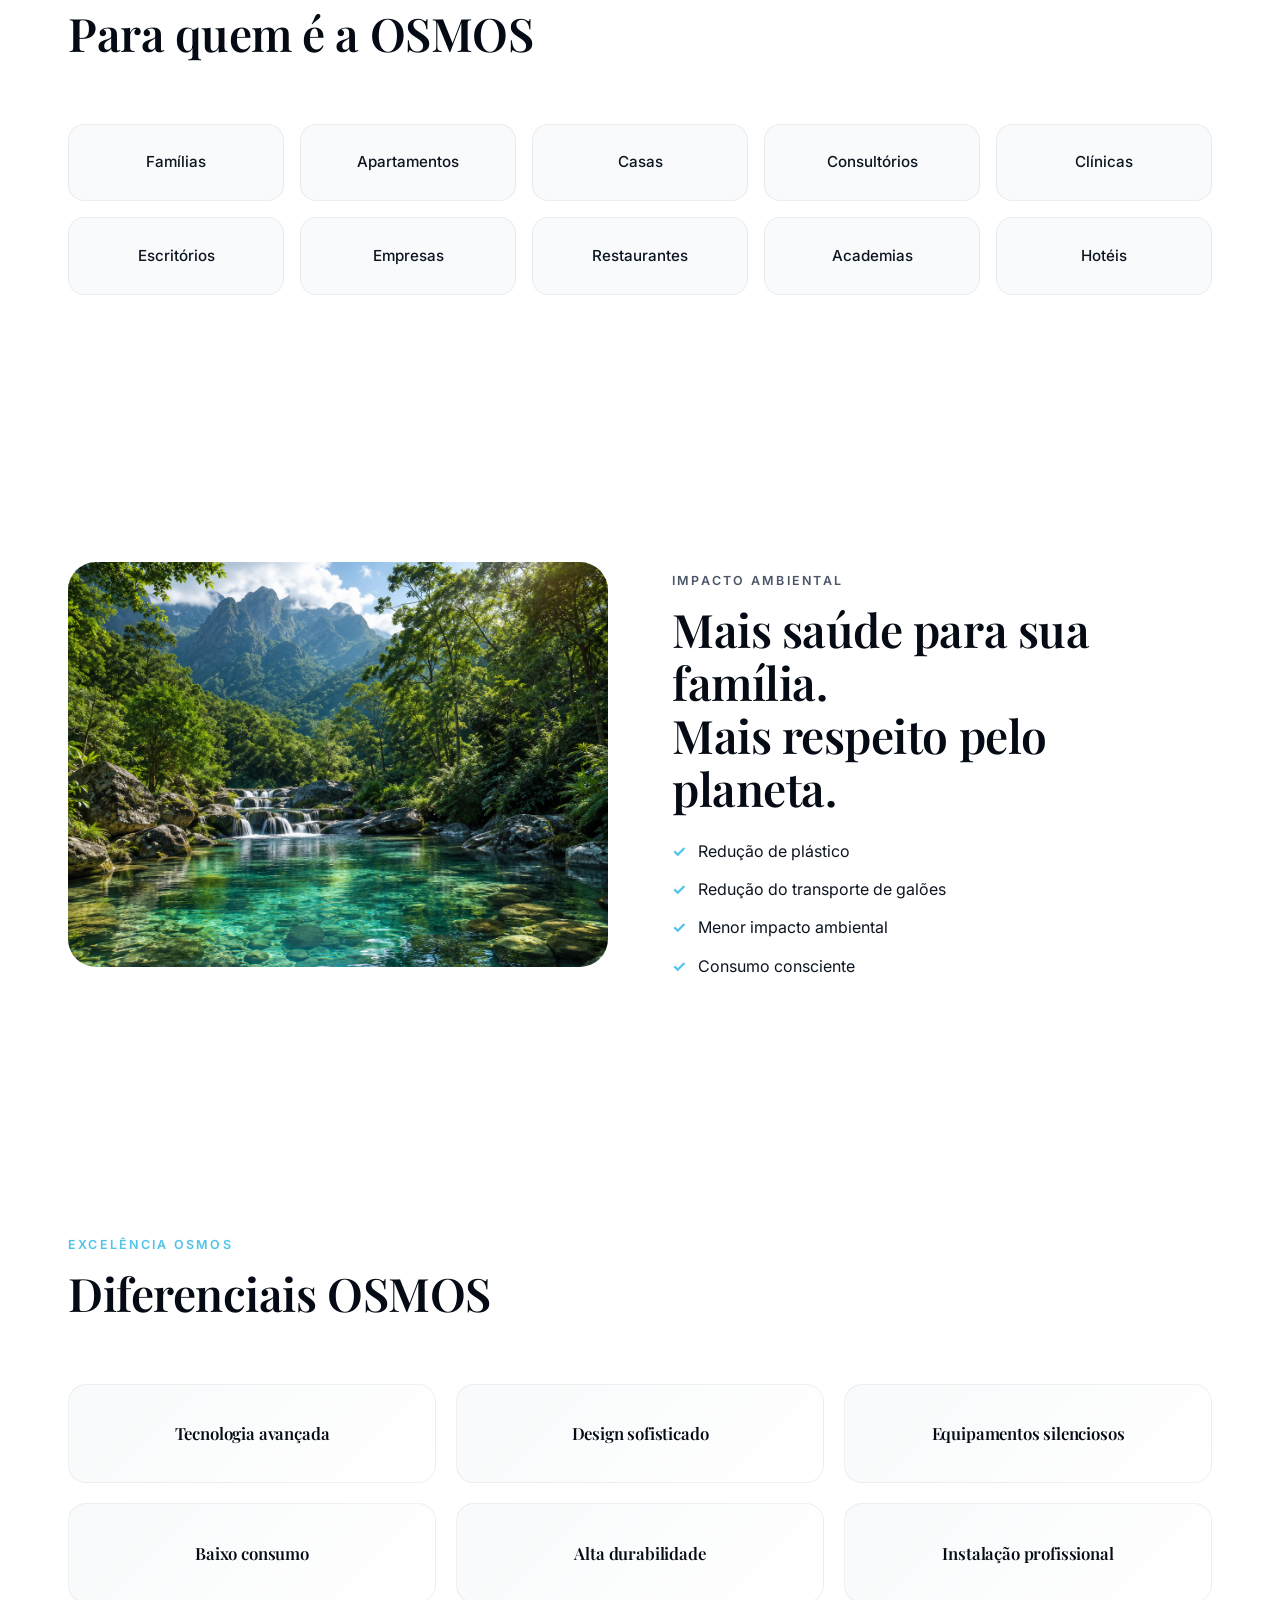
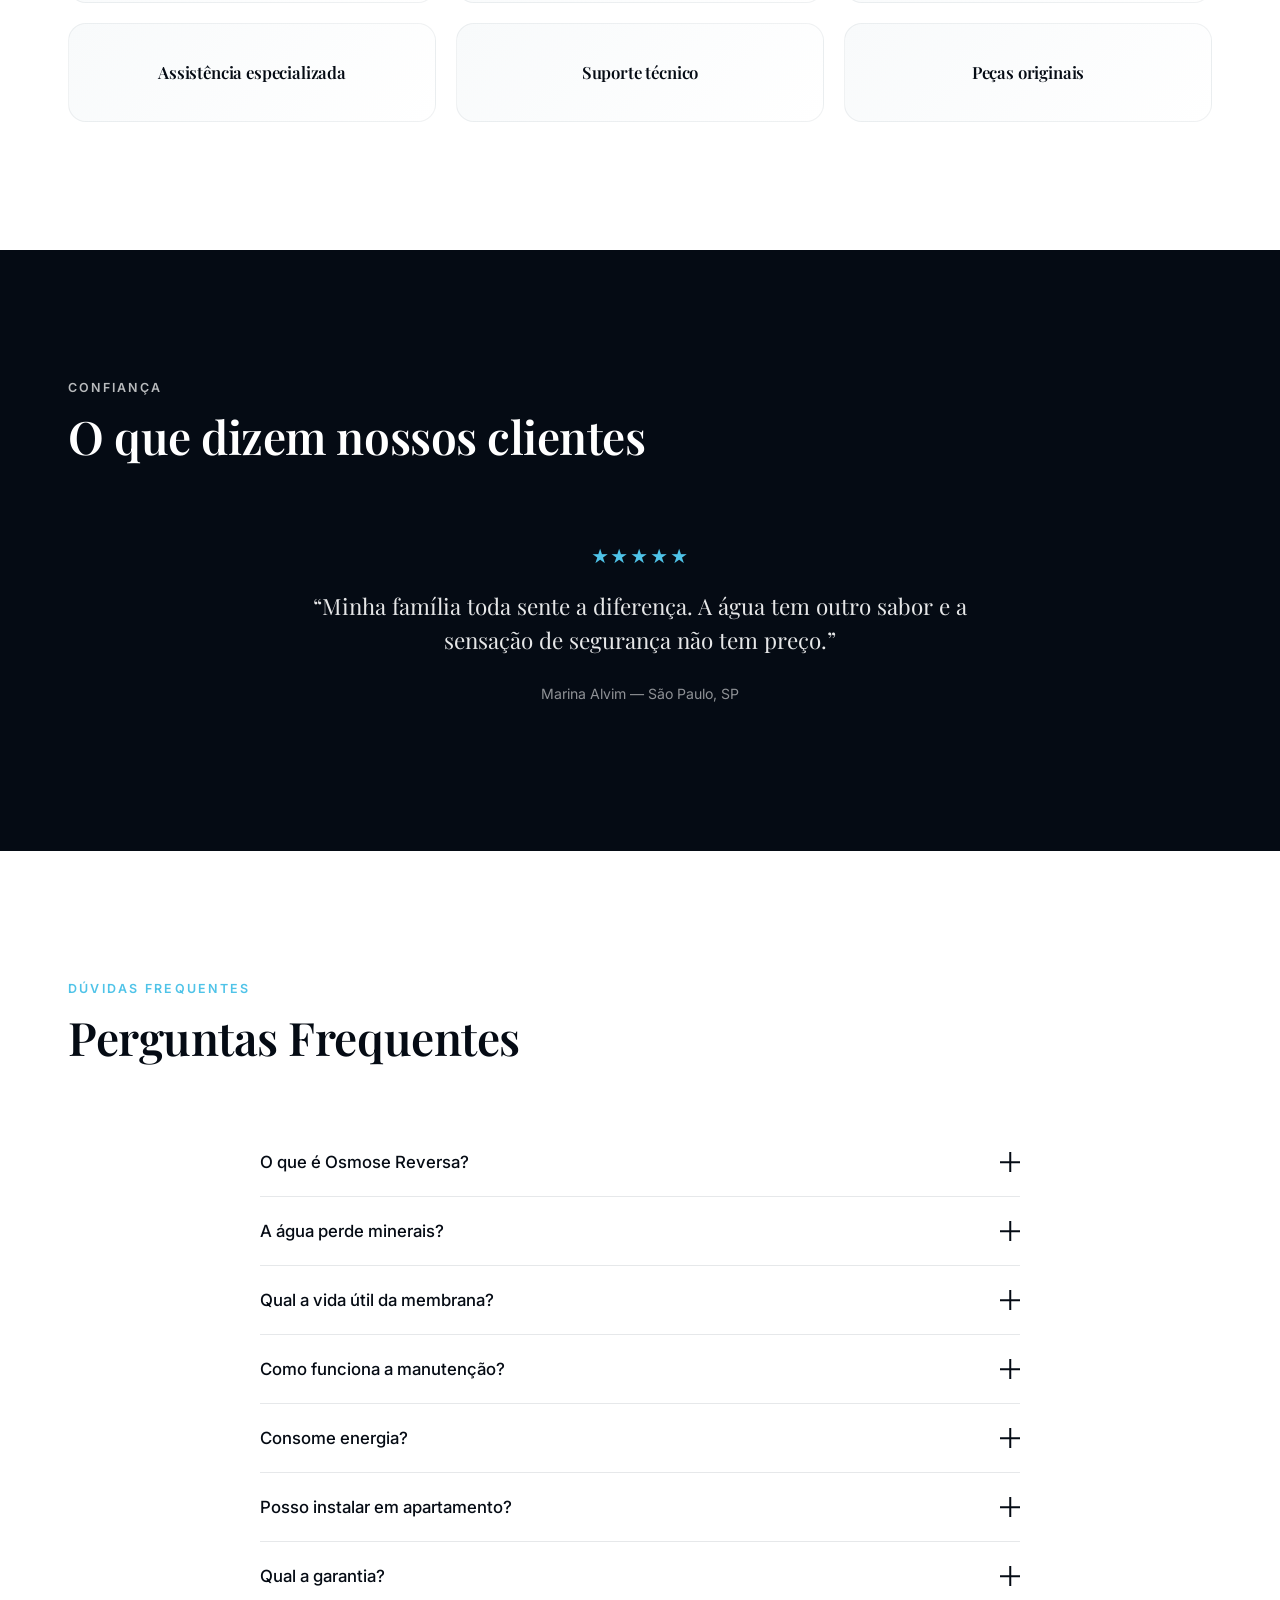
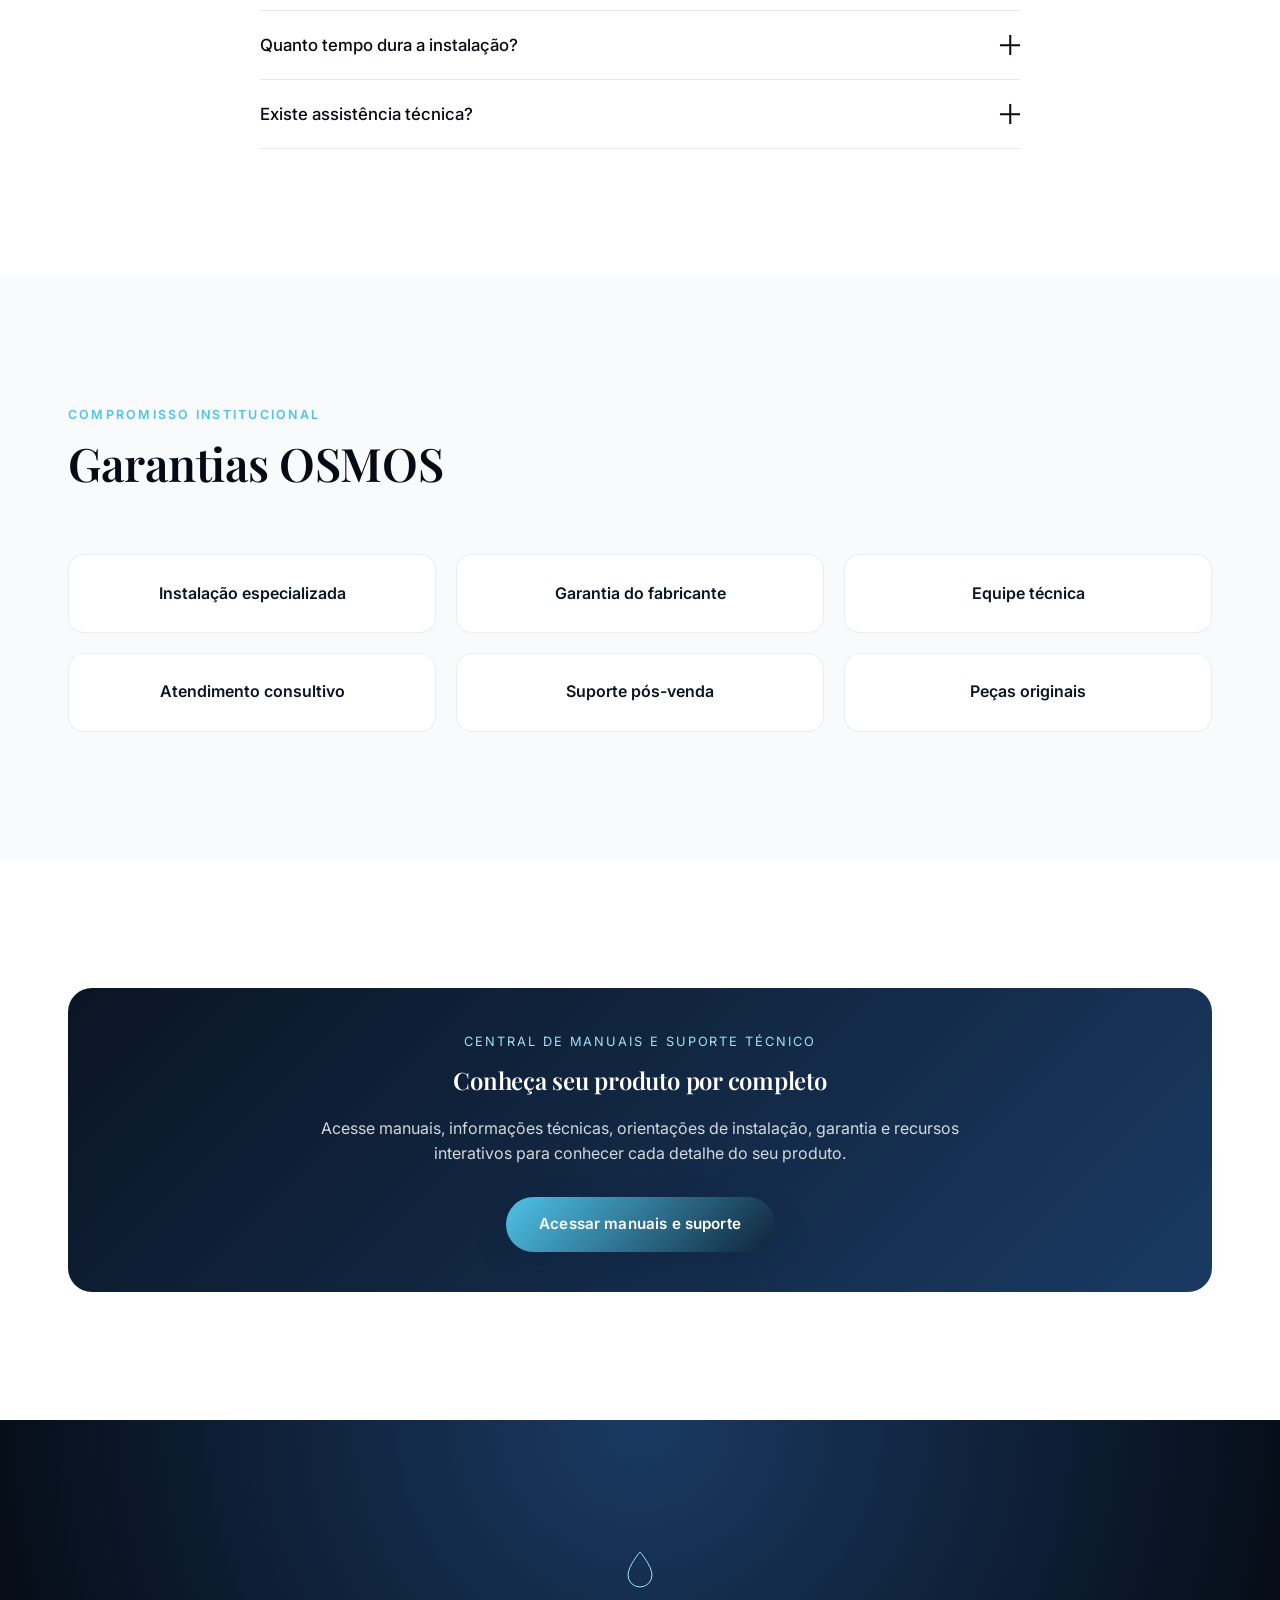
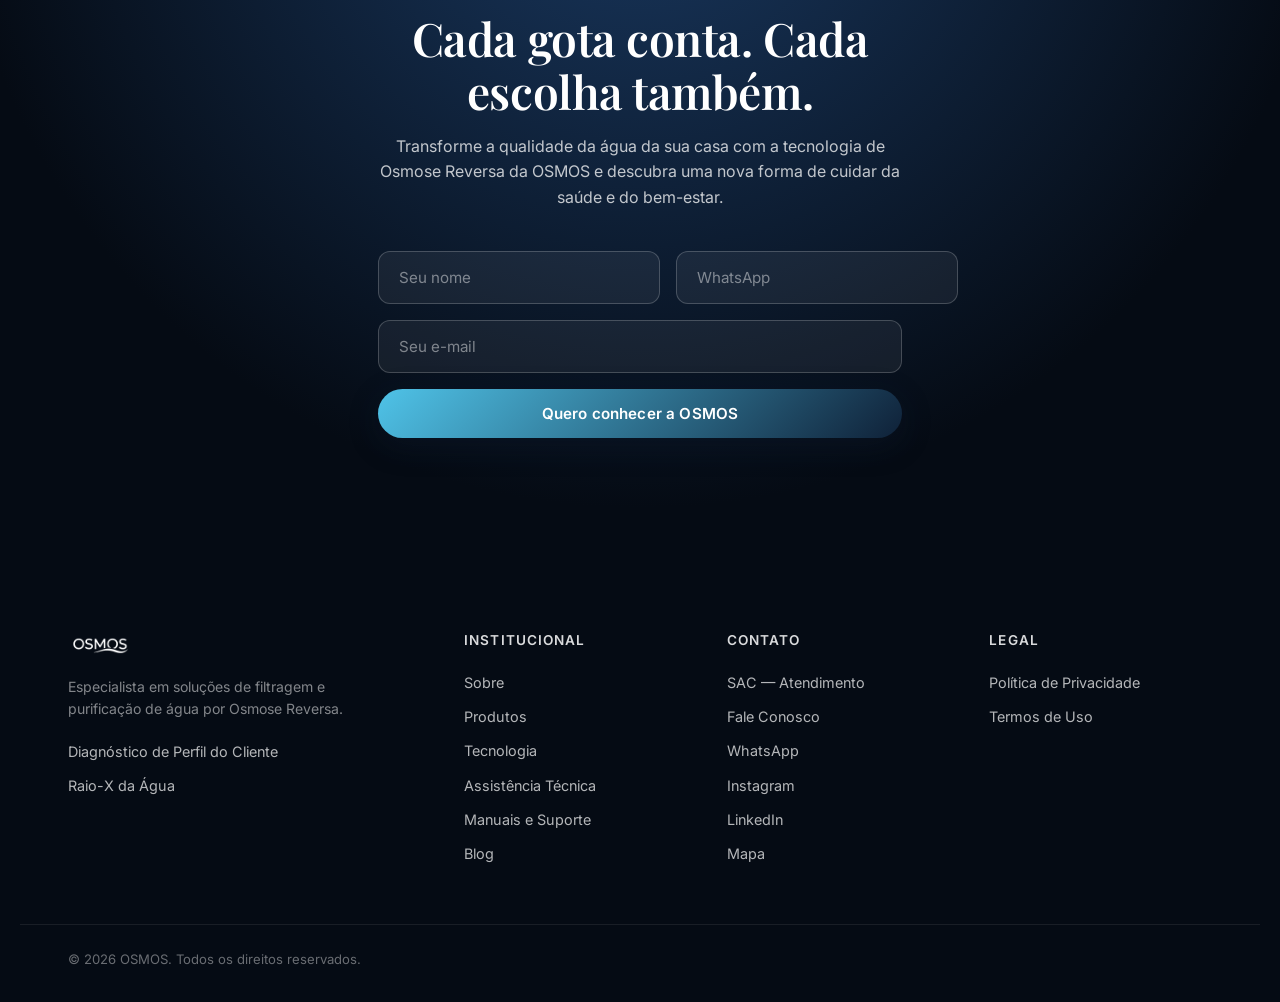
==== commit 2a5ec0bc: "Refina selo Tecnologia Alemã para versão ultra-minimalista Bandeira menor (16px) + rótulo miúdo "Tec" ====
--- a/index.html
+++ b/index.html
@@ -285,10 +285,7 @@
               <rect width="20" height="4" y="8" fill="#FFCE00"/>
             </svg>
           </span>
-          <span class="de-tech-copy">
-            <span class="de-tech-title">Tecnologia Alemã</span>
-            <span class="de-tech-tagline">Engenharia, precisão e inovação em cada detalhe.</span>
-          </span>
+          <span class="de-tech-label">Tecnologia alemã</span>
         </div>
 
         <a href="#contato" class="btn btn-outline btn-outline-dark">Solicite uma Consultoria</a>
--- a/css/styles.css
+++ b/css/styles.css
@@ -373,46 +373,32 @@
 .btn-outline-dark { border: 1.5px solid rgba(15,33,56,0.25); color: var(--navy-950); }
 .btn-outline-dark:hover { background: rgba(15,33,56,0.06); transform: translateY(-2px); }
 
-/* ---- Selo Tecnologia Alemã (origem da tecnologia) ---- */
+/* ---- Selo Tecnologia Alemã (origem da tecnologia) — ultra-minimalista ---- */
 .de-tech-seal {
   display: inline-flex;
   align-items: center;
-  gap: 0.9rem;
+  gap: 0.55rem;
   margin: 0.4rem 0 1.9rem;
 }
 .de-tech-flag {
   flex: none;
-  width: 30px;
+  width: 16px;
   aspect-ratio: 5 / 3;
-  border-radius: 3px;
+  border-radius: 2px;
   overflow: hidden;
-  box-shadow: 0 1px 3px rgba(5,11,20,0.22);
+  box-shadow: 0 1px 2px rgba(5,11,20,0.18);
 }
 .de-tech-flag svg { display: block; width: 100%; height: 100%; }
-.de-tech-copy {
-  padding-left: 0.9rem;
-  border-left: 1px solid rgba(15,33,56,0.16);
-}
-.de-tech-title {
-  display: block;
+.de-tech-label {
   font-family: var(--font-body);
-  font-size: 0.74rem;
+  font-size: 0.7rem;
   font-weight: 600;
-  letter-spacing: 0.16em;
+  letter-spacing: 0.17em;
   text-transform: uppercase;
-  color: var(--navy-950);
-}
-.de-tech-tagline {
-  display: block;
-  font-size: 0.82rem;
-  line-height: 1.35;
-  color: var(--ink-soft);
-  margin-top: 0.2rem;
+  color: #3b4858;
 }
 /* Portabilidade: se o selo for movido para uma seção escura */
-.section-dark .de-tech-title { color: var(--white); }
-.section-dark .de-tech-tagline { color: rgba(255,255,255,0.7); }
-.section-dark .de-tech-copy { border-left-color: rgba(255,255,255,0.22); }
+.section-dark .de-tech-label { color: rgba(255,255,255,0.78); }
 
 /* ============ Tech / Membrane ============ */
 .tech-layout { display: grid; grid-template-columns: 1fr 1fr; gap: 4rem; align-items: center; }
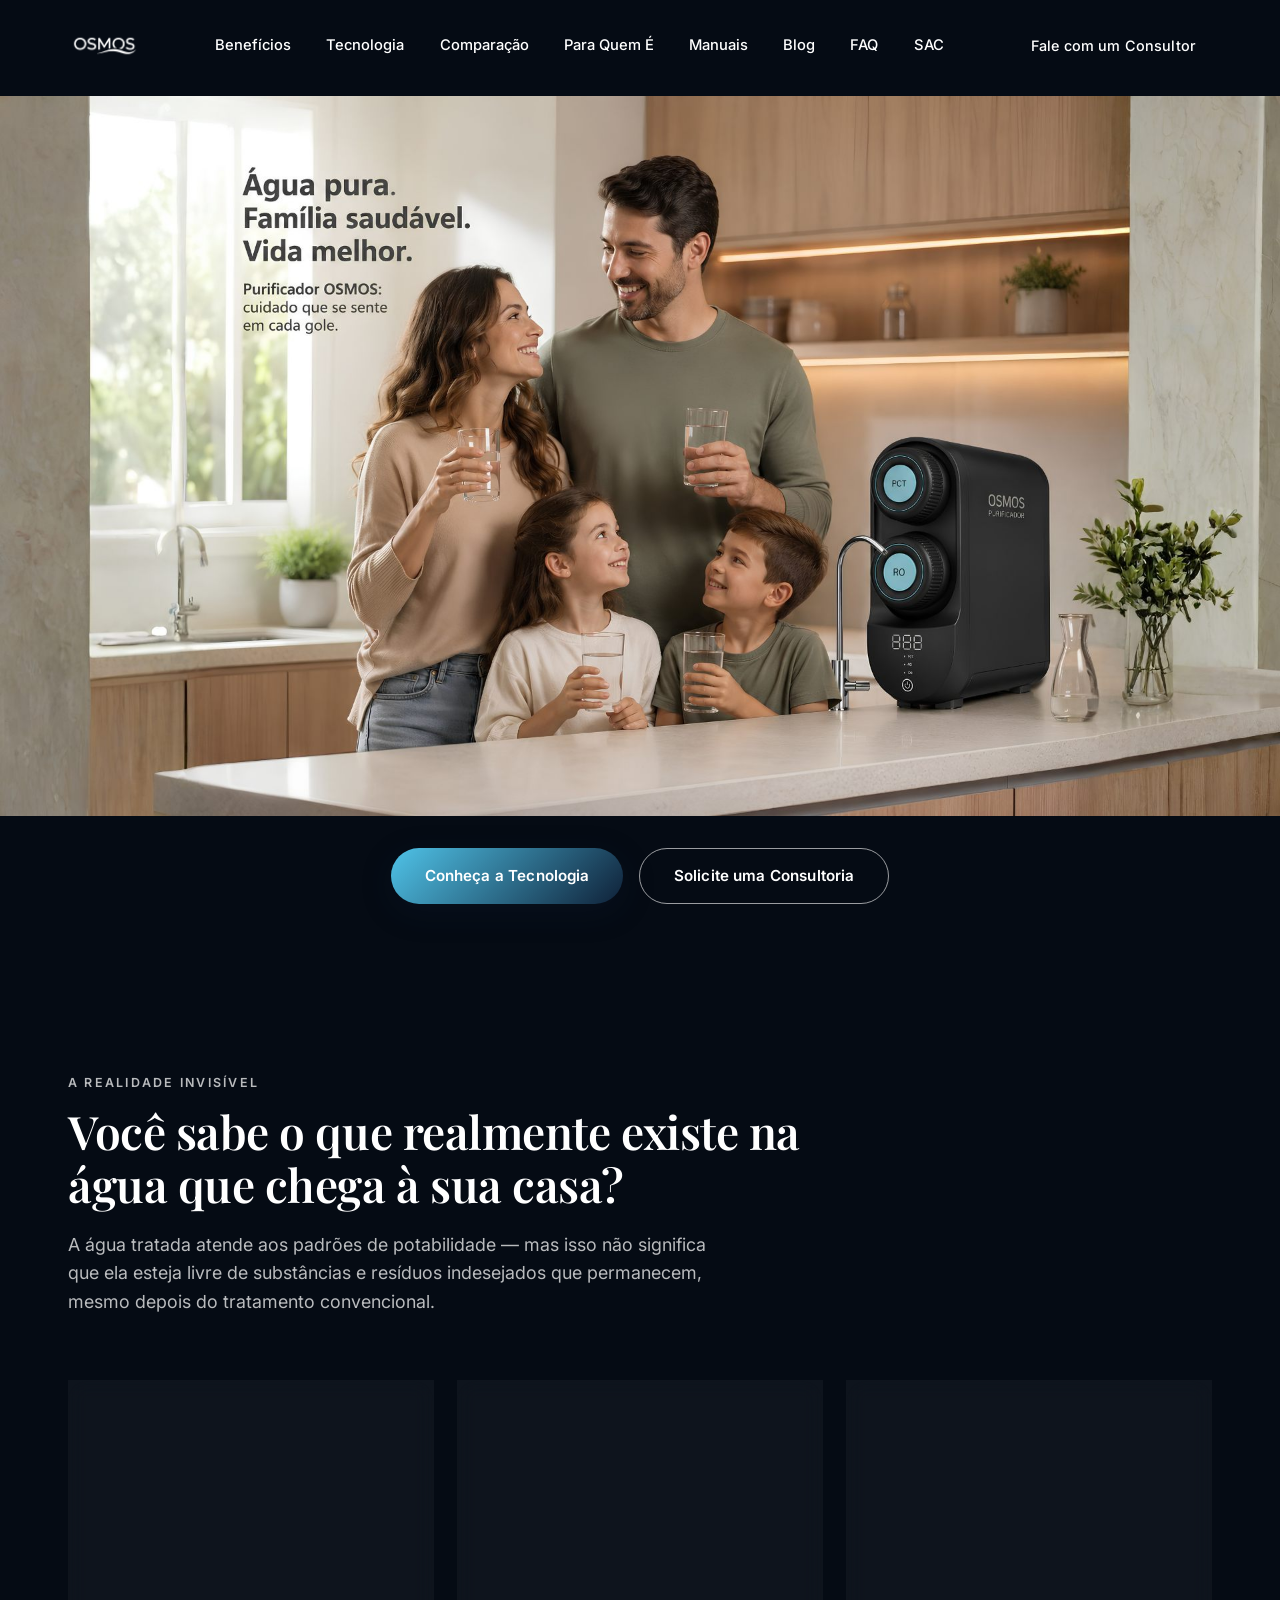
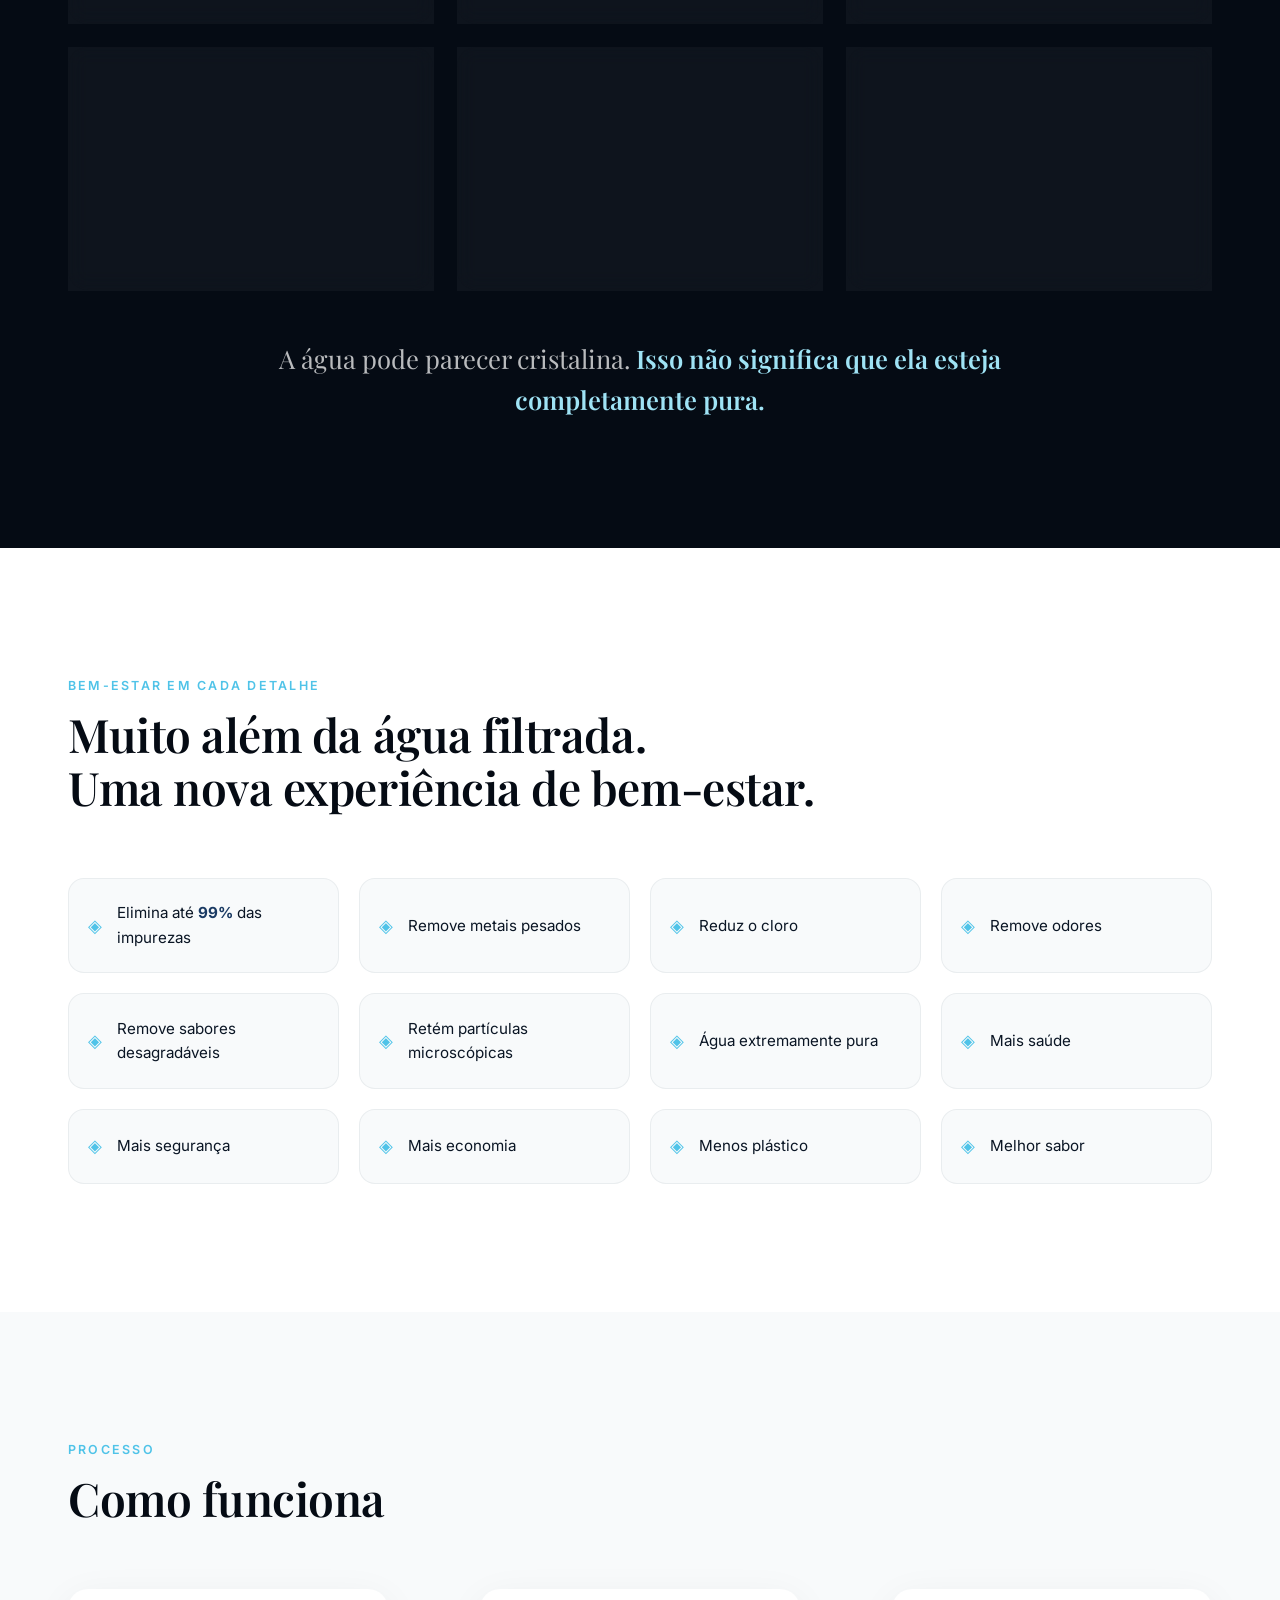
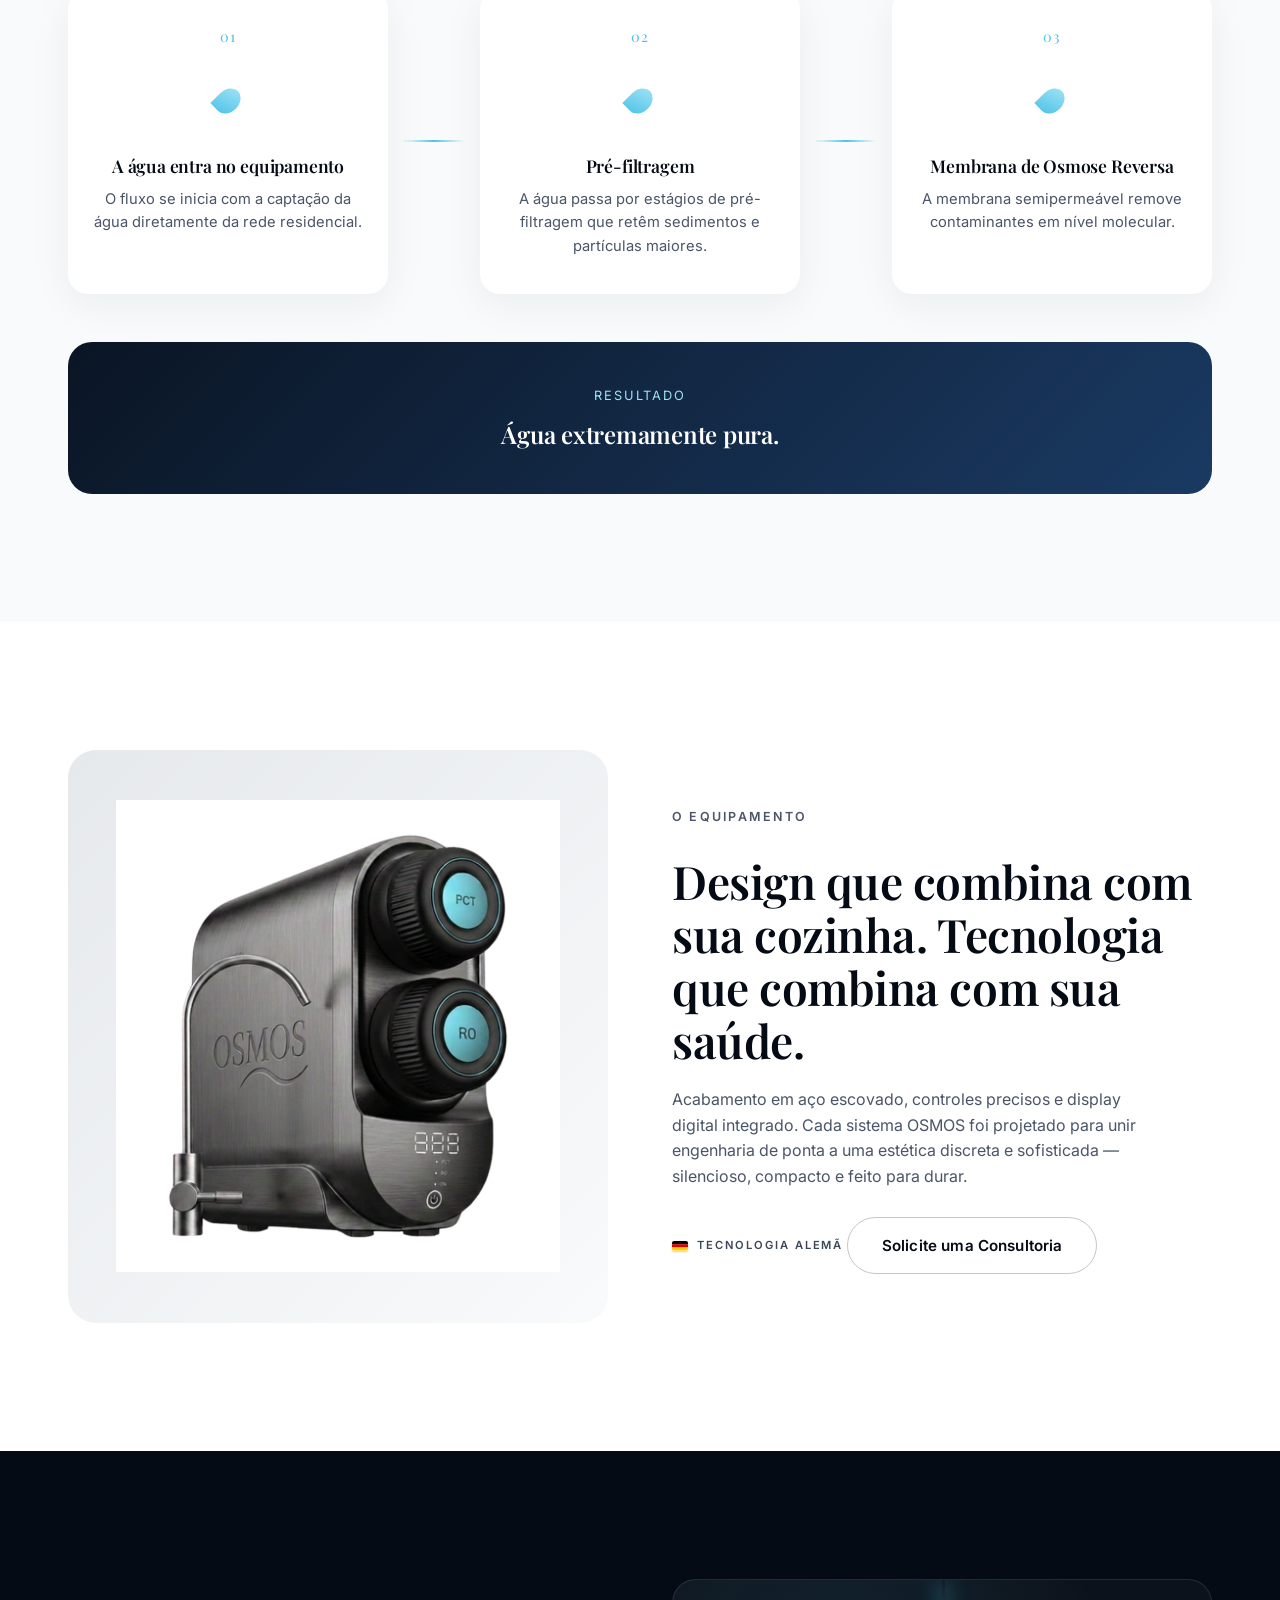
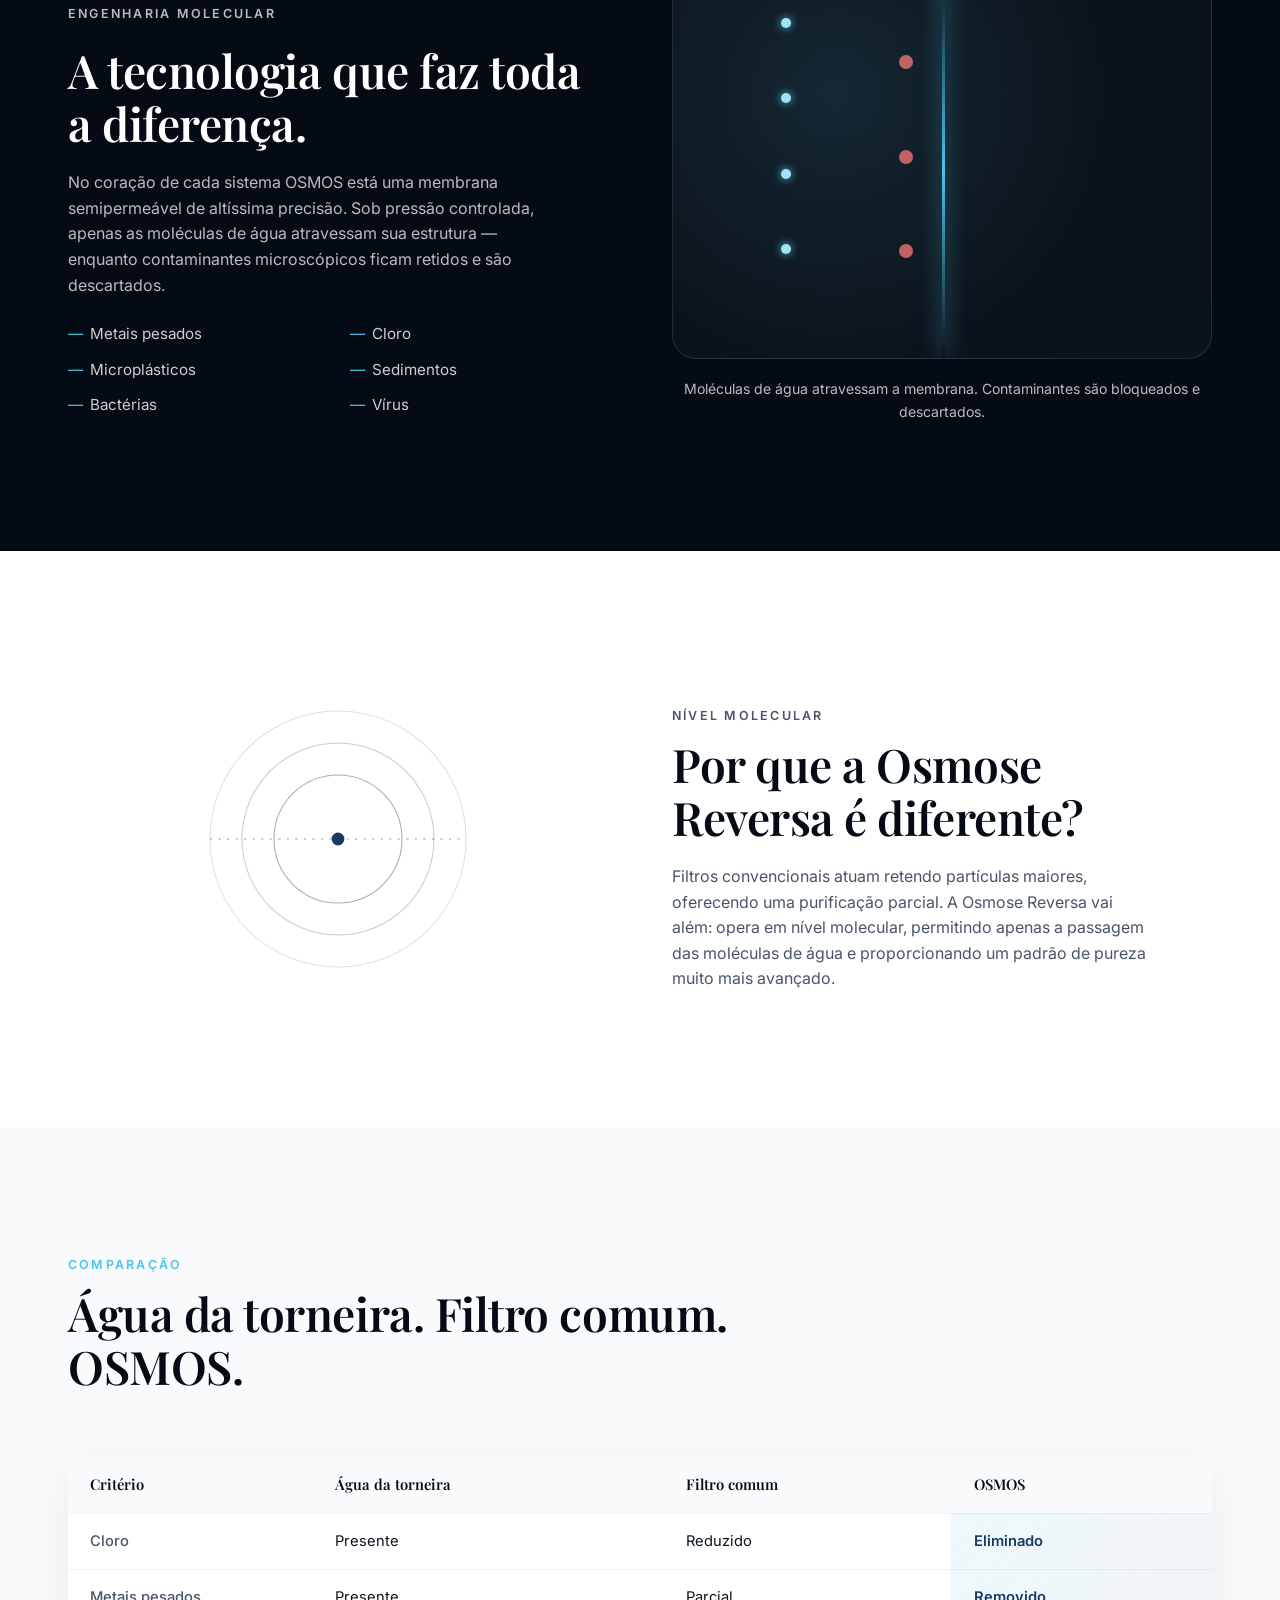
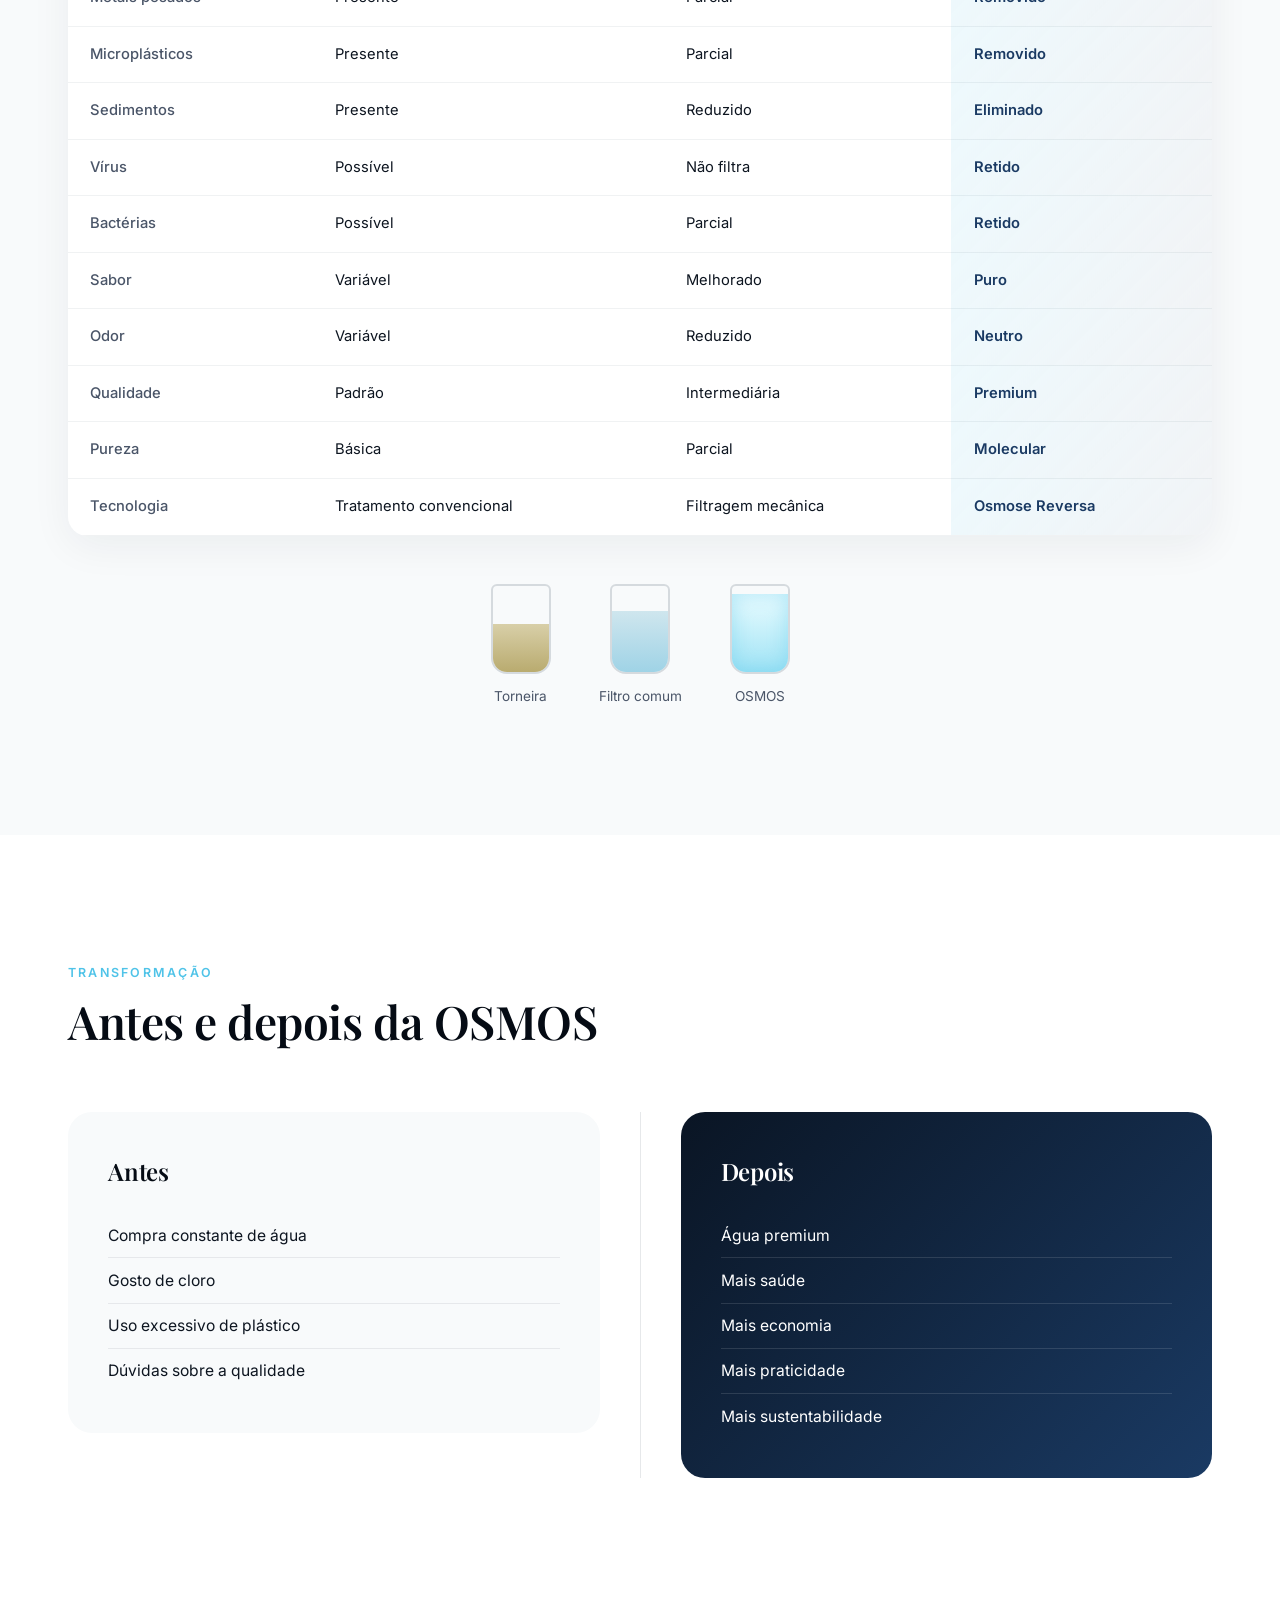
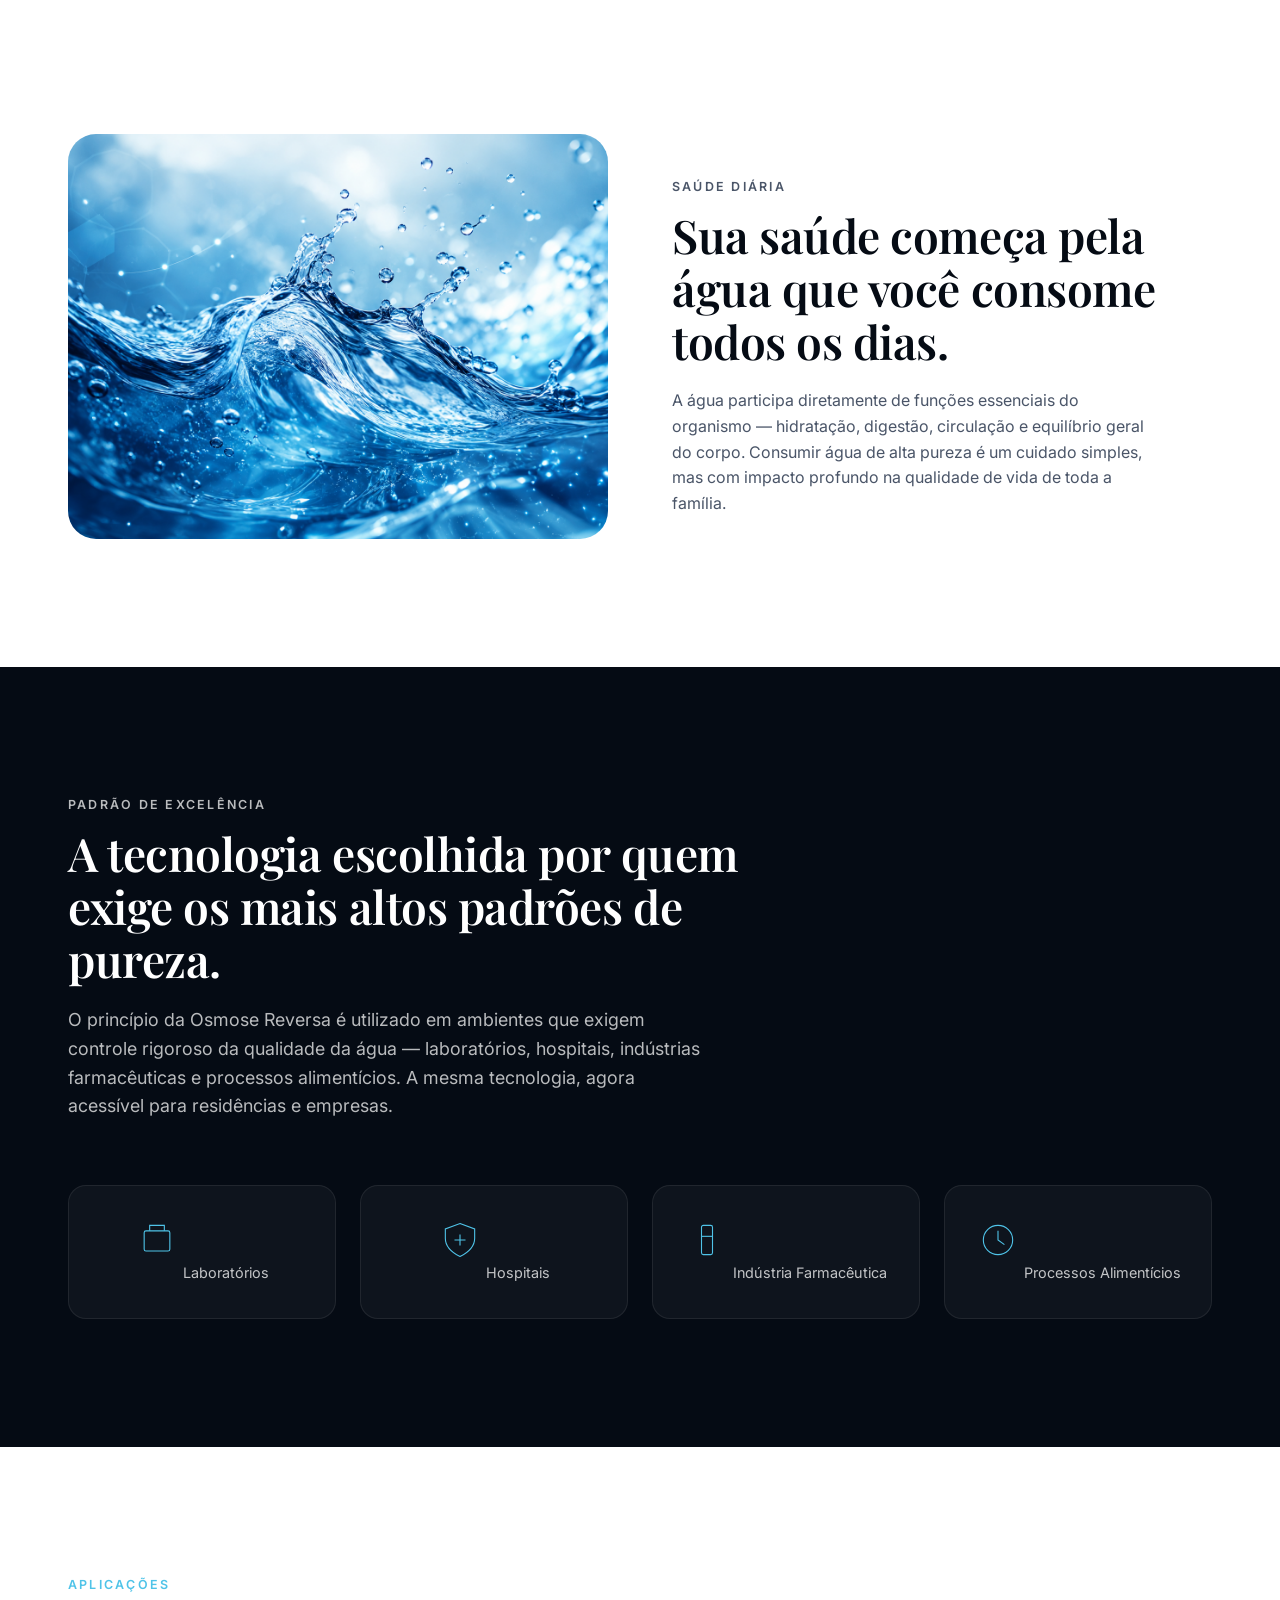
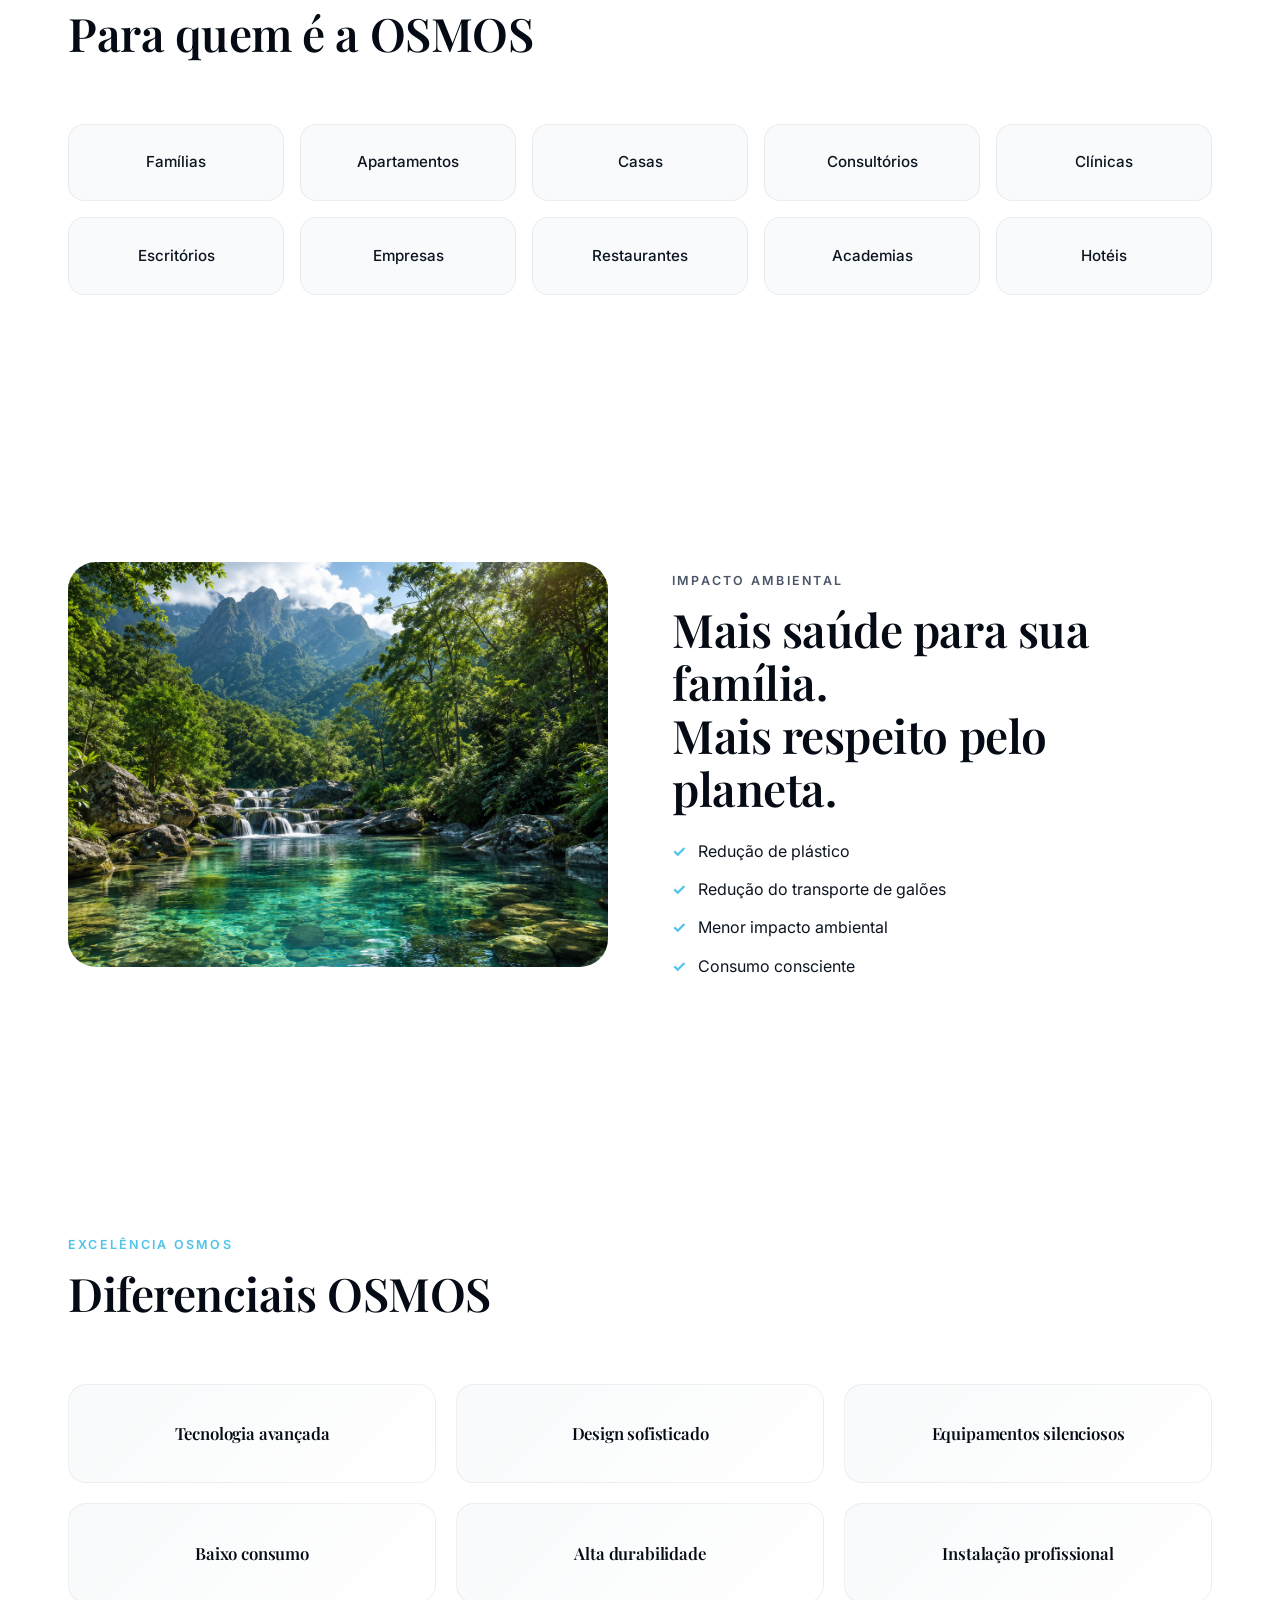
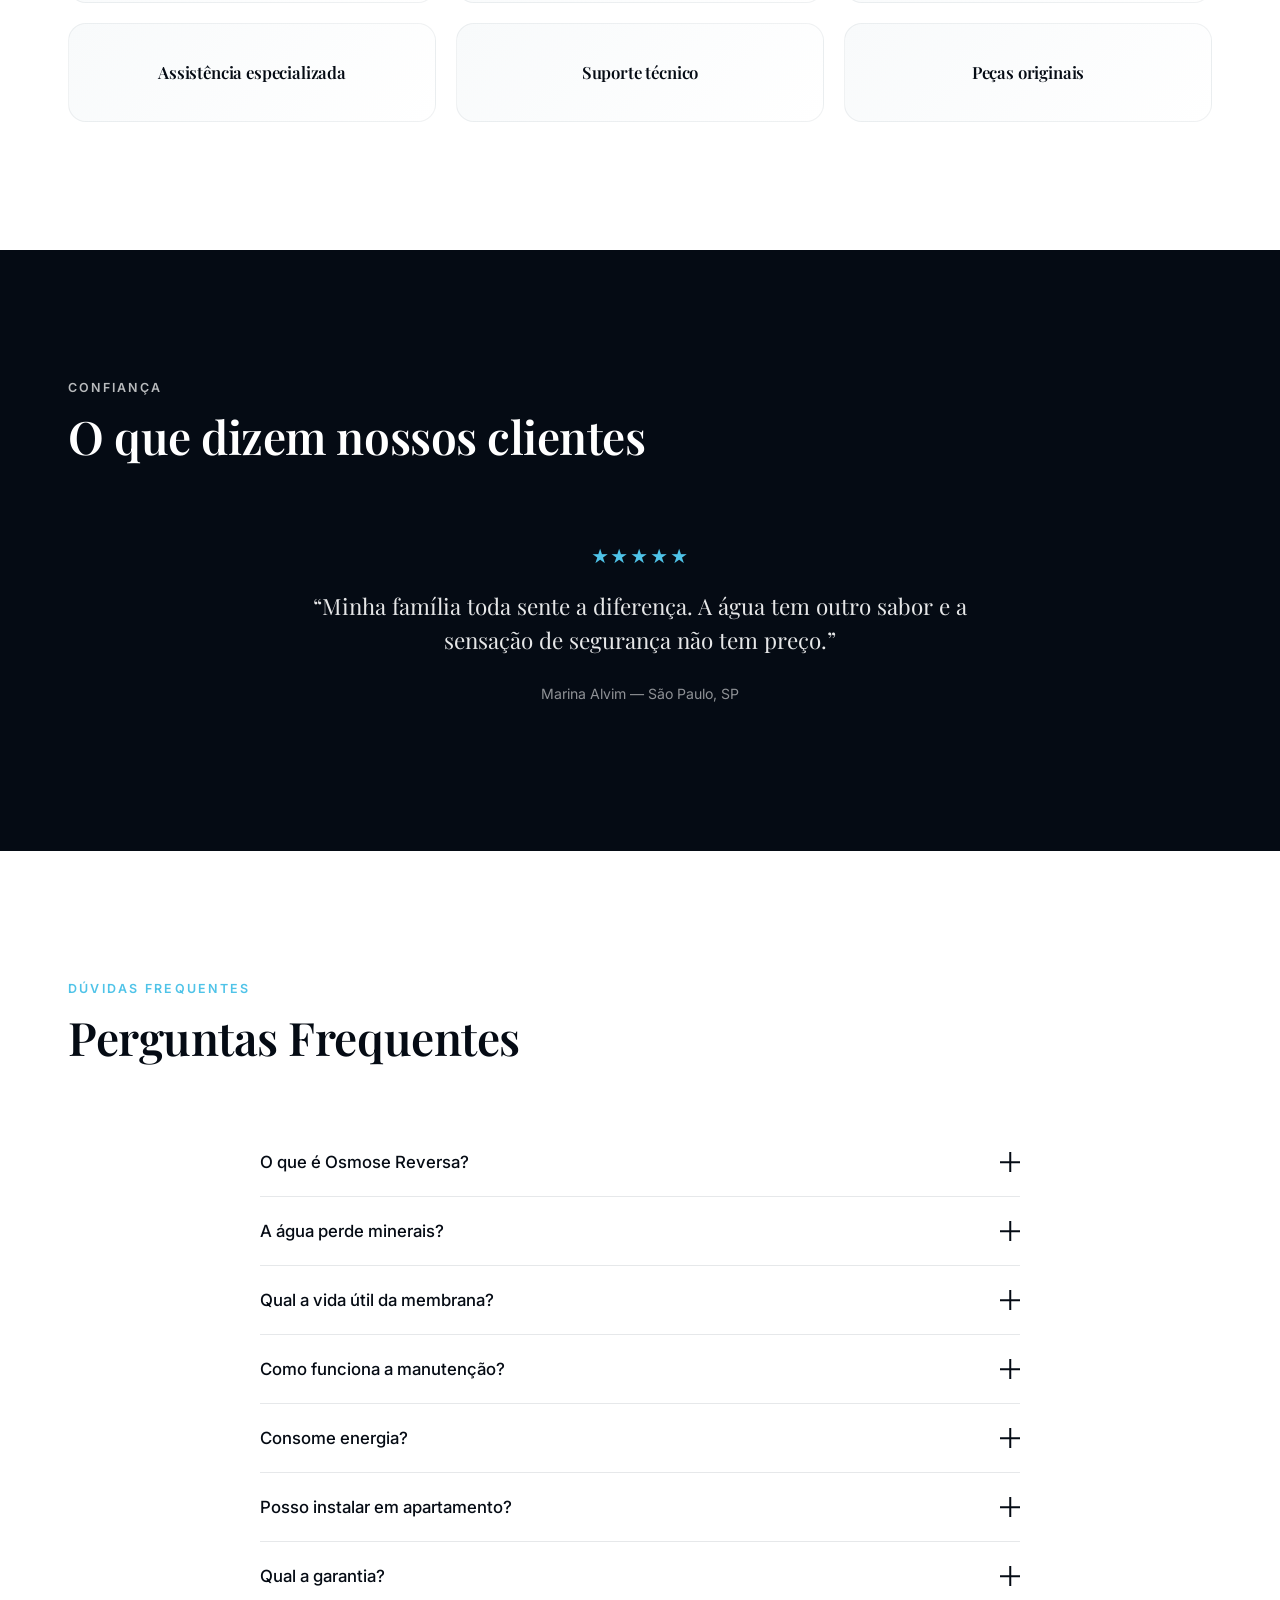
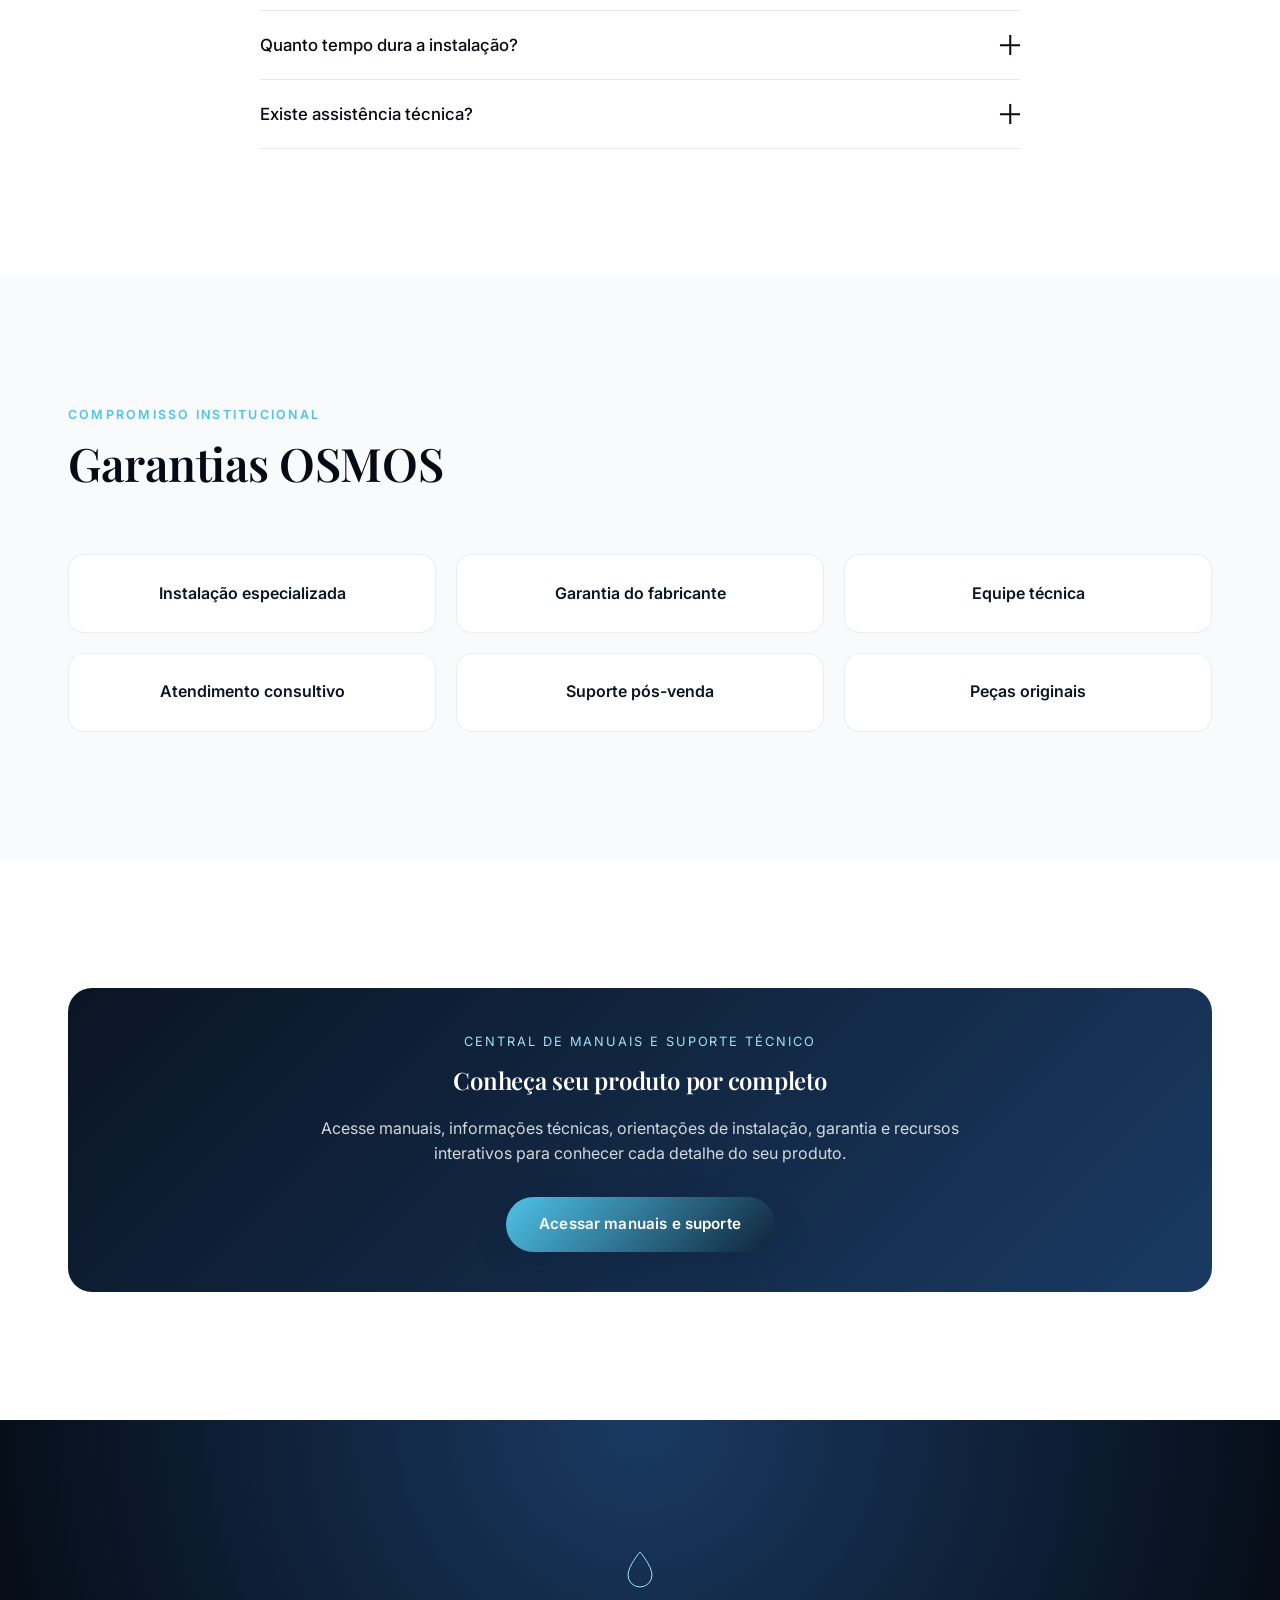
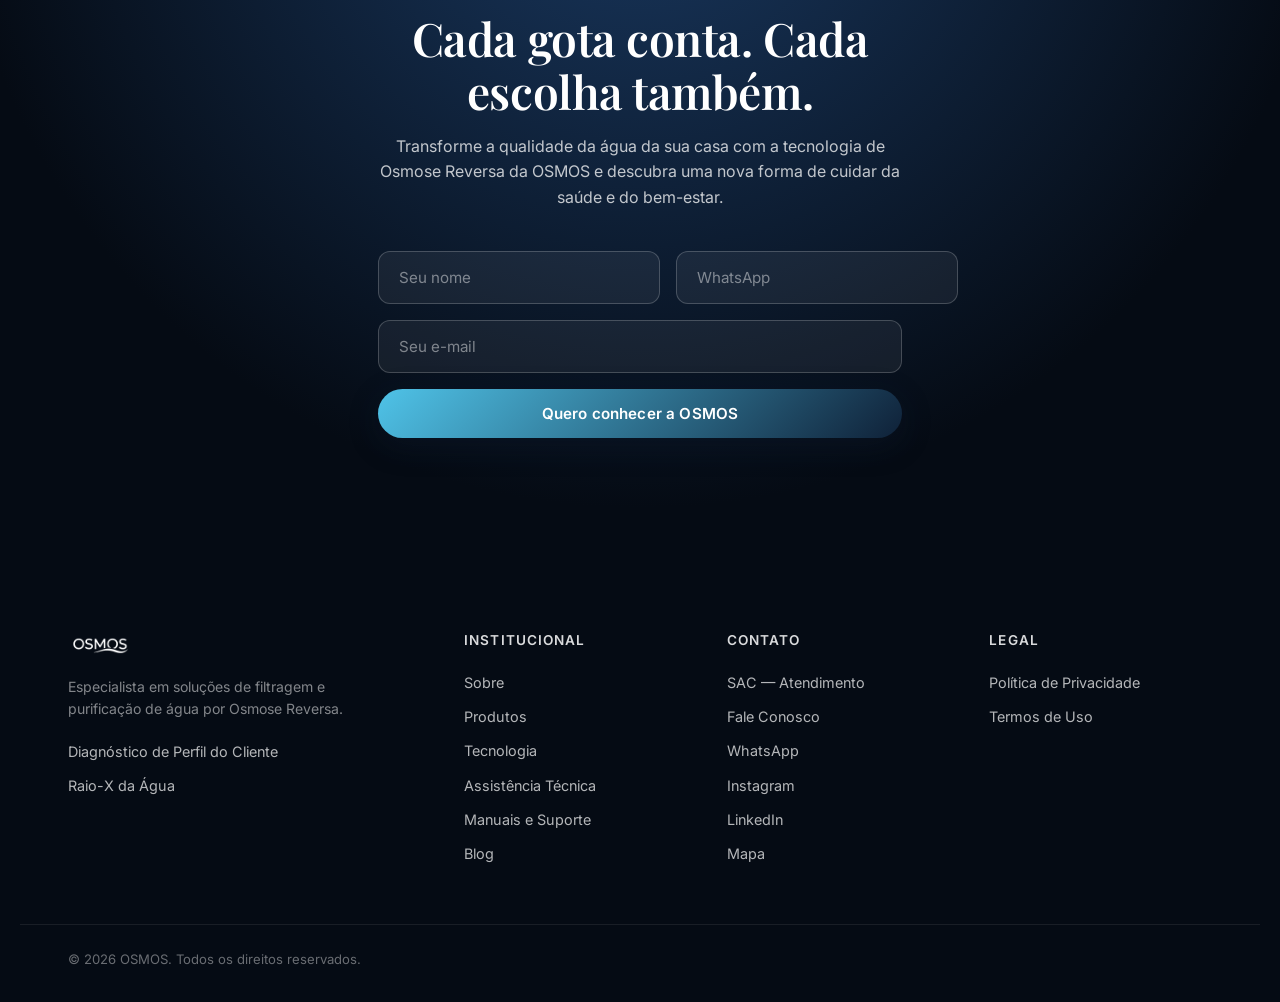
==== commit a2d1ba1b: "docs: prepara paginas legais provisórias" ====
--- a/index.html
+++ b/index.html
@@ -14,22 +14,22 @@
 <meta property="og:site_name" content="OSMOS">
 <meta property="og:title" content="OSMOS | Osmose Reversa Premium para Água Pura">
 <meta property="og:description" content="Descubra como a tecnologia de Osmose Reversa transforma a água da sua casa em saúde, bem-estar e segurança.">
-<meta property="og:image" content="assets/img/osmos-produto-logo.png">
+<meta property="og:image" content="assets/img/marca/osmos-produto-logo.png">
 <meta property="og:url" content="https://osmoslife.com.br/">
 <meta property="og:locale" content="pt_BR">
 
 <meta name="twitter:card" content="summary_large_image">
 <meta name="twitter:title" content="OSMOS | Osmose Reversa Premium para Água Pura">
 <meta name="twitter:description" content="Água pura. Saúde verdadeira. Segurança em cada gota.">
-<meta name="twitter:image" content="assets/img/osmos-produto-logo.png">
-
-<link rel="icon" href="assets/img/osmos-logo.png">
+<meta name="twitter:image" content="assets/img/marca/osmos-produto-logo.png">
+
+<link rel="icon" href="assets/img/marca/osmos-logo.png">
 <link rel="preconnect" href="https://fonts.googleapis.com">
 <link rel="preconnect" href="https://fonts.gstatic.com" crossorigin>
 <link href="https://fonts.googleapis.com/css2?family=Playfair+Display:wght@400;500;600;700&family=Inter:wght@300;400;500;600;700&display=swap" rel="stylesheet">
 <link rel="stylesheet" href="css/styles.css">
-<link rel="preload" as="image" href="assets/img/hero-familia-mobile.jpg" type="image/jpeg" media="(max-width: 768px)" fetchpriority="high">
-<link rel="preload" as="image" href="assets/img/hero-familia.jpg" type="image/jpeg" media="(min-width: 769px)" fetchpriority="high">
+<link rel="preload" as="image" href="assets/img/site/hero-familia-mobile.jpg" type="image/jpeg" media="(max-width: 768px)" fetchpriority="high">
+<link rel="preload" as="image" href="assets/img/site/hero-familia.jpg" type="image/jpeg" media="(min-width: 769px)" fetchpriority="high">
 
 <script type="application/ld+json">
 {
@@ -37,7 +37,7 @@
   "@type": "Organization",
   "name": "OSMOS",
   "url": "https://osmoslife.com.br/",
-  "logo": "assets/img/osmos-produto-logo.png",
+  "logo": "assets/img/marca/osmos-produto-logo.png",
   "description": "Especialista em soluções de filtragem e purificação de água por Osmose Reversa.",
   "sameAs": [
     "https://www.instagram.com/osmos",
@@ -52,7 +52,7 @@
   "name": "Sistema de Purificação OSMOS",
   "brand": { "@type": "Brand", "name": "OSMOS" },
   "description": "Sistema premium de Osmose Reversa que elimina até 99% das impurezas da água, incluindo cloro, metais pesados, sedimentos e microplásticos.",
-  "image": "assets/img/osmos-produto-logo.png",
+  "image": "assets/img/marca/osmos-produto-logo.png",
   "category": "Purificador de Água"
 }
 </script>
@@ -65,7 +65,7 @@
 <header class="site-header" id="site-header">
   <div class="container header-inner">
     <a href="#main" class="logo" aria-label="OSMOS - Página inicial">
-      <img src="assets/img/osmos-logo.png" alt="OSMOS" class="logo-img" width="624" height="280">
+      <img src="assets/img/marca/osmos-logo.png" alt="OSMOS" class="logo-img" width="624" height="280">
     </a>
 
     <nav class="main-nav" aria-label="Navegação principal">
@@ -110,11 +110,11 @@
   <section class="hero" id="hero">
     <div class="hero-media" aria-hidden="true">
       <picture>
-        <source media="(max-width: 768px)" srcset="assets/img/hero-familia-mobile.jpg" type="image/jpeg">
+        <source media="(max-width: 768px)" srcset="assets/img/site/hero-familia-mobile.jpg" type="image/jpeg">
         <img
           id="heroPhoto"
           class="hero-photo"
-          src="assets/img/hero-familia.jpg"
+          src="assets/img/site/hero-familia.jpg"
           alt="Família sorrindo na cozinha, servindo água filtrada ao lado do purificador OSMOS. Texto na imagem: Água pura. Família saudável. Vida melhor. Purificador OSMOS: cuidado que se sente em cada gole."
           width="1920" height="1080"
           fetchpriority="high"
@@ -269,7 +269,7 @@
   <section class="section" id="produto">
     <div class="container product-layout">
       <div class="product-image">
-        <img src="assets/img/osmos-produto-equipamento.png" alt="Sistema de purificação OSMOS por Osmose Reversa" loading="lazy" class="product-crop" width="810" height="860">
+        <img src="assets/img/site/osmos-produto-equipamento.png" alt="Sistema de purificação OSMOS por Osmose Reversa" loading="lazy" class="product-crop" width="810" height="860">
       </div>
       <div class="product-text">
         <p class="eyebrow">O equipamento</p>
@@ -427,7 +427,7 @@
       <div class="health-image">
         <div class="image-frame">
           <img
-            src="assets/img/onda-de-agua.png"
+            src="assets/img/site/onda-de-agua.png"
             alt="Onda de água cristalina em movimento, simbolizando hidratação e qualidade de vida"
             width="1254" height="1254"
             loading="lazy"
@@ -511,7 +511,7 @@
       <div class="health-image">
         <div class="image-frame">
           <img
-            src="assets/img/meio-ambiente.png"
+            src="assets/img/site/meio-ambiente.png"
             alt="Paisagem natural preservada: rio de águas cristalinas cercado por floresta e montanhas ao fundo"
             width="1254" height="1254"
             loading="lazy"
@@ -667,7 +667,7 @@
 <footer class="site-footer">
   <div class="container footer-inner">
     <div class="footer-brand">
-      <img src="assets/img/osmos-logo.png" alt="OSMOS" class="logo-img footer-logo" width="624" height="280">
+      <img src="assets/img/marca/osmos-logo.png" alt="OSMOS" class="logo-img footer-logo" width="624" height="280">
       <p>Especialista em soluções de filtragem e purificação de água por Osmose Reversa.</p>
       <ul class="footer-col footer-brand-links">
         <li><a href="quiz.html">Diagnóstico de Perfil do Cliente</a></li>
@@ -702,8 +702,8 @@
     <div class="footer-col">
       <h4>Legal</h4>
       <ul>
-        <li><a href="#">Política de Privacidade</a></li>
-        <li><a href="#">Termos de Uso</a></li>
+        <li><a href="privacidade.html">Política de Privacidade</a></li>
+        <li><a href="termos.html">Termos de Uso</a></li>
       </ul>
     </div>
   </div>
